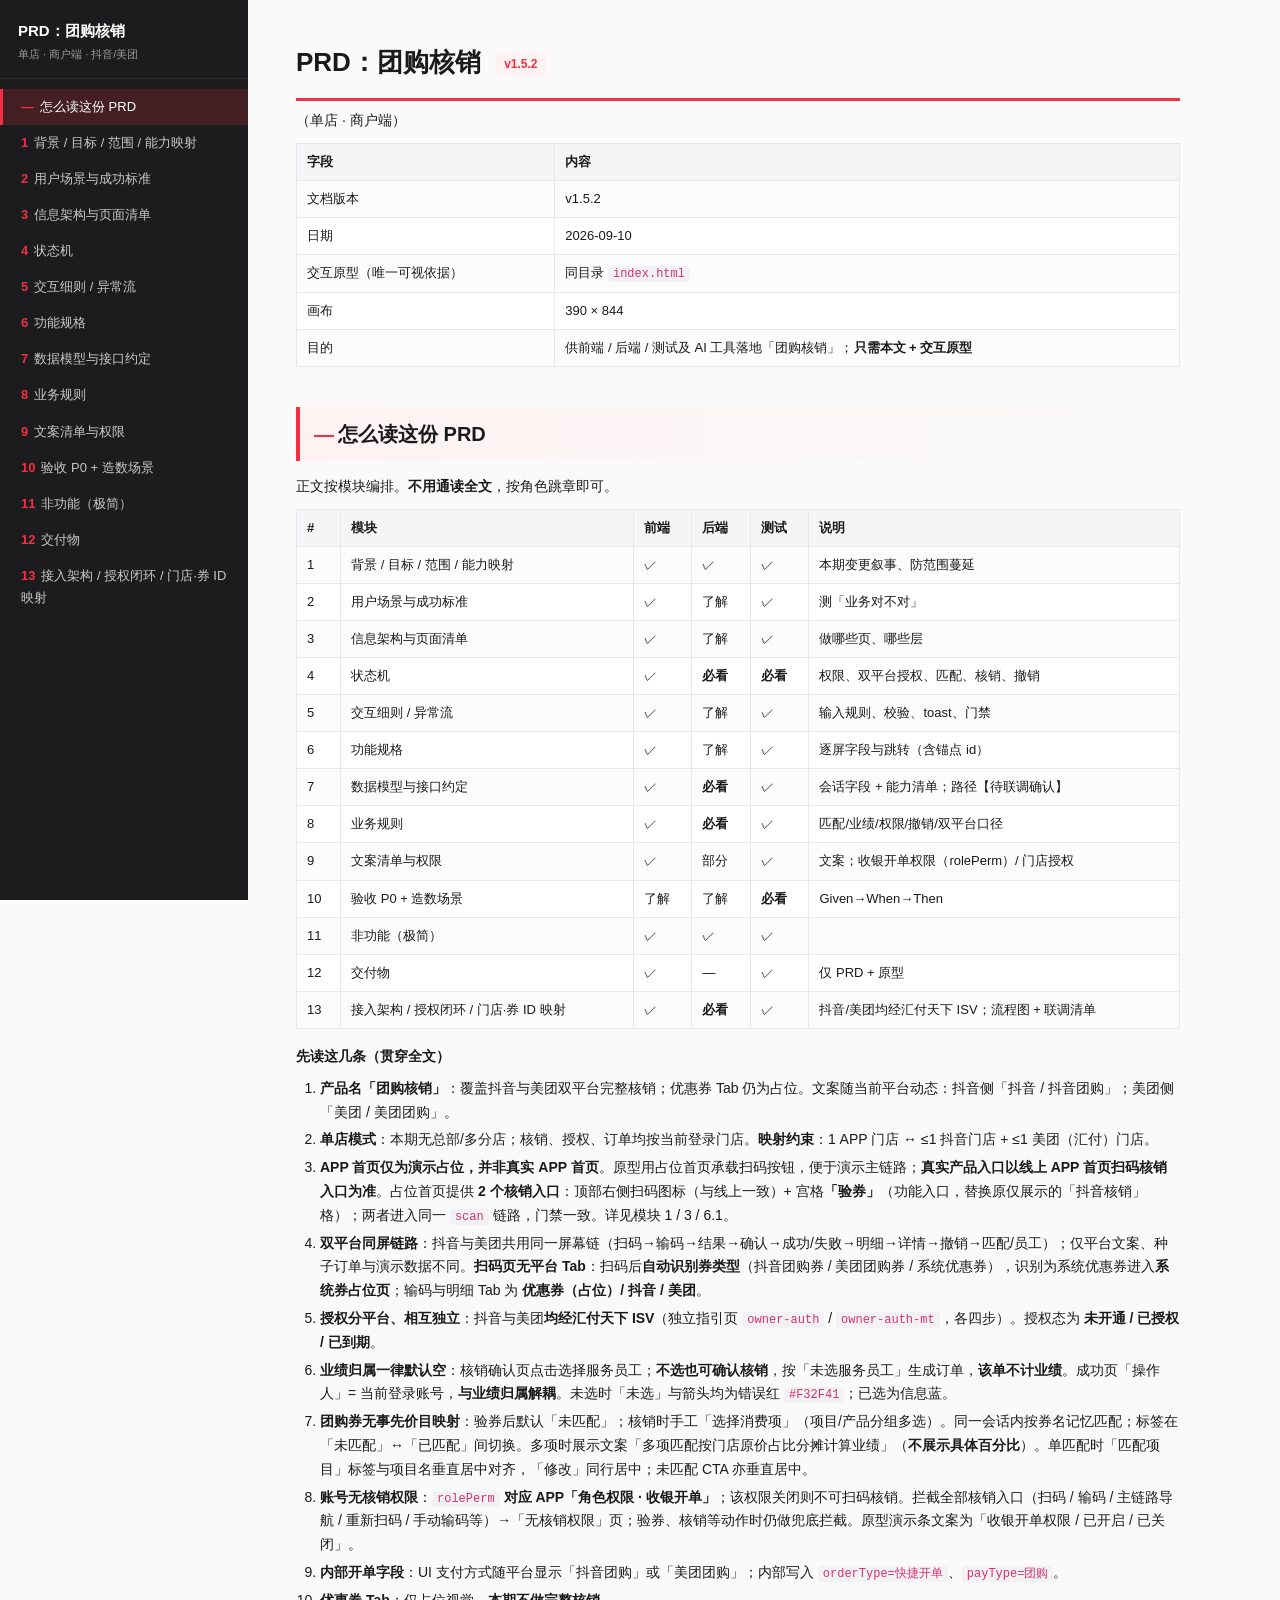
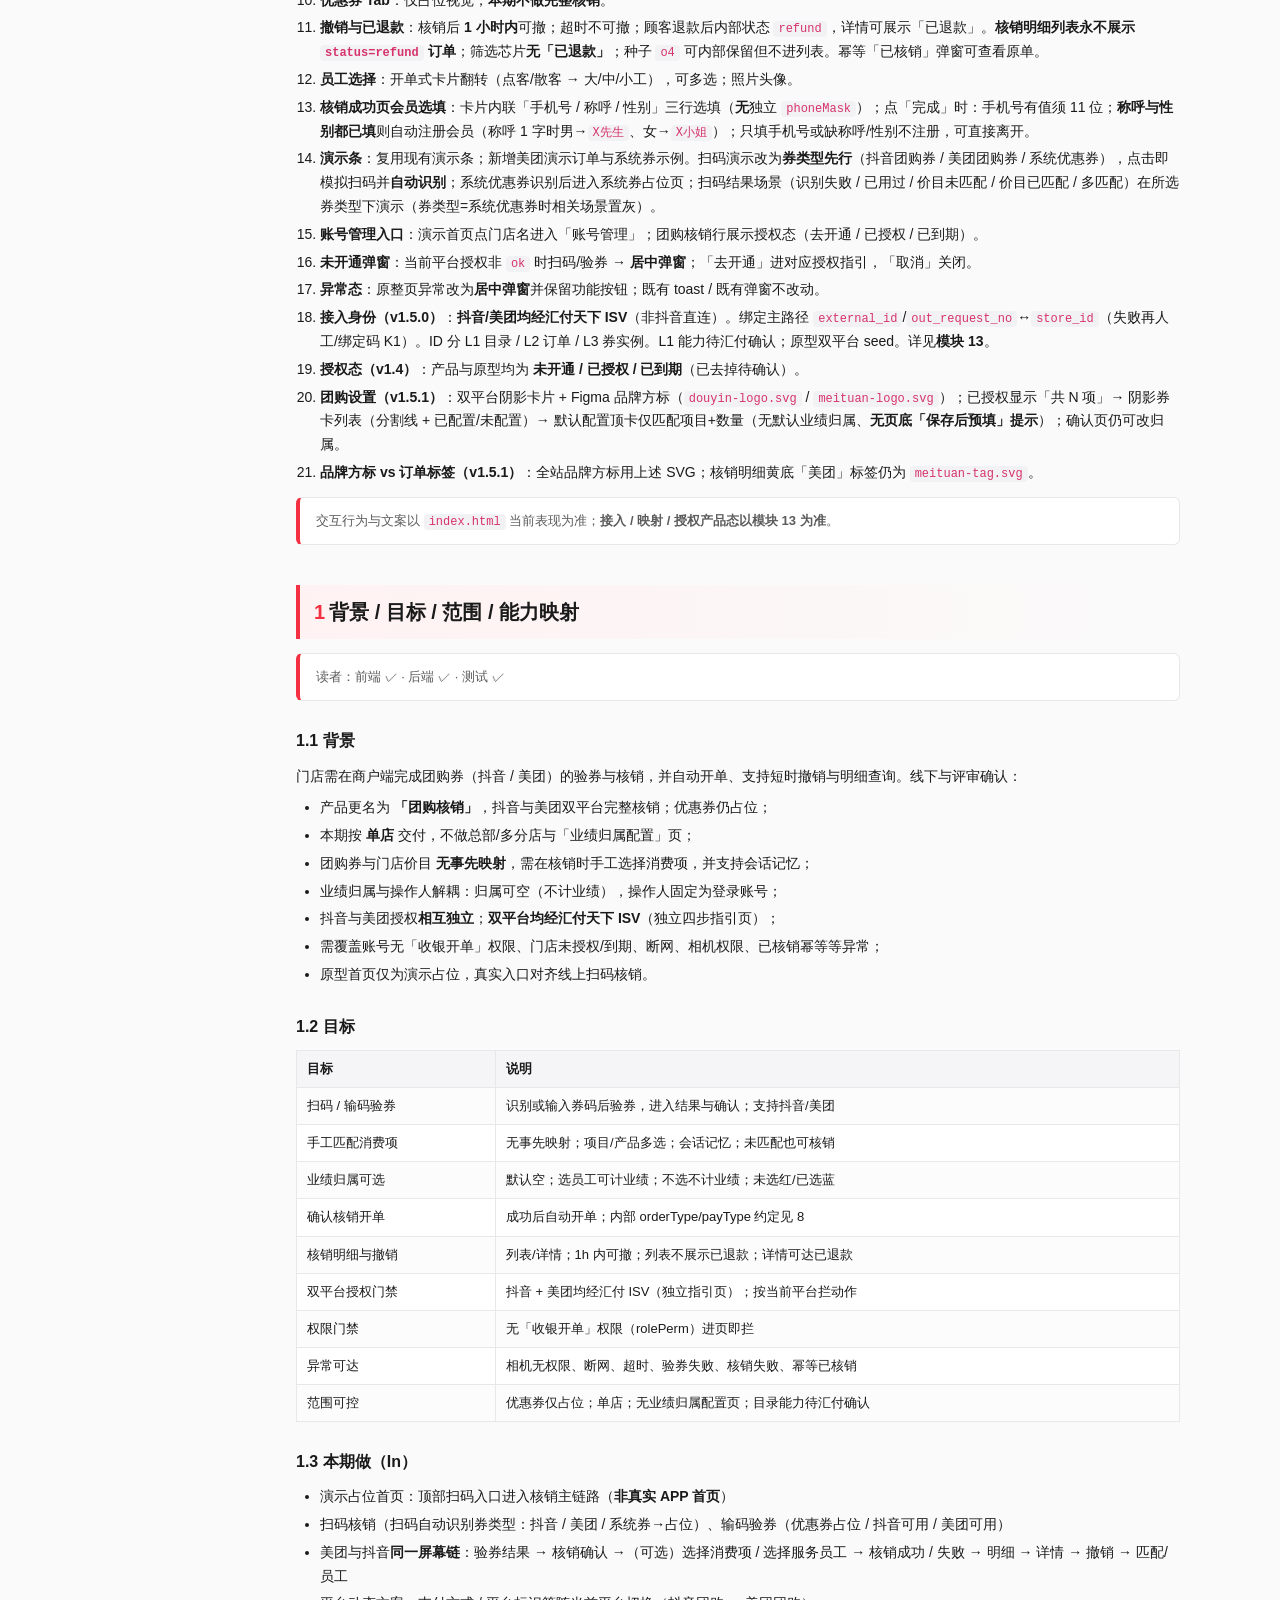
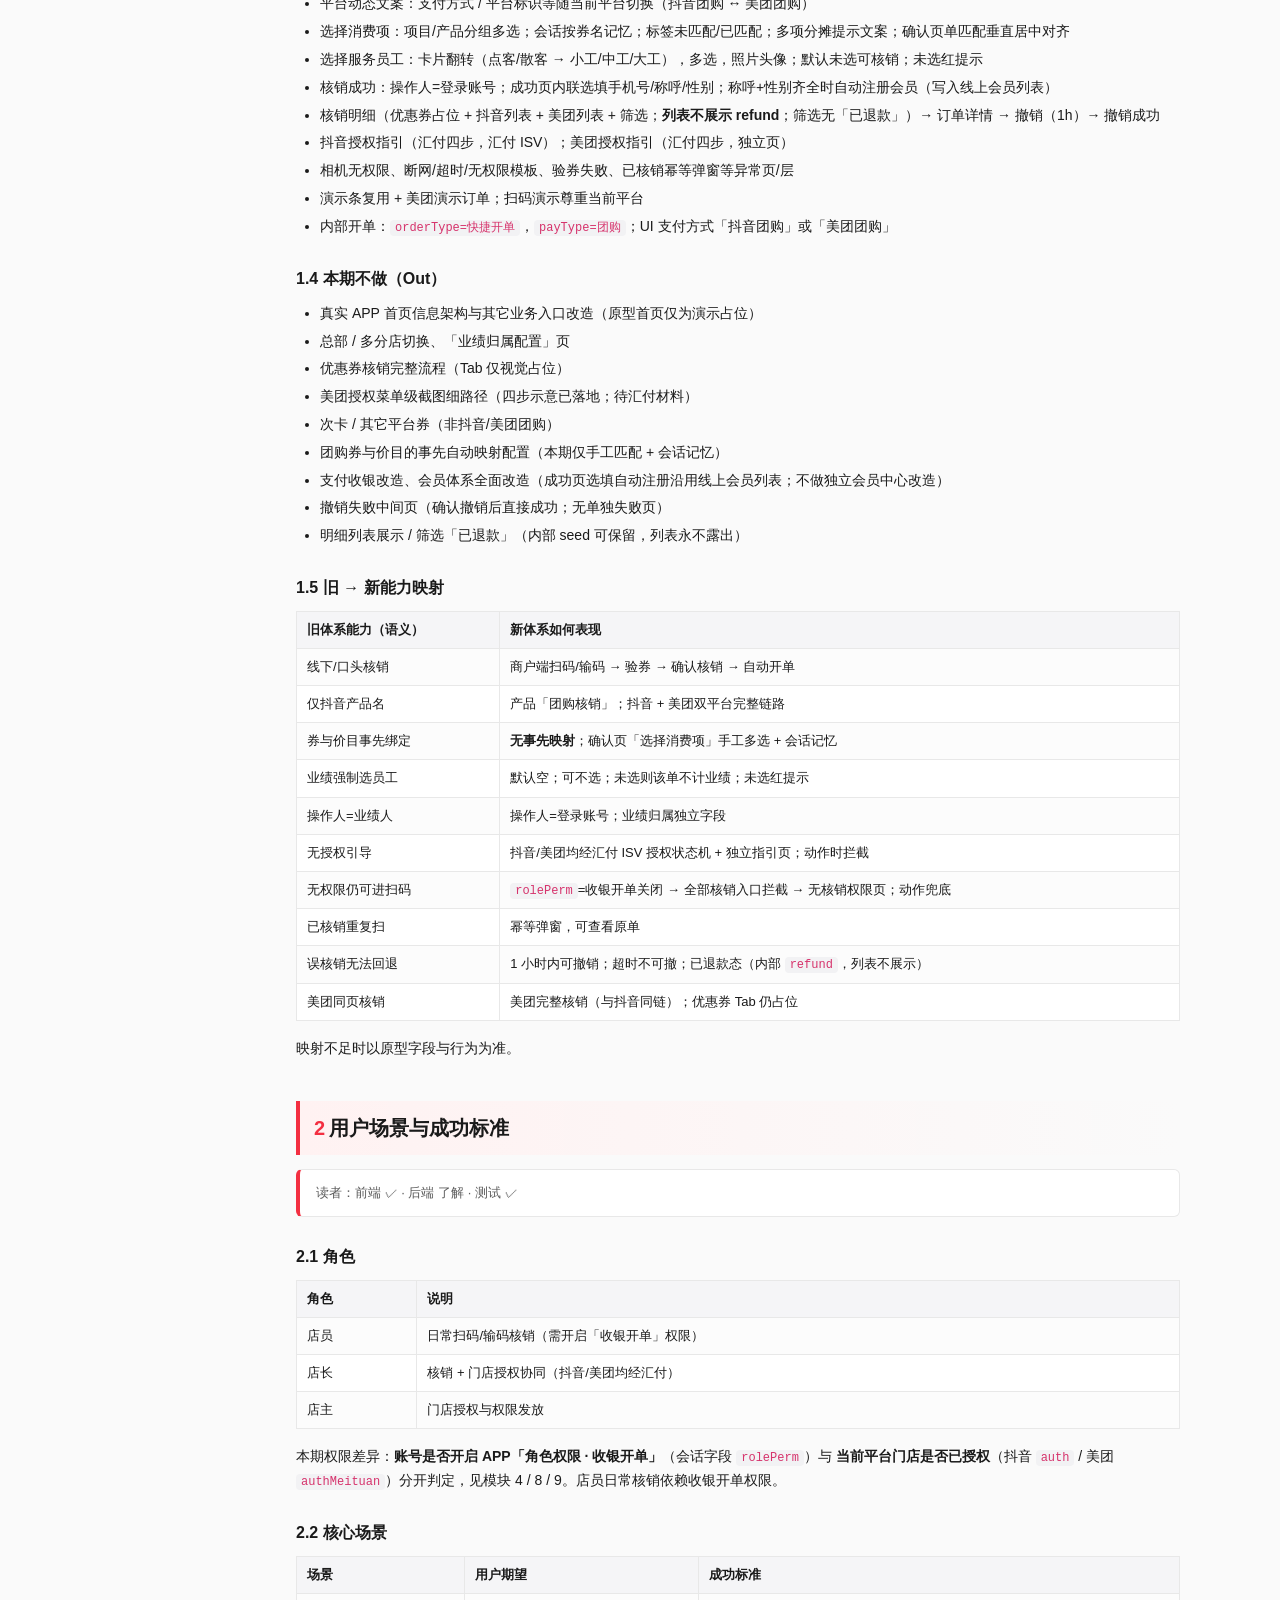
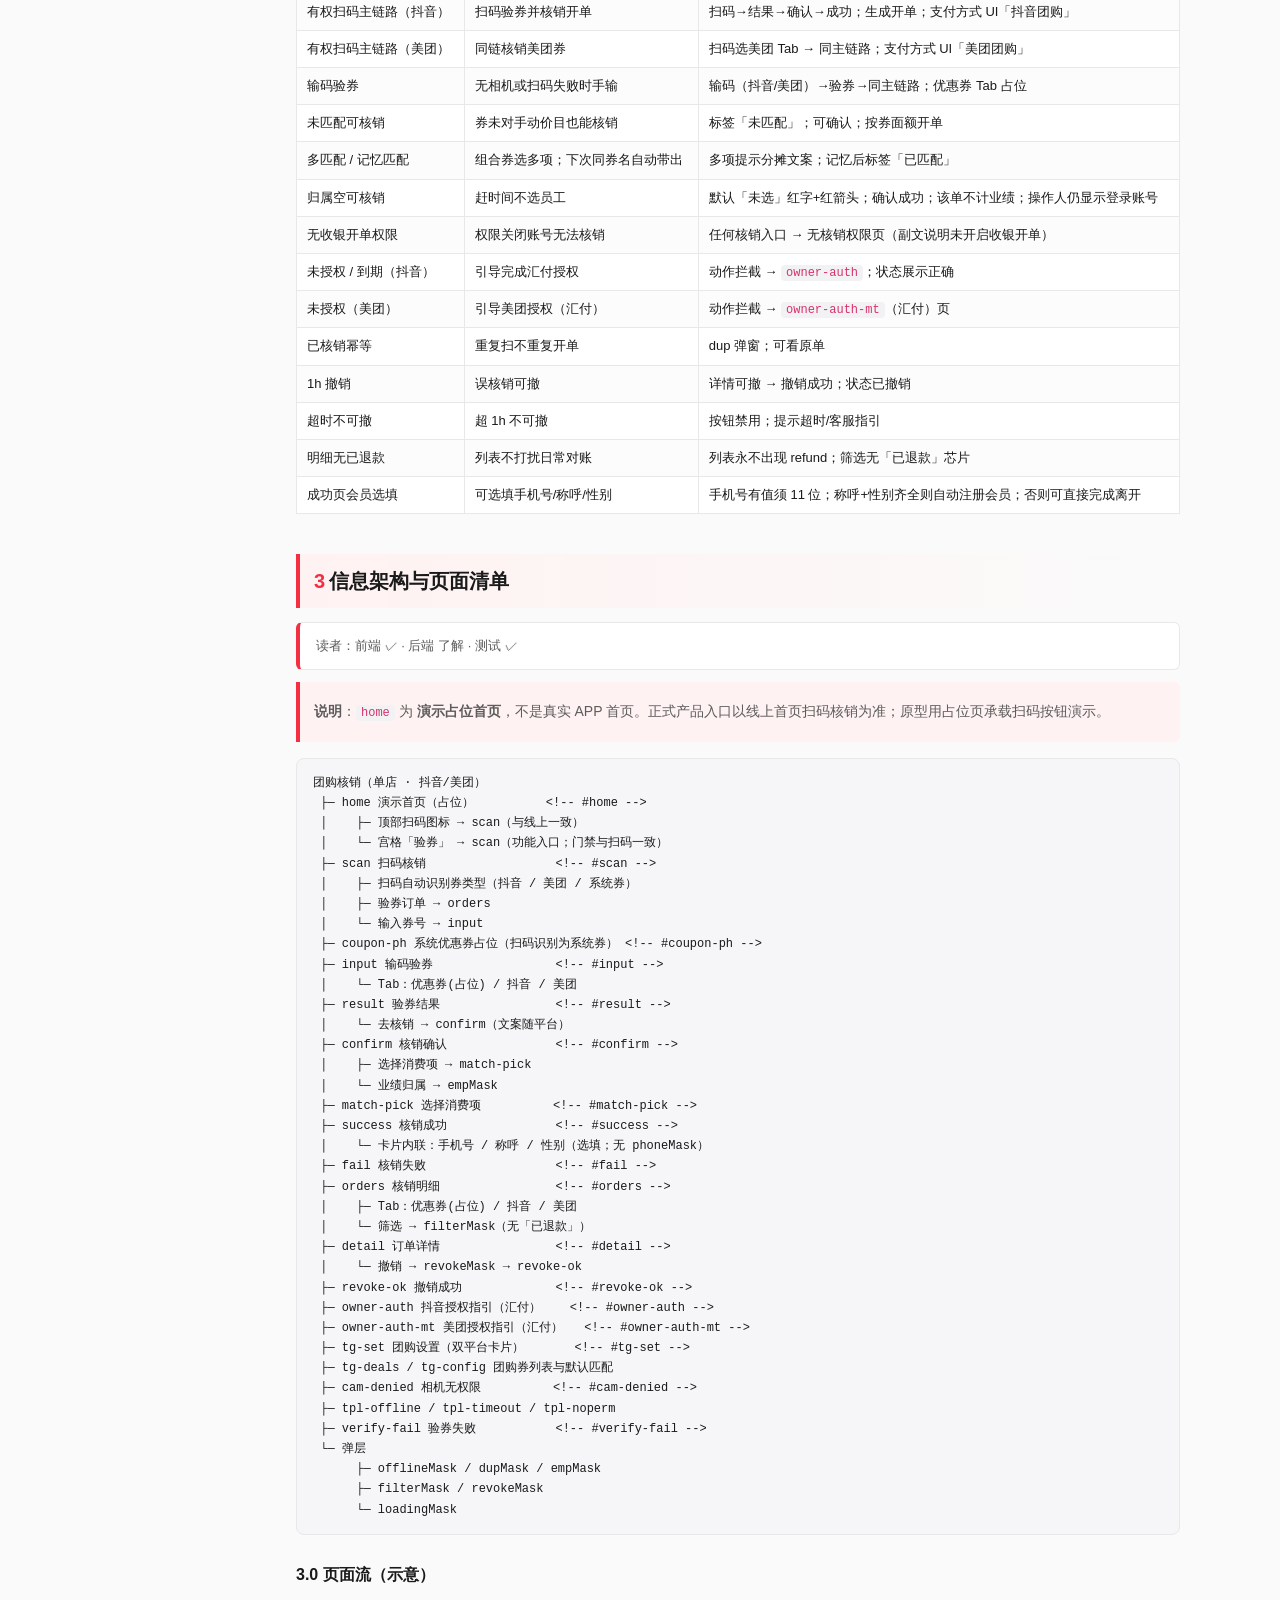
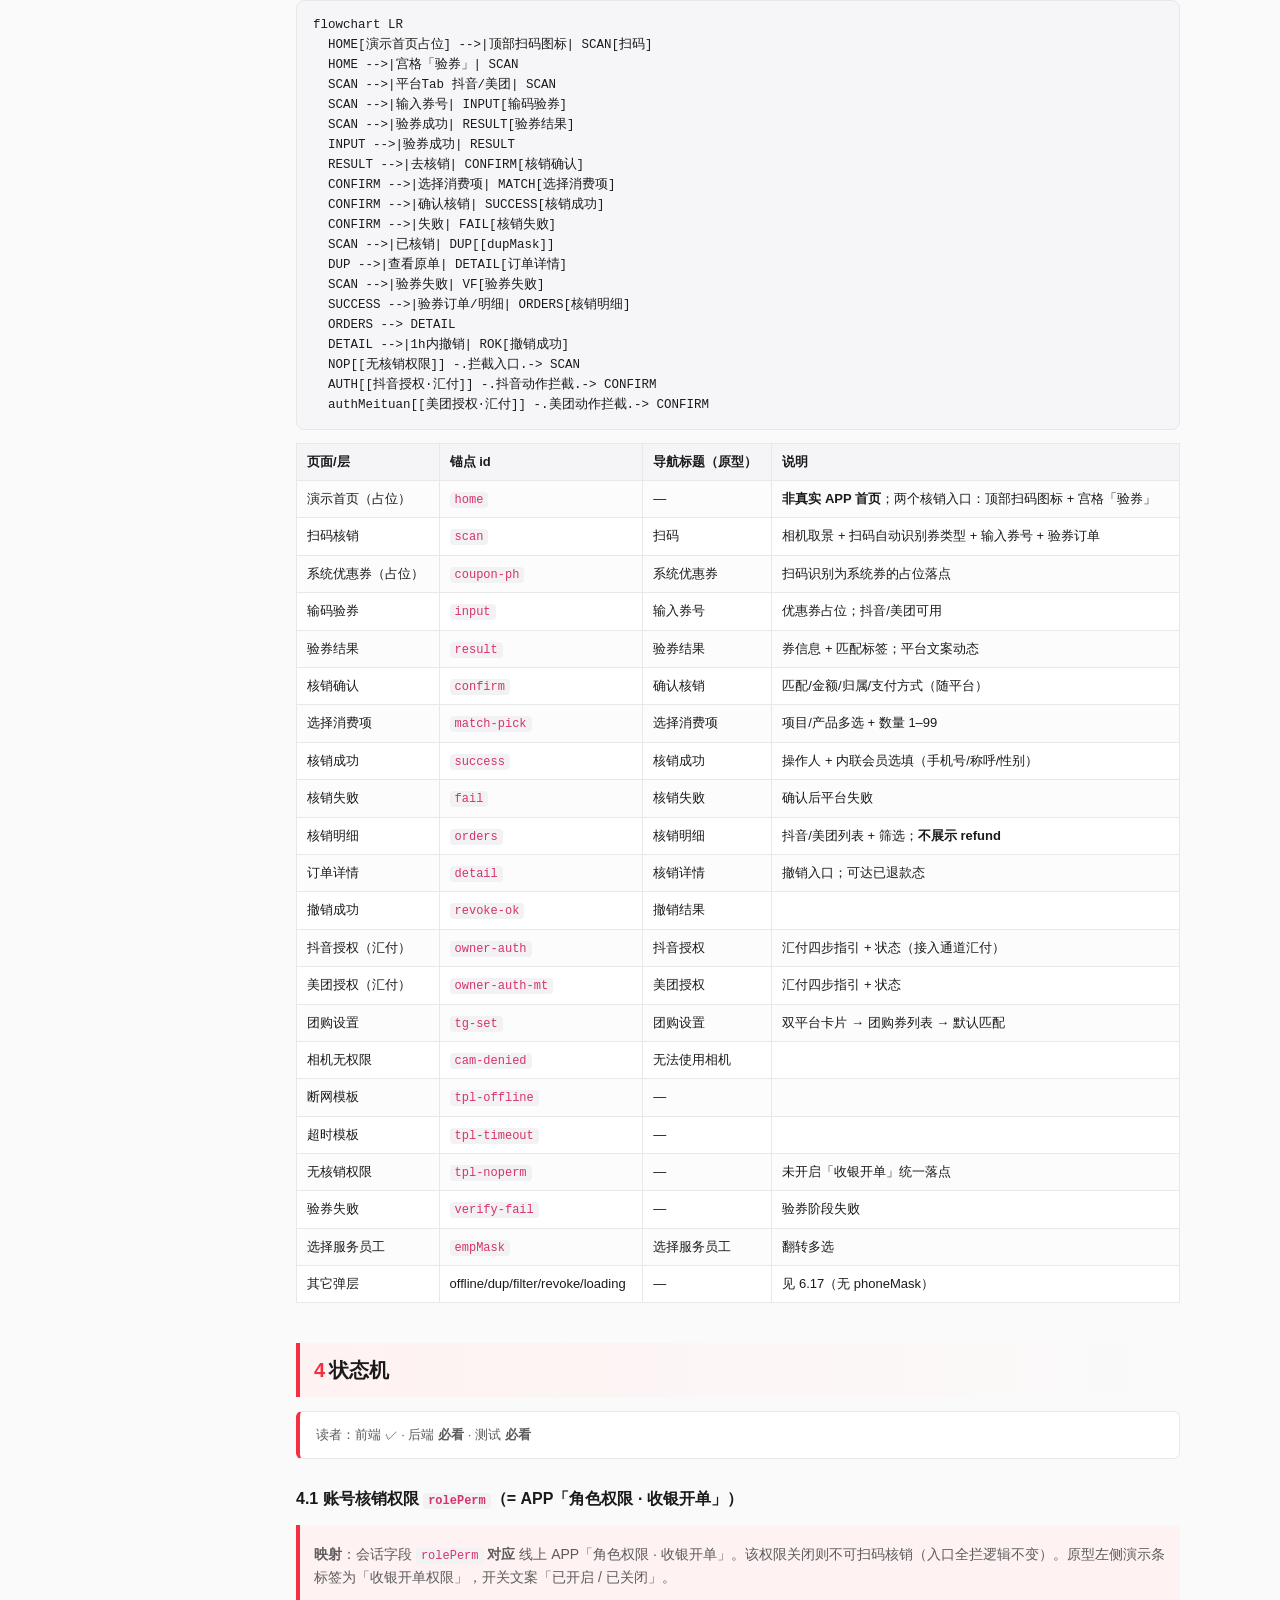
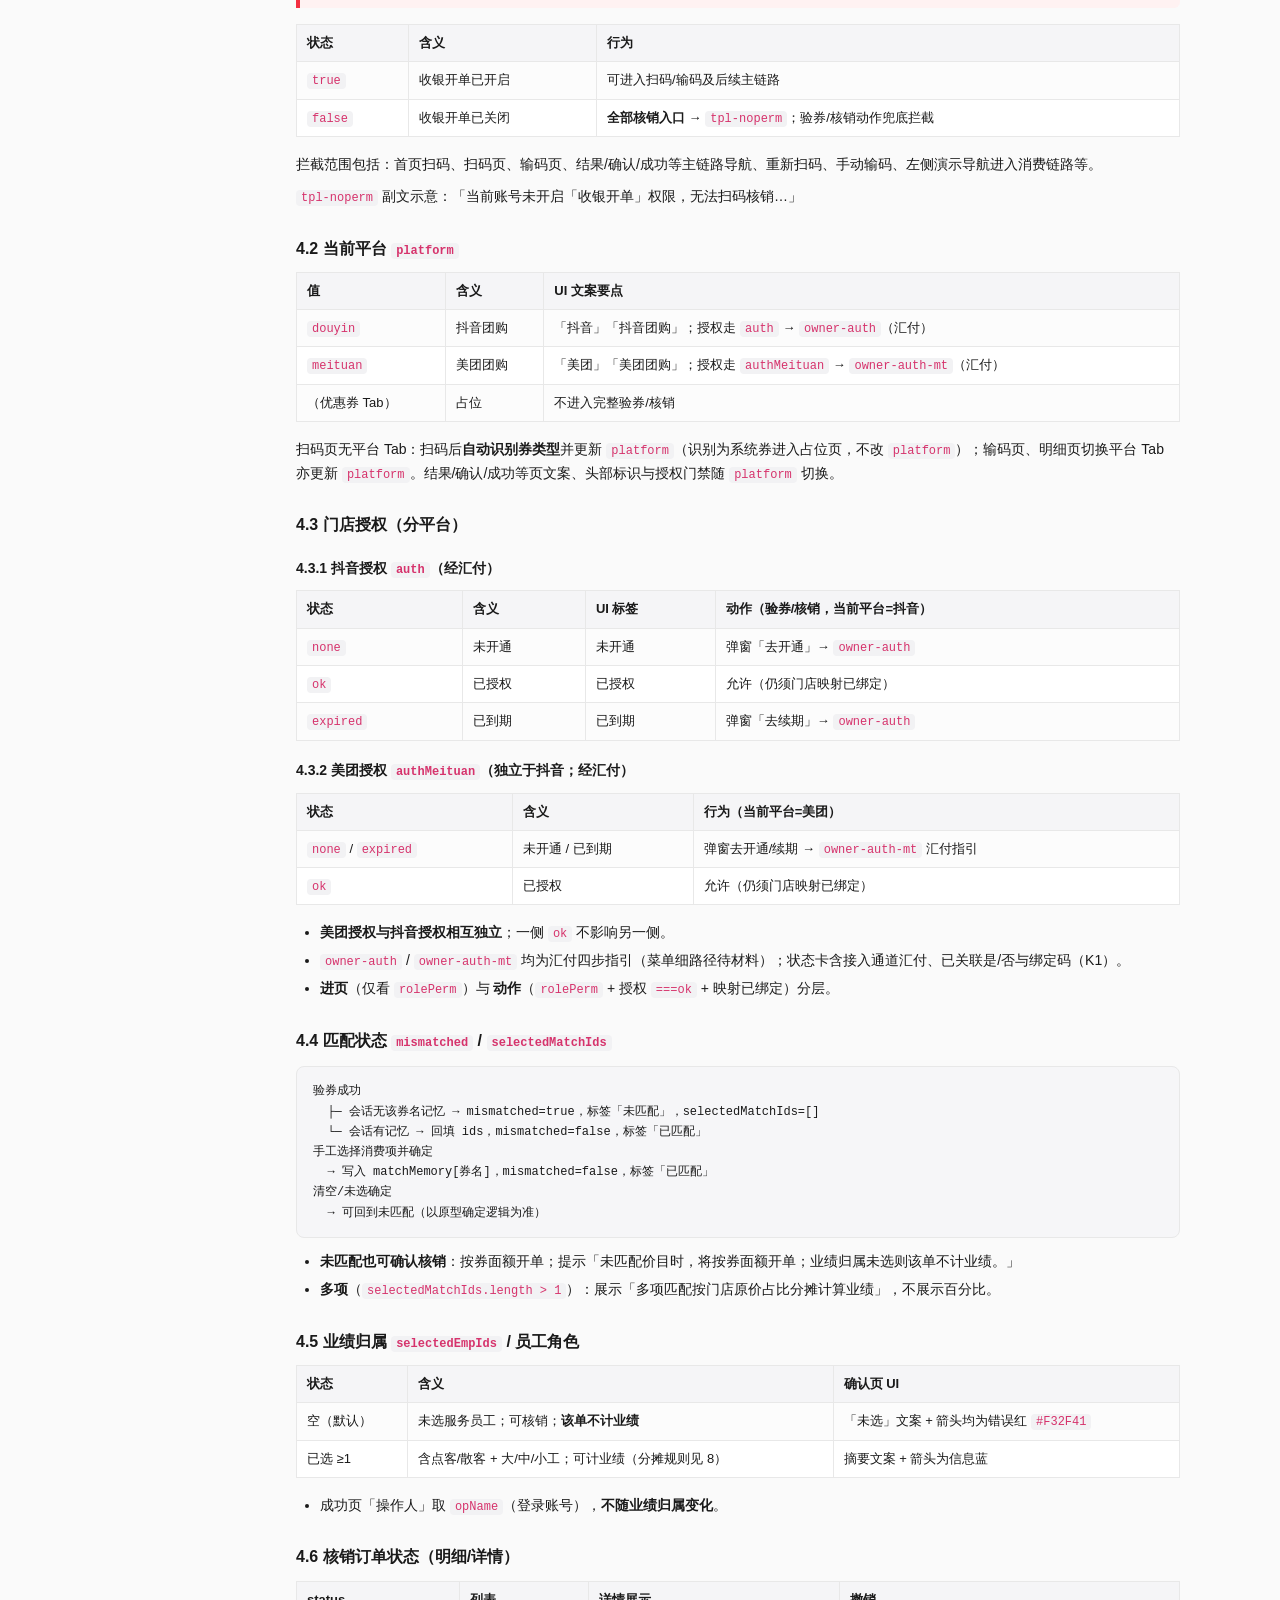
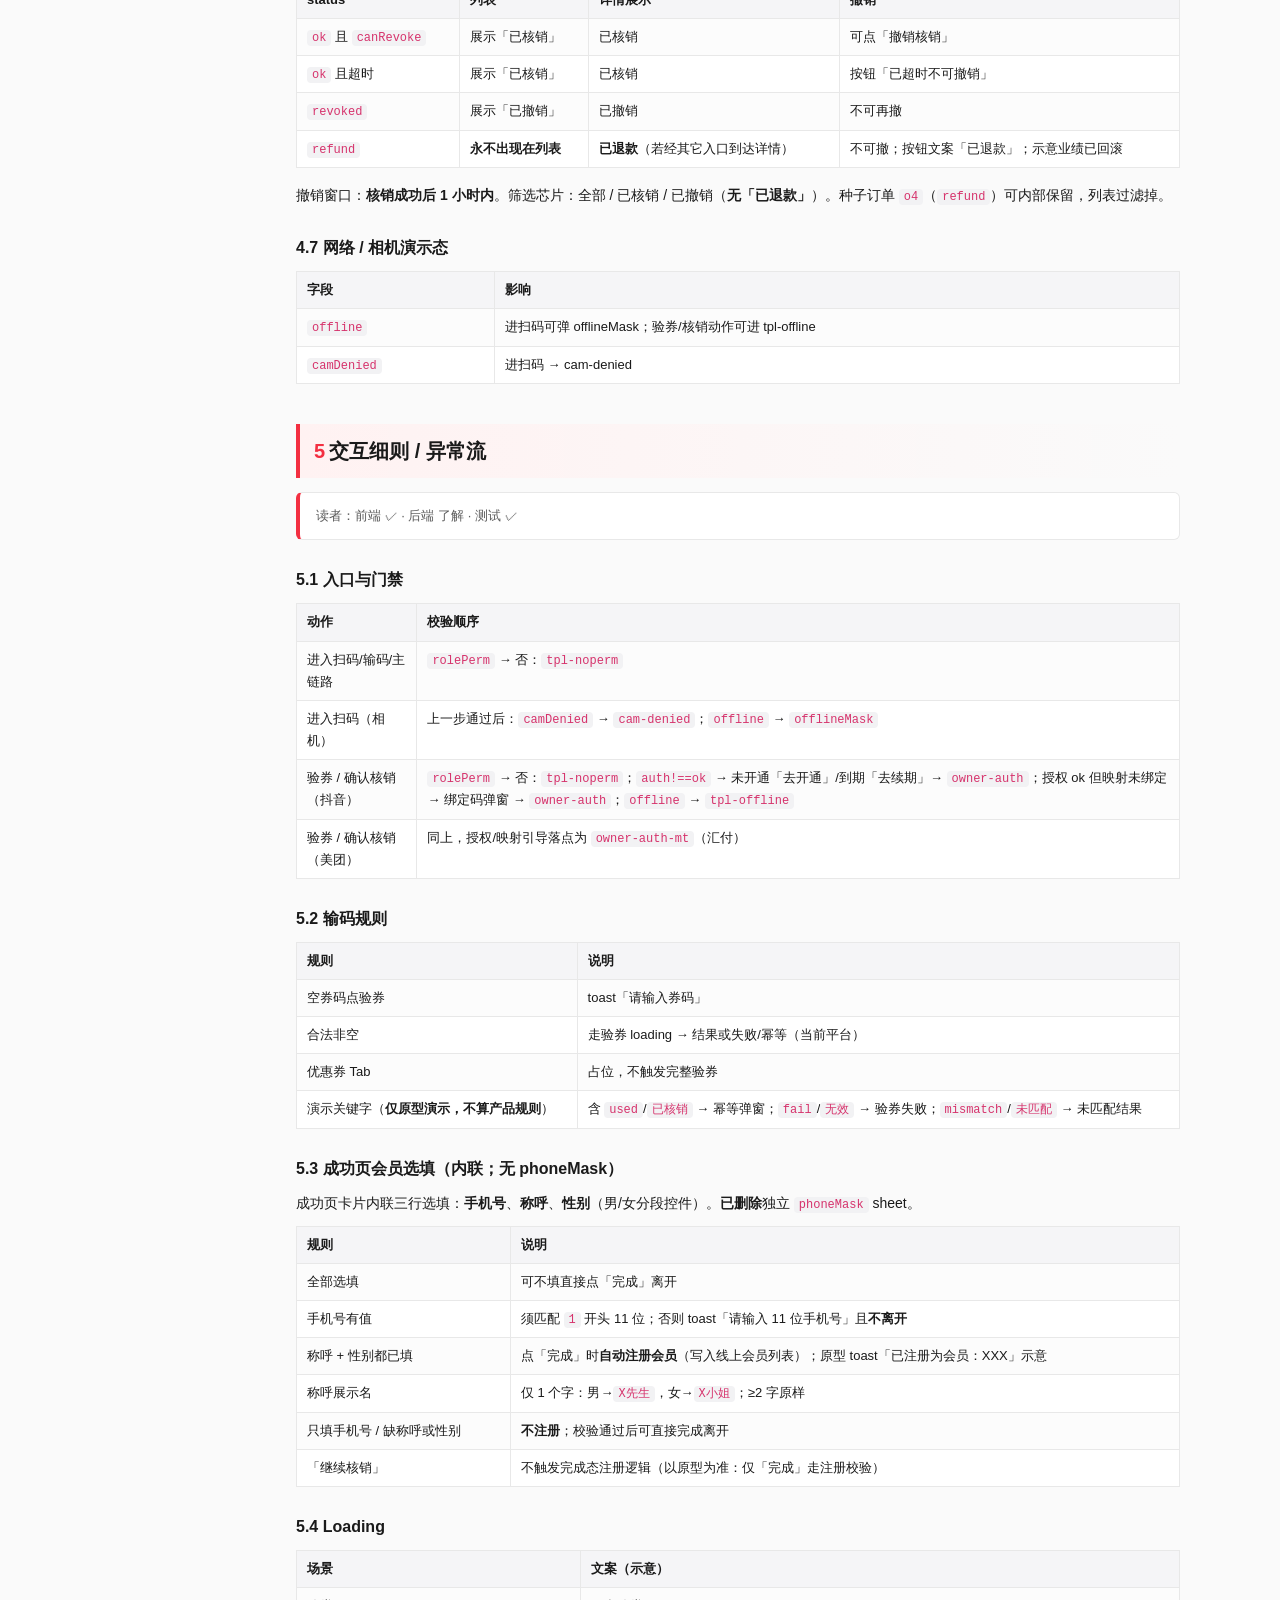
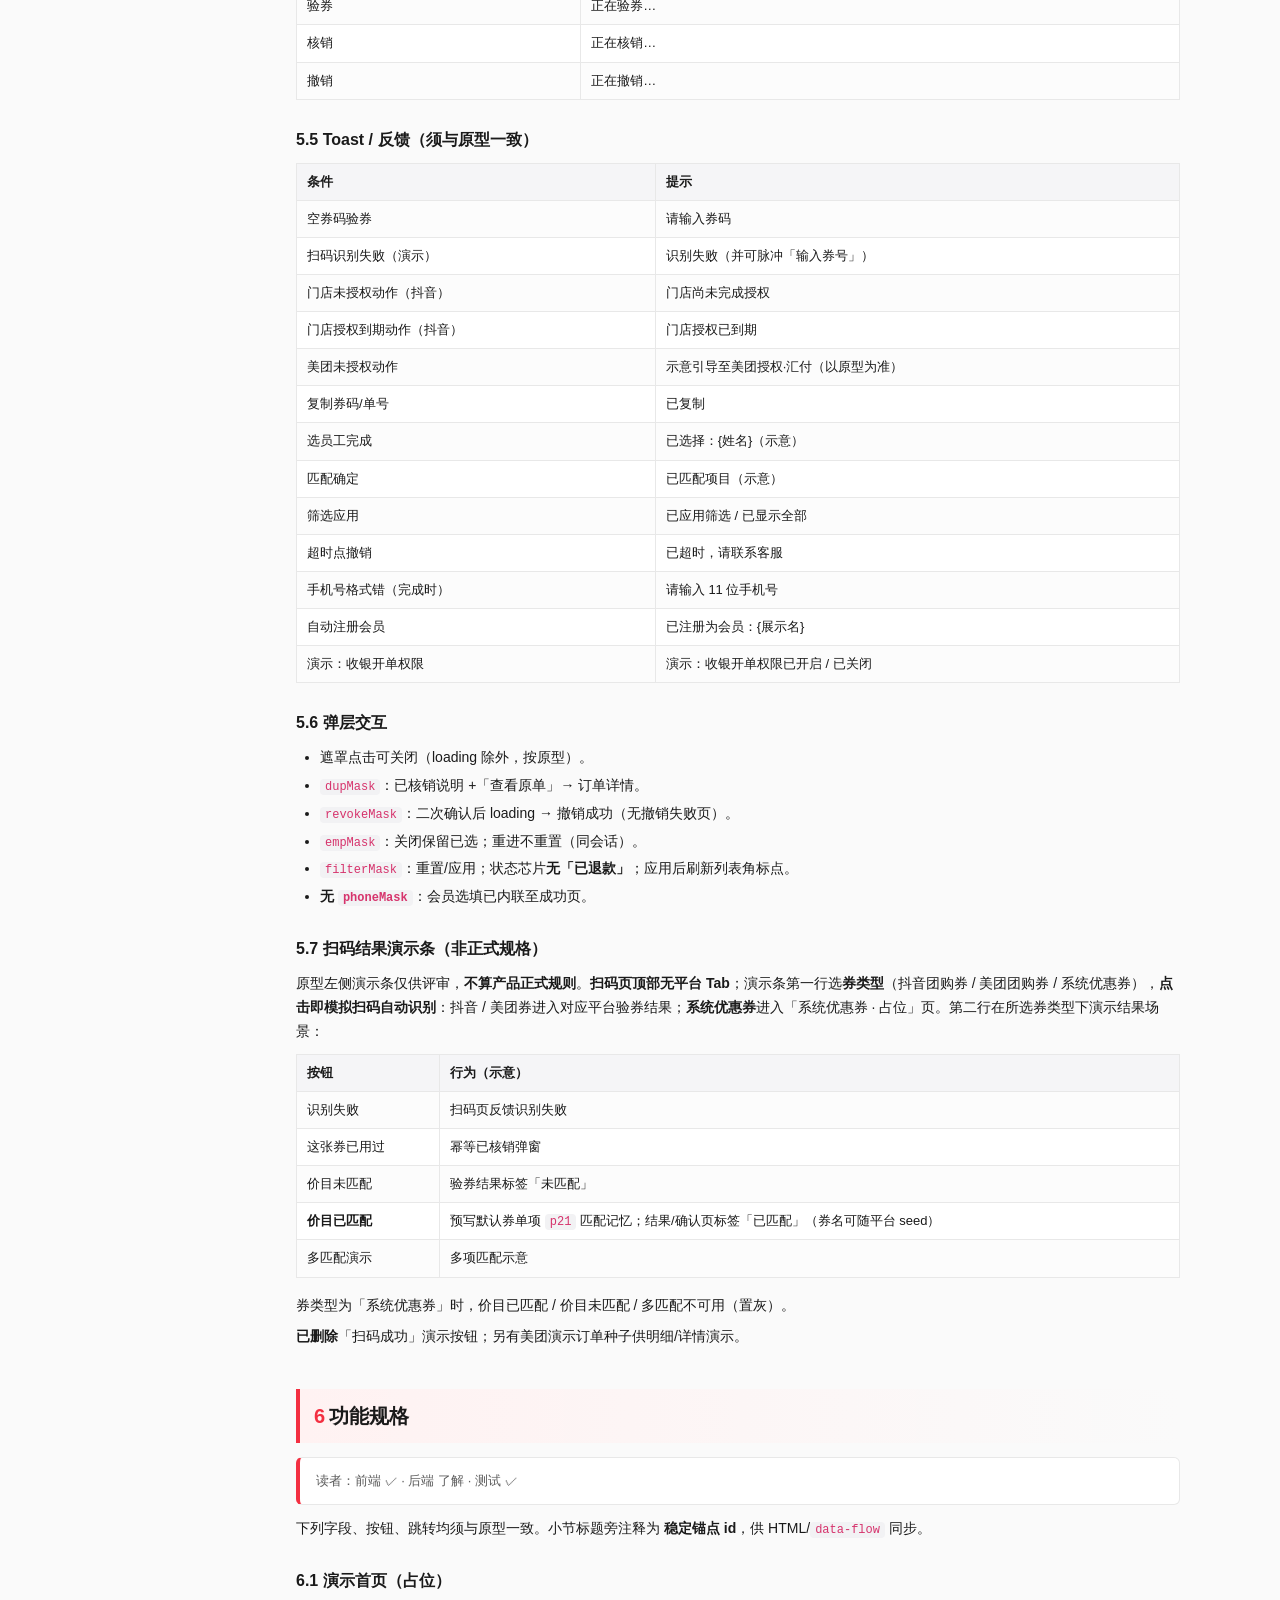
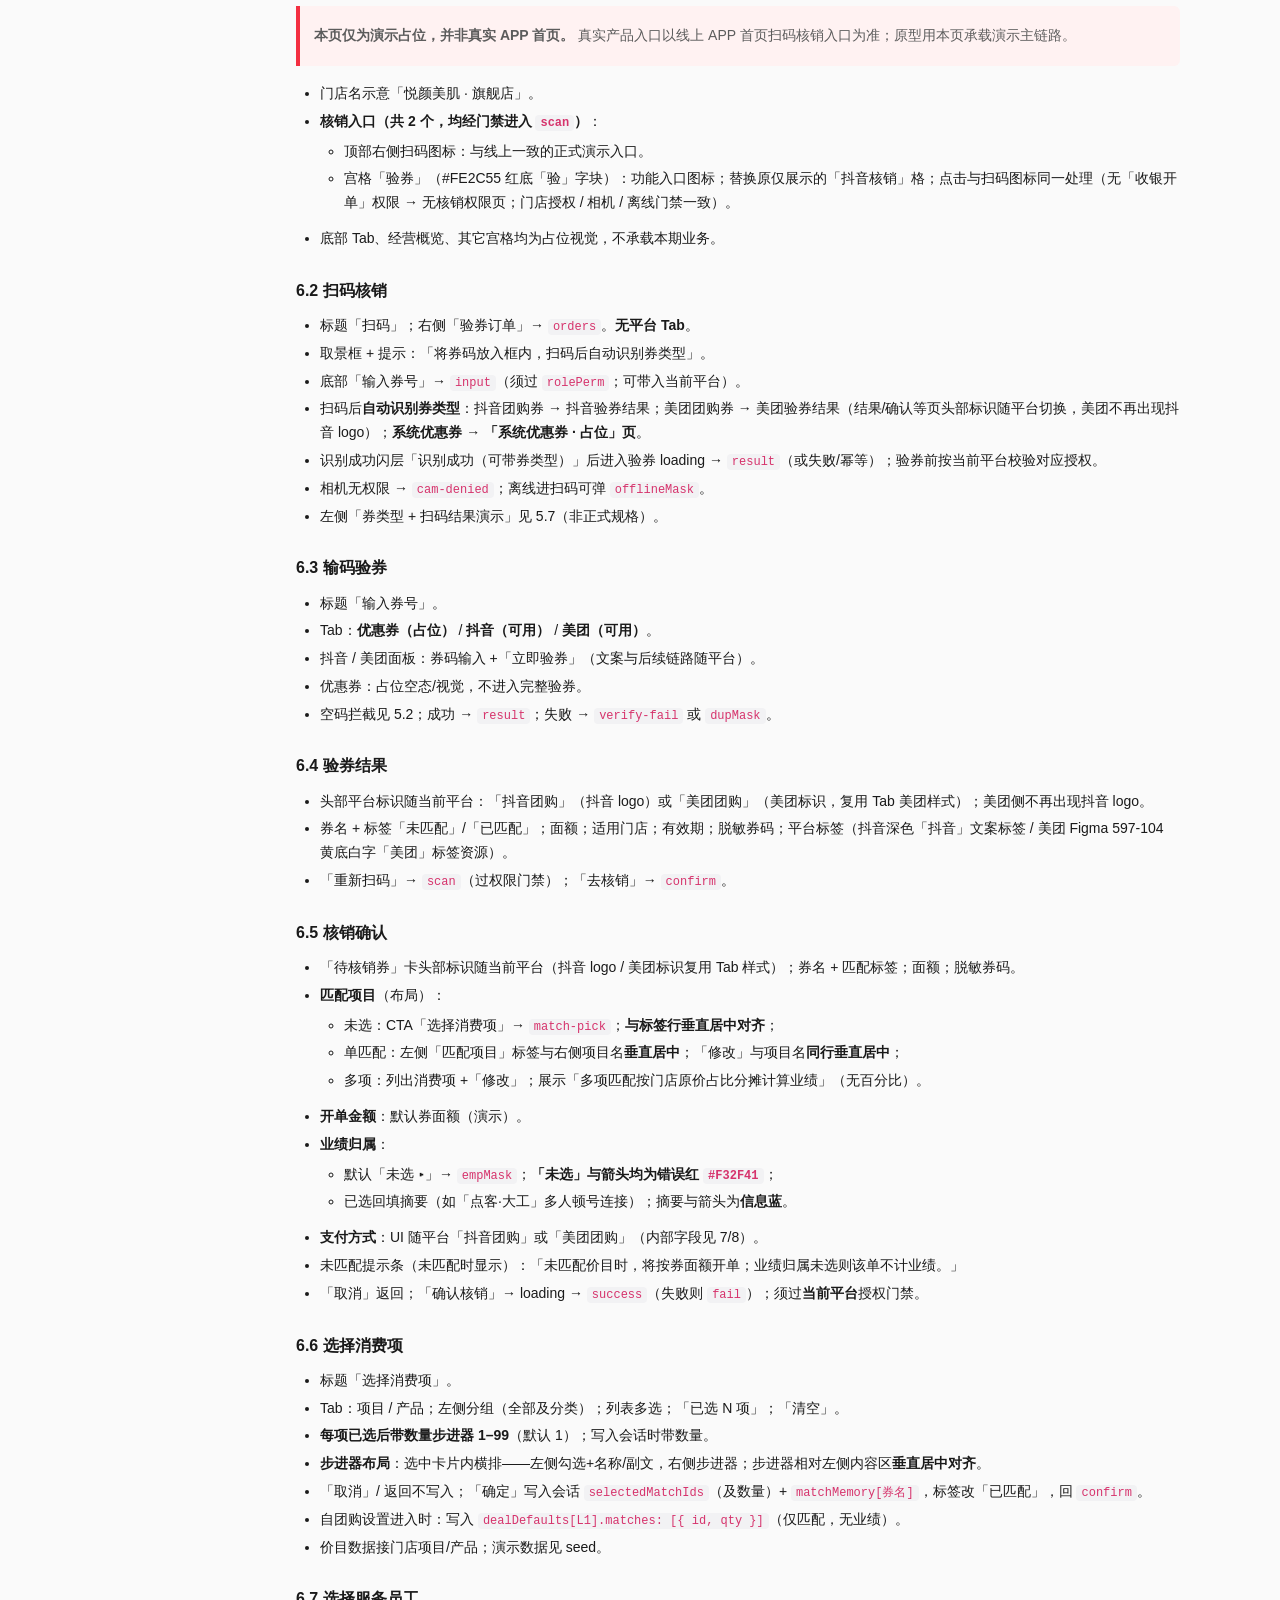
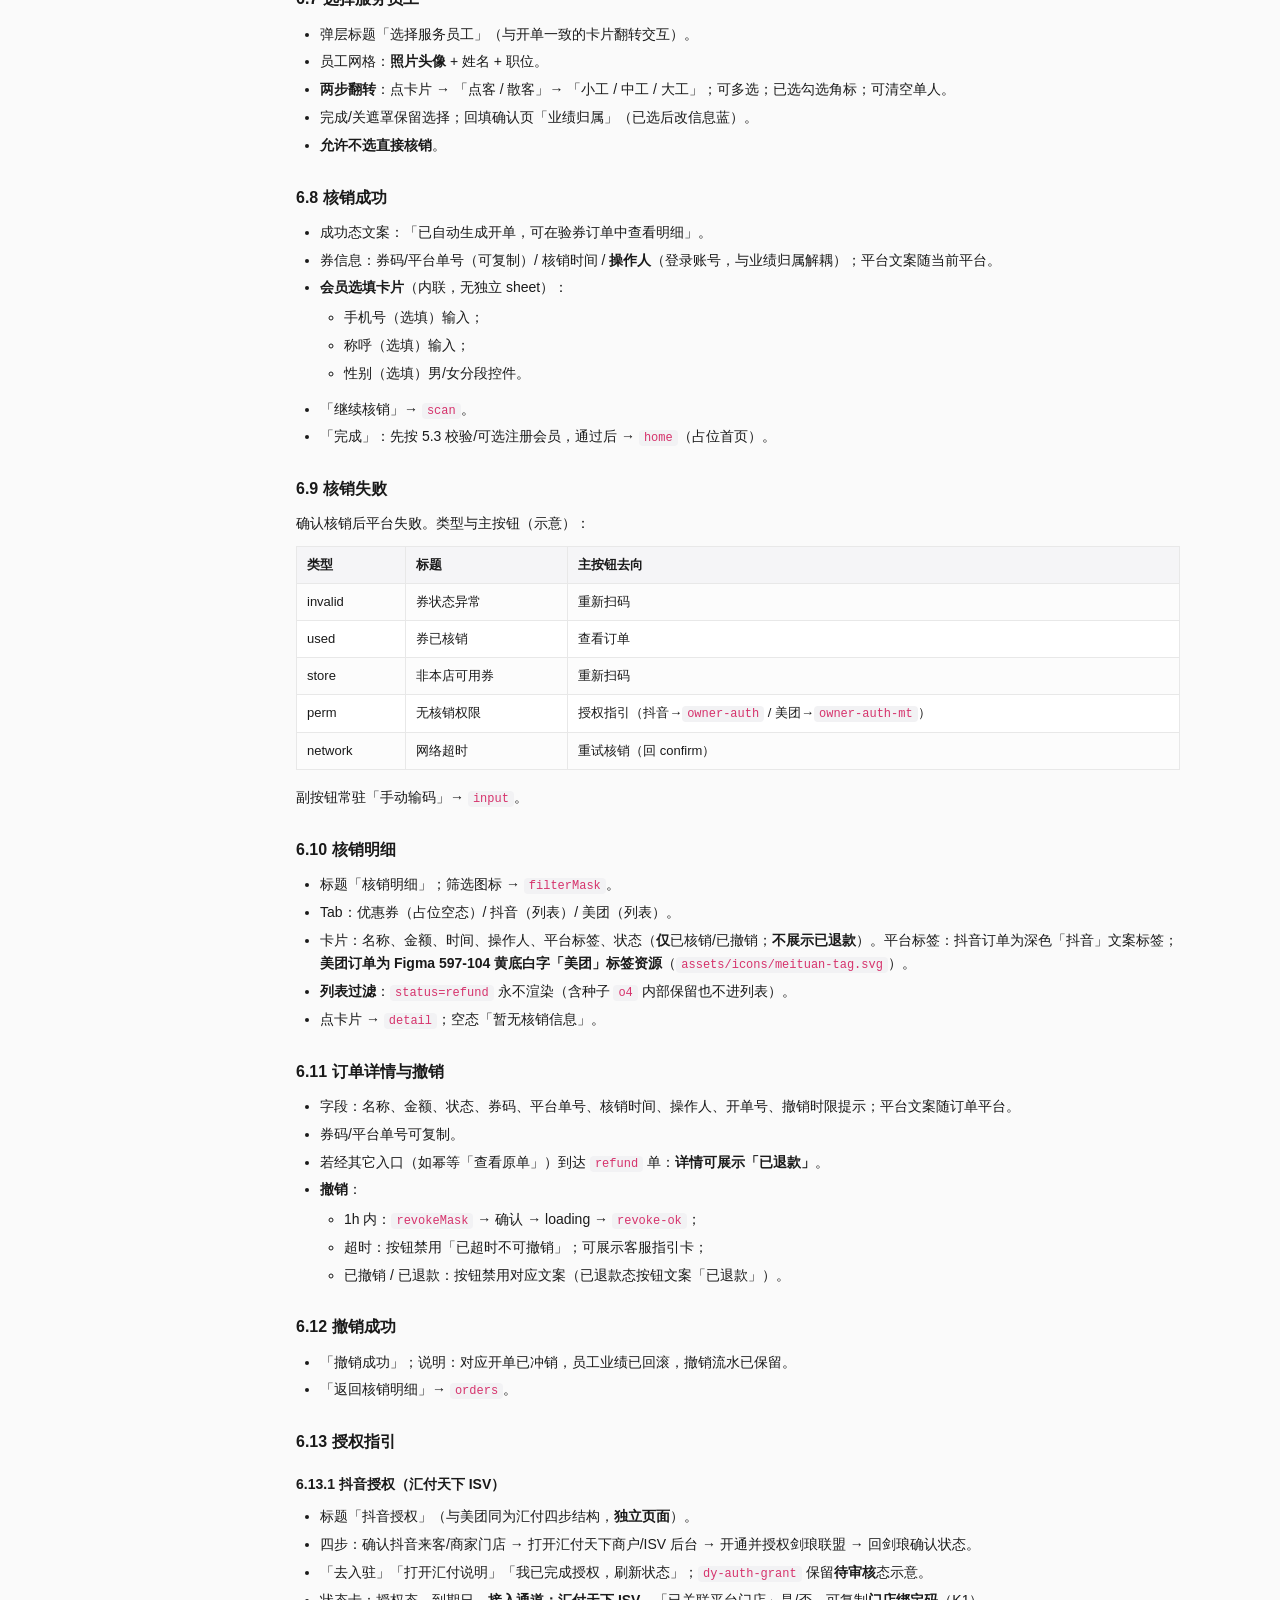
==== PRD-团购核销.html @ 9731bd8c "feat(团购设置): 工作台入口与 1C–1E 对齐 Figma，品牌方标与 PRD v1.5.2 同步抖音/美团方标与券卡样式，补齐工作台资源；异常弹窗图标与匹配步进器布局；PRD 同步至 v1." ====
﻿<!DOCTYPE html>
<html lang="zh-CN">
<head>
<meta charset="UTF-8">
<meta name="viewport" content="width=device-width, initial-scale=1.0">
<title>PRD：团购核销（单店 · 商户端）</title>
<style>
  :root {
    --brand: #F32F41; --brand-soft: #FFF2F2; --brand-border: #FFD5D9;
    --text: #1a1a1a; --text-sec: #5c5c5c; --text-3: #929292;
    --border: #e8e8e8; --bg: #fafafa; --card: #fff;
    --sidebar-w: 248px;
  }
  * { box-sizing: border-box; }
  html { scroll-behavior: smooth; }
  body {
    margin: 0; font-family: -apple-system, "Segoe UI", "Noto Sans SC", "Microsoft YaHei", sans-serif;
    color: var(--text); background: var(--bg); font-size: 14px; line-height: 1.7;
  }
  .sidebar {
    position: fixed; top: 0; left: 0; bottom: 0; width: var(--sidebar-w);
    background: #1c1c1e; color: #e8e8e8; overflow-y: auto; padding: 20px 0 40px; z-index: 20;
  }
  .sidebar .brand { padding: 0 18px 14px; border-bottom: 1px solid rgba(255,255,255,.08); margin-bottom: 10px; }
  .sidebar .brand .t { font-size: 15px; font-weight: 700; color: #fff; line-height: 1.4; }
  .sidebar .brand .s { font-size: 11px; color: #9a9a9a; margin-top: 4px; }
  .sidebar nav a {
    display: block; padding: 7px 18px; color: #c8c8c8; text-decoration: none;
    font-size: 13px; border-left: 3px solid transparent; transition: all .15s;
  }
  .sidebar nav a:hover { color: #fff; background: rgba(255,255,255,.05); }
  .sidebar nav a.on { color: #fff; background: rgba(243,47,65,.18); border-left-color: var(--brand); }
  .sidebar nav a .no { color: var(--brand); font-weight: 700; margin-right: 6px; }
  .sidebar nav a.sub { padding-left: 34px; font-size: 12px; color: #9a9a9a; }
  .main { margin-left: var(--sidebar-w); padding: 40px 48px 80px; max-width: 980px; }
  .main h1 {
    font-size: 26px; font-weight: 800; color: var(--text); margin: 0 0 6px;
    border-bottom: 3px solid var(--brand); padding-bottom: 14px;
  }
  .main h1 .tag { display:inline-block; background: var(--brand-soft); color: var(--brand); font-size: 12px; font-weight: 700; padding: 2px 8px; border-radius: 4px; vertical-align: 3px; margin-left: 8px; }
  .main h2 {
    font-size: 20px; font-weight: 800; color: var(--text); margin: 40px 0 14px;
    padding: 10px 14px; background: linear-gradient(90deg, var(--brand-soft), transparent);
    border-left: 4px solid var(--brand); border-radius: 0 6px 6px 0;
  }
  .main h2 .no { color: var(--brand); margin-right: 4px; }
  .main h3 { font-size: 16px; font-weight: 700; color: var(--text); margin: 26px 0 10px; }
  .main h4 { font-size: 14px; font-weight: 700; color: var(--text); margin: 18px 0 8px; }
  .main p { margin: 8px 0; }
  .main .reader-note { background: #fff; border: 1px solid var(--border); border-left: 4px solid var(--brand); border-radius: 6px; padding: 12px 16px; margin: 12px 0; font-size: 13px; color: var(--text-sec); }
  table { border-collapse: collapse; width: 100%; margin: 10px 0 16px; background: var(--card); font-size: 13px; }
  th, td { border: 1px solid var(--border); padding: 7px 10px; text-align: left; vertical-align: top; }
  th { background: #f5f5f7; font-weight: 700; white-space: nowrap; }
  tr:nth-child(even) td { background: #fcfcfc; }
  code { background: #f2f2f4; border-radius: 4px; padding: 1px 5px; font-family: Consolas, Monaco, monospace; font-size: 12px; color: #d6336c; }
  pre { background: #f6f6f8; border: 1px solid var(--border); border-radius: 8px; padding: 14px 16px; overflow-x: auto; font-size: 12.5px; line-height: 1.6; }
  pre code { background: none; color: inherit; padding: 0; }
  .foot { margin-top: 40px; padding-top: 16px; border-top: 1px solid var(--border); color: var(--text-3); font-size: 12px; }
  ul, ol { margin: 6px 0 12px; padding-left: 24px; }
  li { margin: 4px 0; }
  blockquote {
    margin: 12px 0 16px; padding: 10px 14px;
    border-left: 4px solid var(--brand); background: var(--brand-soft);
    color: var(--text-sec); border-radius: 0 6px 6px 0;
  }
  blockquote p { margin: 0; }
  .embed-bar {
    display: none; position: sticky; top: 0; z-index: 30;
    background: rgba(255,255,255,.96); backdrop-filter: blur(8px);
    border-bottom: 1px solid var(--border); padding: 10px 16px;
    font-size: 13px; font-weight: 700; color: var(--text);
  }
  .embed-bar .muted { font-weight: 400; color: var(--text-3); margin-right: 6px; }
  html.embed .sidebar, body.embed .sidebar { display: none !important; }
  html.embed .main, body.embed .main {
    margin-left: 0; padding: 20px 16px 40px; max-width: none;
  }
  html.embed .embed-bar, body.embed .embed-bar { display: block; }
  @media (max-width: 900px) {
    .sidebar { display: none; }
    .main { margin-left: 0; padding: 24px 18px 60px; }
  }
</style>
</head>
<body>

<div class="sidebar">
  <div class="brand">
    <div class="t">PRD：团购核销</div>
    <div class="s">单店 · 商户端 · 抖音/美团</div>
  </div>
  <nav id="toc"></nav>
</div>

<div class="embed-bar" id="embedBar"><span class="muted">当前小节</span><span id="embedBarTitle">—</span></div>

<div class="main">

<h1>PRD：团购核销 <span class="tag">v1.5.2</span></h1>
<p>（单店 · 商户端）</p>

<table>
  <tr><th>字段</th><th>内容</th></tr>
  <tr><td>文档版本</td><td>v1.5.2</td></tr>
  <tr><td>日期</td><td>2026-09-10</td></tr>
  <tr><td>交互原型（唯一可视依据）</td><td>同目录 <code>index.html</code></td></tr>
  <tr><td>画布</td><td>390 × 844</td></tr>
  <tr><td>目的</td><td>供前端 / 后端 / 测试及 AI 工具落地「团购核销」；<b>只需本文 + 交互原型</b></td></tr>
</table>

<h2 id="howto"><span class="no">—</span>怎么读这份 PRD</h2>
<p>正文按模块编排。<b>不用通读全文</b>，按角色跳章即可。</p>
<table>
  <tr><th>#</th><th>模块</th><th>前端</th><th>后端</th><th>测试</th><th>说明</th></tr>
  <tr><td>1</td><td>背景 / 目标 / 范围 / 能力映射</td><td>✓</td><td>✓</td><td>✓</td><td>本期变更叙事、防范围蔓延</td></tr>
  <tr><td>2</td><td>用户场景与成功标准</td><td>✓</td><td>了解</td><td>✓</td><td>测「业务对不对」</td></tr>
  <tr><td>3</td><td>信息架构与页面清单</td><td>✓</td><td>了解</td><td>✓</td><td>做哪些页、哪些层</td></tr>
  <tr><td>4</td><td>状态机</td><td>✓</td><td><b>必看</b></td><td><b>必看</b></td><td>权限、双平台授权、匹配、核销、撤销</td></tr>
  <tr><td>5</td><td>交互细则 / 异常流</td><td>✓</td><td>了解</td><td>✓</td><td>输入规则、校验、toast、门禁</td></tr>
  <tr><td>6</td><td>功能规格</td><td>✓</td><td>了解</td><td>✓</td><td>逐屏字段与跳转（含锚点 id）</td></tr>
  <tr><td>7</td><td>数据模型与接口约定</td><td>✓</td><td><b>必看</b></td><td>✓</td><td>会话字段 + 能力清单；路径【待联调确认】</td></tr>
  <tr><td>8</td><td>业务规则</td><td>✓</td><td><b>必看</b></td><td>✓</td><td>匹配/业绩/权限/撤销/双平台口径</td></tr>
  <tr><td>9</td><td>文案清单与权限</td><td>✓</td><td>部分</td><td>✓</td><td>文案；收银开单权限（rolePerm）/ 门店授权</td></tr>
  <tr><td>10</td><td>验收 P0 + 造数场景</td><td>了解</td><td>了解</td><td><b>必看</b></td><td>Given→When→Then</td></tr>
  <tr><td>11</td><td>非功能（极简）</td><td>✓</td><td>✓</td><td>✓</td><td></td></tr>
  <tr><td>12</td><td>交付物</td><td>✓</td><td>—</td><td>✓</td><td>仅 PRD + 原型</td></tr>
  <tr><td>13</td><td>接入架构 / 授权闭环 / 门店·券 ID 映射</td><td>✓</td><td><b>必看</b></td><td>✓</td><td>抖音/美团均经汇付天下 ISV；流程图 + 联调清单</td></tr>
</table>

<p><b>先读这几条（贯穿全文）</b></p>
<ol>
  <li><b>产品名「团购核销」</b>：覆盖抖音与美团双平台完整核销；优惠券 Tab 仍为占位。文案随当前平台动态：抖音侧「抖音 / 抖音团购」；美团侧「美团 / 美团团购」。</li>
  <li><b>单店模式</b>：本期无总部/多分店；核销、授权、订单均按当前登录门店。<b>映射约束</b>：1 APP 门店 ↔ ≤1 抖音门店 + ≤1 美团（汇付）门店。</li>
  <li><b>APP 首页仅为演示占位，并非真实 APP 首页</b>。原型用占位首页承载扫码按钮，便于演示主链路；<b>真实产品入口以线上 APP 首页扫码核销入口为准</b>。占位首页提供 <b>2 个核销入口</b>：顶部右侧扫码图标（与线上一致）+ 宫格<b>「验券」</b>（功能入口，替换原仅展示的「抖音核销」格）；两者进入同一 <code>scan</code> 链路，门禁一致。详见模块 1 / 3 / 6.1。</li>
  <li><b>双平台同屏链路</b>：抖音与美团共用同一屏幕链（扫码→输码→结果→确认→成功/失败→明细→详情→撤销→匹配/员工）；仅平台文案、种子订单与演示数据不同。<b>扫码页无平台 Tab</b>：扫码后<b>自动识别券类型</b>（抖音团购券 / 美团团购券 / 系统优惠券），识别为系统优惠券进入<b>系统券占位页</b>；输码与明细 Tab 为 <b>优惠券（占位）/ 抖音 / 美团</b>。</li>
  <li><b>授权分平台、相互独立</b>：抖音与美团<b>均经汇付天下 ISV</b>（独立指引页 <code>owner-auth</code> / <code>owner-auth-mt</code>，各四步）。授权态为 <b>未开通 / 已授权 / 已到期</b>。</li>
  <li><b>业绩归属一律默认空</b>：核销确认页点击选择服务员工；<b>不选也可确认核销</b>，按「未选服务员工」生成订单，<b>该单不计业绩</b>。成功页「操作人」= 当前登录账号，<b>与业绩归属解耦</b>。未选时「未选」与箭头均为错误红 <code>#F32F41</code>；已选为信息蓝。</li>
  <li><b>团购券无事先价目映射</b>：验券后默认「未匹配」；核销时手工「选择消费项」（项目/产品分组多选）。同一会话内按券名记忆匹配；标签在「未匹配」↔「已匹配」间切换。多项时展示文案「多项匹配按门店原价占比分摊计算业绩」（<b>不展示具体百分比</b>）。单匹配时「匹配项目」标签与项目名垂直居中对齐，「修改」同行居中；未匹配 CTA 亦垂直居中。</li>
  <li><b>账号无核销权限</b>：<code>rolePerm</code> <b>对应 APP「角色权限 · 收银开单」</b>；该权限关闭则不可扫码核销。拦截全部核销入口（扫码 / 输码 / 主链路导航 / 重新扫码 / 手动输码等）→「无核销权限」页；验券、核销等动作时仍做兜底拦截。原型演示条文案为「收银开单权限 / 已开启 / 已关闭」。</li>
  <li><b>内部开单字段</b>：UI 支付方式随平台显示「抖音团购」或「美团团购」；内部写入 <code>orderType=快捷开单</code>、<code>payType=团购</code>。</li>
  <li><b>优惠券 Tab</b>：仅占位视觉，<b>本期不做完整核销</b>。</li>
  <li><b>撤销与已退款</b>：核销后 <b>1 小时内</b>可撤；超时不可撤；顾客退款后内部状态 <code>refund</code>，详情可展示「已退款」。<b>核销明细列表永不展示 <code>status=refund</code> 订单</b>；筛选芯片<b>无「已退款」</b>；种子 <code>o4</code> 可内部保留但不进列表。幂等「已核销」弹窗可查看原单。</li>
  <li><b>员工选择</b>：开单式卡片翻转（点客/散客 → 大/中/小工），可多选；照片头像。</li>
  <li><b>核销成功页会员选填</b>：卡片内联「手机号 / 称呼 / 性别」三行选填（<b>无</b>独立 <code>phoneMask</code>）；点「完成」时：手机号有值须 11 位；<b>称呼与性别都已填</b>则自动注册会员（称呼 1 字时男→<code>X先生</code>、女→<code>X小姐</code>）；只填手机号或缺称呼/性别不注册，可直接离开。</li>
  <li><b>演示条</b>：复用现有演示条；新增美团演示订单与系统券示例。扫码演示改为<b>券类型先行</b>（抖音团购券 / 美团团购券 / 系统优惠券），点击即模拟扫码并<b>自动识别</b>；系统优惠券识别后进入系统券占位页；扫码结果场景（识别失败 / 已用过 / 价目未匹配 / 价目已匹配 / 多匹配）在所选券类型下演示（券类型=系统优惠券时相关场景置灰）。</li>
  <li><b>账号管理入口</b>：演示首页点门店名进入「账号管理」；团购核销行展示授权态（去开通 / 已授权 / 已到期）。</li>
  <li><b>未开通弹窗</b>：当前平台授权非 <code>ok</code> 时扫码/验券 → <b>居中弹窗</b>；「去开通」进对应授权指引，「取消」关闭。</li>
  <li><b>异常态</b>：原整页异常改为<b>居中弹窗</b>并保留功能按钮；既有 toast / 既有弹窗不改动。</li>
  <li><b>接入身份（v1.5.0）</b>：<b>抖音/美团均经汇付天下 ISV</b>（非抖音直连）。绑定主路径 <code>external_id</code>/<code>out_request_no</code>↔<code>store_id</code>（失败再人工/绑定码 K1）。ID 分 L1 目录 / L2 订单 / L3 券实例。L1 能力待汇付确认；原型双平台 seed。详见<b>模块 13</b>。</li>
  <li><b>授权态（v1.4）</b>：产品与原型均为 <b>未开通 / 已授权 / 已到期</b>（已去掉待确认）。</li>
  <li><b>团购设置（v1.5.1）</b>：双平台阴影卡片 + Figma 品牌方标（<code>douyin-logo.svg</code> / <code>meituan-logo.svg</code>）；已授权显示「共 N 项」→ 阴影券卡列表（分割线 + 已配置/未配置）→ 默认配置顶卡仅匹配项目+数量（无默认业绩归属、<b>无页底「保存后预填」提示</b>）；确认页仍可改归属。</li>
  <li><b>品牌方标 vs 订单标签（v1.5.1）</b>：全站品牌方标用上述 SVG；核销明细黄底「美团」标签仍为 <code>meituan-tag.svg</code>。</li>
</ol>
<p class="reader-note">交互行为与文案以 <code>index.html</code> 当前表现为准；<b>接入 / 映射 / 授权产品态以模块 13 为准</b>。</p>

<!-- ===================== 模块 1 ===================== -->
<h2 id="m1"><span class="no">1</span>背景 / 目标 / 范围 / 能力映射</h2>
<p class="reader-note">读者：前端 ✓ · 后端 ✓ · 测试 ✓</p>

<h3>1.1 背景</h3>
<p>门店需在商户端完成团购券（抖音 / 美团）的验券与核销，并自动开单、支持短时撤销与明细查询。线下与评审确认：</p>
<ul>
  <li>产品更名为 <b>「团购核销」</b>，抖音与美团双平台完整核销；优惠券仍占位；</li>
  <li>本期按 <b>单店</b> 交付，不做总部/多分店与「业绩归属配置」页；</li>
  <li>团购券与门店价目 <b>无事先映射</b>，需在核销时手工选择消费项，并支持会话记忆；</li>
  <li>业绩归属与操作人解耦：归属可空（不计业绩），操作人固定为登录账号；</li>
  <li>抖音与美团授权<b>相互独立</b>；<b>双平台均经汇付天下 ISV</b>（独立四步指引页）；</li>
  <li>需覆盖账号无「收银开单」权限、门店未授权/到期、断网、相机权限、已核销幂等等异常；</li>
  <li>原型首页仅为演示占位，真实入口对齐线上扫码核销。</li>
</ul>

<h3>1.2 目标</h3>
<table>
  <tr><th>目标</th><th>说明</th></tr>
  <tr><td>扫码 / 输码验券</td><td>识别或输入券码后验券，进入结果与确认；支持抖音/美团</td></tr>
  <tr><td>手工匹配消费项</td><td>无事先映射；项目/产品多选；会话记忆；未匹配也可核销</td></tr>
  <tr><td>业绩归属可选</td><td>默认空；选员工可计业绩；不选不计业绩；未选红/已选蓝</td></tr>
  <tr><td>确认核销开单</td><td>成功后自动开单；内部 orderType/payType 约定见 8</td></tr>
  <tr><td>核销明细与撤销</td><td>列表/详情；1h 内可撤；列表不展示已退款；详情可达已退款</td></tr>
  <tr><td>双平台授权门禁</td><td>抖音 + 美团均经汇付 ISV（独立指引页）；按当前平台拦动作</td></tr>
  <tr><td>权限门禁</td><td>无「收银开单」权限（rolePerm）进页即拦</td></tr>
  <tr><td>异常可达</td><td>相机无权限、断网、超时、验券失败、核销失败、幂等已核销</td></tr>
  <tr><td>范围可控</td><td>优惠券仅占位；单店；无业绩归属配置页；目录能力待汇付确认</td></tr>
</table>

<h3>1.3 本期做（In）</h3>
<ul>
  <li>演示占位首页：顶部扫码入口进入核销主链路（<b>非真实 APP 首页</b>）</li>
  <li>扫码核销（扫码自动识别券类型：抖音 / 美团 / 系统券→占位）、输码验券（优惠券占位 / 抖音可用 / 美团可用）</li>
  <li>美团与抖音<b>同一屏幕链</b>：验券结果 → 核销确认 →（可选）选择消费项 / 选择服务员工 → 核销成功 / 失败 → 明细 → 详情 → 撤销 → 匹配/员工</li>
  <li>平台动态文案：支付方式 / 平台标识等随当前平台切换（抖音团购 ↔ 美团团购）</li>
  <li>选择消费项：项目/产品分组多选；会话按券名记忆；标签未匹配/已匹配；多项分摊提示文案；确认页单匹配垂直居中对齐</li>
  <li>选择服务员工：卡片翻转（点客/散客 → 小工/中工/大工），多选，照片头像；默认未选可核销；未选红提示</li>
  <li>核销成功：操作人=登录账号；成功页内联选填手机号/称呼/性别；称呼+性别齐全时自动注册会员（写入线上会员列表）</li>
  <li>核销明细（优惠券占位 + 抖音列表 + 美团列表 + 筛选；<b>列表不展示 refund</b>；筛选无「已退款」）→ 订单详情 → 撤销（1h）→ 撤销成功</li>
  <li>抖音授权指引（汇付四步，汇付 ISV）；美团授权指引（汇付四步，独立页）</li>
  <li>相机无权限、断网/超时/无权限模板、验券失败、已核销幂等弹窗等异常页/层</li>
  <li>演示条复用 + 美团演示订单；扫码演示尊重当前平台</li>
  <li>内部开单：<code>orderType=快捷开单</code>，<code>payType=团购</code>；UI 支付方式「抖音团购」或「美团团购」</li>
</ul>

<h3>1.4 本期不做（Out）</h3>
<ul>
  <li>真实 APP 首页信息架构与其它业务入口改造（原型首页仅为演示占位）</li>
  <li>总部 / 多分店切换、「业绩归属配置」页</li>
  <li>优惠券核销完整流程（Tab 仅视觉占位）</li>
  <li>美团授权菜单级截图细路径（四步示意已落地；待汇付材料）</li>
  <li>次卡 / 其它平台券（非抖音/美团团购）</li>
  <li>团购券与价目的事先自动映射配置（本期仅手工匹配 + 会话记忆）</li>
  <li>支付收银改造、会员体系全面改造（成功页选填自动注册沿用线上会员列表；不做独立会员中心改造）</li>
  <li>撤销失败中间页（确认撤销后直接成功；无单独失败页）</li>
  <li>明细列表展示 / 筛选「已退款」（内部 seed 可保留，列表永不露出）</li>
</ul>

<h3>1.5 旧 → 新能力映射</h3>
<table>
  <tr><th>旧体系能力（语义）</th><th>新体系如何表现</th></tr>
  <tr><td>线下/口头核销</td><td>商户端扫码/输码 → 验券 → 确认核销 → 自动开单</td></tr>
  <tr><td>仅抖音产品名</td><td>产品「团购核销」；抖音 + 美团双平台完整链路</td></tr>
  <tr><td>券与价目事先绑定</td><td><b>无事先映射</b>；确认页「选择消费项」手工多选 + 会话记忆</td></tr>
  <tr><td>业绩强制选员工</td><td>默认空；可不选；未选则该单不计业绩；未选红提示</td></tr>
  <tr><td>操作人=业绩人</td><td>操作人=登录账号；业绩归属独立字段</td></tr>
  <tr><td>无授权引导</td><td>抖音/美团均经汇付 ISV 授权状态机 + 独立指引页；动作时拦截</td></tr>
  <tr><td>无权限仍可进扫码</td><td><code>rolePerm</code>=收银开单关闭 → 全部核销入口拦截 → 无核销权限页；动作兜底</td></tr>
  <tr><td>已核销重复扫</td><td>幂等弹窗，可查看原单</td></tr>
  <tr><td>误核销无法回退</td><td>1 小时内可撤销；超时不可撤；已退款态（内部 <code>refund</code>，列表不展示）</td></tr>
  <tr><td>美团同页核销</td><td>美团完整核销（与抖音同链）；优惠券 Tab 仍占位</td></tr>
</table>
<p>映射不足时以原型字段与行为为准。</p>

<!-- ===================== 模块 2 ===================== -->
<h2 id="m2"><span class="no">2</span>用户场景与成功标准</h2>
<p class="reader-note">读者：前端 ✓ · 后端 了解 · 测试 ✓</p>

<h3>2.1 角色</h3>
<table>
  <tr><th>角色</th><th>说明</th></tr>
  <tr><td>店员</td><td>日常扫码/输码核销（需开启「收银开单」权限）</td></tr>
  <tr><td>店长</td><td>核销 + 门店授权协同（抖音/美团均经汇付）</td></tr>
  <tr><td>店主</td><td>门店授权与权限发放</td></tr>
</table>
<p>本期权限差异：<b>账号是否开启 APP「角色权限 · 收银开单」</b>（会话字段 <code>rolePerm</code>）与 <b>当前平台门店是否已授权</b>（抖音 <code>auth</code> / 美团 <code>authMeituan</code>）分开判定，见模块 4 / 8 / 9。店员日常核销依赖收银开单权限。</p>

<h3>2.2 核心场景</h3>
<table>
  <tr><th>场景</th><th>用户期望</th><th>成功标准</th></tr>
  <tr><td>有权扫码主链路（抖音）</td><td>扫码验券并核销开单</td><td>扫码→结果→确认→成功；生成开单；支付方式 UI「抖音团购」</td></tr>
  <tr><td>有权扫码主链路（美团）</td><td>同链核销美团券</td><td>扫码选美团 Tab → 同主链路；支付方式 UI「美团团购」</td></tr>
  <tr><td>输码验券</td><td>无相机或扫码失败时手输</td><td>输码（抖音/美团）→验券→同主链路；优惠券 Tab 占位</td></tr>
  <tr><td>未匹配可核销</td><td>券未对手动价目也能核销</td><td>标签「未匹配」；可确认；按券面额开单</td></tr>
  <tr><td>多匹配 / 记忆匹配</td><td>组合券选多项；下次同券名自动带出</td><td>多项提示分摊文案；记忆后标签「已匹配」</td></tr>
  <tr><td>归属空可核销</td><td>赶时间不选员工</td><td>默认「未选」红字+红箭头；确认成功；该单不计业绩；操作人仍显示登录账号</td></tr>
  <tr><td>无收银开单权限</td><td>权限关闭账号无法核销</td><td>任何核销入口 → 无核销权限页（副文说明未开启收银开单）</td></tr>
  <tr><td>未授权 / 到期（抖音）</td><td>引导完成汇付授权</td><td>动作拦截 → <code>owner-auth</code>；状态展示正确</td></tr>
  <tr><td>未授权（美团）</td><td>引导美团授权（汇付）</td><td>动作拦截 → <code>owner-auth-mt</code>（汇付）页</td></tr>
  <tr><td>已核销幂等</td><td>重复扫不重复开单</td><td>dup 弹窗；可看原单</td></tr>
  <tr><td>1h 撤销</td><td>误核销可撤</td><td>详情可撤 → 撤销成功；状态已撤销</td></tr>
  <tr><td>超时不可撤</td><td>超 1h 不可撤</td><td>按钮禁用；提示超时/客服指引</td></tr>
  <tr><td>明细无已退款</td><td>列表不打扰日常对账</td><td>列表永不出现 refund；筛选无「已退款」芯片</td></tr>
  <tr><td>成功页会员选填</td><td>可选填手机号/称呼/性别</td><td>手机号有值须 11 位；称呼+性别齐全则自动注册会员；否则可直接完成离开</td></tr>
</table>

<!-- ===================== 模块 3 ===================== -->
<h2 id="m3"><span class="no">3</span>信息架构与页面清单</h2>
<p class="reader-note">读者：前端 ✓ · 后端 了解 · 测试 ✓</p>
<blockquote>
  <p><b>说明</b>：<code>home</code> 为 <b>演示占位首页</b>，不是真实 APP 首页。正式产品入口以线上首页扫码核销为准；原型用占位页承载扫码按钮演示。</p>
</blockquote>

<pre><code>团购核销（单店 · 抖音/美团）
 ├─ home 演示首页（占位）          &lt;!-- #home --&gt;
 │    ├─ 顶部扫码图标 → scan（与线上一致）
 │    └─ 宫格「验券」 → scan（功能入口；门禁与扫码一致）
 ├─ scan 扫码核销                  &lt;!-- #scan --&gt;
 │    ├─ 扫码自动识别券类型（抖音 / 美团 / 系统券）
 │    ├─ 验券订单 → orders
 │    └─ 输入券号 → input
 ├─ coupon-ph 系统优惠券占位（扫码识别为系统券） &lt;!-- #coupon-ph --&gt;
 ├─ input 输码验券                 &lt;!-- #input --&gt;
 │    └─ Tab：优惠券(占位) / 抖音 / 美团
 ├─ result 验券结果                &lt;!-- #result --&gt;
 │    └─ 去核销 → confirm（文案随平台）
 ├─ confirm 核销确认               &lt;!-- #confirm --&gt;
 │    ├─ 选择消费项 → match-pick
 │    └─ 业绩归属 → empMask
 ├─ match-pick 选择消费项          &lt;!-- #match-pick --&gt;
 ├─ success 核销成功               &lt;!-- #success --&gt;
 │    └─ 卡片内联：手机号 / 称呼 / 性别（选填；无 phoneMask）
 ├─ fail 核销失败                  &lt;!-- #fail --&gt;
 ├─ orders 核销明细                &lt;!-- #orders --&gt;
 │    ├─ Tab：优惠券(占位) / 抖音 / 美团
 │    └─ 筛选 → filterMask（无「已退款」）
 ├─ detail 订单详情                &lt;!-- #detail --&gt;
 │    └─ 撤销 → revokeMask → revoke-ok
 ├─ revoke-ok 撤销成功             &lt;!-- #revoke-ok --&gt;
 ├─ owner-auth 抖音授权指引（汇付）    &lt;!-- #owner-auth --&gt;
 ├─ owner-auth-mt 美团授权指引（汇付）   &lt;!-- #owner-auth-mt --&gt;
 ├─ tg-set 团购设置（双平台卡片）       &lt;!-- #tg-set --&gt;
 ├─ tg-deals / tg-config 团购券列表与默认匹配
 ├─ cam-denied 相机无权限          &lt;!-- #cam-denied --&gt;
 ├─ tpl-offline / tpl-timeout / tpl-noperm
 ├─ verify-fail 验券失败           &lt;!-- #verify-fail --&gt;
 └─ 弹层
      ├─ offlineMask / dupMask / empMask
      ├─ filterMask / revokeMask
      └─ loadingMask
</code></pre>

<h3>3.0 页面流（示意）</h3>
<pre>flowchart LR
  HOME[演示首页占位] -->|顶部扫码图标| SCAN[扫码]
  HOME -->|宫格「验券」| SCAN
  SCAN -->|平台Tab 抖音/美团| SCAN
  SCAN -->|输入券号| INPUT[输码验券]
  SCAN -->|验券成功| RESULT[验券结果]
  INPUT -->|验券成功| RESULT
  RESULT -->|去核销| CONFIRM[核销确认]
  CONFIRM -->|选择消费项| MATCH[选择消费项]
  CONFIRM -->|确认核销| SUCCESS[核销成功]
  CONFIRM -->|失败| FAIL[核销失败]
  SCAN -->|已核销| DUP[[dupMask]]
  DUP -->|查看原单| DETAIL[订单详情]
  SCAN -->|验券失败| VF[验券失败]
  SUCCESS -->|验券订单/明细| ORDERS[核销明细]
  ORDERS --> DETAIL
  DETAIL -->|1h内撤销| ROK[撤销成功]
  NOP[[无核销权限]] -.拦截入口.-> SCAN
  AUTH[[抖音授权·汇付]] -.抖音动作拦截.-> CONFIRM
  authMeituan[[美团授权·汇付]] -.美团动作拦截.-> CONFIRM
</pre>

<table>
  <tr><th>页面/层</th><th>锚点 id</th><th>导航标题（原型）</th><th>说明</th></tr>
  <tr><td>演示首页（占位）</td><td><code>home</code></td><td>—</td><td><b>非真实 APP 首页</b>；两个核销入口：顶部扫码图标 + 宫格「验券」</td></tr>
  <tr><td>扫码核销</td><td><code>scan</code></td><td>扫码</td><td>相机取景 + 扫码自动识别券类型 + 输入券号 + 验券订单</td></tr>
  <tr><td>系统优惠券（占位）</td><td><code>coupon-ph</code></td><td>系统优惠券</td><td>扫码识别为系统券的占位落点</td></tr>
  <tr><td>输码验券</td><td><code>input</code></td><td>输入券号</td><td>优惠券占位；抖音/美团可用</td></tr>
  <tr><td>验券结果</td><td><code>result</code></td><td>验券结果</td><td>券信息 + 匹配标签；平台文案动态</td></tr>
  <tr><td>核销确认</td><td><code>confirm</code></td><td>确认核销</td><td>匹配/金额/归属/支付方式（随平台）</td></tr>
  <tr><td>选择消费项</td><td><code>match-pick</code></td><td>选择消费项</td><td>项目/产品多选 + 数量 1–99</td></tr>
  <tr><td>核销成功</td><td><code>success</code></td><td>核销成功</td><td>操作人 + 内联会员选填（手机号/称呼/性别）</td></tr>
  <tr><td>核销失败</td><td><code>fail</code></td><td>核销失败</td><td>确认后平台失败</td></tr>
  <tr><td>核销明细</td><td><code>orders</code></td><td>核销明细</td><td>抖音/美团列表 + 筛选；<b>不展示 refund</b></td></tr>
  <tr><td>订单详情</td><td><code>detail</code></td><td>核销详情</td><td>撤销入口；可达已退款态</td></tr>
  <tr><td>撤销成功</td><td><code>revoke-ok</code></td><td>撤销结果</td><td></td></tr>
  <tr><td>抖音授权（汇付）</td><td><code>owner-auth</code></td><td>抖音授权</td><td>汇付四步指引 + 状态（接入通道汇付）</td></tr>
  <tr><td>美团授权（汇付）</td><td><code>owner-auth-mt</code></td><td>美团授权</td><td>汇付四步指引 + 状态</td></tr>
  <tr><td>团购设置</td><td><code>tg-set</code></td><td>团购设置</td><td>双平台卡片 → 团购券列表 → 默认匹配</td></tr>
  <tr><td>相机无权限</td><td><code>cam-denied</code></td><td>无法使用相机</td><td></td></tr>
  <tr><td>断网模板</td><td><code>tpl-offline</code></td><td>—</td><td></td></tr>
  <tr><td>超时模板</td><td><code>tpl-timeout</code></td><td>—</td><td></td></tr>
  <tr><td>无核销权限</td><td><code>tpl-noperm</code></td><td>—</td><td>未开启「收银开单」统一落点</td></tr>
  <tr><td>验券失败</td><td><code>verify-fail</code></td><td>—</td><td>验券阶段失败</td></tr>
  <tr><td>选择服务员工</td><td><code>empMask</code></td><td>选择服务员工</td><td>翻转多选</td></tr>
  <tr><td>其它弹层</td><td>offline/dup/filter/revoke/loading</td><td>—</td><td>见 6.17（无 phoneMask）</td></tr>
</table>

<!-- ===================== 模块 4 ===================== -->
<h2 id="m4"><span class="no">4</span>状态机</h2>
<p class="reader-note">读者：前端 ✓ · 后端 <b>必看</b> · 测试 <b>必看</b></p>

<h3>4.1 账号核销权限 <code>rolePerm</code>（= APP「角色权限 · 收银开单」）</h3>
<blockquote>
  <p><b>映射</b>：会话字段 <code>rolePerm</code> <b>对应</b> 线上 APP「角色权限 · 收银开单」。该权限关闭则不可扫码核销（入口全拦逻辑不变）。原型左侧演示条标签为「收银开单权限」，开关文案「已开启 / 已关闭」。</p>
</blockquote>
<table>
  <tr><th>状态</th><th>含义</th><th>行为</th></tr>
  <tr><td><code>true</code></td><td>收银开单已开启</td><td>可进入扫码/输码及后续主链路</td></tr>
  <tr><td><code>false</code></td><td>收银开单已关闭</td><td><b>全部核销入口</b> → <code>tpl-noperm</code>；验券/核销动作兜底拦截</td></tr>
</table>
<p>拦截范围包括：首页扫码、扫码页、输码页、结果/确认/成功等主链路导航、重新扫码、手动输码、左侧演示导航进入消费链路等。</p>
<p><code>tpl-noperm</code> 副文示意：「当前账号未开启「收银开单」权限，无法扫码核销…」</p>

<h3>4.2 当前平台 <code>platform</code></h3>
<table>
  <tr><th>值</th><th>含义</th><th>UI 文案要点</th></tr>
  <tr><td><code>douyin</code></td><td>抖音团购</td><td>「抖音」「抖音团购」；授权走 <code>auth</code> → <code>owner-auth</code>（汇付）</td></tr>
  <tr><td><code>meituan</code></td><td>美团团购</td><td>「美团」「美团团购」；授权走 <code>authMeituan</code> → <code>owner-auth-mt</code>（汇付）</td></tr>
  <tr><td>（优惠券 Tab）</td><td>占位</td><td>不进入完整验券/核销</td></tr>
</table>
<p>扫码页无平台 Tab：扫码后<b>自动识别券类型</b>并更新 <code>platform</code>（识别为系统券进入占位页，不改 <code>platform</code>）；输码页、明细页切换平台 Tab 亦更新 <code>platform</code>。结果/确认/成功等页文案、头部标识与授权门禁随 <code>platform</code> 切换。</p>

<h3>4.3 门店授权（分平台）</h3>
<h4>4.3.1 抖音授权 <code>auth</code>（经汇付）</h4>
<table>
  <tr><th>状态</th><th>含义</th><th>UI 标签</th><th>动作（验券/核销，当前平台=抖音）</th></tr>
  <tr><td><code>none</code></td><td>未开通</td><td>未开通</td><td>弹窗「去开通」→ <code>owner-auth</code></td></tr>
  <tr><td><code>ok</code></td><td>已授权</td><td>已授权</td><td>允许（仍须门店映射已绑定）</td></tr>
  <tr><td><code>expired</code></td><td>已到期</td><td>已到期</td><td>弹窗「去续期」→ <code>owner-auth</code></td></tr>
</table>

<h4>4.3.2 美团授权 <code>authMeituan</code>（独立于抖音；经汇付）</h4>
<table>
  <tr><th>状态</th><th>含义</th><th>行为（当前平台=美团）</th></tr>
  <tr><td><code>none</code> / <code>expired</code></td><td>未开通 / 已到期</td><td>弹窗去开通/续期 → <code>owner-auth-mt</code> 汇付指引</td></tr>
  <tr><td><code>ok</code></td><td>已授权</td><td>允许（仍须门店映射已绑定）</td></tr>
</table>
<ul>
  <li><b>美团授权与抖音授权相互独立</b>；一侧 <code>ok</code> 不影响另一侧。</li>
  <li><code>owner-auth</code> / <code>owner-auth-mt</code> 均为汇付四步指引（菜单细路径待材料）；状态卡含接入通道汇付、已关联是/否与绑定码（K1）。</li>
  <li><b>进页</b>（仅看 <code>rolePerm</code>）与 <b>动作</b>（<code>rolePerm</code> + 授权 <code>===ok</code> + 映射已绑定）分层。</li>
</ul>

<h3>4.4 匹配状态 <code>mismatched</code> / <code>selectedMatchIds</code></h3>
<pre><code>验券成功
  ├─ 会话无该券名记忆 → mismatched=true，标签「未匹配」，selectedMatchIds=[]
  └─ 会话有记忆 → 回填 ids，mismatched=false，标签「已匹配」
手工选择消费项并确定
  → 写入 matchMemory[券名]，mismatched=false，标签「已匹配」
清空/未选确定
  → 可回到未匹配（以原型确定逻辑为准）
</code></pre>
<ul>
  <li><b>未匹配也可确认核销</b>：按券面额开单；提示「未匹配价目时，将按券面额开单；业绩归属未选则该单不计业绩。」</li>
  <li><b>多项</b>（<code>selectedMatchIds.length &gt; 1</code>）：展示「多项匹配按门店原价占比分摊计算业绩」，不展示百分比。</li>
</ul>

<h3>4.5 业绩归属 <code>selectedEmpIds</code> / 员工角色</h3>
<table>
  <tr><th>状态</th><th>含义</th><th>确认页 UI</th></tr>
  <tr><td>空（默认）</td><td>未选服务员工；可核销；<b>该单不计业绩</b></td><td>「未选」文案 + 箭头均为错误红 <code>#F32F41</code></td></tr>
  <tr><td>已选 ≥1</td><td>含点客/散客 + 大/中/小工；可计业绩（分摊规则见 8）</td><td>摘要文案 + 箭头为信息蓝</td></tr>
</table>
<ul>
  <li>成功页「操作人」取 <code>opName</code>（登录账号），<b>不随业绩归属变化</b>。</li>
</ul>

<h3>4.6 核销订单状态（明细/详情）</h3>
<table>
  <tr><th>status</th><th>列表</th><th>详情展示</th><th>撤销</th></tr>
  <tr><td><code>ok</code> 且 <code>canRevoke</code></td><td>展示「已核销」</td><td>已核销</td><td>可点「撤销核销」</td></tr>
  <tr><td><code>ok</code> 且超时</td><td>展示「已核销」</td><td>已核销</td><td>按钮「已超时不可撤销」</td></tr>
  <tr><td><code>revoked</code></td><td>展示「已撤销」</td><td>已撤销</td><td>不可再撤</td></tr>
  <tr><td><code>refund</code></td><td><b>永不出现在列表</b></td><td><b>已退款</b>（若经其它入口到达详情）</td><td>不可撤；按钮文案「已退款」；示意业绩已回滚</td></tr>
</table>
<p>撤销窗口：<b>核销成功后 1 小时内</b>。筛选芯片：全部 / 已核销 / 已撤销（<b>无「已退款」</b>）。种子订单 <code>o4</code>（<code>refund</code>）可内部保留，列表过滤掉。</p>

<h3>4.7 网络 / 相机演示态</h3>
<table>
  <tr><th>字段</th><th>影响</th></tr>
  <tr><td><code>offline</code></td><td>进扫码可弹 offlineMask；验券/核销动作可进 tpl-offline</td></tr>
  <tr><td><code>camDenied</code></td><td>进扫码 → cam-denied</td></tr>
</table>

<!-- ===================== 模块 5 ===================== -->
<h2 id="m5"><span class="no">5</span>交互细则 / 异常流</h2>
<p class="reader-note">读者：前端 ✓ · 后端 了解 · 测试 ✓</p>

<h3>5.1 入口与门禁</h3>
<table>
  <tr><th>动作</th><th>校验顺序</th></tr>
  <tr><td>进入扫码/输码/主链路</td><td><code>rolePerm</code> → 否：<code>tpl-noperm</code></td></tr>
  <tr><td>进入扫码（相机）</td><td>上一步通过后：<code>camDenied</code> → <code>cam-denied</code>；<code>offline</code> → <code>offlineMask</code></td></tr>
  <tr><td>验券 / 确认核销（抖音）</td><td><code>rolePerm</code> → 否：<code>tpl-noperm</code>；<code>auth!==ok</code> → 未开通「去开通」/到期「去续期」→ <code>owner-auth</code>；授权 ok 但映射未绑定 → 绑定码弹窗 → <code>owner-auth</code>；<code>offline</code> → <code>tpl-offline</code></td></tr>
  <tr><td>验券 / 确认核销（美团）</td><td>同上，授权/映射引导落点为 <code>owner-auth-mt</code>（汇付）</td></tr>
</table>

<h3>5.2 输码规则</h3>
<table>
  <tr><th>规则</th><th>说明</th></tr>
  <tr><td>空券码点验券</td><td>toast「请输入券码」</td></tr>
  <tr><td>合法非空</td><td>走验券 loading → 结果或失败/幂等（当前平台）</td></tr>
  <tr><td>优惠券 Tab</td><td>占位，不触发完整验券</td></tr>
  <tr><td>演示关键字（<b>仅原型演示，不算产品规则</b>）</td><td>含 <code>used</code>/<code>已核销</code> → 幂等弹窗；<code>fail</code>/<code>无效</code> → 验券失败；<code>mismatch</code>/<code>未匹配</code> → 未匹配结果</td></tr>
</table>

<h3>5.3 成功页会员选填（内联；无 phoneMask）</h3>
<p>成功页卡片内联三行选填：<b>手机号</b>、<b>称呼</b>、<b>性别</b>（男/女分段控件）。<b>已删除</b>独立 <code>phoneMask</code> sheet。</p>
<table>
  <tr><th>规则</th><th>说明</th></tr>
  <tr><td>全部选填</td><td>可不填直接点「完成」离开</td></tr>
  <tr><td>手机号有值</td><td>须匹配 <code>1</code> 开头 11 位；否则 toast「请输入 11 位手机号」且<b>不离开</b></td></tr>
  <tr><td>称呼 + 性别都已填</td><td>点「完成」时<b>自动注册会员</b>（写入线上会员列表）；原型 toast「已注册为会员：XXX」示意</td></tr>
  <tr><td>称呼展示名</td><td>仅 1 个字：男→<code>X先生</code>，女→<code>X小姐</code>；≥2 字原样</td></tr>
  <tr><td>只填手机号 / 缺称呼或性别</td><td><b>不注册</b>；校验通过后可直接完成离开</td></tr>
  <tr><td>「继续核销」</td><td>不触发完成态注册逻辑（以原型为准：仅「完成」走注册校验）</td></tr>
</table>

<h3>5.4 Loading</h3>
<table>
  <tr><th>场景</th><th>文案（示意）</th></tr>
  <tr><td>验券</td><td>正在验券…</td></tr>
  <tr><td>核销</td><td>正在核销…</td></tr>
  <tr><td>撤销</td><td>正在撤销…</td></tr>
</table>

<h3>5.5 Toast / 反馈（须与原型一致）</h3>
<table>
  <tr><th>条件</th><th>提示</th></tr>
  <tr><td>空券码验券</td><td>请输入券码</td></tr>
  <tr><td>扫码识别失败（演示）</td><td>识别失败（并可脉冲「输入券号」）</td></tr>
  <tr><td>门店未授权动作（抖音）</td><td>门店尚未完成授权</td></tr>
  <tr><td>门店授权到期动作（抖音）</td><td>门店授权已到期</td></tr>
  <tr><td>美团未授权动作</td><td>示意引导至美团授权·汇付（以原型为准）</td></tr>
  <tr><td>复制券码/单号</td><td>已复制</td></tr>
  <tr><td>选员工完成</td><td>已选择：{姓名}（示意）</td></tr>
  <tr><td>匹配确定</td><td>已匹配项目（示意）</td></tr>
  <tr><td>筛选应用</td><td>已应用筛选 / 已显示全部</td></tr>
  <tr><td>超时点撤销</td><td>已超时，请联系客服</td></tr>
  <tr><td>手机号格式错（完成时）</td><td>请输入 11 位手机号</td></tr>
  <tr><td>自动注册会员</td><td>已注册为会员：{展示名}</td></tr>
  <tr><td>演示：收银开单权限</td><td>演示：收银开单权限已开启 / 已关闭</td></tr>
</table>

<h3>5.6 弹层交互</h3>
<ul>
  <li>遮罩点击可关闭（loading 除外，按原型）。</li>
  <li><code>dupMask</code>：已核销说明 +「查看原单」→ 订单详情。</li>
  <li><code>revokeMask</code>：二次确认后 loading → 撤销成功（无撤销失败页）。</li>
  <li><code>empMask</code>：关闭保留已选；重进不重置（同会话）。</li>
  <li><code>filterMask</code>：重置/应用；状态芯片<b>无「已退款」</b>；应用后刷新列表角标点。</li>
  <li><b>无 <code>phoneMask</code></b>：会员选填已内联至成功页。</li>
</ul>

<h3>5.7 扫码结果演示条（<b>非正式规格</b>）</h3>
<p>原型左侧演示条仅供评审，<b>不算产品正式规则</b>。<b>扫码页顶部无平台 Tab</b>；演示条第一行选<b>券类型</b>（抖音团购券 / 美团团购券 / 系统优惠券），<b>点击即模拟扫码自动识别</b>：抖音 / 美团券进入对应平台验券结果；<b>系统优惠券</b>进入「系统优惠券 · 占位」页。第二行在所选券类型下演示结果场景：</p>
<table>
  <tr><th>按钮</th><th>行为（示意）</th></tr>
  <tr><td>识别失败</td><td>扫码页反馈识别失败</td></tr>
  <tr><td>这张券已用过</td><td>幂等已核销弹窗</td></tr>
  <tr><td>价目未匹配</td><td>验券结果标签「未匹配」</td></tr>
  <tr><td><b>价目已匹配</b></td><td>预写默认券单项 <code>p21</code> 匹配记忆；结果/确认页标签「已匹配」（券名可随平台 seed）</td></tr>
  <tr><td>多匹配演示</td><td>多项匹配示意</td></tr>
</table>
<p>券类型为「系统优惠券」时，价目已匹配 / 价目未匹配 / 多匹配不可用（置灰）。</p>
<p><b>已删除</b>「扫码成功」演示按钮；另有美团演示订单种子供明细/详情演示。</p>

<!-- ===================== 模块 6 ===================== -->
<h2 id="m6"><span class="no">6</span>功能规格</h2>
<p class="reader-note">读者：前端 ✓ · 后端 了解 · 测试 ✓</p>
<p>下列字段、按钮、跳转均须与原型一致。小节标题旁注释为 <b>稳定锚点 id</b>，供 HTML/<code>data-flow</code> 同步。</p>

<h3 id="home">6.1 演示首页（占位）</h3>
<blockquote>
  <p><b>本页仅为演示占位，并非真实 APP 首页。</b> 真实产品入口以线上 APP 首页扫码核销入口为准；原型用本页承载演示主链路。</p>
</blockquote>
<ul>
  <li>门店名示意「悦颜美肌 · 旗舰店」。</li>
  <li><b>核销入口（共 2 个，均经门禁进入 <code>scan</code>）</b>：
    <ul>
      <li>顶部右侧扫码图标：与线上一致的正式演示入口。</li>
      <li>宫格「验券」（#FE2C55 红底「验」字块）：功能入口图标；替换原仅展示的「抖音核销」格；点击与扫码图标同一处理（无「收银开单」权限 → 无核销权限页；门店授权 / 相机 / 离线门禁一致）。</li>
    </ul>
  </li>
  <li>底部 Tab、经营概览、其它宫格均为占位视觉，不承载本期业务。</li>
</ul>

<h3 id="scan">6.2 扫码核销</h3>
<ul>
  <li>标题「扫码」；右侧「验券订单」→ <code>orders</code>。<b>无平台 Tab</b>。</li>
  <li>取景框 + 提示：「将券码放入框内，扫码后自动识别券类型」。</li>
  <li>底部「输入券号」→ <code>input</code>（须过 <code>rolePerm</code>；可带入当前平台）。</li>
  <li>扫码后<b>自动识别券类型</b>：抖音团购券 → 抖音验券结果；美团团购券 → 美团验券结果（结果/确认等页头部标识随平台切换，美团不再出现抖音 logo）；<b>系统优惠券 → 「系统优惠券 · 占位」页</b>。</li>
  <li>识别成功闪层「识别成功（可带券类型）」后进入验券 loading → <code>result</code>（或失败/幂等）；验券前按当前平台校验对应授权。</li>
  <li>相机无权限 → <code>cam-denied</code>；离线进扫码可弹 <code>offlineMask</code>。</li>
  <li>左侧「券类型 + 扫码结果演示」见 5.7（非正式规格）。</li>
</ul>

<h3 id="input">6.3 输码验券</h3>
<ul>
  <li>标题「输入券号」。</li>
  <li>Tab：<b>优惠券（占位）</b> / <b>抖音（可用）</b> / <b>美团（可用）</b>。</li>
  <li>抖音 / 美团面板：券码输入 +「立即验券」（文案与后续链路随平台）。</li>
  <li>优惠券：占位空态/视觉，不进入完整验券。</li>
  <li>空码拦截见 5.2；成功 → <code>result</code>；失败 → <code>verify-fail</code> 或 <code>dupMask</code>。</li>
</ul>

<h3 id="result">6.4 验券结果</h3>
<ul>
  <li>头部平台标识随当前平台：「抖音团购」（抖音 logo）或「美团团购」（美团标识，复用 Tab 美团样式）；美团侧不再出现抖音 logo。</li>
  <li>券名 + 标签「未匹配」/「已匹配」；面额；适用门店；有效期；脱敏券码；平台标签（抖音深色「抖音」文案标签 / 美团 Figma 597-104 黄底白字「美团」标签资源）。</li>
  <li>「重新扫码」→ <code>scan</code>（过权限门禁）；「去核销」→ <code>confirm</code>。</li>
</ul>

<h3 id="confirm">6.5 核销确认</h3>
<ul>
  <li>「待核销券」卡头部标识随当前平台（抖音 logo / 美团标识复用 Tab 样式）；券名 + 匹配标签；面额；脱敏券码。</li>
  <li><b>匹配项目</b>（布局）：
    <ul>
      <li>未选：CTA「选择消费项」→ <code>match-pick</code>；<b>与标签行垂直居中对齐</b>；</li>
      <li>单匹配：左侧「匹配项目」标签与右侧项目名<b>垂直居中</b>；「修改」与项目名<b>同行垂直居中</b>；</li>
      <li>多项：列出消费项 +「修改」；展示「多项匹配按门店原价占比分摊计算业绩」（无百分比）。</li>
    </ul>
  </li>
  <li><b>开单金额</b>：默认券面额（演示）。</li>
  <li><b>业绩归属</b>：
    <ul>
      <li>默认「未选 ▸」→ <code>empMask</code>；<b>「未选」与箭头均为错误红 <code>#F32F41</code></b>；</li>
      <li>已选回填摘要（如「点客·大工」多人顿号连接）；摘要与箭头为<b>信息蓝</b>。</li>
    </ul>
  </li>
  <li><b>支付方式</b>：UI 随平台「抖音团购」或「美团团购」（内部字段见 7/8）。</li>
  <li>未匹配提示条（未匹配时显示）：「未匹配价目时，将按券面额开单；业绩归属未选则该单不计业绩。」</li>
  <li>「取消」返回；「确认核销」→ loading → <code>success</code>（失败则 <code>fail</code>）；须过<b>当前平台</b>授权门禁。</li>
</ul>

<h3 id="match-pick">6.6 选择消费项</h3>
<ul>
  <li>标题「选择消费项」。</li>
  <li>Tab：项目 / 产品；左侧分组（全部及分类）；列表多选；「已选 N 项」；「清空」。</li>
  <li><b>每项已选后带数量步进器 1–99</b>（默认 1）；写入会话时带数量。</li>
  <li><b>步进器布局</b>：选中卡片内横排——左侧勾选+名称/副文，右侧步进器；步进器相对左侧内容区<b>垂直居中对齐</b>。</li>
  <li>「取消」/ 返回不写入；「确定」写入会话 <code>selectedMatchIds</code>（及数量）+ <code>matchMemory[券名]</code>，标签改「已匹配」，回 <code>confirm</code>。</li>
  <li>自团购设置进入时：写入 <code>dealDefaults[L1].matches: [{ id, qty }]</code>（仅匹配，无业绩）。</li>
  <li>价目数据接门店项目/产品；演示数据见 seed。</li>
</ul>

<h3 id="empMask">6.7 选择服务员工</h3>
<ul>
  <li>弹层标题「选择服务员工」（与开单一致的卡片翻转交互）。</li>
  <li>员工网格：<b>照片头像</b> + 姓名 + 职位。</li>
  <li><b>两步翻转</b>：点卡片 → 「点客 / 散客」→ 「小工 / 中工 / 大工」；可多选；已选勾选角标；可清空单人。</li>
  <li>完成/关遮罩保留选择；回填确认页「业绩归属」（已选后改信息蓝）。</li>
  <li><b>允许不选直接核销</b>。</li>
</ul>

<h3 id="success">6.8 核销成功</h3>
<ul>
  <li>成功态文案：「已自动生成开单，可在验券订单中查看明细」。</li>
  <li>券信息：券码/平台单号（可复制）/ 核销时间 / <b>操作人</b>（登录账号，与业绩归属解耦）；平台文案随当前平台。</li>
  <li><b>会员选填卡片</b>（内联，无独立 sheet）：
    <ul>
      <li>手机号（选填）输入；</li>
      <li>称呼（选填）输入；</li>
      <li>性别（选填）男/女分段控件。</li>
    </ul>
  </li>
  <li>「继续核销」→ <code>scan</code>。</li>
  <li>「完成」：先按 5.3 校验/可选注册会员，通过后 → <code>home</code>（占位首页）。</li>
</ul>

<h3 id="fail">6.9 核销失败</h3>
<p>确认核销后平台失败。类型与主按钮（示意）：</p>
<table>
  <tr><th>类型</th><th>标题</th><th>主按钮去向</th></tr>
  <tr><td>invalid</td><td>券状态异常</td><td>重新扫码</td></tr>
  <tr><td>used</td><td>券已核销</td><td>查看订单</td></tr>
  <tr><td>store</td><td>非本店可用券</td><td>重新扫码</td></tr>
  <tr><td>perm</td><td>无核销权限</td><td>授权指引（抖音→<code>owner-auth</code> / 美团→<code>owner-auth-mt</code>）</td></tr>
  <tr><td>network</td><td>网络超时</td><td>重试核销（回 confirm）</td></tr>
</table>
<p>副按钮常驻「手动输码」→ <code>input</code>。</p>

<h3 id="orders">6.10 核销明细</h3>
<ul>
  <li>标题「核销明细」；筛选图标 → <code>filterMask</code>。</li>
  <li>Tab：优惠券（占位空态）/ 抖音（列表）/ 美团（列表）。</li>
  <li>卡片：名称、金额、时间、操作人、平台标签、状态（<b>仅</b>已核销/已撤销；<b>不展示已退款</b>）。平台标签：抖音订单为深色「抖音」文案标签；<b>美团订单为 Figma 597-104 黄底白字「美团」标签资源</b>（<code>assets/icons/meituan-tag.svg</code>）。</li>
  <li><b>列表过滤</b>：<code>status=refund</code> 永不渲染（含种子 <code>o4</code> 内部保留也不进列表）。</li>
  <li>点卡片 → <code>detail</code>；空态「暂无核销信息」。</li>
</ul>

<h3 id="detail">6.11 订单详情与撤销</h3>
<ul>
  <li>字段：名称、金额、状态、券码、平台单号、核销时间、操作人、开单号、撤销时限提示；平台文案随订单平台。</li>
  <li>券码/平台单号可复制。</li>
  <li>若经其它入口（如幂等「查看原单」）到达 <code>refund</code> 单：<b>详情可展示「已退款」</b>。</li>
  <li><b>撤销</b>：
    <ul>
      <li>1h 内：<code>revokeMask</code> → 确认 → loading → <code>revoke-ok</code>；</li>
      <li>超时：按钮禁用「已超时不可撤销」；可展示客服指引卡；</li>
      <li>已撤销 / 已退款：按钮禁用对应文案（已退款态按钮文案「已退款」）。</li>
    </ul>
  </li>
</ul>

<h3 id="revoke-ok">6.12 撤销成功</h3>
<ul>
  <li>「撤销成功」；说明：对应开单已冲销，员工业绩已回滚，撤销流水已保留。</li>
  <li>「返回核销明细」→ <code>orders</code>。</li>
</ul>

<h3 id="owner-auth">6.13 授权指引</h3>
<h4>6.13.1 抖音授权（汇付天下 ISV）</h4>
<ul>
  <li>标题「抖音授权」（与美团同为汇付四步结构，<b>独立页面</b>）。</li>
  <li>四步：确认抖音来客/商家门店 → 打开汇付天下商户/ISV 后台 → 开通并授权剑琅联盟 → 回剑琅确认状态。</li>
  <li>「去入驻」「打开汇付说明」「我已完成授权，刷新状态」；<code>dy-auth-grant</code> 保留<b>待审核</b>态示意。</li>
  <li>状态卡：授权态、到期日、<b>接入通道：汇付天下 ISV</b>、「已关联平台门店」是/否、可复制<b>门店绑定码</b>（K1）。</li>
  <li><b>仅服务抖音平台动作拦截</b>；与美团授权无关。</li>
</ul>
<h4 id="owner-auth-mt">6.13.2 美团授权（汇付天下 ISV）</h4>
<ul>
  <li>标题「美团授权」；四步：确认美团门店 → 打开汇付后台 → 开通授权剑琅联盟 → 回剑琅确认状态。</li>
  <li>「去入驻」「打开汇付说明」「刷新状态」；状态卡含<b>接入通道：汇付天下 ISV</b>、已关联是/否、绑定码。</li>
  <li>抖音侧动作<b>不</b>进入本页；本页仅承接美团验券/核销门禁。菜单细路径【待汇付材料】。</li>
</ul>
<h4>6.13.3 映射门禁</h4>
<ul>
  <li>动作顺序：<code>rolePerm</code> → 平台授权三态 → <b>门店映射已绑定</b>。</li>
  <li>授权 ok 未映射：弹窗「请完善门店绑定」+ 绑定码 → 对应授权指引。演示条可独立切双平台映射。</li>
  <li>无核销权限弹窗「查看授权指引」按当前平台跳转。</li>
</ul>
<h4 id="tg-set">6.13.4 团购设置</h4>
<ul>
  <li>入口：工作台「团购设置」→ 双平台大卡片（抖音核销 / 美团核销）。</li>
  <li>视觉：白底圆角 14 + 阴影 <code>1px 2px 5px rgba(0,0,0,0.08)</code>；左侧 <b>48×48</b> Figma 方标（<code>douyin-logo.svg</code> / <code>meituan-logo.svg</code>）；右侧圆底右箭头（<code>chevron-circle-right.svg</code>）。</li>
  <li>状态：未开通「去开通」；已到期「授权已到期，去续期」；其它非 ok tip 橙色；<b>已授权显示「共 N 项」</b>（目录条数，灰色 <code>#929292</code>）。</li>
  <li>点击：非 ok → 授权指引；ok 未映射 → 绑定码弹窗；ok 且已映射 → 团购券列表（L1）。</li>
  <li>列表：接口目录能力<b>待汇付确认</b>；<b>原型双平台均有 seed</b>。标题「抖音团购券」/「美团团购券」（不用「美团团单」）。阴影券卡：首行 24 方标 + 券名 + 金额（<code>#FE2C55</code>）+ 右侧 16 chevron；分割线后次行与券名对齐，胶囊已配置（绿）/未配置（灰）；摘要=全部匹配项目名（<code>×N</code>）可换行，不含员工。</li>
  <li>默认配置顶卡：24 方标 +「团购券」→ 券名 → 分割线 → 面额；<b>仅可配匹配项目</b>（数量 1–99）；<b>无默认业绩归属</b>；<b>无</b>页底「保存后预填」提示。匹配区 tip：「多项匹配按门店原价占比分摊计算业绩」。存 <code>dealDefaults.matches:[{id,qty}]</code>。</li>
  <li>核销预填：团购设置默认匹配 &gt; 会话记忆 &gt; 空；确认页仍可改匹配与业绩归属。</li>
  <li>用户端不展示「团单/商品 ID」（结果/确认/成功/详情）。</li>
</ul>

<h3 id="cam-denied">6.14 相机无权限</h3>
<ul>
  <li>「未获得相机权限」；引导系统设置或改用「输入券号」。</li>
  <li>可提供打开设置示意 toast；可返回或去输码。</li>
</ul>

<h3 id="tpl-offline">6.15 断网/超时/无权限模板</h3>
<table>
  <tr><th>页</th><th>用途</th></tr>
  <tr><td><code>tpl-offline</code></td><td>断网模板；可「重试」切回联网示意</td></tr>
  <tr><td><code>tpl-timeout</code></td><td>超时模板</td></tr>
  <tr><td><code>tpl-noperm</code></td><td><b>无核销权限</b>；账号未开启 APP「收银开单」权限时的统一落点；副文：「当前账号未开启「收银开单」权限，无法扫码核销…」</td></tr>
</table>
<p>文案与按钮以原型为准。</p>

<h3 id="verify-fail">6.16 验券失败</h3>
<p>验券阶段（尚未核销开单）失败。类型示意：券无效或已过期 / 券已核销 / 非本店可用券 / 网络超时。<br>
「已核销」主按钮可「查看订单」；其它默认「重新扫码」。</p>

<h3 id="masks">6.17 弹层汇总</h3>
<table>
  <tr><th>锚点 id</th><th>名称</th><th>要点</th></tr>
  <tr><td><code>offlineMask</code></td><td>离线提示</td><td>可仍进入扫码（示意）或取消</td></tr>
  <tr><td><code>dupMask</code></td><td>已核销幂等</td><td>说明不重复开单；查看原单 → detail</td></tr>
  <tr><td><code>empMask</code></td><td>选择服务员工</td><td>见 6.7</td></tr>
  <tr><td><code>filterMask</code></td><td>筛选</td><td>状态：全部/已核销/已撤销（<b>无「已退款」</b>）；时间：全部/今日；重置/应用</td></tr>
  <tr><td>—</td><td>（已删）<code>phoneMask</code></td><td>会员选填改内联成功页，见 6.8</td></tr>
  <tr><td><code>revokeMask</code></td><td>撤销确认</td><td>确认后直接成功链路</td></tr>
  <tr><td><code>authNeedMask</code></td><td>未开通/已到期</td><td>去开通 / 去续期 → 对应授权指引</td></tr>
  <tr><td><code>mapNeedMask</code></td><td>映射未绑定</td><td>展示绑定码；去完善绑定 → 授权指引</td></tr>
  <tr><td><code>loadingMask</code></td><td>加载中</td><td>验券/核销/撤销文案</td></tr>
</table>

<!-- ===================== 模块 7 ===================== -->
<h2 id="m7"><span class="no">7</span>数据模型与接口约定</h2>
<p class="reader-note">读者：前端 ✓ · 后端 <b>必看</b> · 测试 ✓</p>
<p><b>原则：路径与字段名标注【待联调确认】；语义以本文与原型为准。</b></p>

<h3>7.1 原型会话字段（前端状态，对齐实现）</h3>
<table>
  <tr><th>字段</th><th>说明</th></tr>
  <tr><td><code>offline</code></td><td>是否离线演示</td></tr>
  <tr><td><code>camDenied</code></td><td>相机是否拒绝</td></tr>
  <tr><td><code>platform</code></td><td><code>douyin</code> | <code>meituan</code>（当前验券/核销平台）</td></tr>
  <tr><td><code>auth</code> / <code>authDouyin</code></td><td>抖音授权（经汇付）：<code>none</code> | <code>ok</code> | <code>expired</code></td></tr>
  <tr><td><code>authMeituan</code></td><td>美团授权（经汇付）：<code>none</code> | <code>ok</code> | <code>expired</code>（独立于抖音）</td></tr>
  <tr><td><code>mapDouyin</code> / <code>mapMeituan</code></td><td>平台门店是否已绑定本 APP 门店</td></tr>
  <tr><td><code>bindCodeDy</code> / <code>bindCodeMt</code></td><td>门店专属绑定码（示意）</td></tr>
  <tr><td><code>orderId</code> / <code>dealId</code></td><td>当前券 L2 平台单号 / L1 团单或商品 ID</td></tr>
  <tr><td><code>rolePerm</code></td><td>是否开启 APP「角色权限 · 收银开单」；关闭则不可扫码核销</td></tr>
  <tr><td><code>selectedEmpId</code> / <code>selectedEmpIds</code></td><td>业绩归属员工（<b>仅确认页</b>）；默认空</td></tr>
  <tr><td><code>staffRoles</code> / <code>staffDesignated</code></td><td>工位（大/中/小工）与点客/散客</td></tr>
  <tr><td><code>opName</code></td><td>当前登录账号名（成功页操作人）</td></tr>
  <tr><td><code>selectedProdId</code> / <code>selectedMatchIds</code></td><td>匹配消费项</td></tr>
  <tr><td><code>dealDefaults</code></td><td><code>{ [L1Id]: { matches: [{ id, qty }] } }</code> 团购设置默认匹配（数量 1–99）</td></tr>
  <tr><td><code>matchMemory</code></td><td><code>{ [券名]: [{id,kind,name,price,qty?}, ...] }</code> 会话记忆</td></tr>
  <tr><td><code>orderType</code></td><td>内部固定 <code>快捷开单</code></td></tr>
  <tr><td><code>payType</code></td><td>内部固定 <code>团购</code></td></tr>
  <tr><td><code>couponName</code> / <code>couponPrice</code> / <code>couponCode</code></td><td>当前券</td></tr>
  <tr><td><code>mismatched</code></td><td>是否未匹配</td></tr>
  <tr><td><code>phone</code></td><td>成功页选填手机号</td></tr>
  <tr><td><code>nickname</code></td><td>成功页选填称呼</td></tr>
  <tr><td><code>gender</code></td><td><code>male</code> | <code>female</code> | <code>null</code></td></tr>
  <tr><td><code>registeredMembers</code></td><td>演示/会话：成功页自动注册的会员列表（正式写入线上会员列表）</td></tr>
</table>

<h3>7.2 能力清单（路径【待联调确认】）</h3>
<table>
  <tr><th>能力</th><th>说明</th><th>路径</th></tr>
  <tr><td>验券准备</td><td>查询对应平台门店授权、账号核销权限、相机权限前置</td><td>【待联调确认】</td></tr>
  <tr><td>验券</td><td>扫码/输码提交券码（带平台）；返回券信息或失败码；已核销返回幂等</td><td>【待联调确认】</td></tr>
  <tr><td>核销</td><td>提交券码 + 平台 + 匹配消费项（可空）+ 服务员工（可空）+ 开单字段；成功生成快捷开单</td><td>【待联调确认】</td></tr>
  <tr><td>撤销</td><td>核销后 1h 内撤销；冲销开单与业绩；超时拒绝</td><td>【待联调确认】</td></tr>
  <tr><td>抖音授权查询</td><td>经汇付查询/刷新抖音门店授权状态与到期日；驱动映射</td><td>见模块 13.6【待联调确认】</td></tr>
  <tr><td>美团授权查询</td><td>经汇付查询/刷新美团门店授权（独立通道）</td><td>见模块 13.6【待联调确认】</td></tr>
  <tr><td>门店映射绑定</td><td>回调自动绑定 / 人工补录 / 绑定码（K1）</td><td>见模块 13.3【待联调确认】</td></tr>
  <tr><td>团购券目录同步</td><td>双平台 L1 能力待汇付确认；原型双端 seed</td><td>见模块 13.3.2【待联调确认】</td></tr>
  <tr><td>核销明细</td><td>列表筛选（状态/时间/平台）；<b>列表排除 refund</b>；详情</td><td>【待联调确认】</td></tr>
  <tr><td>价目</td><td>门店项目/产品分组列表（供匹配多选）</td><td>沿用线上价目【待联调确认】</td></tr>
  <tr><td>员工</td><td>在职员工头像/姓名/职位</td><td>沿用线上员工【待联调确认】</td></tr>
  <tr><td>会员注册（轻量）</td><td>成功页「完成」时：称呼+性别齐全则写入线上会员列表（含手机号可空）</td><td>沿用线上会员【待联调确认】</td></tr>
</table>

<h3>7.3 核销开单字段约定</h3>
<table>
  <tr><th>UI 展示</th><th>内部字段</th></tr>
  <tr><td>支付方式「抖音团购」或「美团团购」</td><td><code>payType = 团购</code></td></tr>
  <tr><td>（无单独 UI）</td><td><code>orderType = 快捷开单</code></td></tr>
  <tr><td>开单金额</td><td>默认券面额；未匹配同面额</td></tr>
  <tr><td>服务员工</td><td>可空；空则不计业绩</td></tr>
  <tr><td>操作人</td><td>登录账号；写入流水展示</td></tr>
  <tr><td>平台</td><td>订单记录平台来源（抖音/美团）</td></tr>
</table>

<h3>7.4 时序（示意）</h3>
<pre><code>进入核销入口
  → 无 rolePerm → tpl-noperm
  → 有权限 → 扫码/输码（选平台）
验券
  → 抖音且 auth 非 ok → authNeedMask → owner-auth
  → 美团且 authMeituan 非 ok → authNeedMask → owner-auth-mt（汇付）
  → 授权 ok 但映射未绑定 → mapNeedMask → 对应授权指引
  → 成功 → result（套用 matchMemory）→ confirm
  → 已核销 → dupMask（可看原单）
  → 其它失败 → verify-fail
确认核销
  → 同上门禁（rolePerm / 授权 / 映射）
  → 可选 match-pick / empMask
  → 提交（员工可空、匹配可空）→ success / fail
成功页内联选填；「完成」时校验手机号并可选自动注册会员
明细（过滤 refund）→ 详情 →（1h 内）撤销 → revoke-ok
</code></pre>

<!-- ===================== 模块 8 ===================== -->
<h2 id="m8"><span class="no">8</span>业务规则</h2>
<p class="reader-note">读者：前端 ✓ · 后端 <b>必看</b> · 测试 ✓</p>
<ol>
  <li><b>产品名「团购核销」</b>：抖音 + 美团完整核销；优惠券 Tab 占位。</li>
  <li><b>单店</b>：无总部/分店切换；无业绩归属配置页。</li>
  <li><b>演示首页占位</b>：非正式产品首页；正式入口=线上扫码核销。占位页提供顶部扫码图标与宫格「验券」两个演示入口，两者共用 <code>scan</code> 链路与权限/授权门禁（见 §6.1）。</li>
  <li><b>双平台同链</b>：美团与抖音共用同一屏幕链；仅文案、seed、演示数据不同；扫码页无平台 Tab，扫码自动识别券类型（输码/明细 Tab 分平台）。</li>
  <li><b>平台动态文案</b>：当前平台为抖音时用「抖音 / 抖音团购」；美团时用「美团 / 美团团购」。</li>
  <li><b>授权独立</b>：抖音与美团均经汇付（<code>auth</code>/<code>owner-auth</code> 与 <code>authMeituan</code>/<code>owner-auth-mt</code>）互不影响；验券另须门店映射已绑定。</li>
  <li><b>无事先价目映射</b>：验券不自动绑价目；仅手工匹配 + 会话记忆。</li>
  <li><b>未匹配可核销</b>：按券面额开单；标签「未匹配」。</li>
  <li><b>已匹配</b>：至少一项消费项；标签「已匹配」；多项显示分摊提示文案，<b>不展示百分比</b>；业绩按门店原价占比分摊（算法服务端实现，UI 不透出比例）。</li>
  <li><b>确认页布局</b>：单匹配时「匹配项目」与项目名、修改垂直居中；未匹配 CTA 垂直居中。</li>
  <li><b>记忆匹配</b>：同会话同券名再次验券自动回填上次选择。</li>
  <li><b>业绩归属默认空</b>；可不选；未选 → 订单生成但 <b>不计业绩</b>；未选红 <code>#F32F41</code>，已选信息蓝。</li>
  <li><b>操作人 ≠ 业绩归属</b>：操作人=登录账号。</li>
  <li><b>员工选择</b>：点客/散客 → 小工/中工/大工；多选；照片头像。</li>
  <li><b>内部开单</b>：<code>orderType=快捷开单</code>，<code>payType=团购</code>；UI 支付方式随平台「抖音团购」或「美团团购」。</li>
  <li><b>rolePerm=false</b>（收银开单已关闭）：拦截全部核销入口 + 动作兜底 → <code>tpl-noperm</code>。</li>
  <li><b>平台授权非 ok</b>：拦验券/核销 → 未开通「去开通」/到期「去续期」→ 抖音 <code>owner-auth</code> / 美团 <code>owner-auth-mt</code>；授权 ok 未映射 → 绑定码弹窗。</li>
  <li><b>团购设置</b>：工作台入口；阴影卡片 + Figma 方标；已授权「共 N 项」；阴影券卡列表；默认顶卡仅匹配+数量（无页底预填提示；<code>dealDefaults.matches:[{id,qty}]</code>）；核销预填优先默认匹配；业绩归属仅确认页手工选。</li>
  <li><b>品牌资源</b>：方标 <code>douyin-logo.svg</code> / <code>meituan-logo.svg</code>；订单黄底「美团」标签仍为 <code>meituan-tag.svg</code>。</li>
  <li><b>用户端不展示团单/商品 ID</b>（结果/确认/成功/详情）。</li>
  <li><b>撤销窗口 1 小时</b>；超时不可撤；<b>已退款</b>态（内部 <code>refund</code>）不可撤且业绩已回滚示意；详情文案「已退款」；<b>列表永不展示 refund</b>；筛选无「已退款」芯片。</li>
  <li><b>幂等已核销</b>：不重复开单；弹窗可看原单。</li>
  <li><b>优惠券 Tab</b>：仅占位，本期不做完整核销。</li>
  <li><b>成功页会员选填</b>：手机号/称呼/性别均选填；手机号有值须 11 位；称呼+性别齐全才自动注册会员（1 字称呼按性别补先生/小姐）；否则不注册可离开。无 <code>phoneMask</code>。</li>
  <li><b>输码演示关键字</b>（used/fail/mismatch 等）及扫码结果演示条：<b>仅原型演示，不算产品规则</b>；券类型先行（抖音/美团/系统券），结果尊重券类型；含美团演示订单。</li>
  <li><b>范围边界</b>：其它收银/会员能力沿用线上；冲突以原型界面修正 PRD。</li>
</ol>

<!-- ===================== 模块 9 ===================== -->
<h2 id="m9"><span class="no">9</span>文案清单与权限</h2>
<p class="reader-note">读者：前端 ✓ · 后端 部分 · 测试 ✓</p>

<h3>9.1 文案清单（须与原型一致）</h3>
<p><b>导航/按钮</b>：扫码、验券订单、输入券号、立即验券、重新扫码、去核销、选择消费项、修改、取消、确认核销、确定、清空、继续核销、完成、筛选、重置、应用、撤销核销、返回核销明细、查看原单、手动输码、查看订单、查看授权指引、重试核销、项目、产品、优惠券、抖音、美团、点客、散客、大工、中工、小工、男、女。</p>
<p><b>标签/状态</b>：未匹配、已匹配、已核销、已撤销、已退款（<b>仅详情等非列表场景</b>）、未开通、已授权、已到期、已绑定、未绑定、抖音、美团、抖音团购、美团团购。</p>
<p><b>关键提示</b>：将券码放入框内，扫码后自动识别券类型；多项匹配按门店原价占比分摊计算业绩；未匹配价目时，将按券面额开单；业绩归属未选则该单不计业绩；已自动生成开单，可在验券订单中查看明细；对应开单已冲销，员工业绩已回滚，撤销流水已保留；经汇付完成门店授权后，方可在本店核销对应平台团购券；当前账号未开启「收银开单」权限，无法扫码核销…</p>
<p><b>占位符</b>：请输入券码；请输入手机号；如：王 / 王芳（称呼）。</p>
<p><b>成功页字段标签</b>：手机号（选填）、称呼（选填）、性别（选填）。</p>
<p><b>Toast</b>：见 5.5。</p>
<p><b>失败标题</b>：券状态异常、券已核销、非本店可用券、无核销权限、网络超时、券无效或已过期、未获得相机权限 等（以原型 FAIL_MAP / VFAIL_MAP 为准）。</p>

<h3>9.2 权限</h3>
<table>
  <tr><th>维度</th><th>规则</th></tr>
  <tr><td>账号核销权限 <code>rolePerm</code></td><td><b>映射 APP「角色权限 · 收银开单」</b>；关闭：全部入口 → 无核销权限页；动作兜底。演示条：「收银开单权限 / 已开启 / 已关闭」</td></tr>
  <tr><td>抖音门店授权 <code>auth</code></td><td>仅 <code>ok</code> 可验券/核销（平台=抖音）；否则引导 <code>owner-auth</code>（汇付）</td></tr>
  <tr><td>美团门店授权 <code>authMeituan</code></td><td>仅 <code>ok</code> 可验券/核销（平台=美团）；否则引导 <code>owner-auth-mt</code>（汇付）；<b>独立于</b> <code>auth</code></td></tr>
  <tr><td>店员/店长/店主</td><td>角色展示沿用线上；是否开启「收银开单」由账号角色权限配置决定</td></tr>
</table>

<!-- ===================== 模块 10 ===================== -->
<h2 id="m10"><span class="no">10</span>验收 P0 + 造数场景</h2>
<p class="reader-note">读者：测试 <b>必看</b></p>

<h3>10.1 造数</h3>
<table>
  <tr><th>场景</th><th>说明</th></tr>
  <tr><td>收银开单开/关</td><td><code>rolePerm</code> true/false（对应 APP 收银开单）</td></tr>
  <tr><td>抖音授权三态</td><td>auth：none / ok / expired</td></tr>
  <tr><td>美团授权态</td><td>authMeituan：none / ok / expired</td></tr>
  <tr><td>门店映射</td><td>mapDouyin / mapMeituan：已绑定 / 未绑定</td></tr>
  <tr><td>平台切换</td><td>抖音 / 美团 seed 券与订单</td></tr>
  <tr><td>未匹配券</td><td>无记忆的新券名</td></tr>
  <tr><td>多匹配券</td><td>可选手动多项；或演示 multi</td></tr>
  <tr><td>记忆匹配</td><td>同券名二次验券</td></tr>
  <tr><td>可撤订单</td><td>核销后 &lt;1h</td></tr>
  <tr><td>超时订单</td><td>核销后 ≥1h</td></tr>
  <tr><td>已撤销</td><td>列表与详情态</td></tr>
  <tr><td>已退款 seed</td><td>内部 <code>o4</code>=<code>refund</code>；<b>列表不可见</b>；详情若直达可展示「已退款」</td></tr>
  <tr><td>员工</td><td>≥3 人，含头像，可点客/散客与三工位</td></tr>
  <tr><td>价目</td><td>项目+产品至少各 1 分组</td></tr>
  <tr><td>价目已匹配演示</td><td>默认券名 + 单项 <code>p21</code> 记忆（随当前平台）</td></tr>
  <tr><td>美团演示订单</td><td>明细美团 Tab 可见若干非 refund 订单</td></tr>
  <tr><td>成功页会员</td><td>可造：仅手机号 / 称呼+性别 / 全空</td></tr>
</table>
<p>正式环境自备等价数据；演示关键字造数不进产品规则。</p>

<h3>10.2 Given → When → Then（P0）</h3>

<p><b>有权扫码主链路（抖音）</b></p>
<ol>
  <li><b>Given</b> 有核销权限且抖音门店已授权、联网、相机可用，<b>When</b> 从演示首页点扫码（顶部图标 / 宫格「验券」）并扫码（自动识别为抖音团购券），<b>Then</b> 进入验券结果，可「去核销」→ 确认 →「确认核销」→ 核销成功，并生成开单（支付方式 UI 为「抖音团购」）。</li>
</ol>

<p><b>有权扫码主链路（美团）</b></p>
<ol start="2">
  <li><b>Given</b> 有核销权限且美团授权 ok、联网、相机可用，<b>When</b> 扫码自动识别为美团团购券并完成验券核销，<b>Then</b> 走与抖音相同屏幕链，支付方式 UI 为「美团团购」；结果/确认页头部标识为美团标识（复用 Tab 美团样式），不再出现抖音 logo。</li>
</ol>

<p><b>无收银开单权限拦截</b></p>
<ol start="3">
  <li><b>Given</b> <code>rolePerm=false</code>（收银开单已关闭），<b>When</b> 点首页扫码图标 / 宫格「验券」 / 输码 / 主链路导航 / 重新扫码 / 手动输码，<b>Then</b> 均进入「无核销权限」页（副文含未开启「收银开单」），不进入扫码或核销。</li>
  <li><b>Given</b> 无权限，<b>When</b> 试图触发验券或核销动作，<b>Then</b> 兜底仍落到无核销权限页。</li>
</ol>

<p><b>未授权（分平台）</b></p>
<ol start="5">
  <li><b>Given</b> 有核销权限但 <code>auth=none|expired</code> 且当前平台=抖音，<b>When</b> 点立即验券或确认核销，<b>Then</b> 弹出未开通「去开通」/到期「去续期」并进入 <code>owner-auth</code>。</li>
  <li><b>Given</b> 有核销权限但 <code>authMeituan</code> 非 ok 且当前平台=美团，<b>When</b> 点立即验券或确认核销，<b>Then</b> 进入 <code>owner-auth-mt</code>（汇付）页（不进入抖音授权页）。</li>
  <li><b>Given</b> 授权 ok 但当前平台映射未绑定，<b>When</b> 点验券或确认核销，<b>Then</b> 弹出绑定码弹窗，可去完善绑定。</li>
</ol>

<p><b>未匹配可核销</b></p>
<ol start="8">
  <li><b>Given</b> 验券成功且无匹配记忆，<b>When</b> 查看结果/确认页，<b>Then</b> 标签「未匹配」；不选消费项也可「确认核销」成功；开单金额按券面额；未匹配 CTA 垂直居中。</li>
</ol>

<p><b>多匹配 / 单匹配布局</b></p>
<ol start="9">
  <li><b>Given</b> 确认页，<b>When</b> 选择 ≥2 个消费项确定，<b>Then</b> 标签「已匹配」，展示「多项匹配按门店原价占比分摊计算业绩」，且不出现具体百分比数字。</li>
  <li><b>Given</b> 确认页仅 1 个匹配项，<b>When</b> 查看匹配行，<b>Then</b>「匹配项目」标签与项目名垂直居中，「修改」同行居中。</li>
</ol>

<p><b>记忆匹配</b></p>
<ol start="11">
  <li><b>Given</b> 某券名已手工匹配并确定，<b>When</b> 同会话再次验得同名券，<b>Then</b> 自动回填匹配项，标签「已匹配」。</li>
</ol>

<p><b>归属空可核销 + 红提示</b></p>
<ol start="12">
  <li><b>Given</b> 确认页业绩归属为「未选」，<b>When</b> 查看该行，<b>Then</b>「未选」与箭头均为 <code>#F32F41</code>；确认核销成功后订单生成、该单不计业绩；成功页「操作人」仍为当前登录账号。</li>
  <li><b>Given</b> 已选服务员工，<b>When</b> 查看业绩归属行，<b>Then</b> 摘要与箭头为信息蓝。</li>
</ol>

<p><b>已核销幂等</b></p>
<ol start="14">
  <li><b>Given</b> 券已核销，<b>When</b> 再次扫码/输码验券，<b>Then</b> 弹出已核销说明（不重复开单），可「查看原单」进入原订单详情。</li>
</ol>

<p><b>1h 撤销</b></p>
<ol start="15">
  <li><b>Given</b> 订单在 1 小时内且状态已核销，<b>When</b> 详情点「撤销核销」并确认，<b>Then</b> 进入撤销成功；明细状态为已撤销。</li>
</ol>

<p><b>超时不可撤</b></p>
<ol start="16">
  <li><b>Given</b> 订单超过 1 小时，<b>When</b> 查看详情，<b>Then</b> 撤销按钮为「已超时不可撤销」或等效禁用，无法完成撤销。</li>
</ol>

<p><b>输码关键字演示（非产品规则）</b></p>
<ol start="17">
  <li><b>Given</b> 输码页抖音或美团 Tab（原型演示），<b>When</b> 输入含 <code>used</code>/<code>已核销</code>、<code>fail</code>/<code>无效</code>、<code>mismatch</code>/<code>未匹配</code> 的内容，<b>Then</b> 分别触发幂等弹窗、验券失败、未匹配结果——<b>仅用于原型演示，正式产品不以关键字作为业务规则</b>。</li>
</ol>

<p><b>员工翻转</b></p>
<ol start="18">
  <li><b>Given</b> 选择服务员工弹层，<b>When</b> 点员工卡片，<b>Then</b> 翻转点客/散客 → 再选小/中/大工；可多选；头像为照片；回填确认页。</li>
</ol>

<p><b>优惠券占位 / 美团可用</b></p>
<ol start="19">
  <li><b>Given</b> 输码或明细 Tab（或扫码自动识别为系统优惠券），<b>When</b> 查看，<b>Then</b> 仅占位视觉 / 进入「系统优惠券 · 占位」页，不进入完整核销。</li>
  <li><b>Given</b> 输码或明细 Tab，<b>When</b> 点美团，<b>Then</b> 进入美团可用列表/验券面板（非占位）。</li>
</ol>

<p><b>列表不展示已退款</b></p>
<ol start="20">
  <li><b>Given</b> 存在内部 seed <code>o4</code>（<code>refund</code>）及正常订单，<b>When</b> 打开核销明细（抖音/美团 Tab）与筛选，<b>Then</b> 列表无已退款卡片；筛选芯片无「已退款」；仅见已核销/已撤销等。</li>
  <li><b>Given</b> 经其它入口进入 <code>refund</code> 订单详情，<b>When</b> 查看详情，<b>Then</b> 状态展示「已退款」；撤销按钮禁用文案「已退款」。</li>
</ol>

<p><b>成功页会员选填</b></p>
<ol start="22">
  <li><b>Given</b> 核销成功页，手机号填非 11 位合法号，<b>When</b> 点「完成」，<b>Then</b> toast「请输入 11 位手机号」且仍停留成功页。</li>
  <li><b>Given</b> 称呼与性别都已填（如称呼「王」、性别女），<b>When</b> 点「完成」，<b>Then</b> 自动注册会员（展示名「王小姐」），toast「已注册为会员：王小姐」，并离开至首页；写入线上会员列表（原型写入会话列表示意）。</li>
  <li><b>Given</b> 仅填手机号或缺少称呼/性别，<b>When</b> 点「完成」，<b>Then</b> 不注册会员，可直接离开。</li>
</ol>

<p><b>价目已匹配演示（非正式）</b></p>
<ol start="25">
  <li><b>Given</b> 原型演示条券类型为抖音或美团，<b>When</b> 点「价目已匹配」，<b>Then</b> 默认券写入单项 <code>p21</code> 记忆，结果/确认页标签「已匹配」，平台文案与券类型一致——<b>仅演示，非产品规则</b>。</li>
</ol>

<p><b>平台标识与美团标签</b></p>
<ol start="26">
  <li><b>Given</b> 美团验券/核销流程（扫码自动识别为美团券），<b>When</b> 查看结果页头部、「待核销券」卡头部，<b>Then</b> 显示美团标识（复用 Tab 美团样式），不出现抖音 logo；支付方式 UI「美团团购」。</li>
  <li><b>Given</b> 核销明细美团 Tab，<b>When</b> 查看订单卡片平台标签，<b>Then</b> 美团订单标签为 Figma 597-104 黄底白字「美团」标签资源（<code>assets/icons/meituan-tag.svg</code>）；抖音订单保持深色「抖音」文案标签。</li>
  <li><b>Given</b> 演示条券类型=系统优惠券并模拟扫码，<b>When</b> 识别，<b>Then</b> 进入「系统优惠券 · 占位」页；此时价目已匹配/价目未匹配/多匹配演示置灰——<b>仅演示，非产品规则</b>。</li>
</ol>

<!-- ===================== 模块 11 ===================== -->
<h2 id="m11"><span class="no">11</span>非功能（极简）</h2>
<p class="reader-note">读者：前端 ✓ · 后端 ✓ · 测试 ✓</p>
<ul>
  <li>画布与动效对齐原型 390 × 844。</li>
  <li>原型为静态单页，状态内存模拟；刷新重置（含 matchMemory）。</li>
  <li>埋点：无专表；若现网统一规范另案。</li>
  <li>员工/价目/订单为演示资源；正式接入真实数据源。</li>
  <li>本期仅单店；双平台（抖音/美团）+ 优惠券占位。</li>
  <li>交付只需 PRD + 交互原型。</li>
</ul>

<!-- ===================== 模块 12 ===================== -->
<h2 id="m12"><span class="no">12</span>交付物</h2>
<table>
  <tr><th>交付</th><th>说明</th></tr>
  <tr><td>本文 <code>PRD-团购核销.md</code></td><td>开发与测试 / AI 准稿（含模块 13）</td></tr>
  <tr><td><code>PRD-团购核销.html</code></td><td>PRD 自包含 HTML 预览（含 <code>?embed=1</code> 嵌入模式）</td></tr>
  <tr><td>交互原型 <code>index.html</code></td><td>唯一可视依据；桌面壳右侧可同步滚动 PRD；左侧导航「PRD 预览」可打开独立页</td></tr>
</table>
<p>开发与测试只需 <b>PRD + 原型</b>。冲突时以原型界面为准修正 PRD；<b>接入身份、门店映射、券/团单 ID 规则以模块 13 为准</b>。</p>
<p>原型左侧「演示条」仅供评审演示，<b>不作为产品正式规格</b>；正式规则以本文状态机、业务规则与模块 13 为准。</p>

<!-- ===================== 模块 13 ===================== -->
<h2 id="m13"><span class="no">13</span>接入架构 / 授权闭环 / 门店·券 ID 映射</h2>
<div class="reader-note">读者：前端 ✓ · 后端 <b>必看</b> · 测试 ✓　·　依据 2026-09-10 修订：<b>抖音/美团均经汇付天下 ISV</b>；团购设置 UI v1.5.1。Markdown 含完整 Mermaid 源图；本节为 HTML 可读版。</div>

<h3>13.0 确认结论摘要</h3>
<table>
  <tr><th>主题</th><th>结论</th></tr>
  <tr><td>接入通道</td><td><b>抖音/美团均经汇付天下 ISV</b>（非抖音直连；非另接美团开放平台双通道）</td></tr>
  <tr><td>抖音 / 美团</td><td>同为汇付下游；验券/核销经汇付透传；绑定用 <code>external_id</code>/<code>out_request_no</code>↔<code>store_id</code>；失败再人工/绑定码（K1）</td></tr>
  <tr><td>三层 ID</td><td>L1 <code>product_id/deal_id</code> · L2 <code>order_id</code> · L3 券码/券实例（验券时）</td></tr>
  <tr><td>L1 目录</td><td>双平台能力均<b>待汇付确认</b>；原型双端 seed；验券主路径不依赖预拉</td></tr>
  <tr><td>汇付边界</td><td>本期不做分账/抽佣；双平台团购业务经汇付透传（非「仅支付流水」假设）</td></tr>
  <tr><td>SDK</td><td>不做内嵌官方 SDK；汇付授权即生效，我方不做二次审核（<code>dy-auth-grant</code> 可示意待审核）</td></tr>
  <tr><td>授权产品态</td><td><b>未开通 / 已授权 / 已到期</b></td></tr>
</table>
<p>完整流程图、映射表与联调清单见 Markdown <code>PRD-团购核销.md</code> 模块 13（v1.5.1）。</p>

<h3>13.1 接入架构</h3>
<pre><code>剑琅 APP/后端
  ├─ 抖音授权引导 → 汇付商户/ISV 后台 → 回调/查询 → 门店映射 → (团购券目录·待汇付确认) → 经汇付验券核销
  └─ 美团授权引导 → 汇付商户/ISV 后台 → 回调/查询 → 门店映射 → (团购券目录·待汇付确认) → 经汇付验券核销
不做内嵌官方 SDK；不做抖音开放平台直连
</code></pre>

<h3>13.2 业务闭环</h3>
<h4>抖音（经汇付）</h4>
<ol>
  <li>APP 登录当前门店 → 账号管理看抖音授权态</li>
  <li>未开通 → 汇付四步指引；无来客/商家门店则「去入驻」官方</li>
  <li>汇付后台开通授权剑琅联盟（带 <code>external_id</code>↔<code>store_id</code>）</li>
  <li>汇付生效 → 剑琅同步状态 → 回调自动绑定（失败则人工/绑定码；状态卡展示已关联）</li>
  <li>团购券目录预拉：待汇付确认；确认前以验券响应落订单字段兜底</li>
  <li>顾客出示码 → 经汇付验券 → 确认核销（手工匹配消费项）→ 开单</li>
</ol>
<h4>美团（经汇付）</h4>
<ol>
  <li>APP 看美团授权态 → 未开通则指引进<b>汇付后台</b>（同结构独立页）</li>
  <li>无美团门店则「去入驻」→ 再回汇付完成对剑琅授权</li>
  <li>汇付生效 → 回调自动映射（失败降级人工/绑定码）</li>
  <li>团购券预拉：待汇付确认；确认前以验券响应落订单字段兜底</li>
  <li>同屏核销链路；支付方式 UI「美团团购」</li>
</ol>

<h3>13.3 研发映射</h3>
<pre><code>APP账号 + rolePerm(收银开单)
    └─ APP storeId ──1:1── 抖音门店ID/汇付商户号 → 抖音团购券目录(待确认)
                 └─1:1── 美团门店ID/汇付商户号 → 美团团购券目录(待确认)
顾客券码 → 经汇付验券 → 券实例ID + L1 ID → 校验归属本店映射 → 核销订单+快捷开单
</code></pre>
<p><b>绑定优先级（K1）：</b>① 汇付开通/进件回调自动绑定 → ② 人工补录平台门店 ID → ③ 门店专属绑定码 + 已关联展示。</p>
<p><b>说明：</b>目录落库 ≠ 价目事先映射；确认页仍手工选择消费项；团购设置可预填匹配+数量。</p>

<h3>13.4 授权三态（产品目标）</h3>
<table>
  <tr><th>状态</th><th>含义</th><th>验券/核销</th></tr>
  <tr><td>未开通</td><td>未授权或已解除</td><td>拦截 → 引导开通</td></tr>
  <tr><td>已授权</td><td>汇付有效且映射可用</td><td>允许（仍须 rolePerm）</td></tr>
  <tr><td>已到期</td><td>授权过期</td><td>拦截 → 续期</td></tr>
</table>

<h3>13.6 技术联调清单（摘要）</h3>
<p><b>汇付（抖音+美团共通）：</b>商户开通文档、回调字段、<code>external_id</code> 绑定、绑定码（K1）、验券核销撤销 API；<b>H4 双平台能否拉团购券列表【待与汇付确认】</b>。</p>
<p><b>剑琅：</b>映射唯一约束、验券前门禁、目录同步任务（视 H4）、订单落平台单号、后台人工补录、去入驻外链、<code>dealDefaults.matches:[{id,qty}]</code>。</p>
<blockquote><p>开放问题：双平台 L1 预拉可行性（H4）；汇付后台菜单截图。已落地：映射缺失弹窗、绑定码+已关联、授权三态、团购设置默认仅匹配+数量、美团称「团购券」、品牌方标 SVG、1C/1D/1E 阴影券卡、默认配置去页底预填提示、用户端隐藏团单/商品 ID。完整表见 <code>PRD-团购核销.md</code> 模块 13.6。</p></blockquote>

<div class="foot">PRD：团购核销 · v1.5.2 · 2026-09-10 · 交互原型 index.html（390 × 844）</div>

</div>

<script>
(function(){
  function isEmbed(){
    try {
      var q = location.search || '';
      if (/[?&]embed=1(?:&|$)/.test(q)) return true;
      if (/[?&]embed=1(?:&|#|$)/.test(location.href)) return true;
    } catch (e) {}
    return false;
  }
  var embedMode = isEmbed();
  if (embedMode) {
    document.documentElement.classList.add('embed');
    document.body.classList.add('embed');
  }

  var items = [
    { id:'howto', no:'—', t:'怎么读这份 PRD' },
    { id:'m1', no:'1', t:'背景 / 目标 / 范围 / 能力映射' },
    { id:'m2', no:'2', t:'用户场景与成功标准' },
    { id:'m3', no:'3', t:'信息架构与页面清单' },
    { id:'m4', no:'4', t:'状态机' },
    { id:'m5', no:'5', t:'交互细则 / 异常流' },
    { id:'m6', no:'6', t:'功能规格' },
    { id:'m7', no:'7', t:'数据模型与接口约定' },
    { id:'m8', no:'8', t:'业务规则' },
    { id:'m9', no:'9', t:'文案清单与权限' },
    { id:'m10', no:'10', t:'验收 P0 + 造数场景' },
    { id:'m11', no:'11', t:'非功能（极简）' },
    { id:'m12', no:'12', t:'交付物' },
    { id:'m13', no:'13', t:'接入架构 / 授权闭环 / 门店·券 ID 映射' }
  ];

  var screenAnchors = [
    'home','scan','input','result','confirm','match-pick','empMask','success','fail',
    'orders','detail','revoke-ok','owner-auth','owner-auth-mt','tg-set','cam-denied','tpl-offline','tpl-timeout',
    'tpl-noperm','verify-fail','masks'
  ];

  var toc = document.getElementById('toc');
  if (toc) {
    var html = '';
    items.forEach(function(it){
      html += '<a href="#'+it.id+'" data-target="'+it.id+'"><span class="no">'+it.no+'</span>'+it.t+'</a>';
    });
    toc.innerHTML = html;
  }
  var links = toc ? toc.querySelectorAll('a') : [];
  var embedBarTitle = document.getElementById('embedBarTitle');

  function titleForId(id){
    if (!id) return '—';
    var el = document.getElementById(id);
    if (el) {
      var t = (el.textContent || '').replace(/\s+/g, ' ').trim();
      if (t) return t;
    }
    for (var i = 0; i < items.length; i++) {
      if (items[i].id === id) return items[i].no + ' ' + items[i].t;
    }
    return id;
  }

  function setEmbedBar(id){
    if (!embedMode || !embedBarTitle) return;
    embedBarTitle.textContent = titleForId(id);
  }

  function highlightToc(cur){
    links.forEach(function(a){
      a.classList.toggle('on', a.getAttribute('data-target') === cur);
    });
  }

  function onScroll(){
    var pos = window.scrollY + 80;
    var cur = 'howto';
    items.forEach(function(it){
      var el = document.getElementById(it.id);
      if (el && el.offsetTop <= pos) cur = it.id;
    });
    highlightToc(cur);

    if (embedMode) {
      var curScreen = cur;
      var all = items.map(function(it){ return it.id; }).concat(screenAnchors);
      all.forEach(function(id){
        var el = document.getElementById(id);
        if (el && el.offsetTop <= pos) curScreen = id;
      });
      setEmbedBar(curScreen);
    }
  }

  function gotoAnchor(anchor){
    if (!anchor) return;
    var id = String(anchor).replace(/^#/, '');
    var el = document.getElementById(id);
    if (!el) return;
    el.scrollIntoView({ behavior: 'smooth', block: 'start' });
    setEmbedBar(id);
    var mod = 'howto';
    items.forEach(function(it){
      var m = document.getElementById(it.id);
      if (m && m.offsetTop <= el.offsetTop) mod = it.id;
    });
    highlightToc(mod);
  }

  function handleHash(){
    var h = (location.hash || '').replace(/^#/, '');
    if (h) gotoAnchor(h);
  }

  window.addEventListener('scroll', onScroll);
  window.addEventListener('hashchange', handleHash);
  window.addEventListener('message', function(event){
    var data = event && event.data;
    if (data && data.type === 'prd-goto' && data.anchor) {
      gotoAnchor(data.anchor);
    }
  });

  onScroll();
  if (location.hash) {
    setTimeout(handleHash, 0);
  }
})();
</script>
</body>
</html>
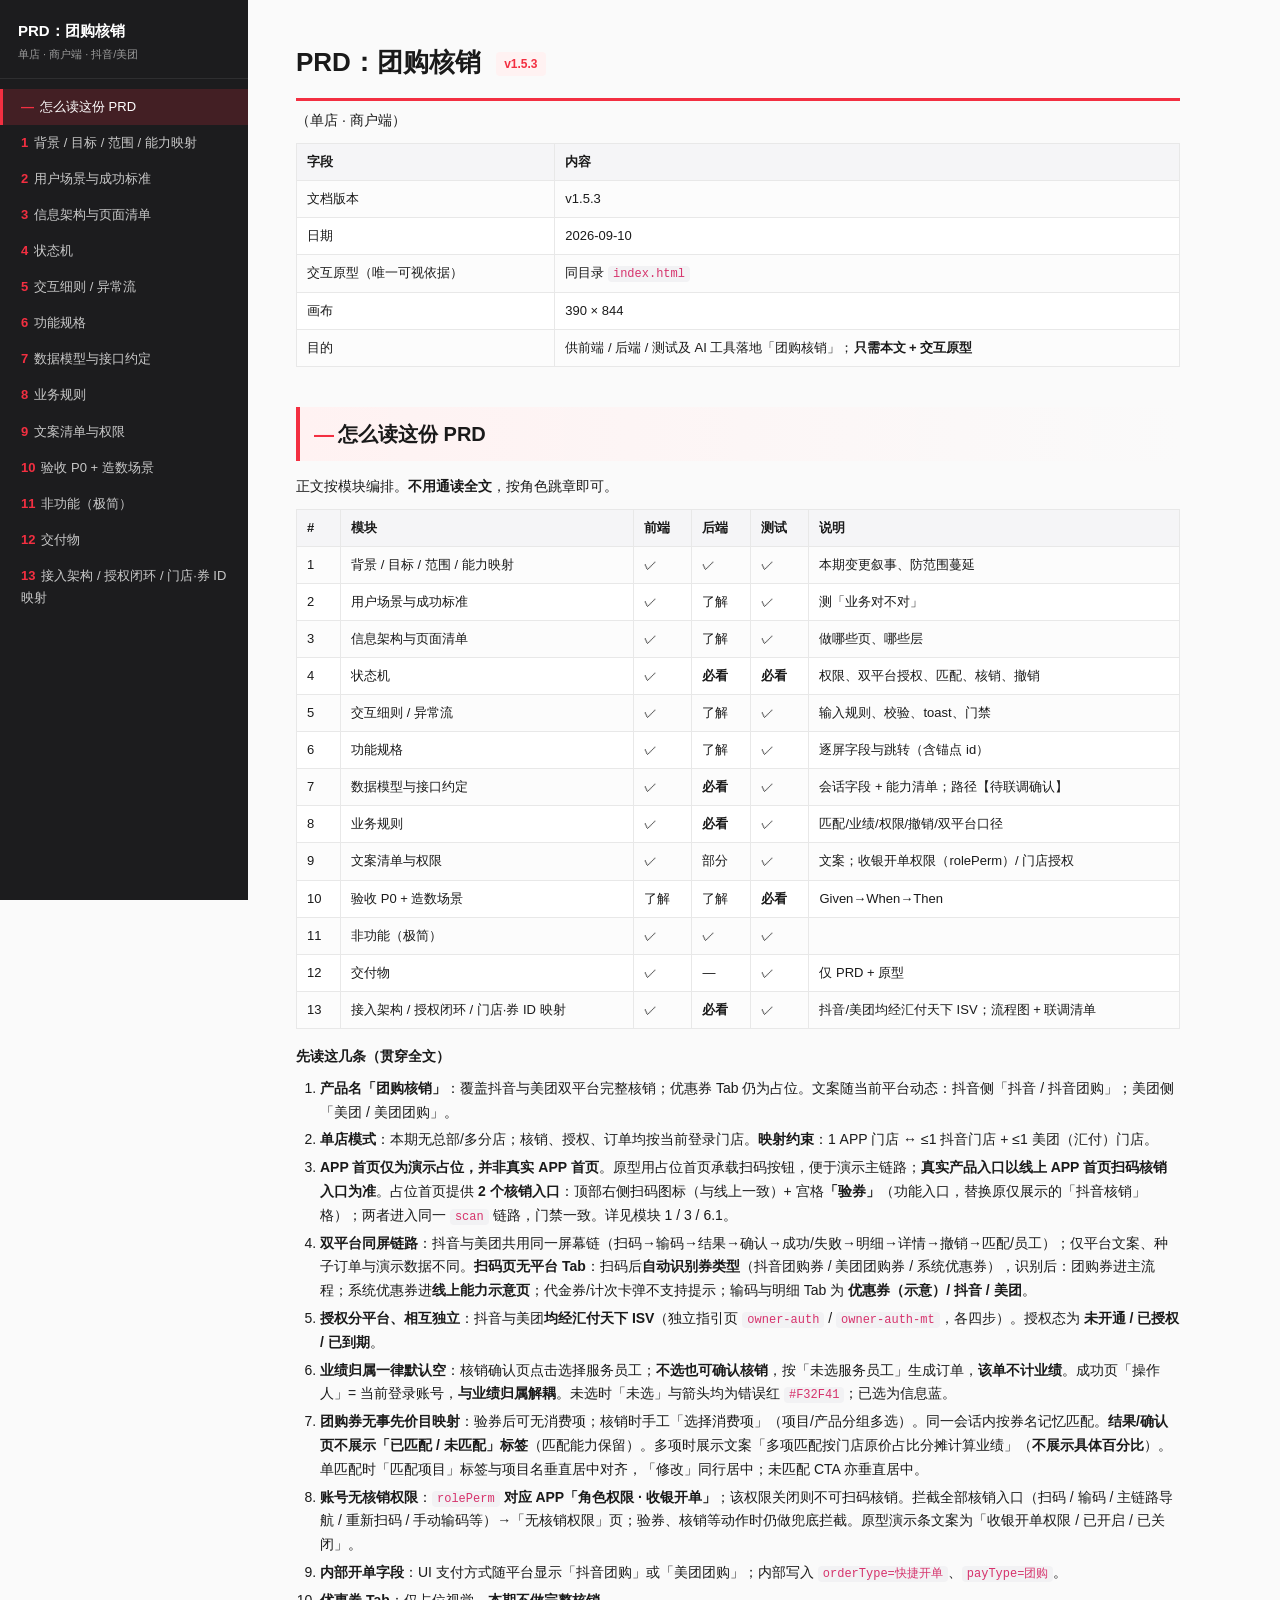
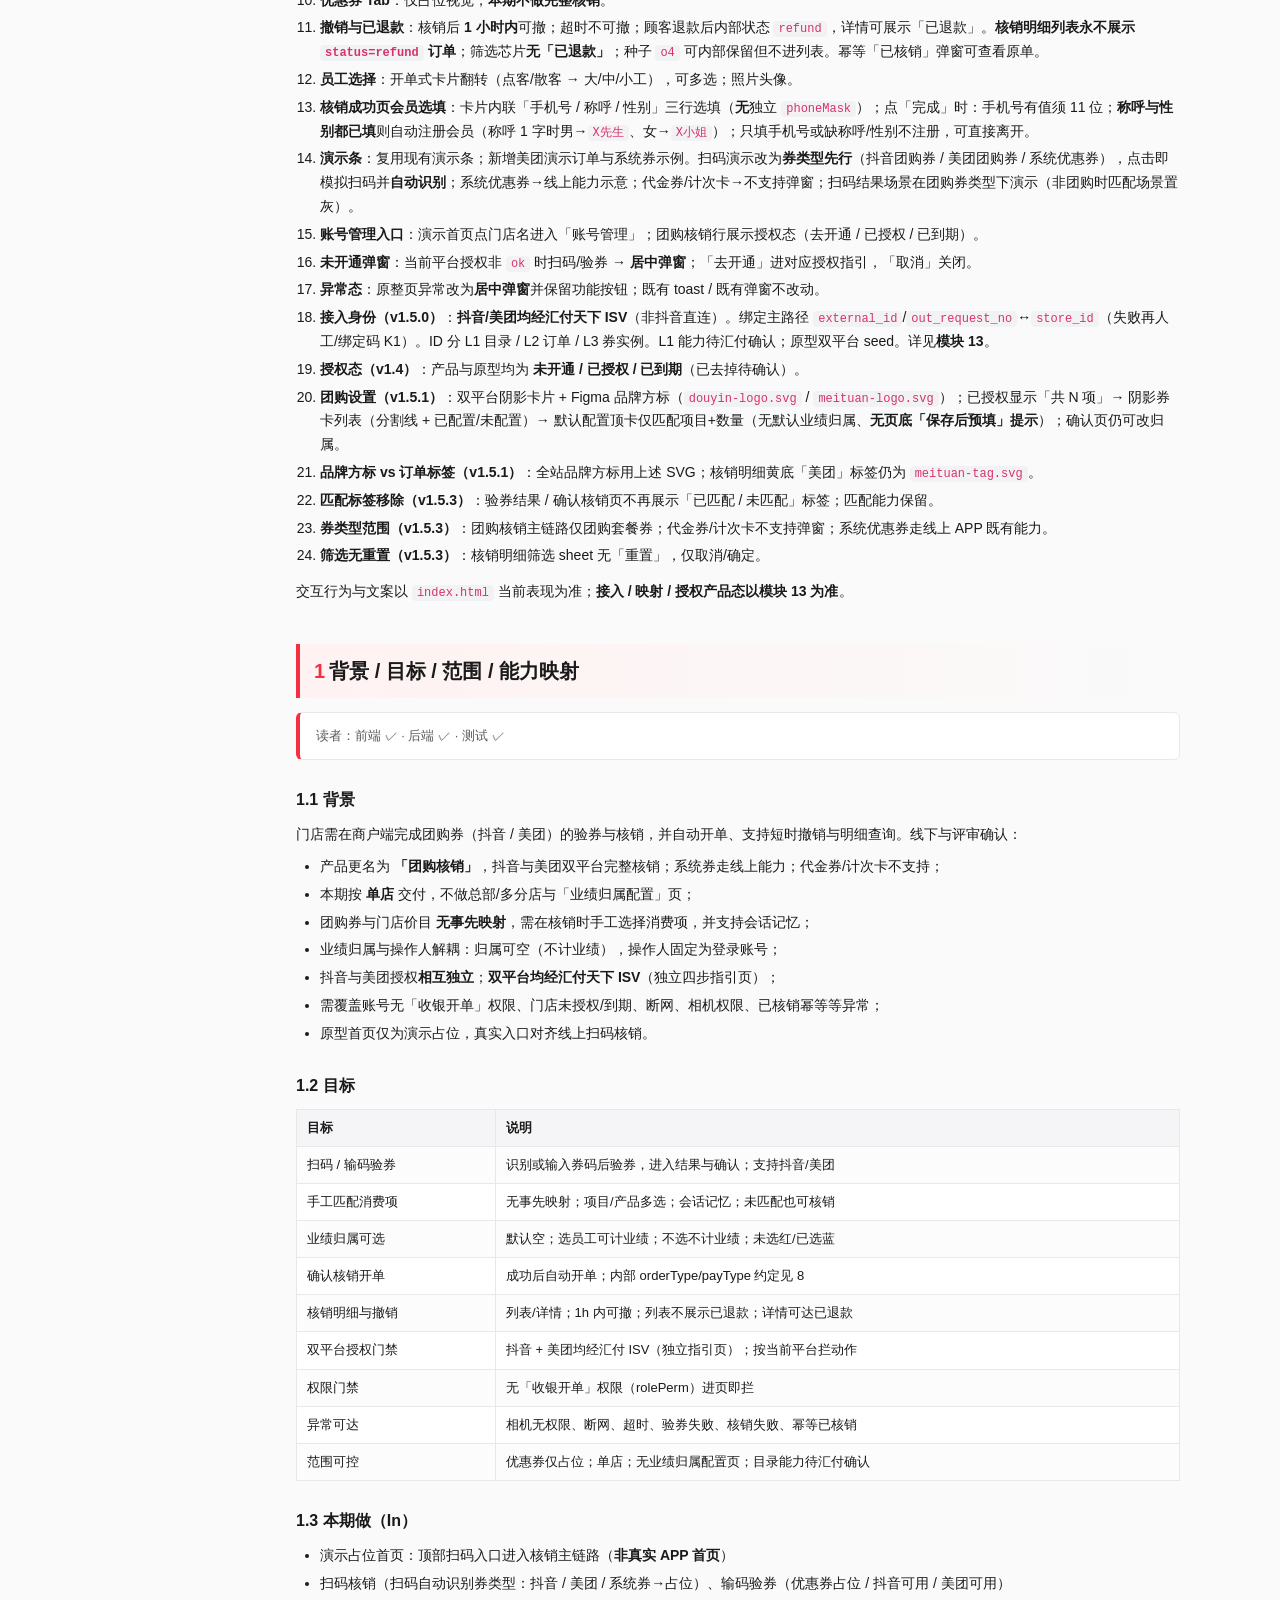
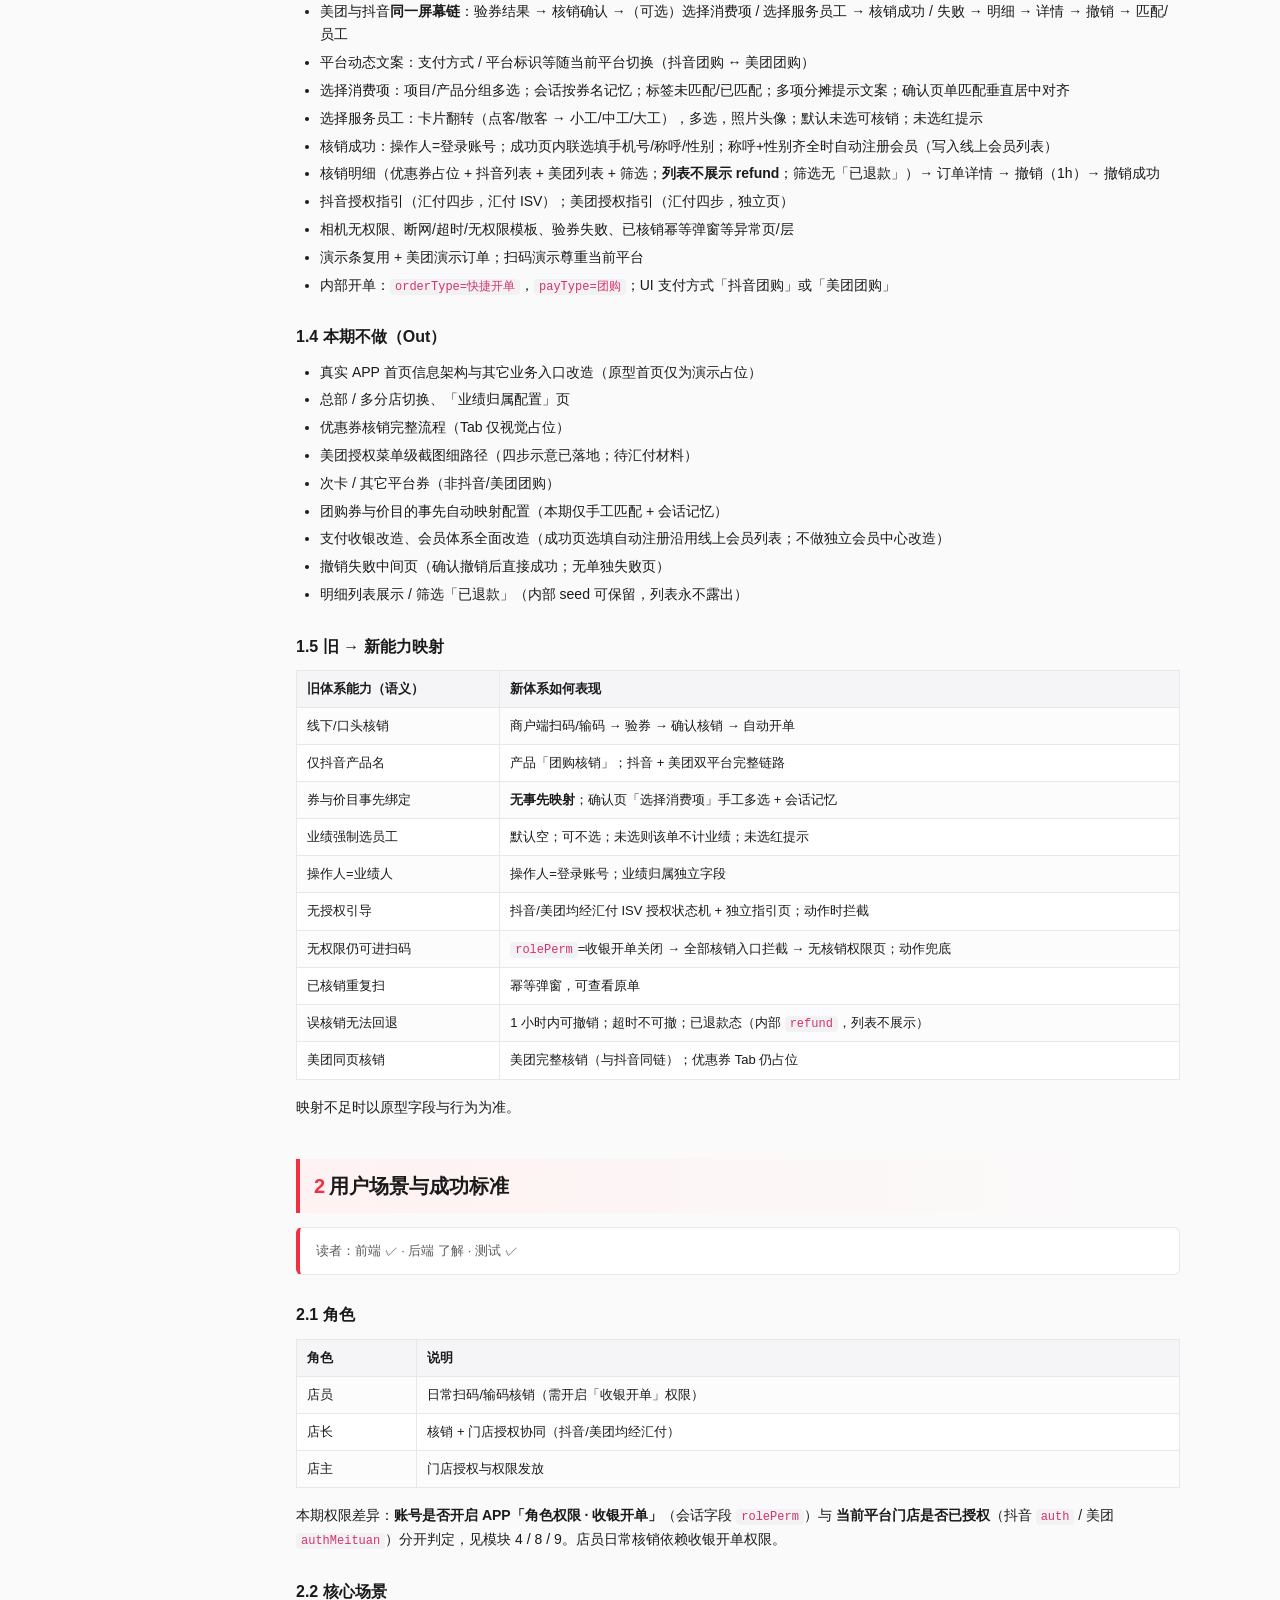
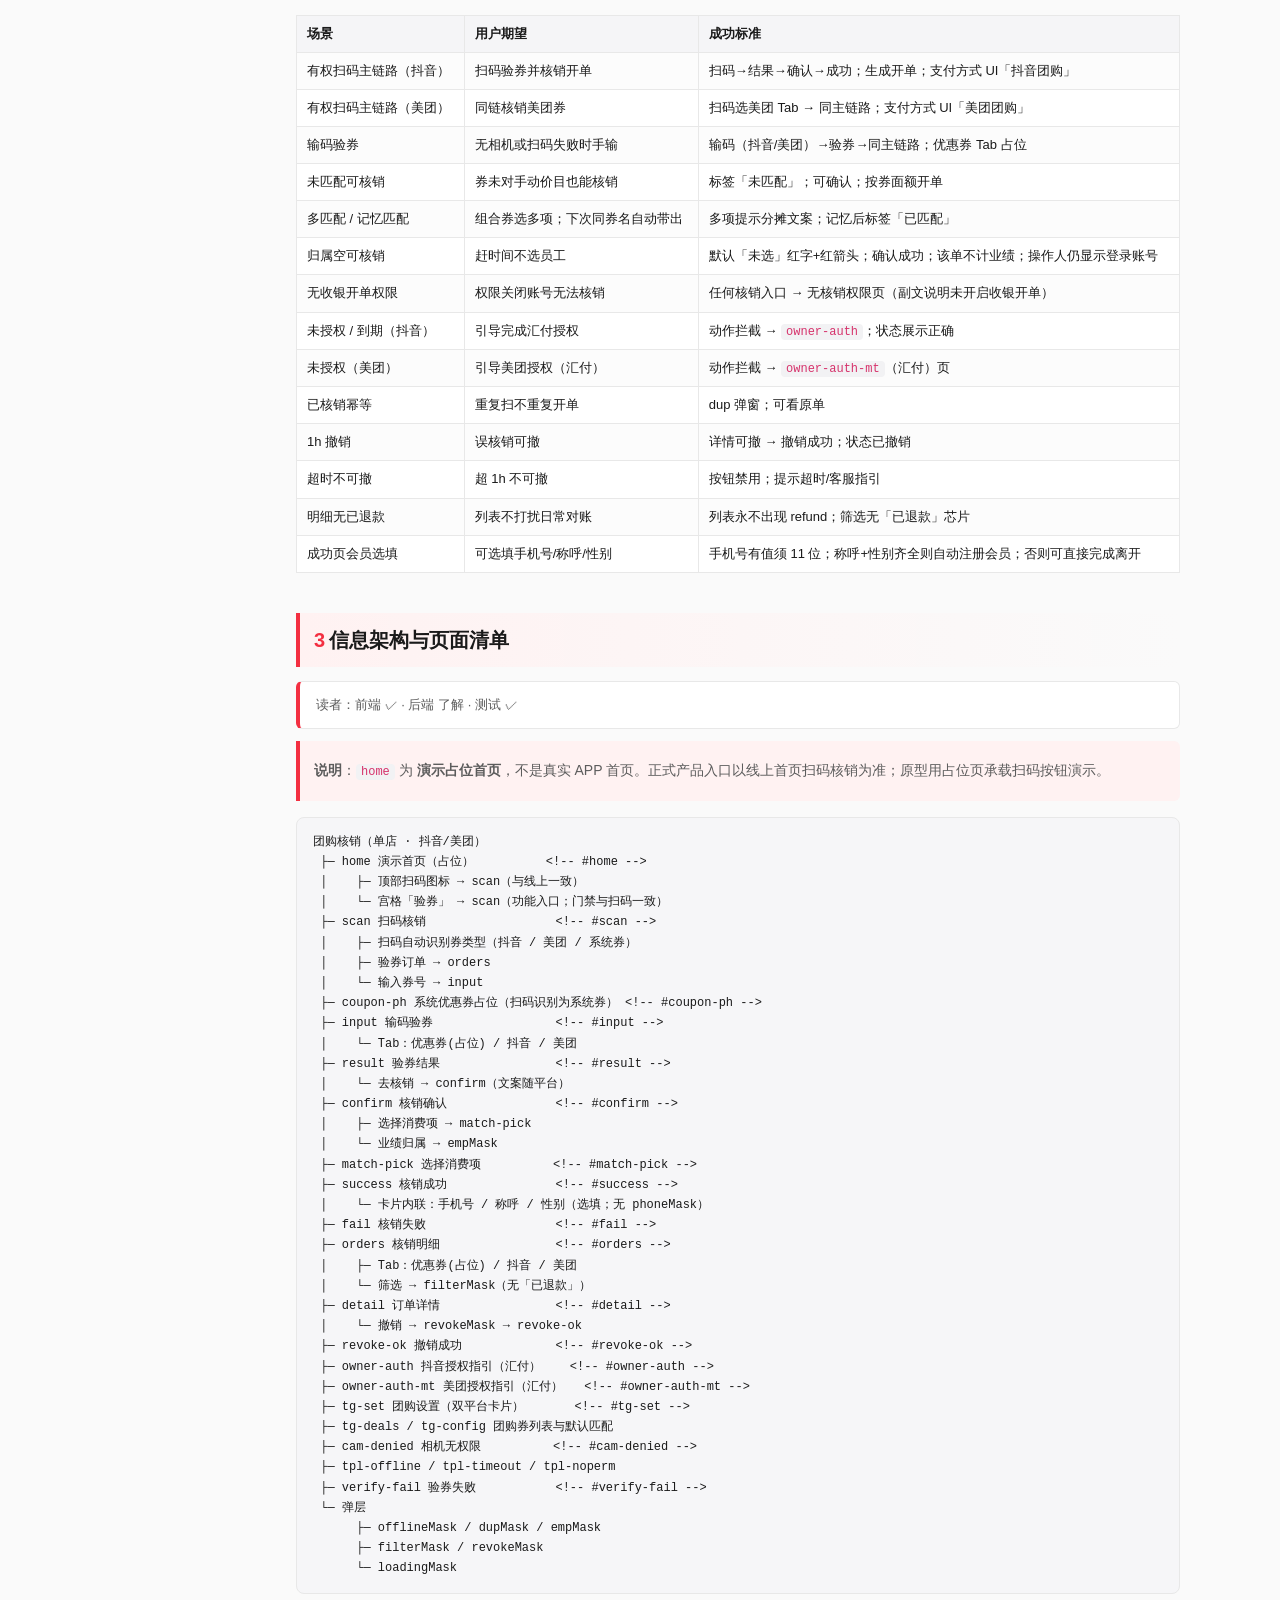
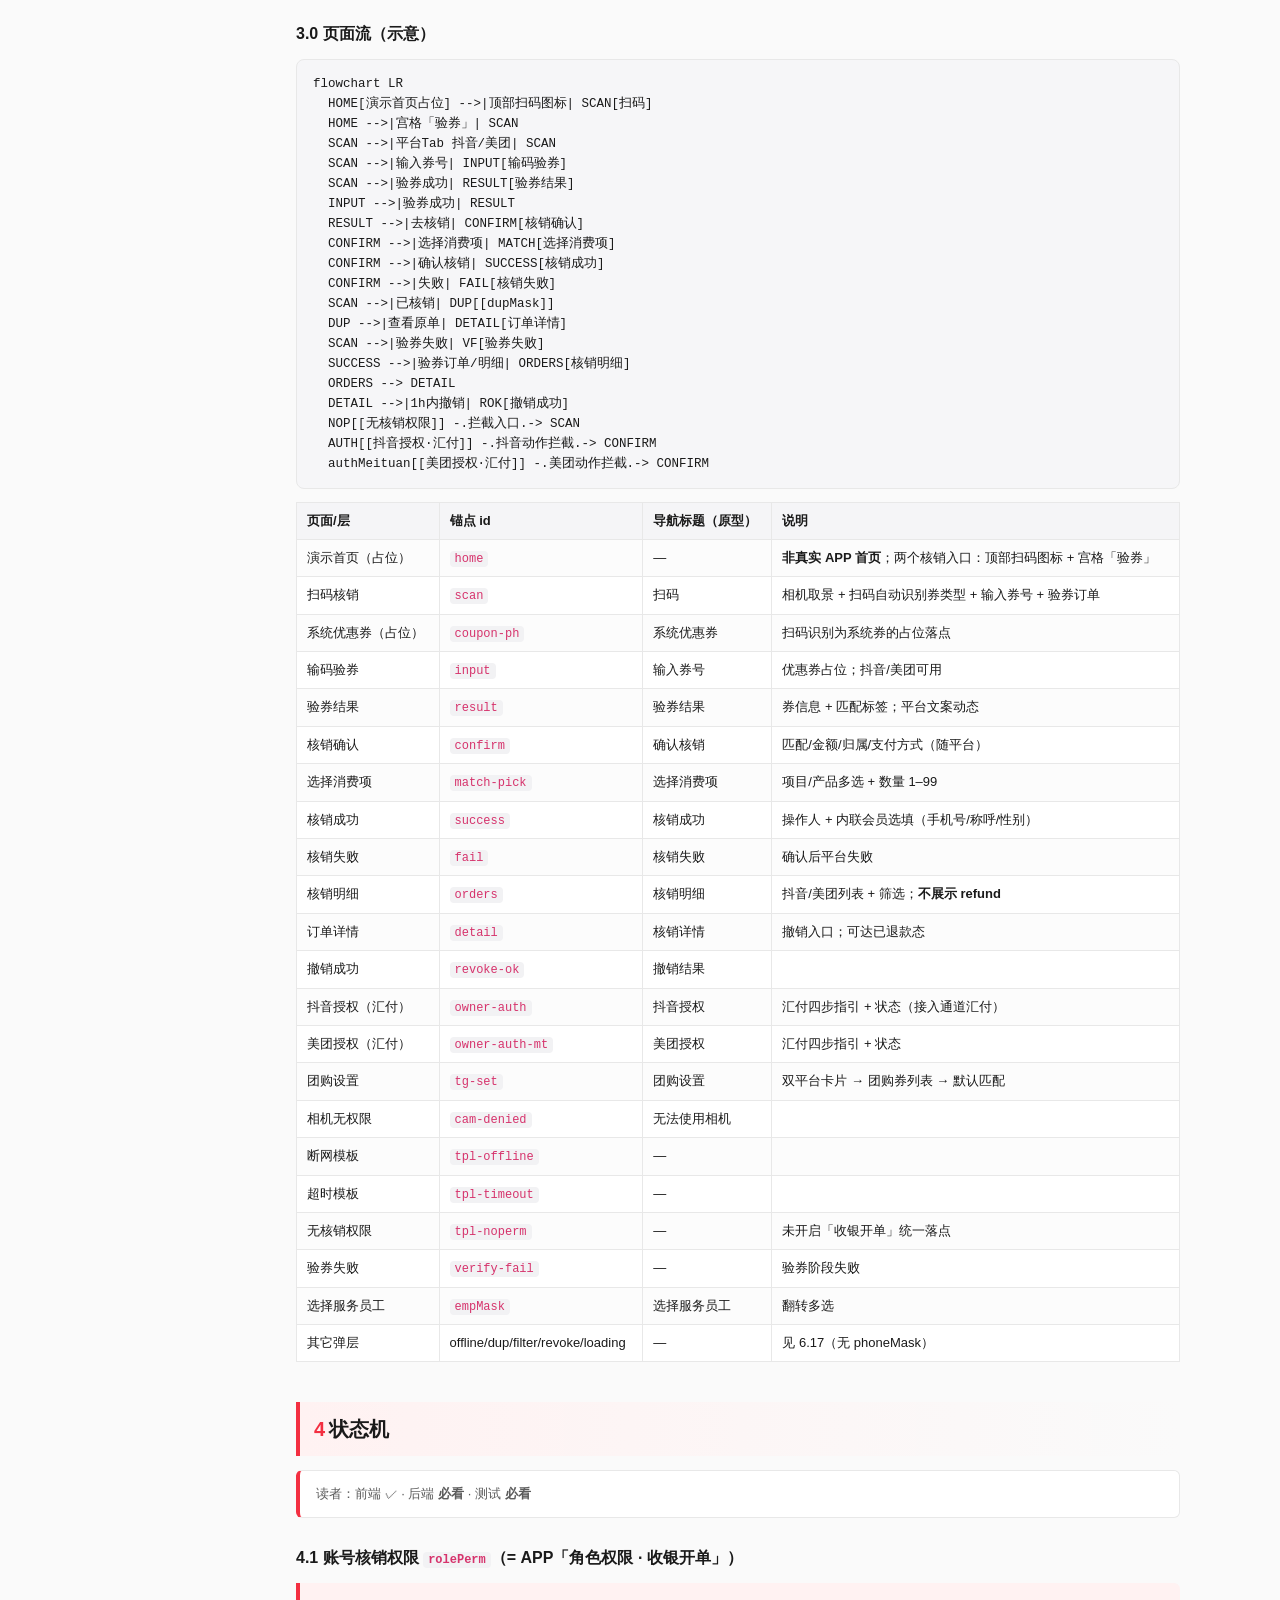
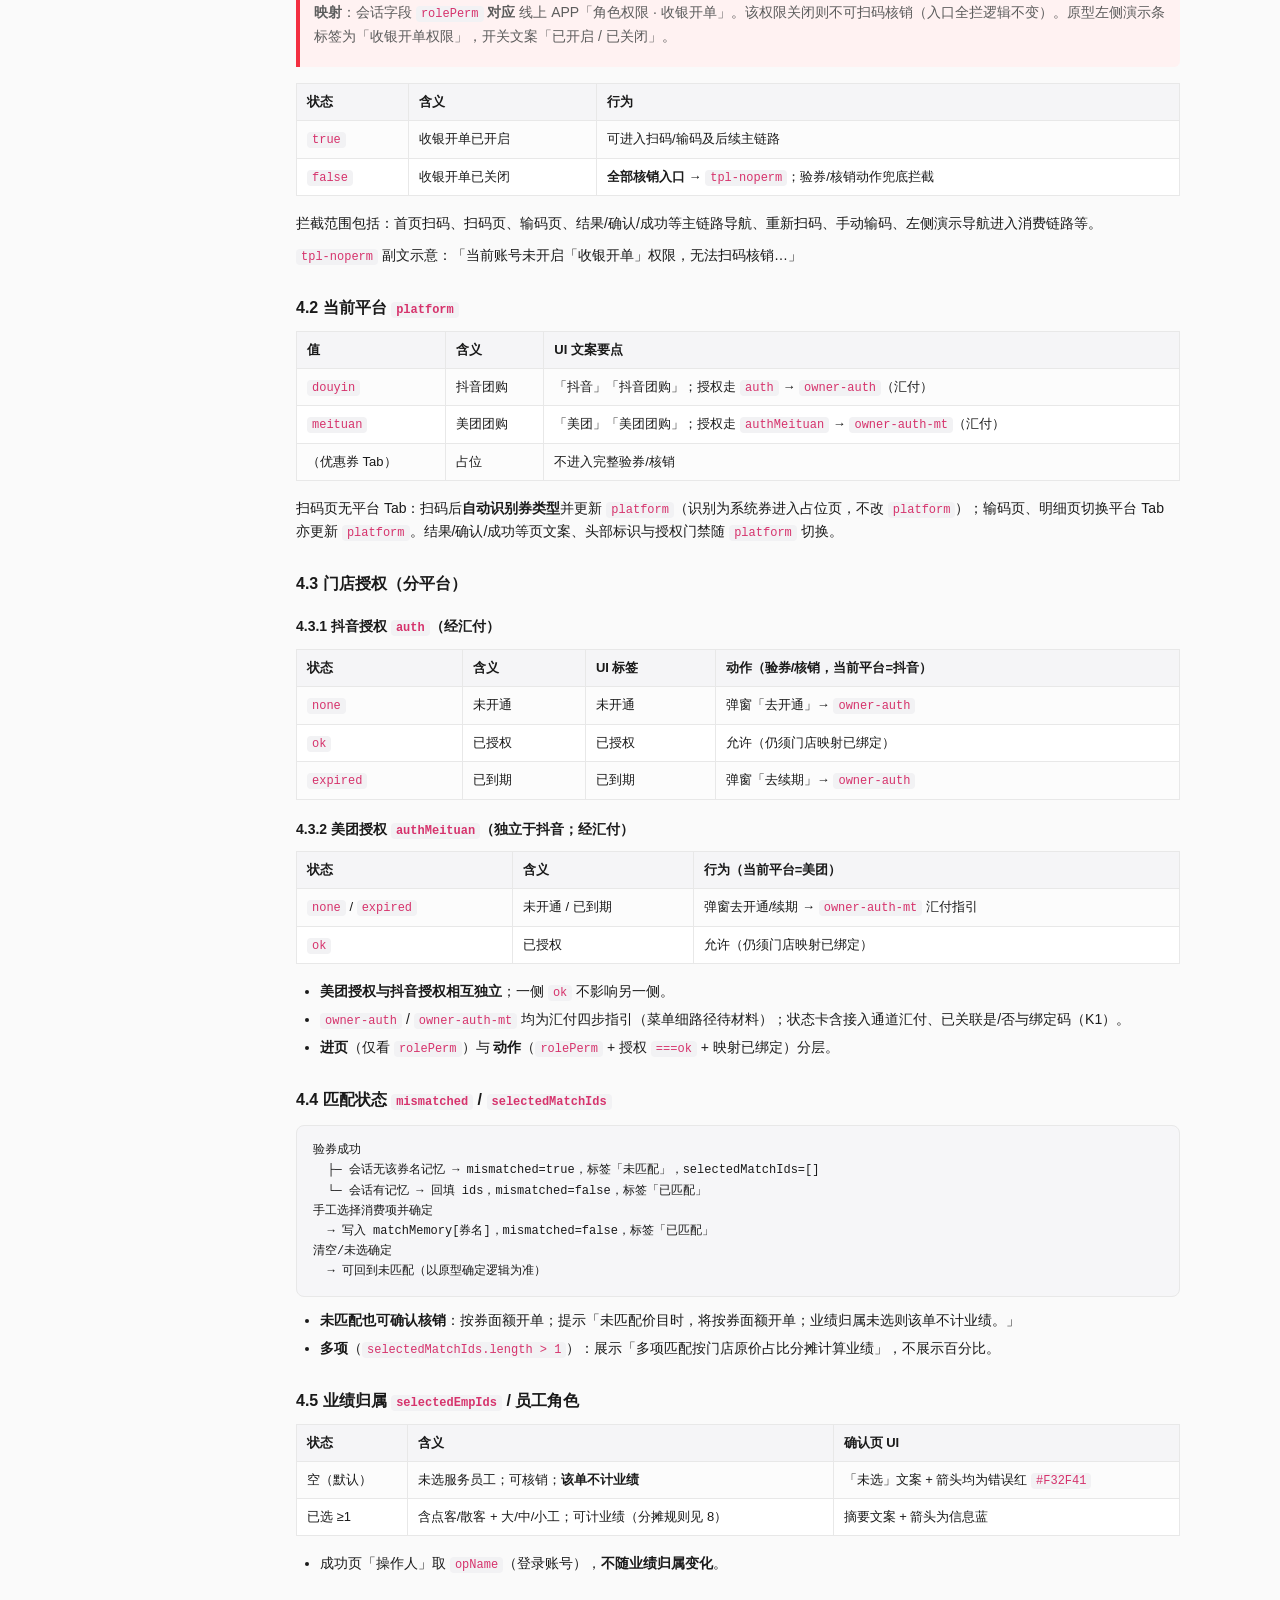
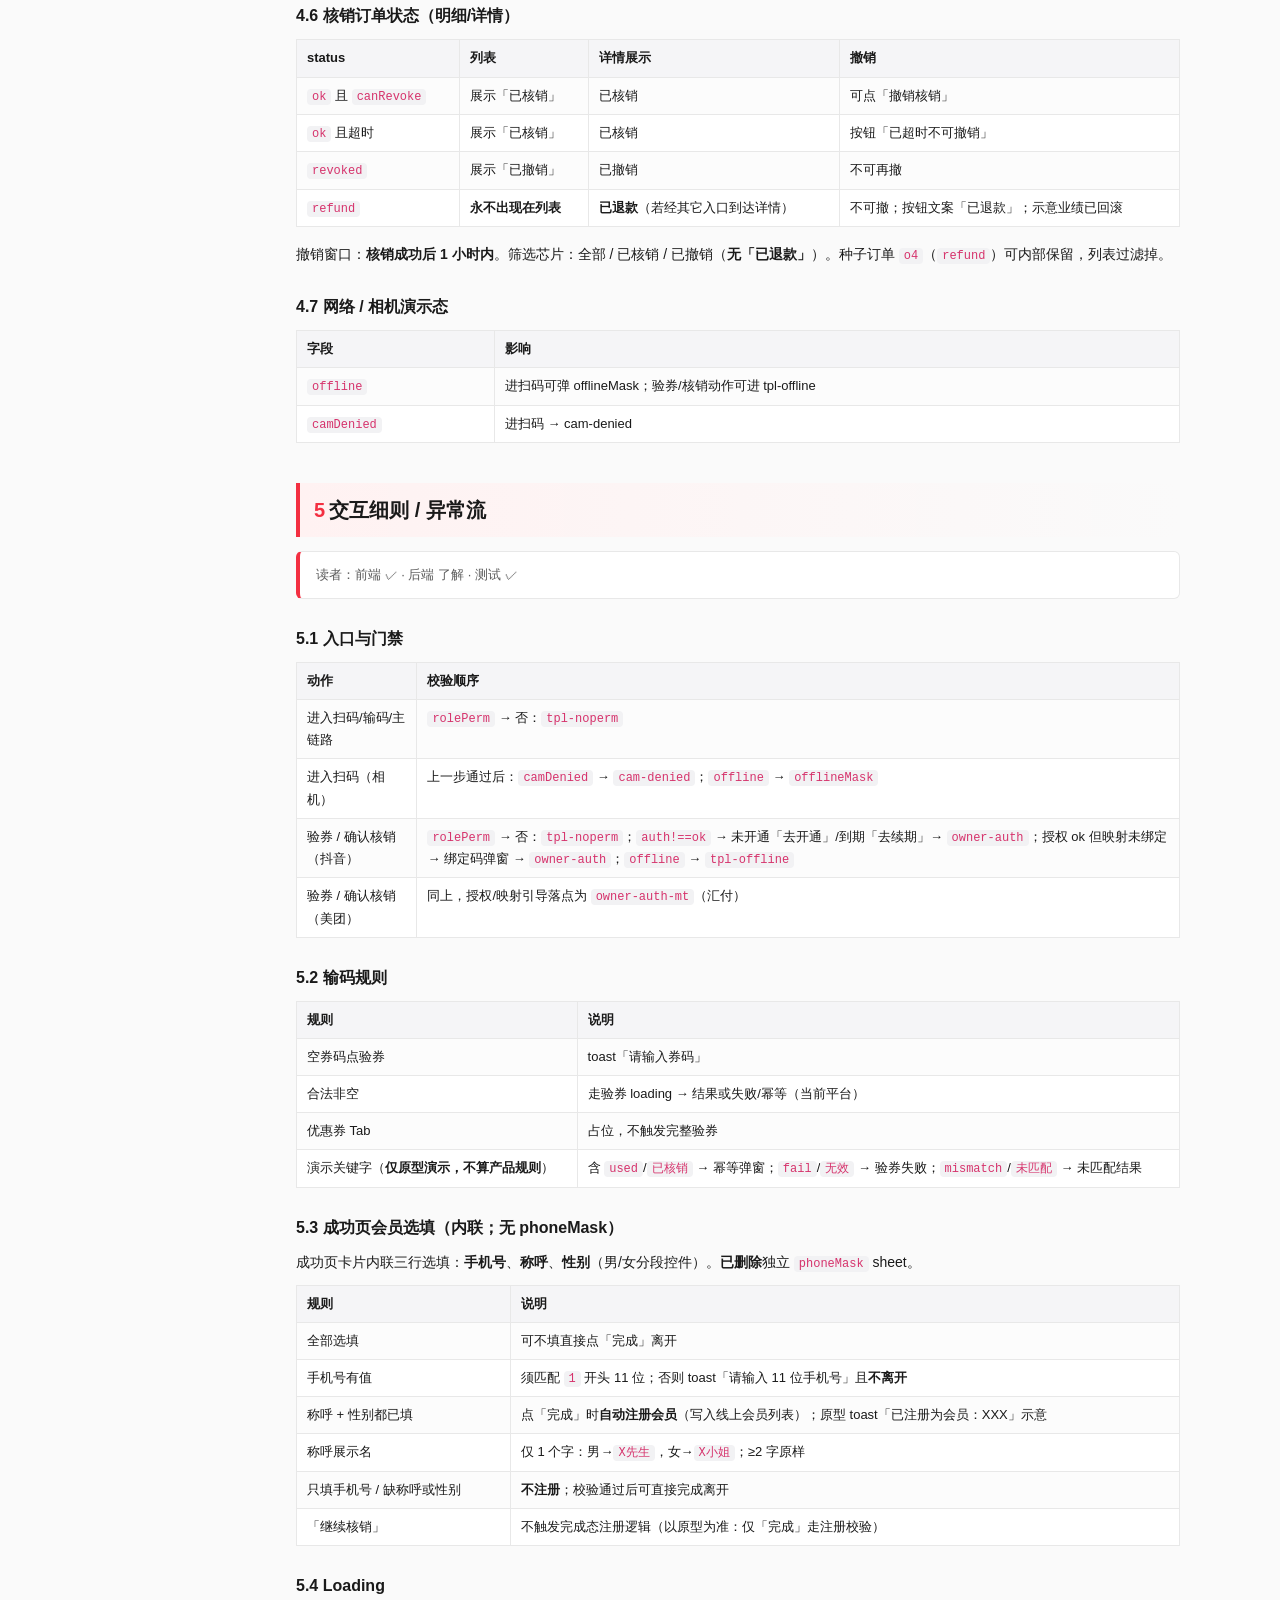
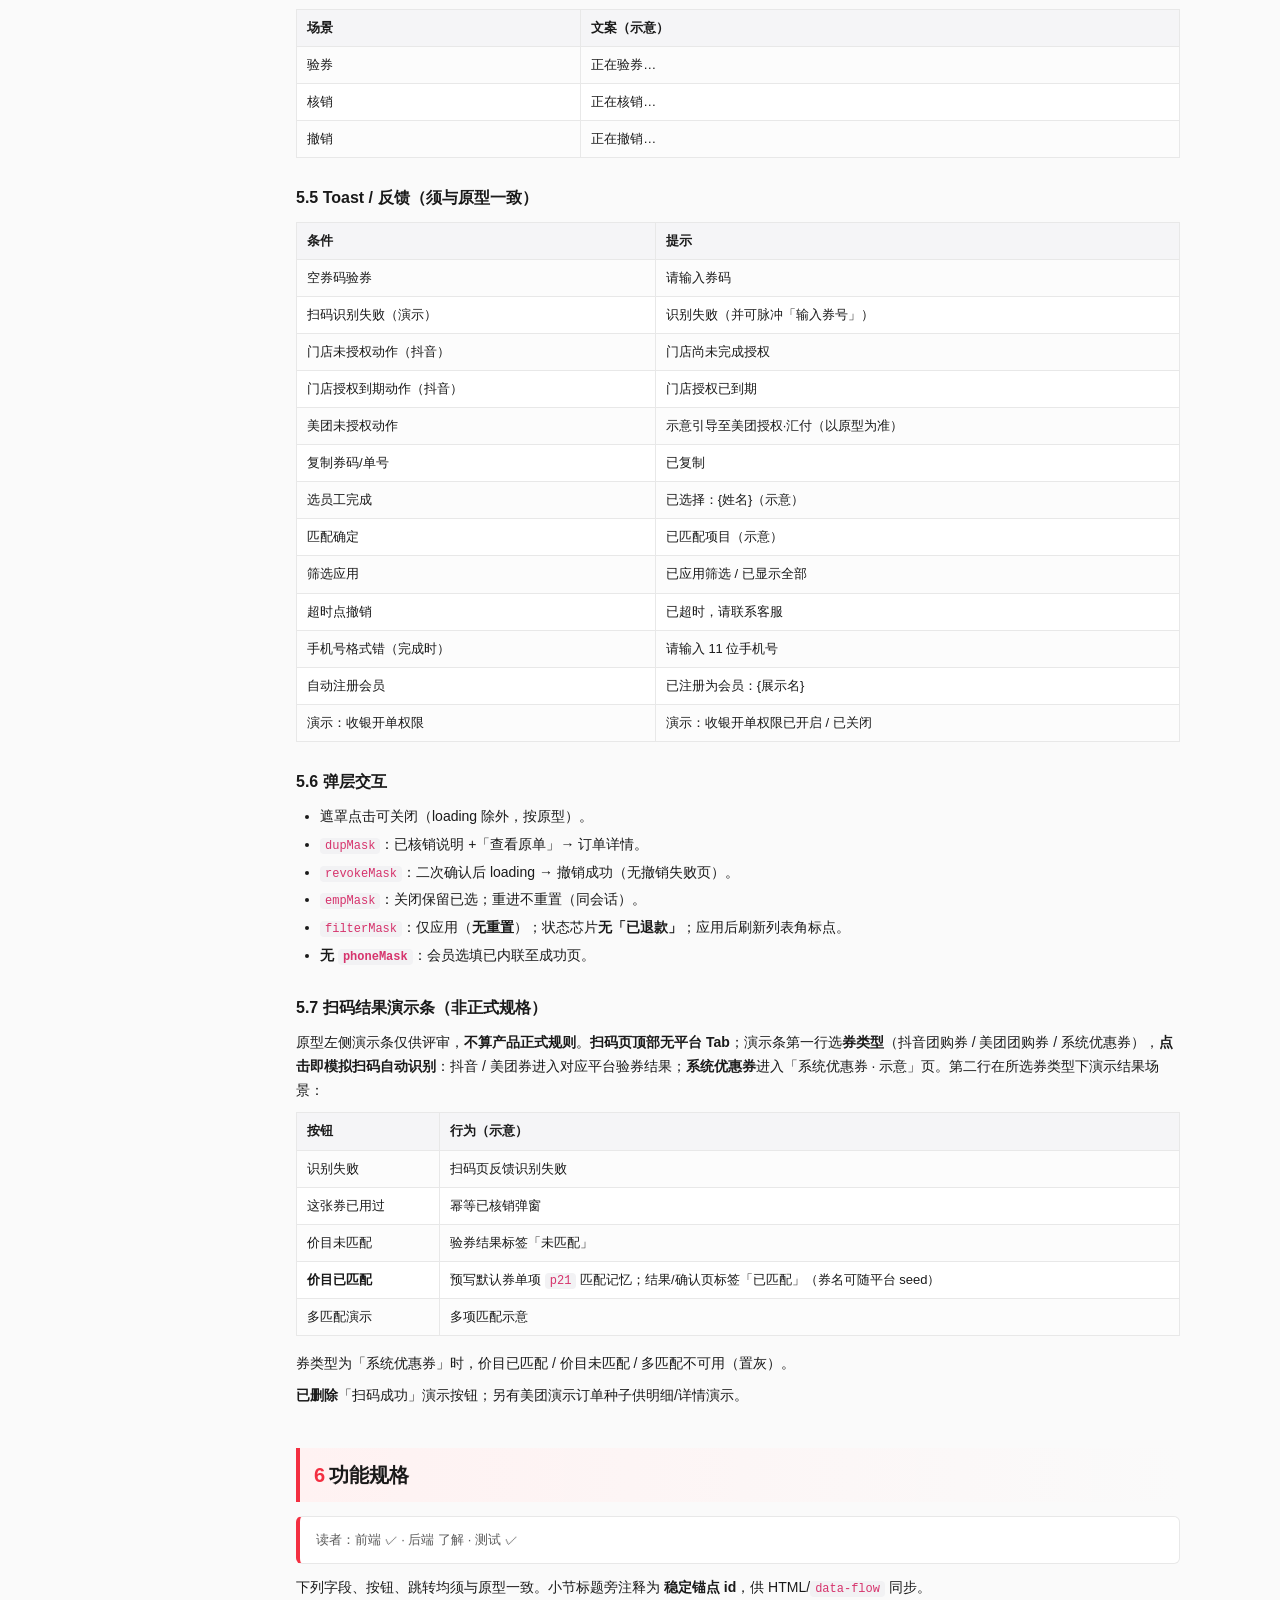
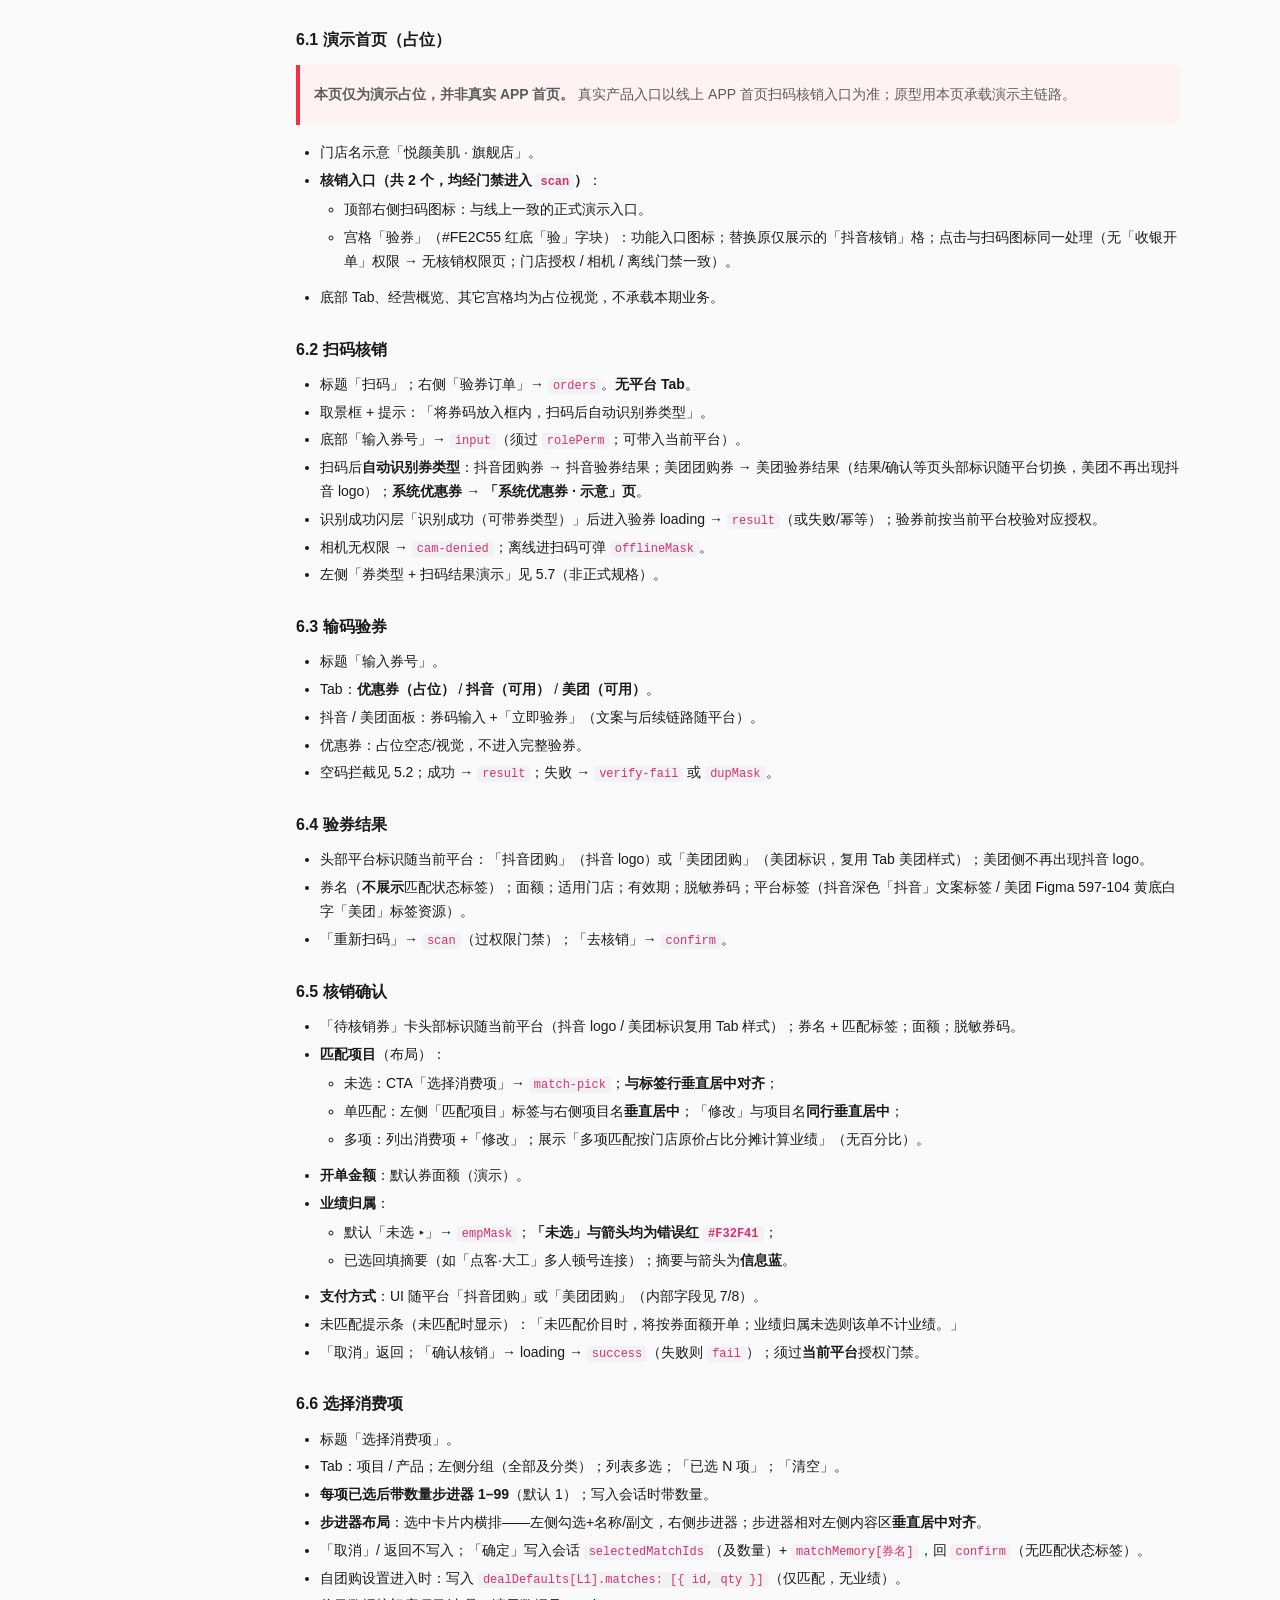
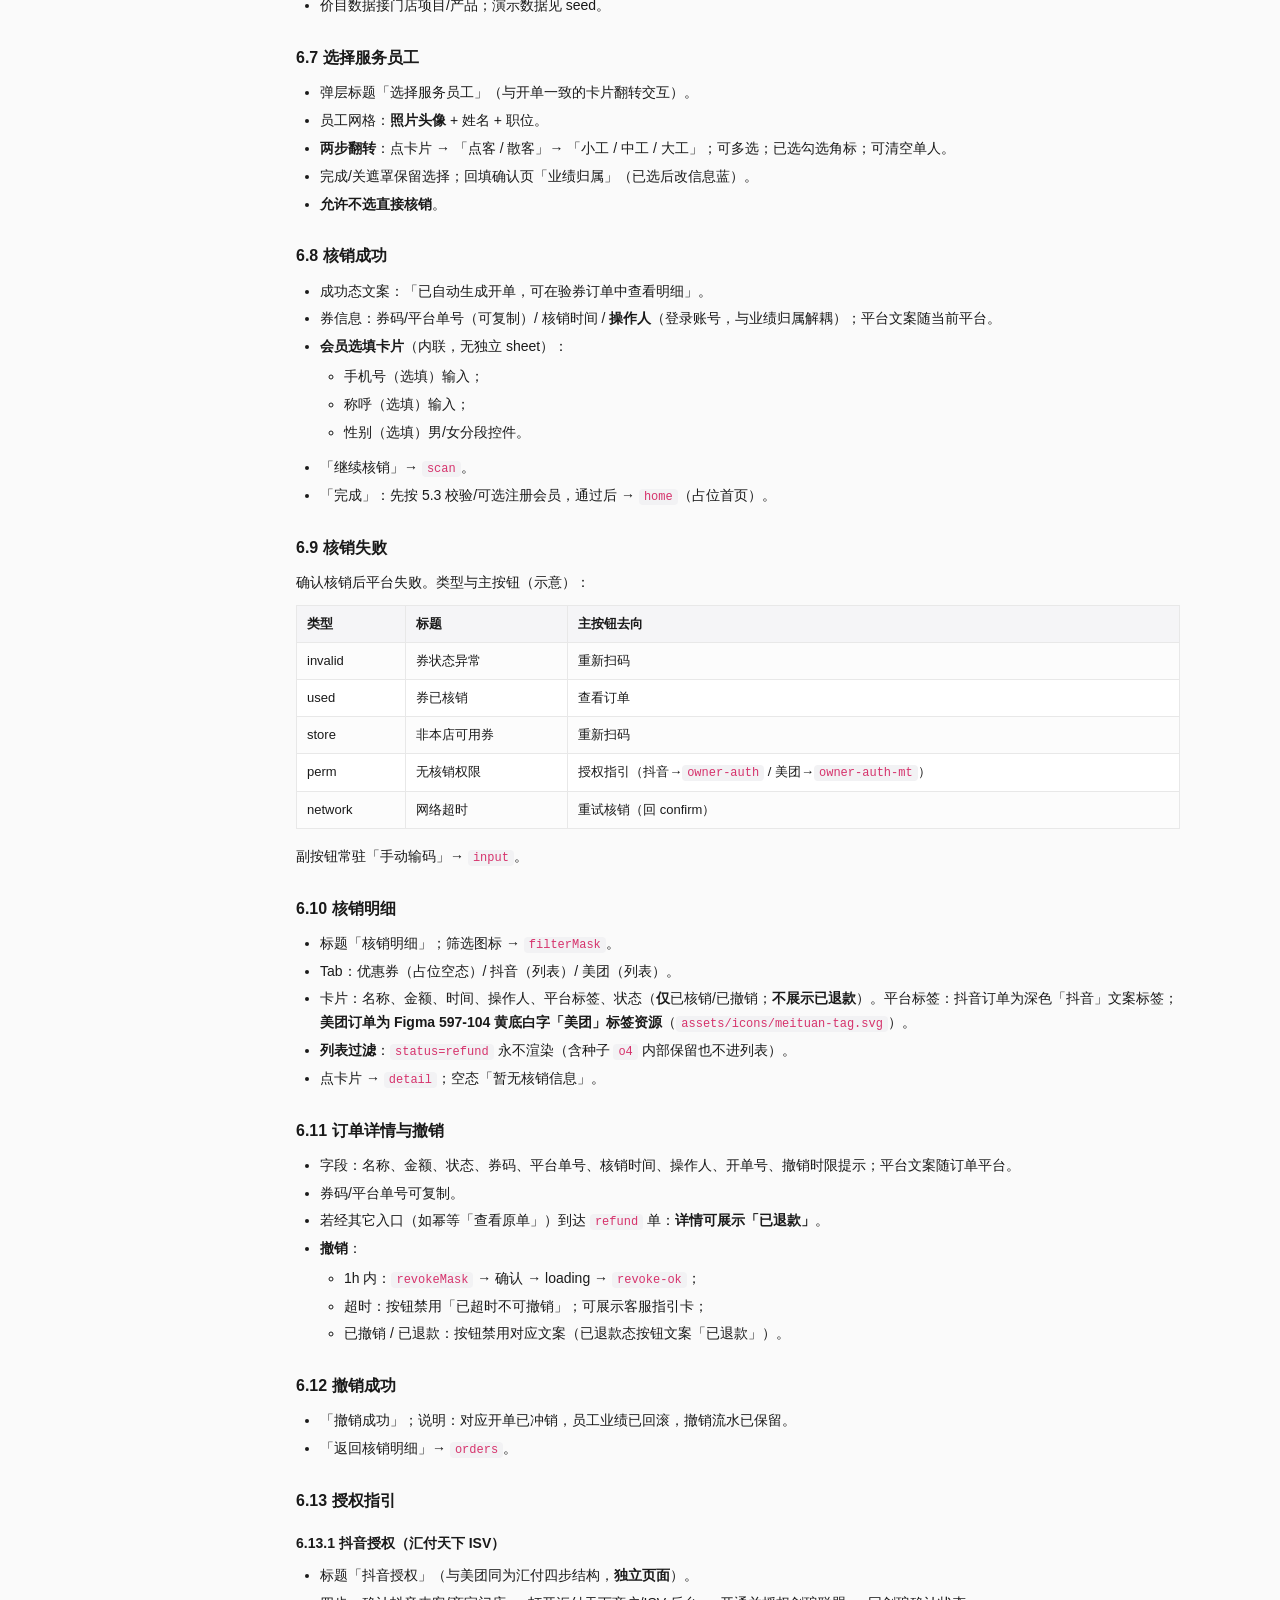
==== commit 74a58829: "fix(验券): 去匹配标签、代金券/计次卡不支持提示、筛选无重置 验券流不再展示已匹配/未匹配标签；扫码识别代金券与计次卡弹通俗不支持说明；系统券改为线上能力示意；筛选 sheet 去掉重置；PRD" ====
--- a/PRD-团购核销.html
+++ b/PRD-团购核销.html
@@ -96,12 +96,12 @@
 
 <div class="main">
 
-<h1>PRD：团购核销 <span class="tag">v1.5.2</span></h1>
+<h1>PRD：团购核销 <span class="tag">v1.5.3</span></h1>
 <p>（单店 · 商户端）</p>
 
 <table>
   <tr><th>字段</th><th>内容</th></tr>
-  <tr><td>文档版本</td><td>v1.5.2</td></tr>
+  <tr><td>文档版本</td><td>v1.5.3</td></tr>
   <tr><td>日期</td><td>2026-09-10</td></tr>
   <tr><td>交互原型（唯一可视依据）</td><td>同目录 <code>index.html</code></td></tr>
   <tr><td>画布</td><td>390 × 844</td></tr>
@@ -132,17 +132,17 @@
   <li><b>产品名「团购核销」</b>：覆盖抖音与美团双平台完整核销；优惠券 Tab 仍为占位。文案随当前平台动态：抖音侧「抖音 / 抖音团购」；美团侧「美团 / 美团团购」。</li>
   <li><b>单店模式</b>：本期无总部/多分店；核销、授权、订单均按当前登录门店。<b>映射约束</b>：1 APP 门店 ↔ ≤1 抖音门店 + ≤1 美团（汇付）门店。</li>
   <li><b>APP 首页仅为演示占位，并非真实 APP 首页</b>。原型用占位首页承载扫码按钮，便于演示主链路；<b>真实产品入口以线上 APP 首页扫码核销入口为准</b>。占位首页提供 <b>2 个核销入口</b>：顶部右侧扫码图标（与线上一致）+ 宫格<b>「验券」</b>（功能入口，替换原仅展示的「抖音核销」格）；两者进入同一 <code>scan</code> 链路，门禁一致。详见模块 1 / 3 / 6.1。</li>
-  <li><b>双平台同屏链路</b>：抖音与美团共用同一屏幕链（扫码→输码→结果→确认→成功/失败→明细→详情→撤销→匹配/员工）；仅平台文案、种子订单与演示数据不同。<b>扫码页无平台 Tab</b>：扫码后<b>自动识别券类型</b>（抖音团购券 / 美团团购券 / 系统优惠券），识别为系统优惠券进入<b>系统券占位页</b>；输码与明细 Tab 为 <b>优惠券（占位）/ 抖音 / 美团</b>。</li>
+  <li><b>双平台同屏链路</b>：抖音与美团共用同一屏幕链（扫码→输码→结果→确认→成功/失败→明细→详情→撤销→匹配/员工）；仅平台文案、种子订单与演示数据不同。<b>扫码页无平台 Tab</b>：扫码后<b>自动识别券类型</b>（抖音团购券 / 美团团购券 / 系统优惠券），识别后：团购券进主流程；系统优惠券进<b>线上能力示意页</b>；代金券/计次卡弹不支持提示；输码与明细 Tab 为 <b>优惠券（示意）/ 抖音 / 美团</b>。</li>
   <li><b>授权分平台、相互独立</b>：抖音与美团<b>均经汇付天下 ISV</b>（独立指引页 <code>owner-auth</code> / <code>owner-auth-mt</code>，各四步）。授权态为 <b>未开通 / 已授权 / 已到期</b>。</li>
   <li><b>业绩归属一律默认空</b>：核销确认页点击选择服务员工；<b>不选也可确认核销</b>，按「未选服务员工」生成订单，<b>该单不计业绩</b>。成功页「操作人」= 当前登录账号，<b>与业绩归属解耦</b>。未选时「未选」与箭头均为错误红 <code>#F32F41</code>；已选为信息蓝。</li>
-  <li><b>团购券无事先价目映射</b>：验券后默认「未匹配」；核销时手工「选择消费项」（项目/产品分组多选）。同一会话内按券名记忆匹配；标签在「未匹配」↔「已匹配」间切换。多项时展示文案「多项匹配按门店原价占比分摊计算业绩」（<b>不展示具体百分比</b>）。单匹配时「匹配项目」标签与项目名垂直居中对齐，「修改」同行居中；未匹配 CTA 亦垂直居中。</li>
+  <li><b>团购券无事先价目映射</b>：验券后可无消费项；核销时手工「选择消费项」（项目/产品分组多选）。同一会话内按券名记忆匹配。<b>结果/确认页不展示「已匹配 / 未匹配」标签</b>（匹配能力保留）。多项时展示文案「多项匹配按门店原价占比分摊计算业绩」（<b>不展示具体百分比</b>）。单匹配时「匹配项目」标签与项目名垂直居中对齐，「修改」同行居中；未匹配 CTA 亦垂直居中。</li>
   <li><b>账号无核销权限</b>：<code>rolePerm</code> <b>对应 APP「角色权限 · 收银开单」</b>；该权限关闭则不可扫码核销。拦截全部核销入口（扫码 / 输码 / 主链路导航 / 重新扫码 / 手动输码等）→「无核销权限」页；验券、核销等动作时仍做兜底拦截。原型演示条文案为「收银开单权限 / 已开启 / 已关闭」。</li>
   <li><b>内部开单字段</b>：UI 支付方式随平台显示「抖音团购」或「美团团购」；内部写入 <code>orderType=快捷开单</code>、<code>payType=团购</code>。</li>
   <li><b>优惠券 Tab</b>：仅占位视觉，<b>本期不做完整核销</b>。</li>
   <li><b>撤销与已退款</b>：核销后 <b>1 小时内</b>可撤；超时不可撤；顾客退款后内部状态 <code>refund</code>，详情可展示「已退款」。<b>核销明细列表永不展示 <code>status=refund</code> 订单</b>；筛选芯片<b>无「已退款」</b>；种子 <code>o4</code> 可内部保留但不进列表。幂等「已核销」弹窗可查看原单。</li>
   <li><b>员工选择</b>：开单式卡片翻转（点客/散客 → 大/中/小工），可多选；照片头像。</li>
   <li><b>核销成功页会员选填</b>：卡片内联「手机号 / 称呼 / 性别」三行选填（<b>无</b>独立 <code>phoneMask</code>）；点「完成」时：手机号有值须 11 位；<b>称呼与性别都已填</b>则自动注册会员（称呼 1 字时男→<code>X先生</code>、女→<code>X小姐</code>）；只填手机号或缺称呼/性别不注册，可直接离开。</li>
-  <li><b>演示条</b>：复用现有演示条；新增美团演示订单与系统券示例。扫码演示改为<b>券类型先行</b>（抖音团购券 / 美团团购券 / 系统优惠券），点击即模拟扫码并<b>自动识别</b>；系统优惠券识别后进入系统券占位页；扫码结果场景（识别失败 / 已用过 / 价目未匹配 / 价目已匹配 / 多匹配）在所选券类型下演示（券类型=系统优惠券时相关场景置灰）。</li>
+  <li><b>演示条</b>：复用现有演示条；新增美团演示订单与系统券示例。扫码演示改为<b>券类型先行</b>（抖音团购券 / 美团团购券 / 系统优惠券），点击即模拟扫码并<b>自动识别</b>；系统优惠券→线上能力示意；代金券/计次卡→不支持弹窗；扫码结果场景在团购券类型下演示（非团购时匹配场景置灰）。</li>
   <li><b>账号管理入口</b>：演示首页点门店名进入「账号管理」；团购核销行展示授权态（去开通 / 已授权 / 已到期）。</li>
   <li><b>未开通弹窗</b>：当前平台授权非 <code>ok</code> 时扫码/验券 → <b>居中弹窗</b>；「去开通」进对应授权指引，「取消」关闭。</li>
   <li><b>异常态</b>：原整页异常改为<b>居中弹窗</b>并保留功能按钮；既有 toast / 既有弹窗不改动。</li>
@@ -150,8 +150,12 @@
   <li><b>授权态（v1.4）</b>：产品与原型均为 <b>未开通 / 已授权 / 已到期</b>（已去掉待确认）。</li>
   <li><b>团购设置（v1.5.1）</b>：双平台阴影卡片 + Figma 品牌方标（<code>douyin-logo.svg</code> / <code>meituan-logo.svg</code>）；已授权显示「共 N 项」→ 阴影券卡列表（分割线 + 已配置/未配置）→ 默认配置顶卡仅匹配项目+数量（无默认业绩归属、<b>无页底「保存后预填」提示</b>）；确认页仍可改归属。</li>
   <li><b>品牌方标 vs 订单标签（v1.5.1）</b>：全站品牌方标用上述 SVG；核销明细黄底「美团」标签仍为 <code>meituan-tag.svg</code>。</li>
-</ol>
-<p class="reader-note">交互行为与文案以 <code>index.html</code> 当前表现为准；<b>接入 / 映射 / 授权产品态以模块 13 为准</b>。</p>
+  <li><b>匹配标签移除（v1.5.3）</b>：验券结果 / 确认核销页不再展示「已匹配 / 未匹配」标签；匹配能力保留。</li>
+  <li><b>券类型范围（v1.5.3）</b>：团购核销主链路仅团购套餐券；代金券/计次卡不支持弹窗；系统优惠券走线上 APP 既有能力。</li>
+  <li><b>筛选无重置（v1.5.3）</b>：核销明细筛选 sheet 无「重置」，仅取消/确定。</li>
+</ol>
+
+<p>交互行为与文案以 <code>index.html</code> 当前表现为准；<b>接入 / 映射 / 授权产品态以模块 13 为准</b>。</p>
 
 <!-- ===================== 模块 1 ===================== -->
 <h2 id="m1"><span class="no">1</span>背景 / 目标 / 范围 / 能力映射</h2>
@@ -160,7 +164,7 @@
 <h3>1.1 背景</h3>
 <p>门店需在商户端完成团购券（抖音 / 美团）的验券与核销，并自动开单、支持短时撤销与明细查询。线下与评审确认：</p>
 <ul>
-  <li>产品更名为 <b>「团购核销」</b>，抖音与美团双平台完整核销；优惠券仍占位；</li>
+  <li>产品更名为 <b>「团购核销」</b>，抖音与美团双平台完整核销；系统券走线上能力；代金券/计次卡不支持；</li>
   <li>本期按 <b>单店</b> 交付，不做总部/多分店与「业绩归属配置」页；</li>
   <li>团购券与门店价目 <b>无事先映射</b>，需在核销时手工选择消费项，并支持会话记忆；</li>
   <li>业绩归属与操作人解耦：归属可空（不计业绩），操作人固定为登录账号；</li>
@@ -508,12 +512,12 @@
   <li><code>dupMask</code>：已核销说明 +「查看原单」→ 订单详情。</li>
   <li><code>revokeMask</code>：二次确认后 loading → 撤销成功（无撤销失败页）。</li>
   <li><code>empMask</code>：关闭保留已选；重进不重置（同会话）。</li>
-  <li><code>filterMask</code>：重置/应用；状态芯片<b>无「已退款」</b>；应用后刷新列表角标点。</li>
+  <li><code>filterMask</code>：仅应用（<b>无重置</b>）；状态芯片<b>无「已退款」</b>；应用后刷新列表角标点。</li>
   <li><b>无 <code>phoneMask</code></b>：会员选填已内联至成功页。</li>
 </ul>
 
 <h3>5.7 扫码结果演示条（<b>非正式规格</b>）</h3>
-<p>原型左侧演示条仅供评审，<b>不算产品正式规则</b>。<b>扫码页顶部无平台 Tab</b>；演示条第一行选<b>券类型</b>（抖音团购券 / 美团团购券 / 系统优惠券），<b>点击即模拟扫码自动识别</b>：抖音 / 美团券进入对应平台验券结果；<b>系统优惠券</b>进入「系统优惠券 · 占位」页。第二行在所选券类型下演示结果场景：</p>
+<p>原型左侧演示条仅供评审，<b>不算产品正式规则</b>。<b>扫码页顶部无平台 Tab</b>；演示条第一行选<b>券类型</b>（抖音团购券 / 美团团购券 / 系统优惠券），<b>点击即模拟扫码自动识别</b>：抖音 / 美团券进入对应平台验券结果；<b>系统优惠券</b>进入「系统优惠券 · 示意」页。第二行在所选券类型下演示结果场景：</p>
 <table>
   <tr><th>按钮</th><th>行为（示意）</th></tr>
   <tr><td>识别失败</td><td>扫码页反馈识别失败</td></tr>
@@ -550,7 +554,7 @@
   <li>标题「扫码」；右侧「验券订单」→ <code>orders</code>。<b>无平台 Tab</b>。</li>
   <li>取景框 + 提示：「将券码放入框内，扫码后自动识别券类型」。</li>
   <li>底部「输入券号」→ <code>input</code>（须过 <code>rolePerm</code>；可带入当前平台）。</li>
-  <li>扫码后<b>自动识别券类型</b>：抖音团购券 → 抖音验券结果；美团团购券 → 美团验券结果（结果/确认等页头部标识随平台切换，美团不再出现抖音 logo）；<b>系统优惠券 → 「系统优惠券 · 占位」页</b>。</li>
+  <li>扫码后<b>自动识别券类型</b>：抖音团购券 → 抖音验券结果；美团团购券 → 美团验券结果（结果/确认等页头部标识随平台切换，美团不再出现抖音 logo）；<b>系统优惠券 → 「系统优惠券 · 示意」页</b>。</li>
   <li>识别成功闪层「识别成功（可带券类型）」后进入验券 loading → <code>result</code>（或失败/幂等）；验券前按当前平台校验对应授权。</li>
   <li>相机无权限 → <code>cam-denied</code>；离线进扫码可弹 <code>offlineMask</code>。</li>
   <li>左侧「券类型 + 扫码结果演示」见 5.7（非正式规格）。</li>
@@ -568,7 +572,7 @@
 <h3 id="result">6.4 验券结果</h3>
 <ul>
   <li>头部平台标识随当前平台：「抖音团购」（抖音 logo）或「美团团购」（美团标识，复用 Tab 美团样式）；美团侧不再出现抖音 logo。</li>
-  <li>券名 + 标签「未匹配」/「已匹配」；面额；适用门店；有效期；脱敏券码；平台标签（抖音深色「抖音」文案标签 / 美团 Figma 597-104 黄底白字「美团」标签资源）。</li>
+  <li>券名（<b>不展示</b>匹配状态标签）；面额；适用门店；有效期；脱敏券码；平台标签（抖音深色「抖音」文案标签 / 美团 Figma 597-104 黄底白字「美团」标签资源）。</li>
   <li>「重新扫码」→ <code>scan</code>（过权限门禁）；「去核销」→ <code>confirm</code>。</li>
 </ul>
 
@@ -600,7 +604,7 @@
   <li>Tab：项目 / 产品；左侧分组（全部及分类）；列表多选；「已选 N 项」；「清空」。</li>
   <li><b>每项已选后带数量步进器 1–99</b>（默认 1）；写入会话时带数量。</li>
   <li><b>步进器布局</b>：选中卡片内横排——左侧勾选+名称/副文，右侧步进器；步进器相对左侧内容区<b>垂直居中对齐</b>。</li>
-  <li>「取消」/ 返回不写入；「确定」写入会话 <code>selectedMatchIds</code>（及数量）+ <code>matchMemory[券名]</code>，标签改「已匹配」，回 <code>confirm</code>。</li>
+  <li>「取消」/ 返回不写入；「确定」写入会话 <code>selectedMatchIds</code>（及数量）+ <code>matchMemory[券名]</code>，回 <code>confirm</code>（无匹配状态标签）。</li>
   <li>自团购设置进入时：写入 <code>dealDefaults[L1].matches: [{ id, qty }]</code>（仅匹配，无业绩）。</li>
   <li>价目数据接门店项目/产品；演示数据见 seed。</li>
 </ul>
@@ -728,7 +732,8 @@
   <tr><td><code>offlineMask</code></td><td>离线提示</td><td>可仍进入扫码（示意）或取消</td></tr>
   <tr><td><code>dupMask</code></td><td>已核销幂等</td><td>说明不重复开单；查看原单 → detail</td></tr>
   <tr><td><code>empMask</code></td><td>选择服务员工</td><td>见 6.7</td></tr>
-  <tr><td><code>filterMask</code></td><td>筛选</td><td>状态：全部/已核销/已撤销（<b>无「已退款」</b>）；时间：全部/今日；重置/应用</td></tr>
+  <tr><td><code>unsupportedCouponMask</code></td><td>不支持券类型</td><td>代金券/计次卡通俗说明；单按钮「我知道了」</td></tr>
+  <tr><td><code>filterMask</code></td><td>筛选</td><td>状态：全部/已核销/已撤销（<b>无「已退款」</b>）；时间：全部/今日；取消/确定（<b>无重置</b>）</td></tr>
   <tr><td>—</td><td>（已删）<code>phoneMask</code></td><td>会员选填改内联成功页，见 6.8</td></tr>
   <tr><td><code>revokeMask</code></td><td>撤销确认</td><td>确认后直接成功链路</td></tr>
   <tr><td><code>authNeedMask</code></td><td>未开通/已到期</td><td>去开通 / 去续期 → 对应授权指引</td></tr>
@@ -827,8 +832,8 @@
   <li><b>平台动态文案</b>：当前平台为抖音时用「抖音 / 抖音团购」；美团时用「美团 / 美团团购」。</li>
   <li><b>授权独立</b>：抖音与美团均经汇付（<code>auth</code>/<code>owner-auth</code> 与 <code>authMeituan</code>/<code>owner-auth-mt</code>）互不影响；验券另须门店映射已绑定。</li>
   <li><b>无事先价目映射</b>：验券不自动绑价目；仅手工匹配 + 会话记忆。</li>
-  <li><b>未匹配可核销</b>：按券面额开单；标签「未匹配」。</li>
-  <li><b>已匹配</b>：至少一项消费项；标签「已匹配」；多项显示分摊提示文案，<b>不展示百分比</b>；业绩按门店原价占比分摊（算法服务端实现，UI 不透出比例）。</li>
+  <li><b>未匹配可核销</b>：按券面额开单；<b>无「未匹配」标签</b>。</li>
+  <li><b>已匹配（内部态）</b>：至少一项消费项；<b>无「已匹配」标签</b>；多项显示分摊提示文案，<b>不展示百分比</b>；业绩按门店原价占比分摊（算法服务端实现，UI 不透出比例）。</li>
   <li><b>确认页布局</b>：单匹配时「匹配项目」与项目名、修改垂直居中；未匹配 CTA 垂直居中。</li>
   <li><b>记忆匹配</b>：同会话同券名再次验券自动回填上次选择。</li>
   <li><b>业绩归属默认空</b>；可不选；未选 → 订单生成但 <b>不计业绩</b>；未选红 <code>#F32F41</code>，已选信息蓝。</li>
@@ -853,8 +858,8 @@
 <p class="reader-note">读者：前端 ✓ · 后端 部分 · 测试 ✓</p>
 
 <h3>9.1 文案清单（须与原型一致）</h3>
-<p><b>导航/按钮</b>：扫码、验券订单、输入券号、立即验券、重新扫码、去核销、选择消费项、修改、取消、确认核销、确定、清空、继续核销、完成、筛选、重置、应用、撤销核销、返回核销明细、查看原单、手动输码、查看订单、查看授权指引、重试核销、项目、产品、优惠券、抖音、美团、点客、散客、大工、中工、小工、男、女。</p>
-<p><b>标签/状态</b>：未匹配、已匹配、已核销、已撤销、已退款（<b>仅详情等非列表场景</b>）、未开通、已授权、已到期、已绑定、未绑定、抖音、美团、抖音团购、美团团购。</p>
+<p><b>导航/按钮</b>：扫码、验券订单、输入券号、立即验券、重新扫码、去核销、选择消费项、修改、取消、确认核销、确定、清空、继续核销、完成、筛选、应用、我知道了、撤销核销、返回核销明细、查看原单、手动输码、查看订单、查看授权指引、重试核销、项目、产品、优惠券、抖音、美团、点客、散客、大工、中工、小工、男、女。</p>
+<p><b>标签/状态</b>：已核销、已撤销、已退款（<b>仅详情等非列表场景</b>）、未开通、已授权、已到期、已绑定、未绑定、抖音、美团、抖音团购、美团团购。</p>
 <p><b>关键提示</b>：将券码放入框内，扫码后自动识别券类型；多项匹配按门店原价占比分摊计算业绩；未匹配价目时，将按券面额开单；业绩归属未选则该单不计业绩；已自动生成开单，可在验券订单中查看明细；对应开单已冲销，员工业绩已回滚，撤销流水已保留；经汇付完成门店授权后，方可在本店核销对应平台团购券；当前账号未开启「收银开单」权限，无法扫码核销…</p>
 <p><b>占位符</b>：请输入券码；请输入手机号；如：王 / 王芳（称呼）。</p>
 <p><b>成功页字段标签</b>：手机号（选填）、称呼（选填）、性别（选填）。</p>
@@ -971,7 +976,7 @@
 
 <p><b>优惠券占位 / 美团可用</b></p>
 <ol start="19">
-  <li><b>Given</b> 输码或明细 Tab（或扫码自动识别为系统优惠券），<b>When</b> 查看，<b>Then</b> 仅占位视觉 / 进入「系统优惠券 · 占位」页，不进入完整核销。</li>
+  <li><b>Given</b> 输码或明细 Tab（或扫码自动识别为系统优惠券），<b>When</b> 查看，<b>Then</b> 仅占位视觉 / 进入「系统优惠券 · 示意」页，不进入完整核销。</li>
   <li><b>Given</b> 输码或明细 Tab，<b>When</b> 点美团，<b>Then</b> 进入美团可用列表/验券面板（非占位）。</li>
 </ol>
 
@@ -997,7 +1002,7 @@
 <ol start="26">
   <li><b>Given</b> 美团验券/核销流程（扫码自动识别为美团券），<b>When</b> 查看结果页头部、「待核销券」卡头部，<b>Then</b> 显示美团标识（复用 Tab 美团样式），不出现抖音 logo；支付方式 UI「美团团购」。</li>
   <li><b>Given</b> 核销明细美团 Tab，<b>When</b> 查看订单卡片平台标签，<b>Then</b> 美团订单标签为 Figma 597-104 黄底白字「美团」标签资源（<code>assets/icons/meituan-tag.svg</code>）；抖音订单保持深色「抖音」文案标签。</li>
-  <li><b>Given</b> 演示条券类型=系统优惠券并模拟扫码，<b>When</b> 识别，<b>Then</b> 进入「系统优惠券 · 占位」页；此时价目已匹配/价目未匹配/多匹配演示置灰——<b>仅演示，非产品规则</b>。</li>
+  <li><b>Given</b> 演示条券类型=系统优惠券并模拟扫码，<b>When</b> 识别，<b>Then</b> 进入「系统优惠券 · 示意」页；此时价目已匹配/价目未匹配/多匹配演示置灰——<b>仅演示，非产品规则</b>。</li>
 </ol>
 
 <!-- ===================== 模块 11 ===================== -->
@@ -1088,7 +1093,7 @@
 <p><b>剑琅：</b>映射唯一约束、验券前门禁、目录同步任务（视 H4）、订单落平台单号、后台人工补录、去入驻外链、<code>dealDefaults.matches:[{id,qty}]</code>。</p>
 <blockquote><p>开放问题：双平台 L1 预拉可行性（H4）；汇付后台菜单截图。已落地：映射缺失弹窗、绑定码+已关联、授权三态、团购设置默认仅匹配+数量、美团称「团购券」、品牌方标 SVG、1C/1D/1E 阴影券卡、默认配置去页底预填提示、用户端隐藏团单/商品 ID。完整表见 <code>PRD-团购核销.md</code> 模块 13.6。</p></blockquote>
 
-<div class="foot">PRD：团购核销 · v1.5.2 · 2026-09-10 · 交互原型 index.html（390 × 844）</div>
+<div class="foot">PRD：团购核销 · v1.5.3 · 2026-09-10 · 交互原型 index.html（390 × 844）</div>
 
 </div>
 
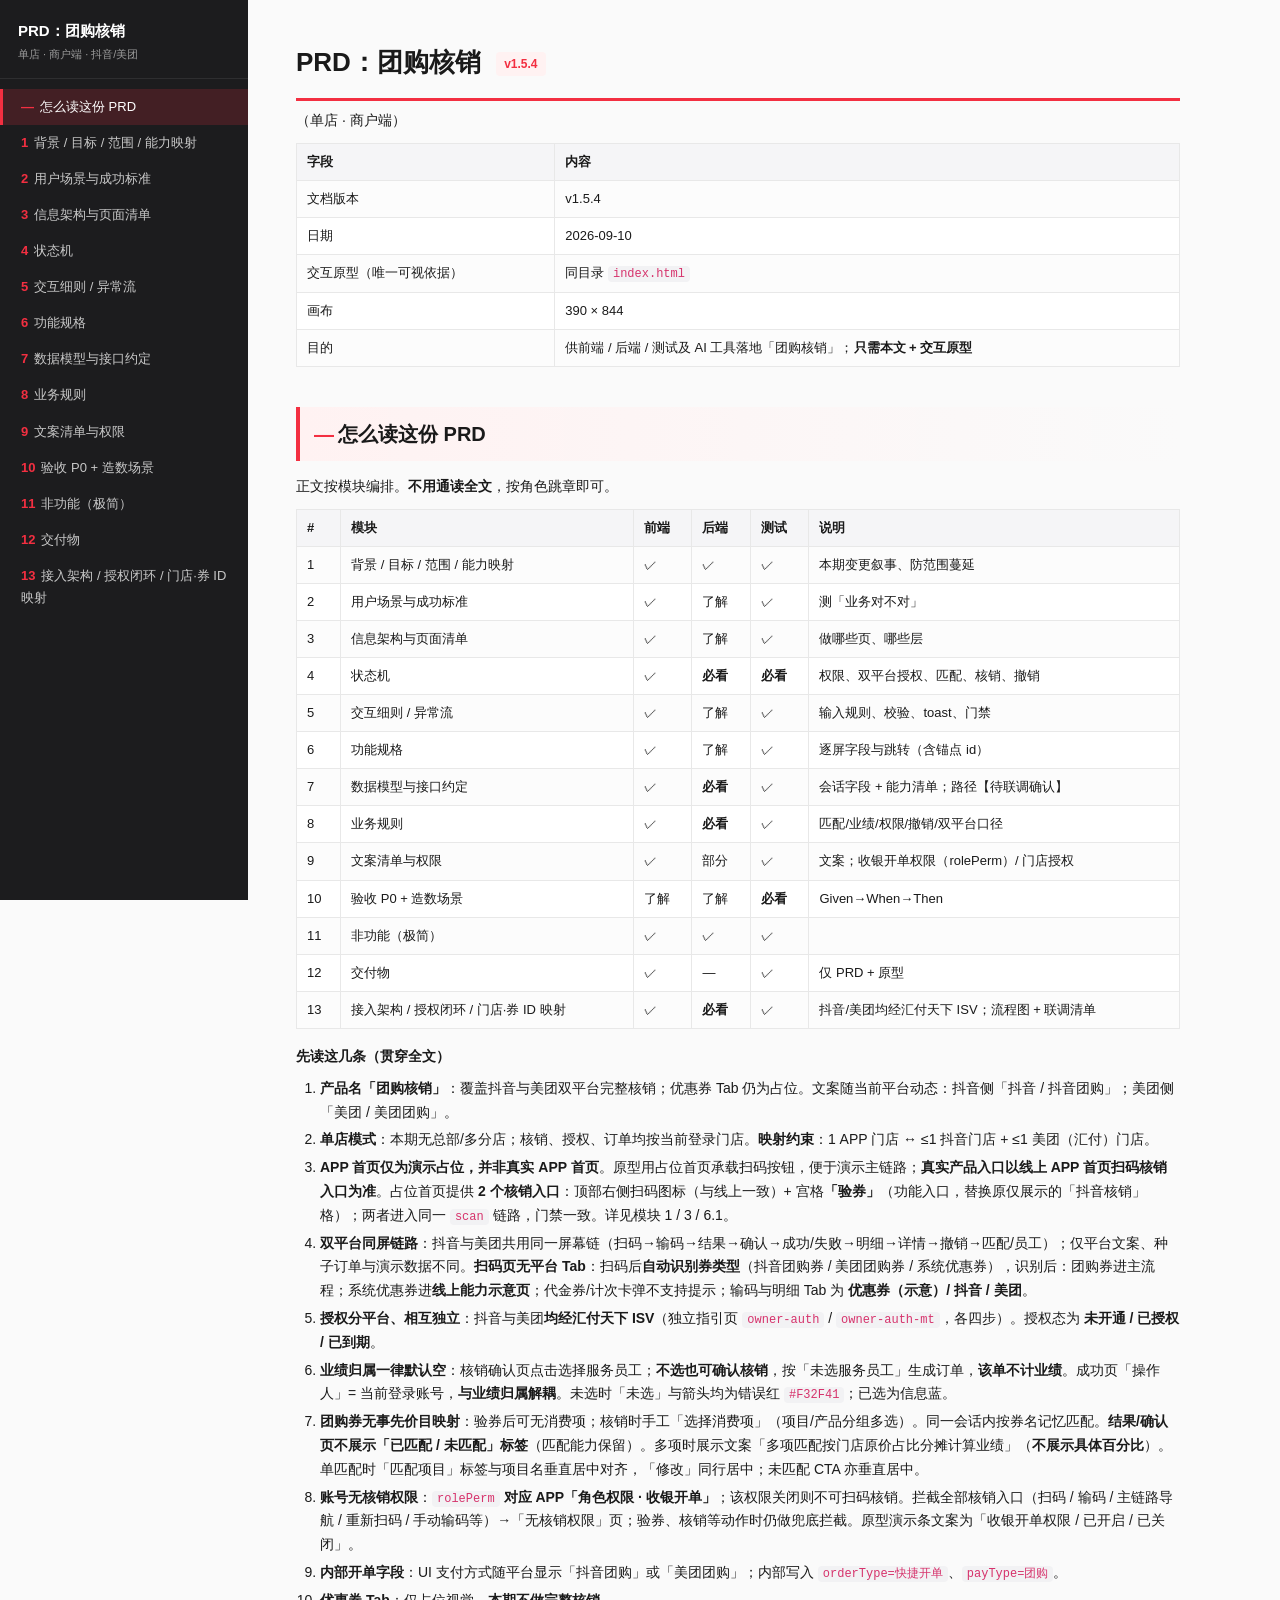
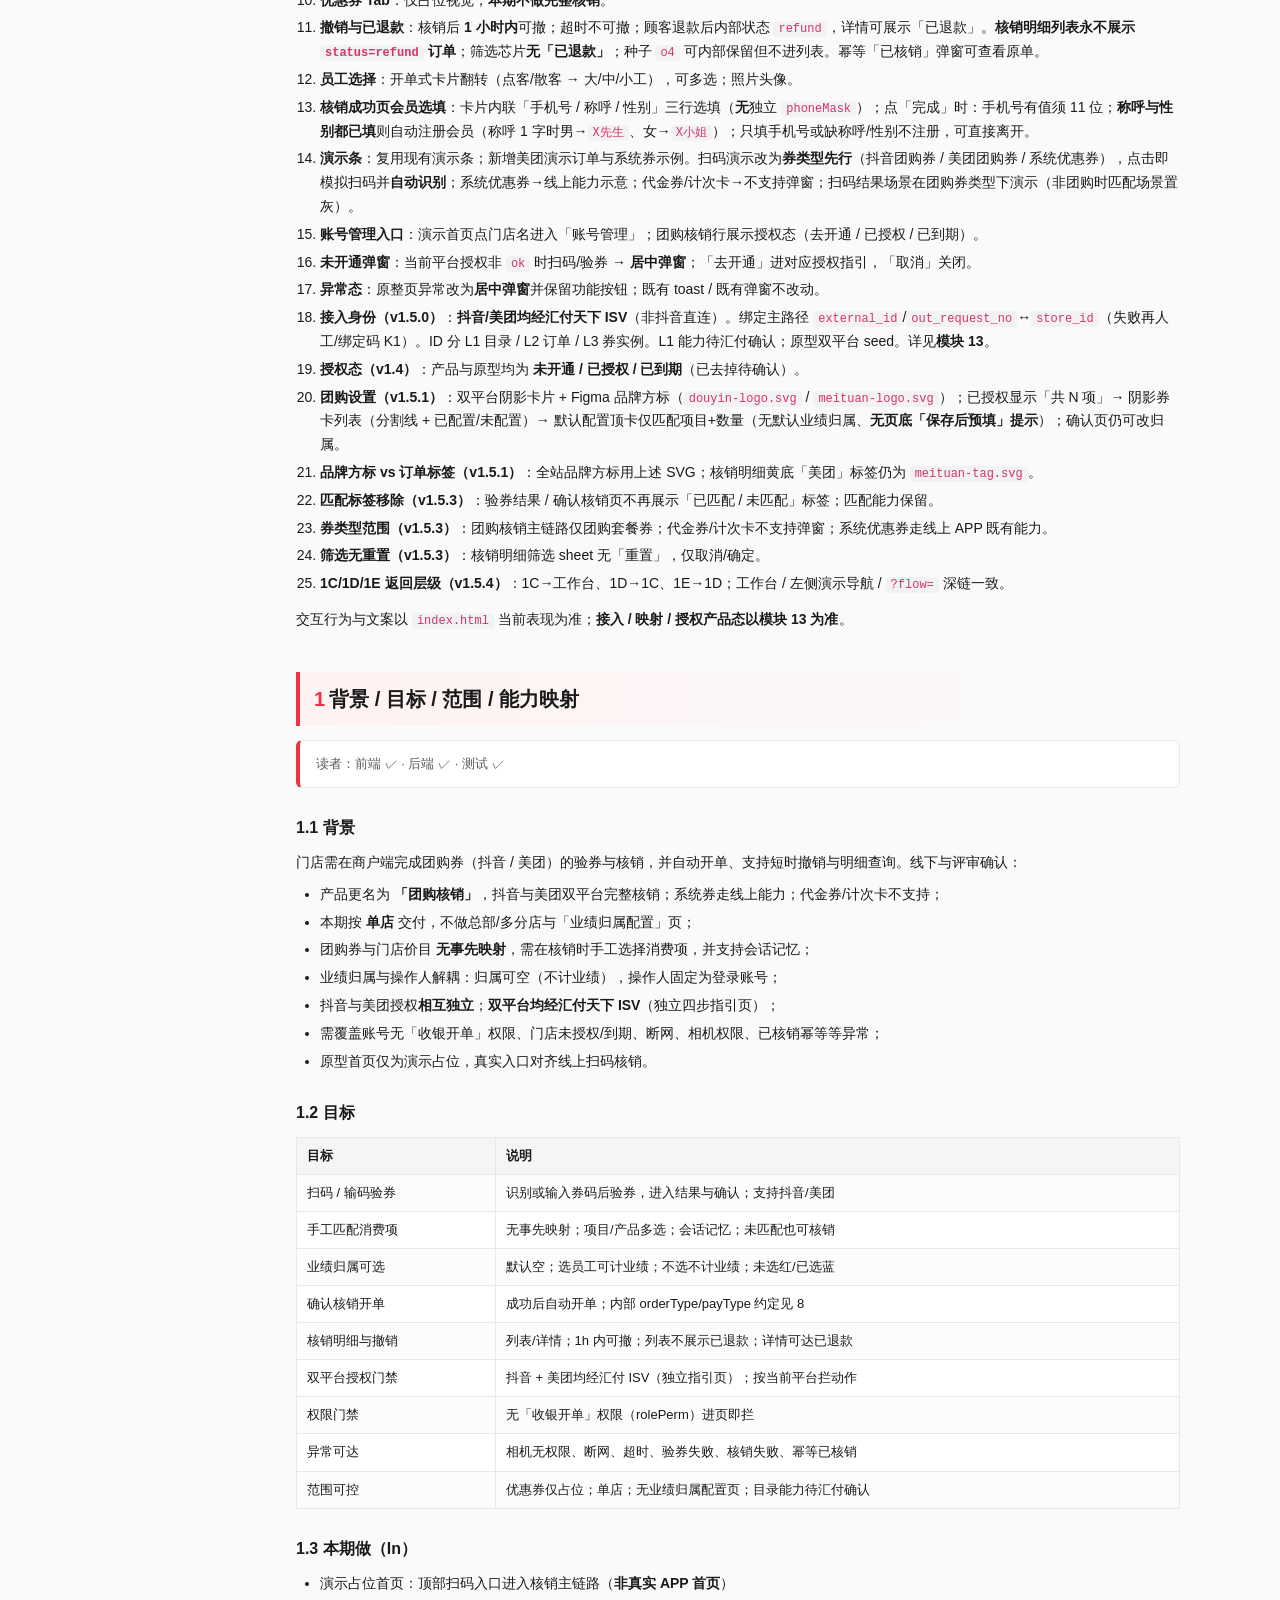
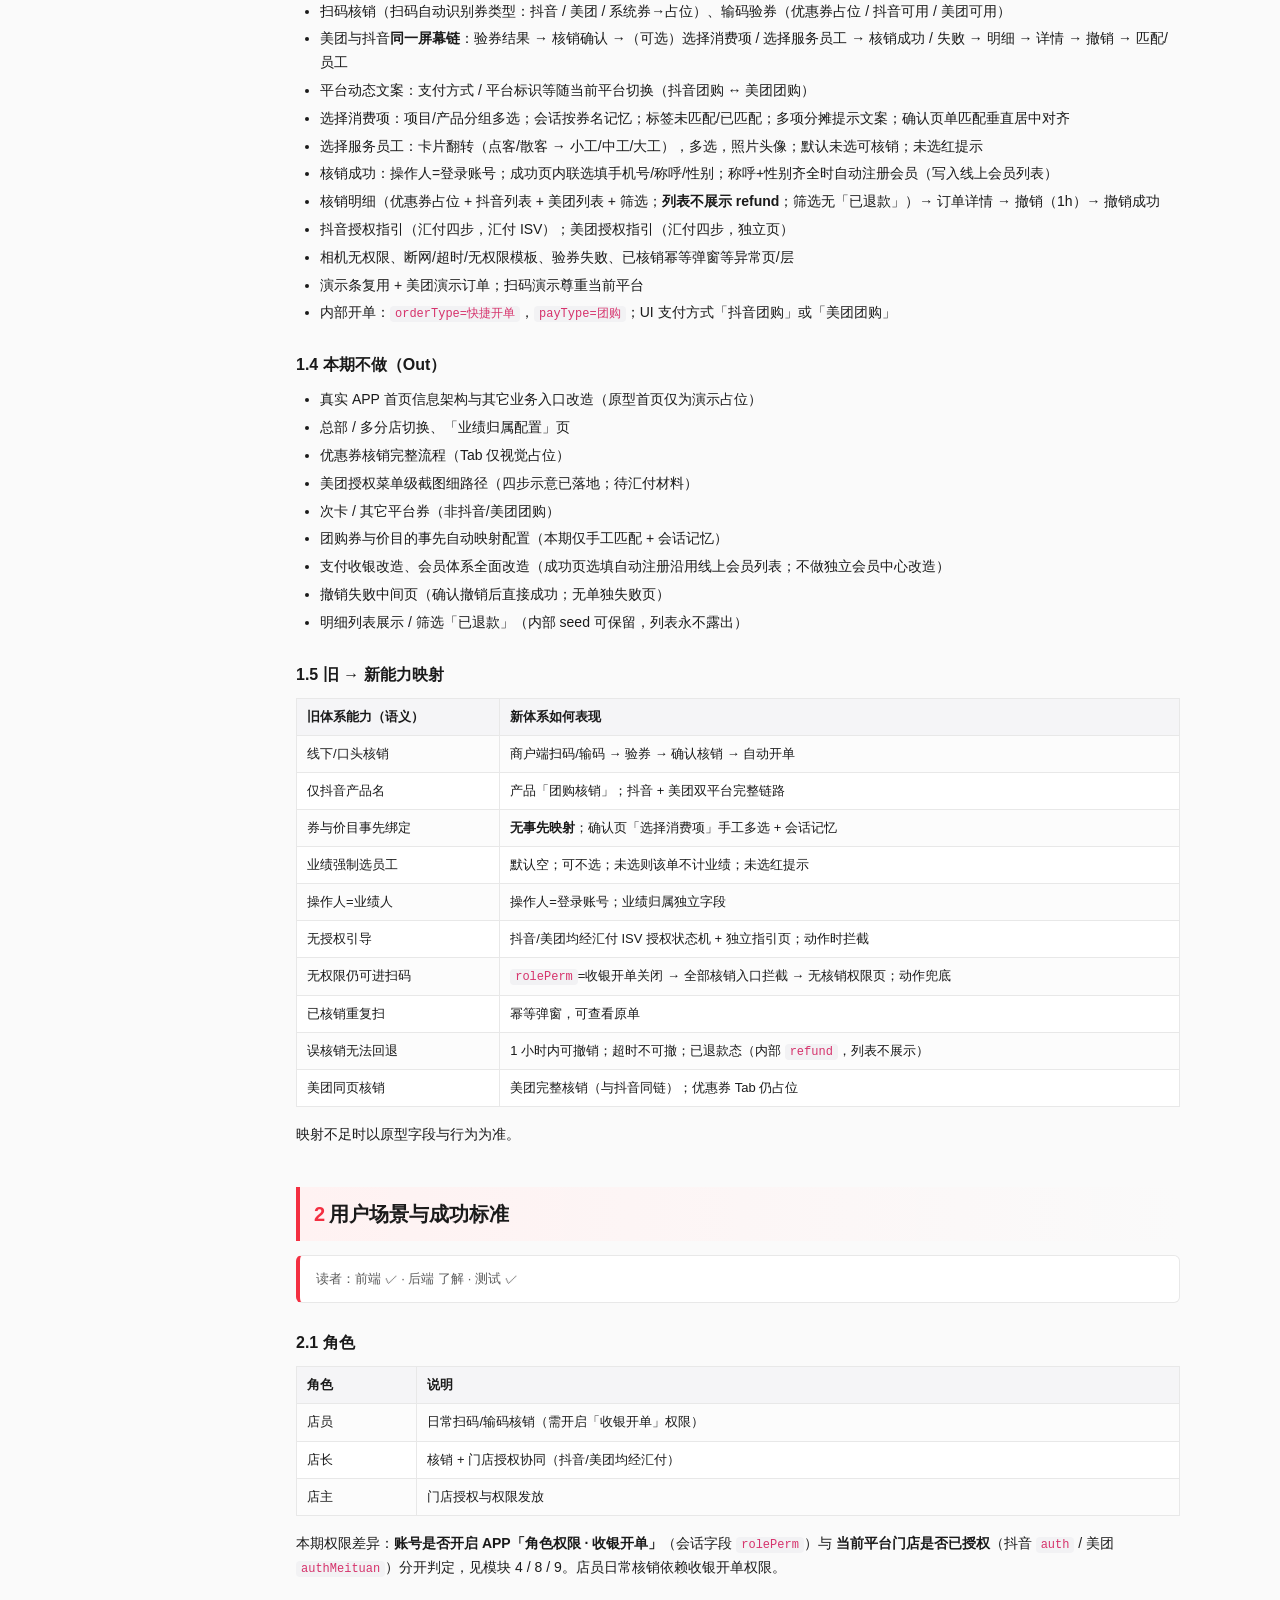
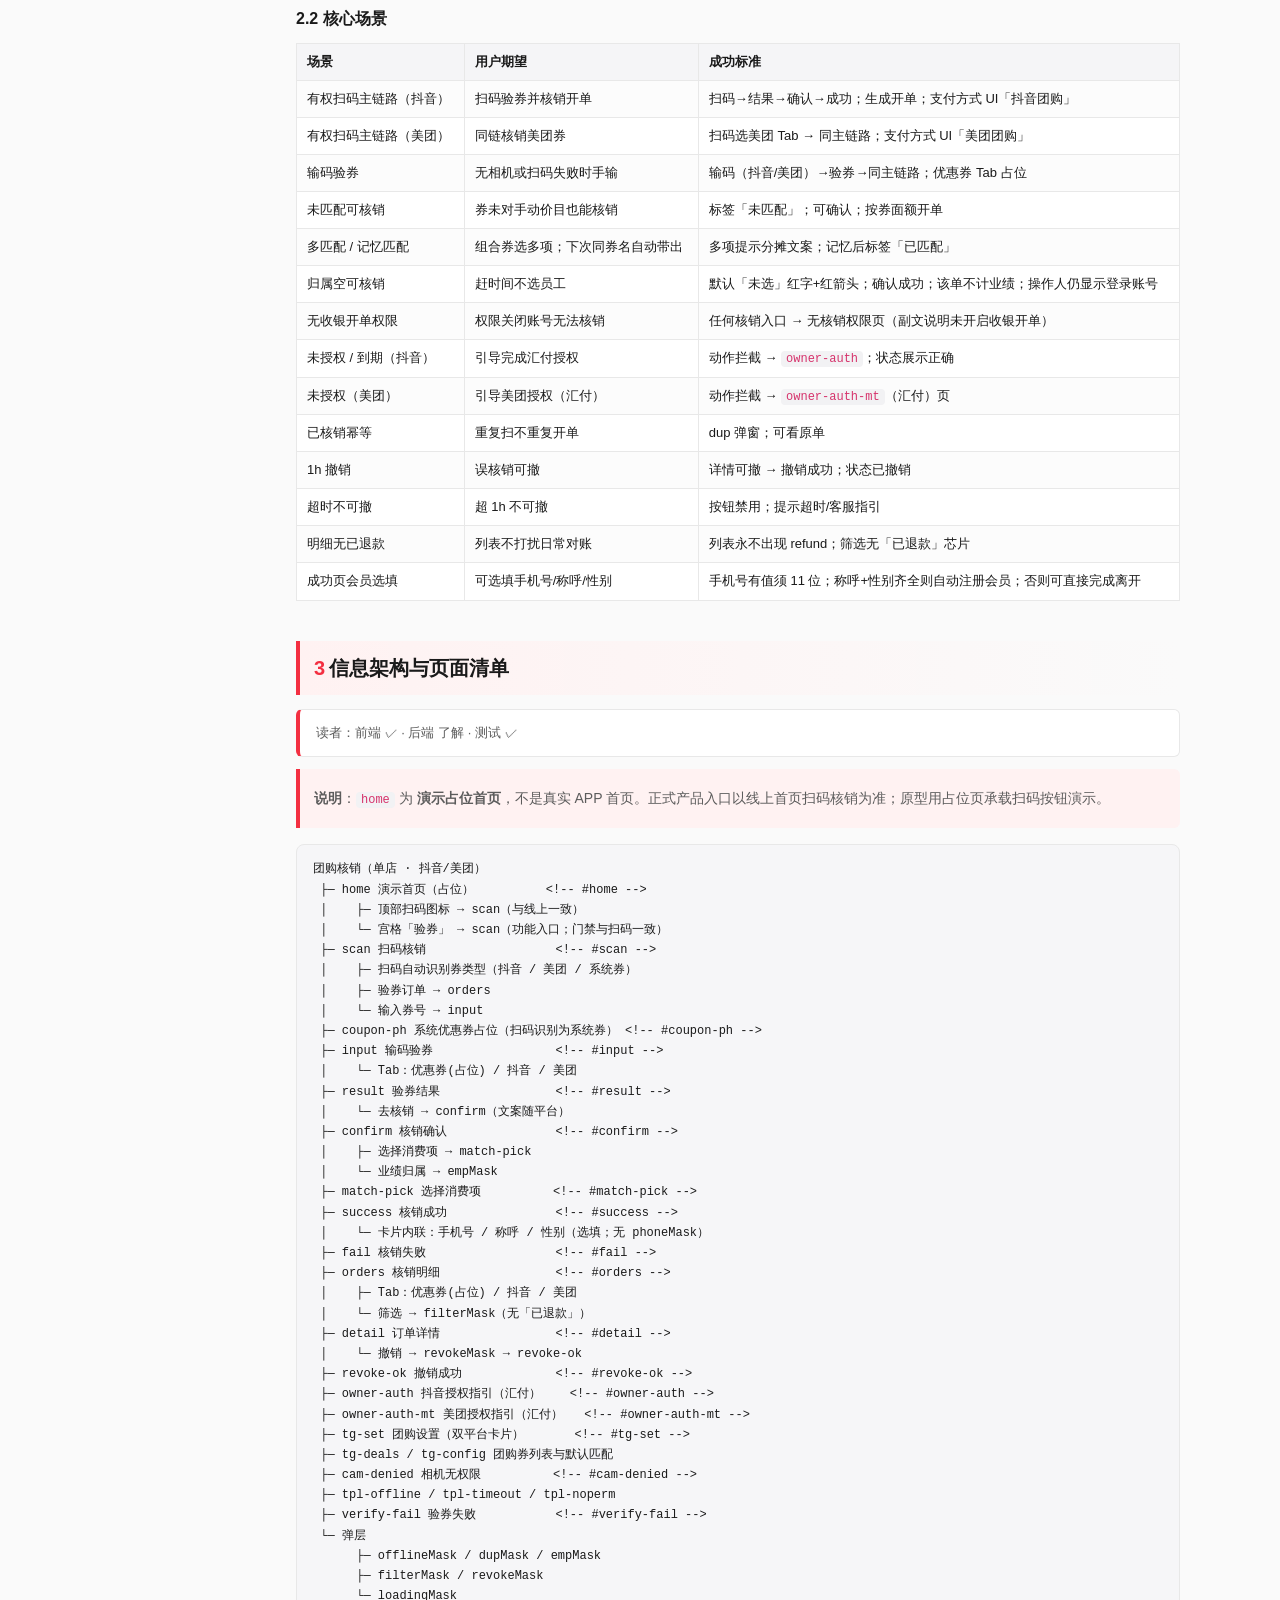
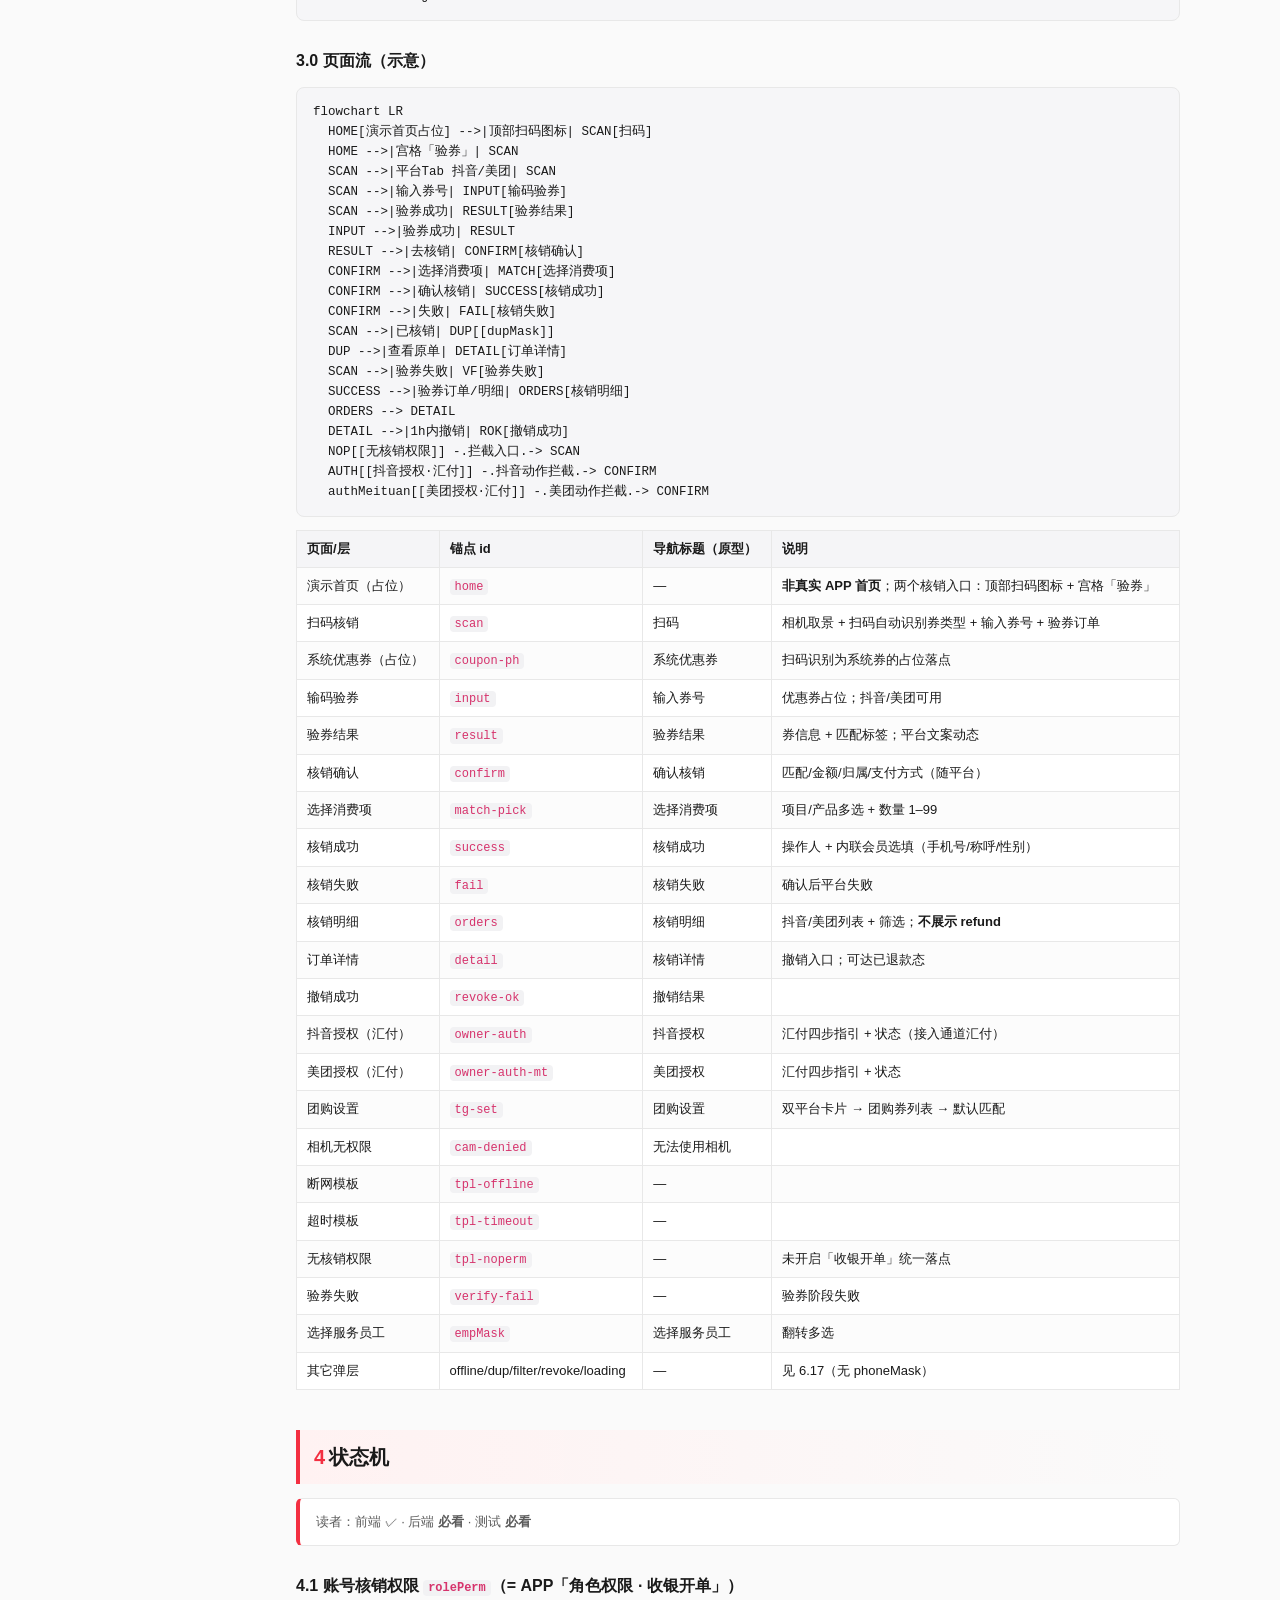
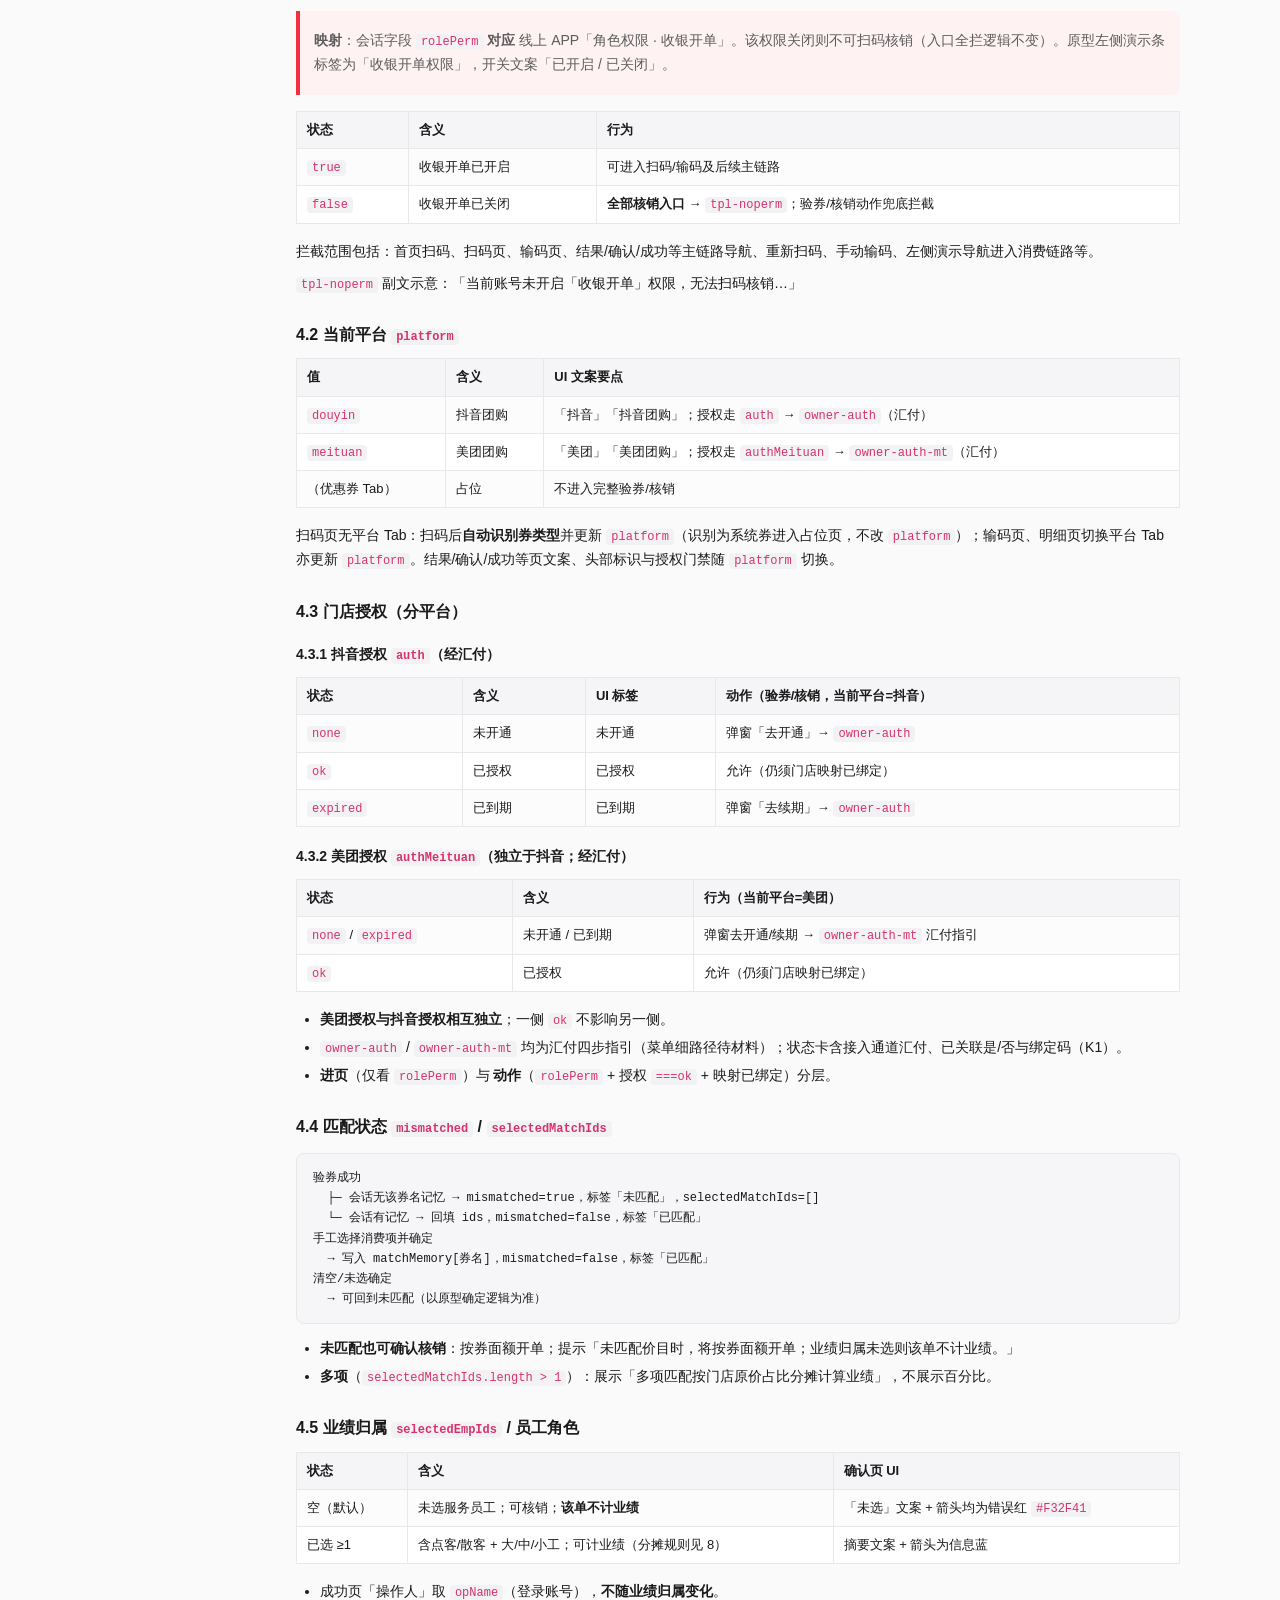
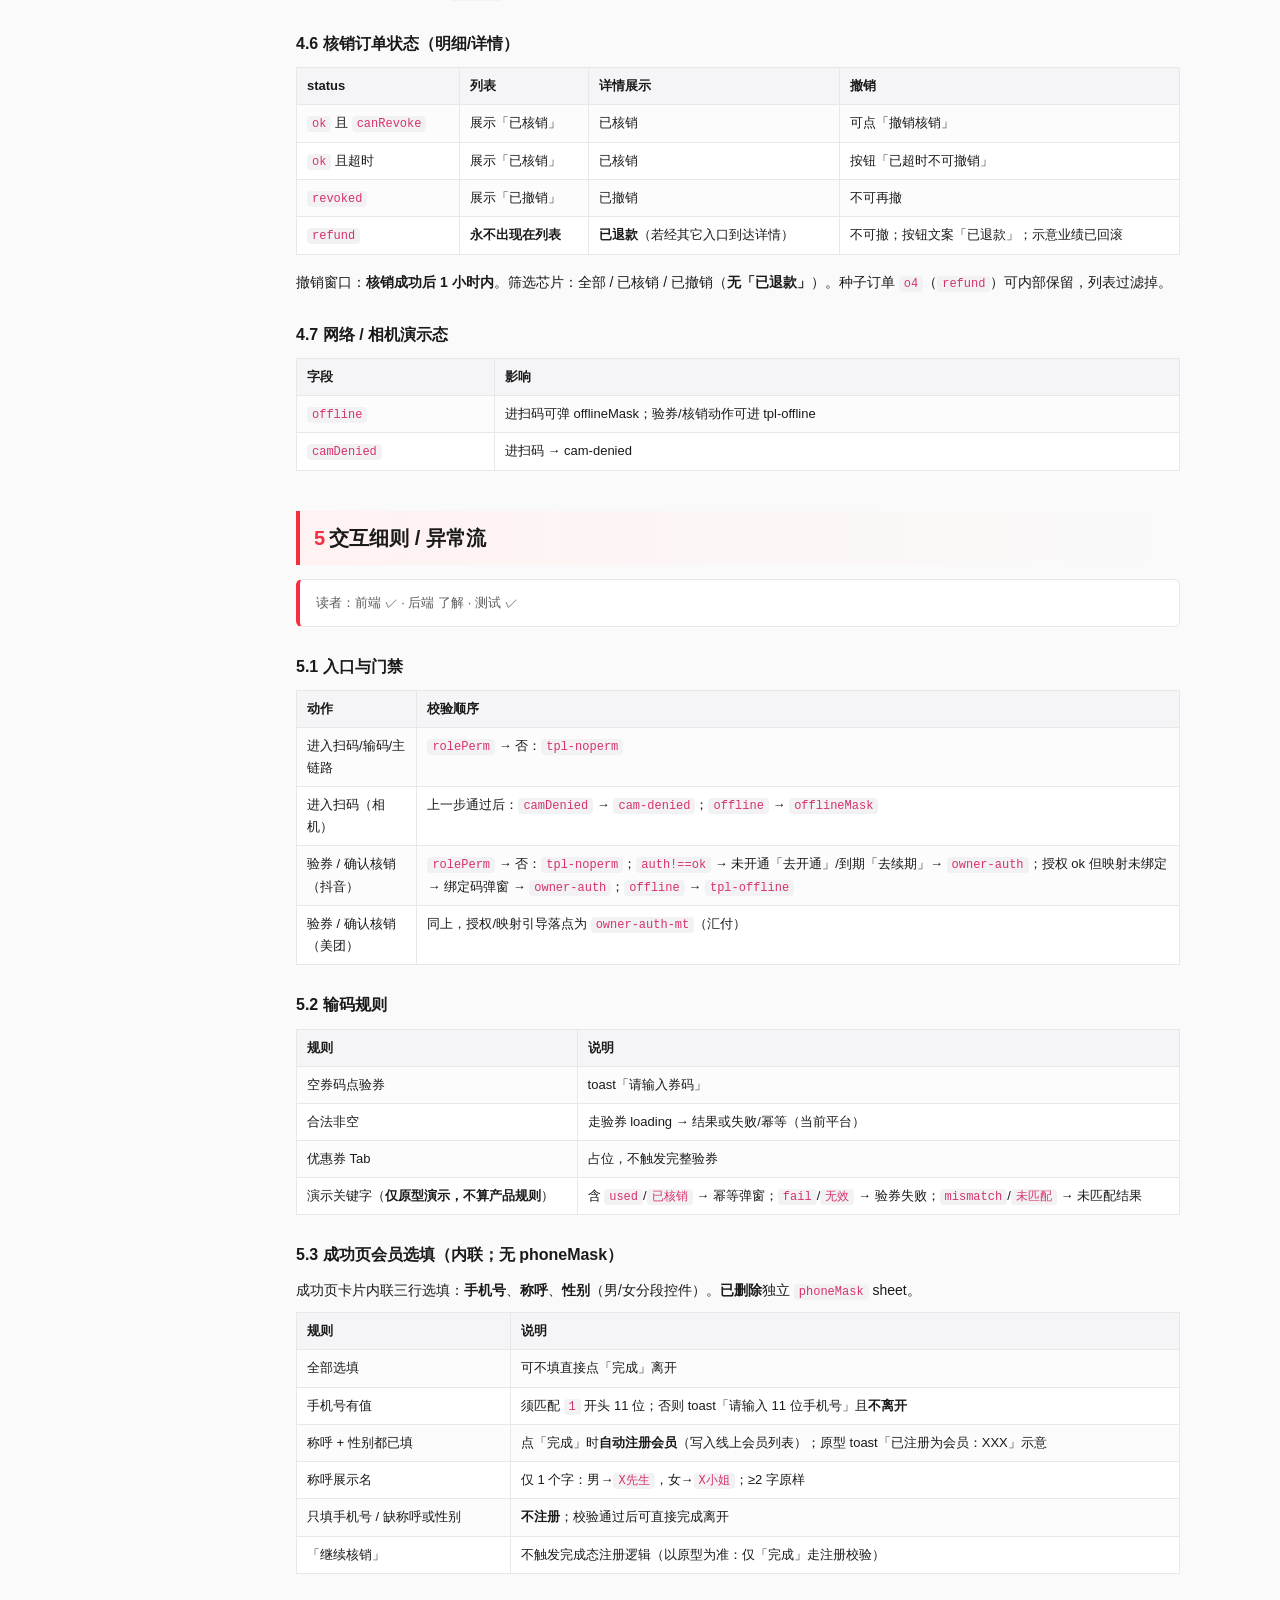
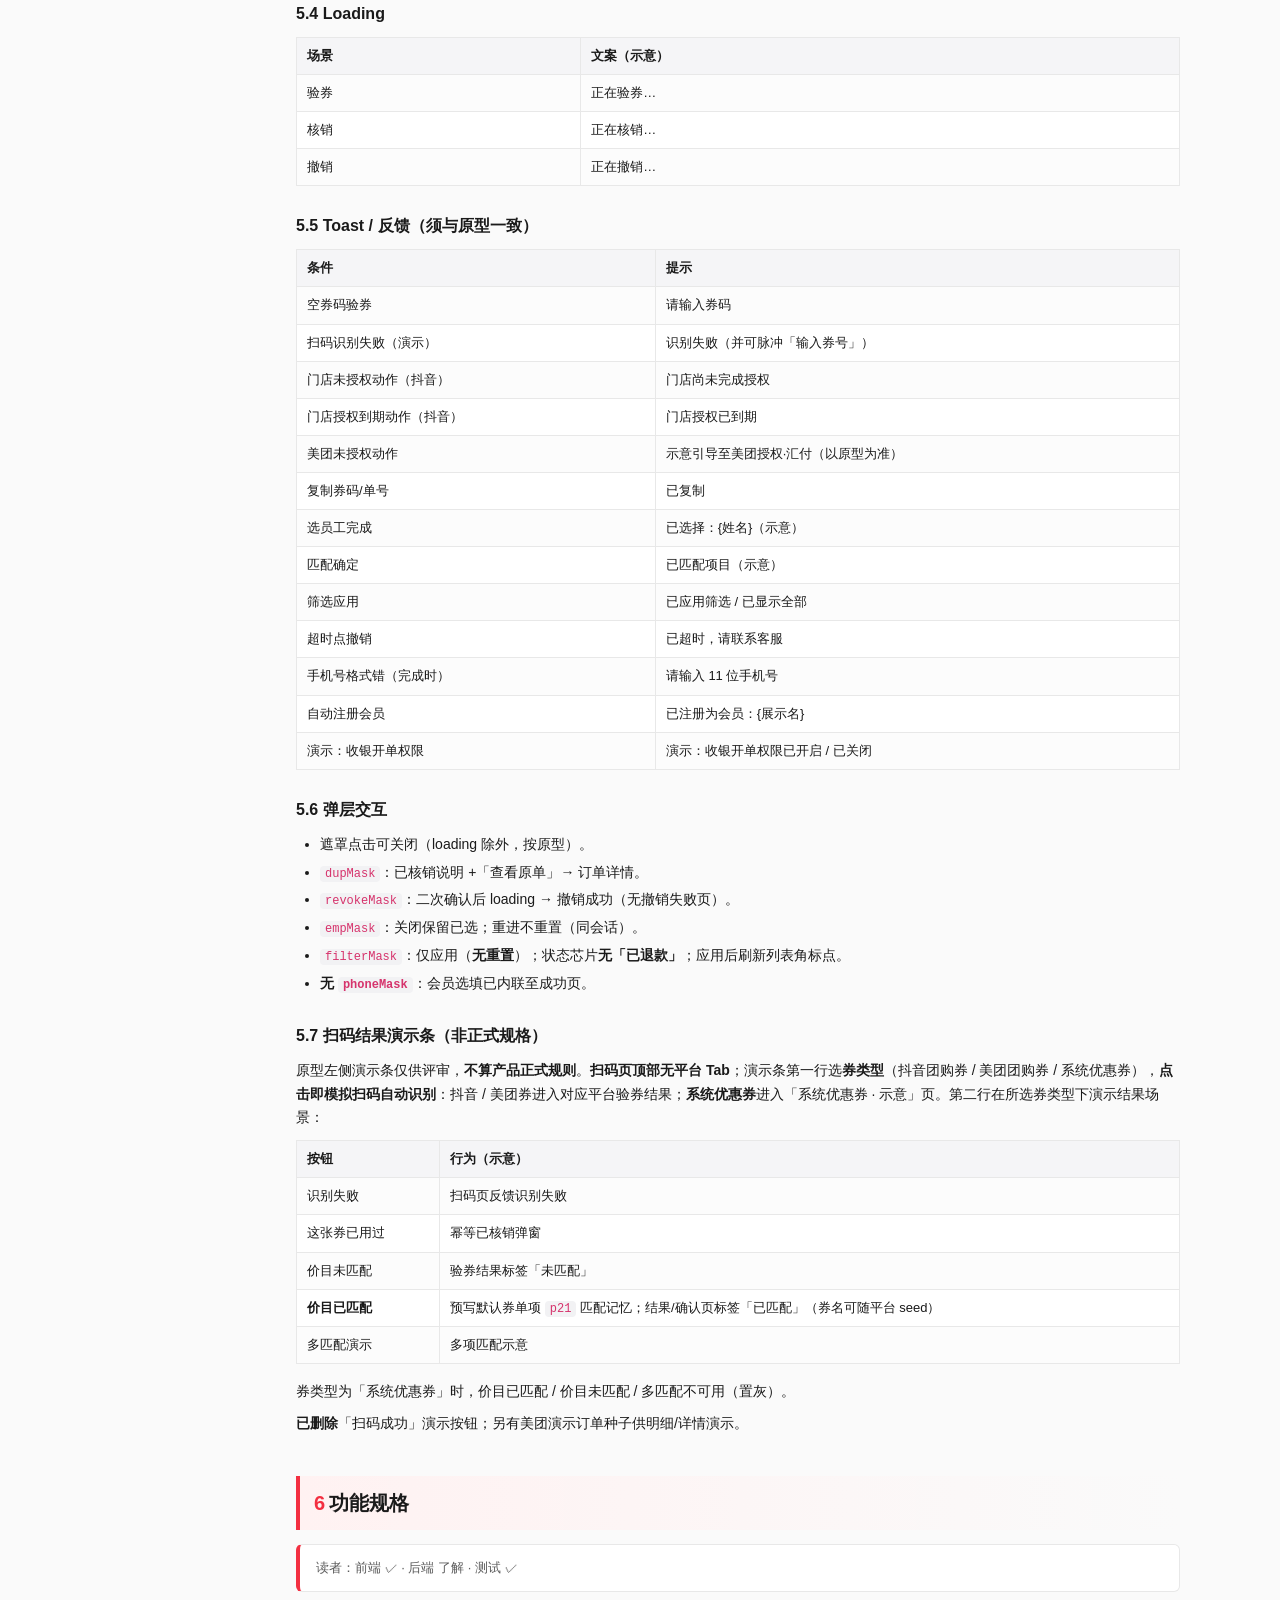
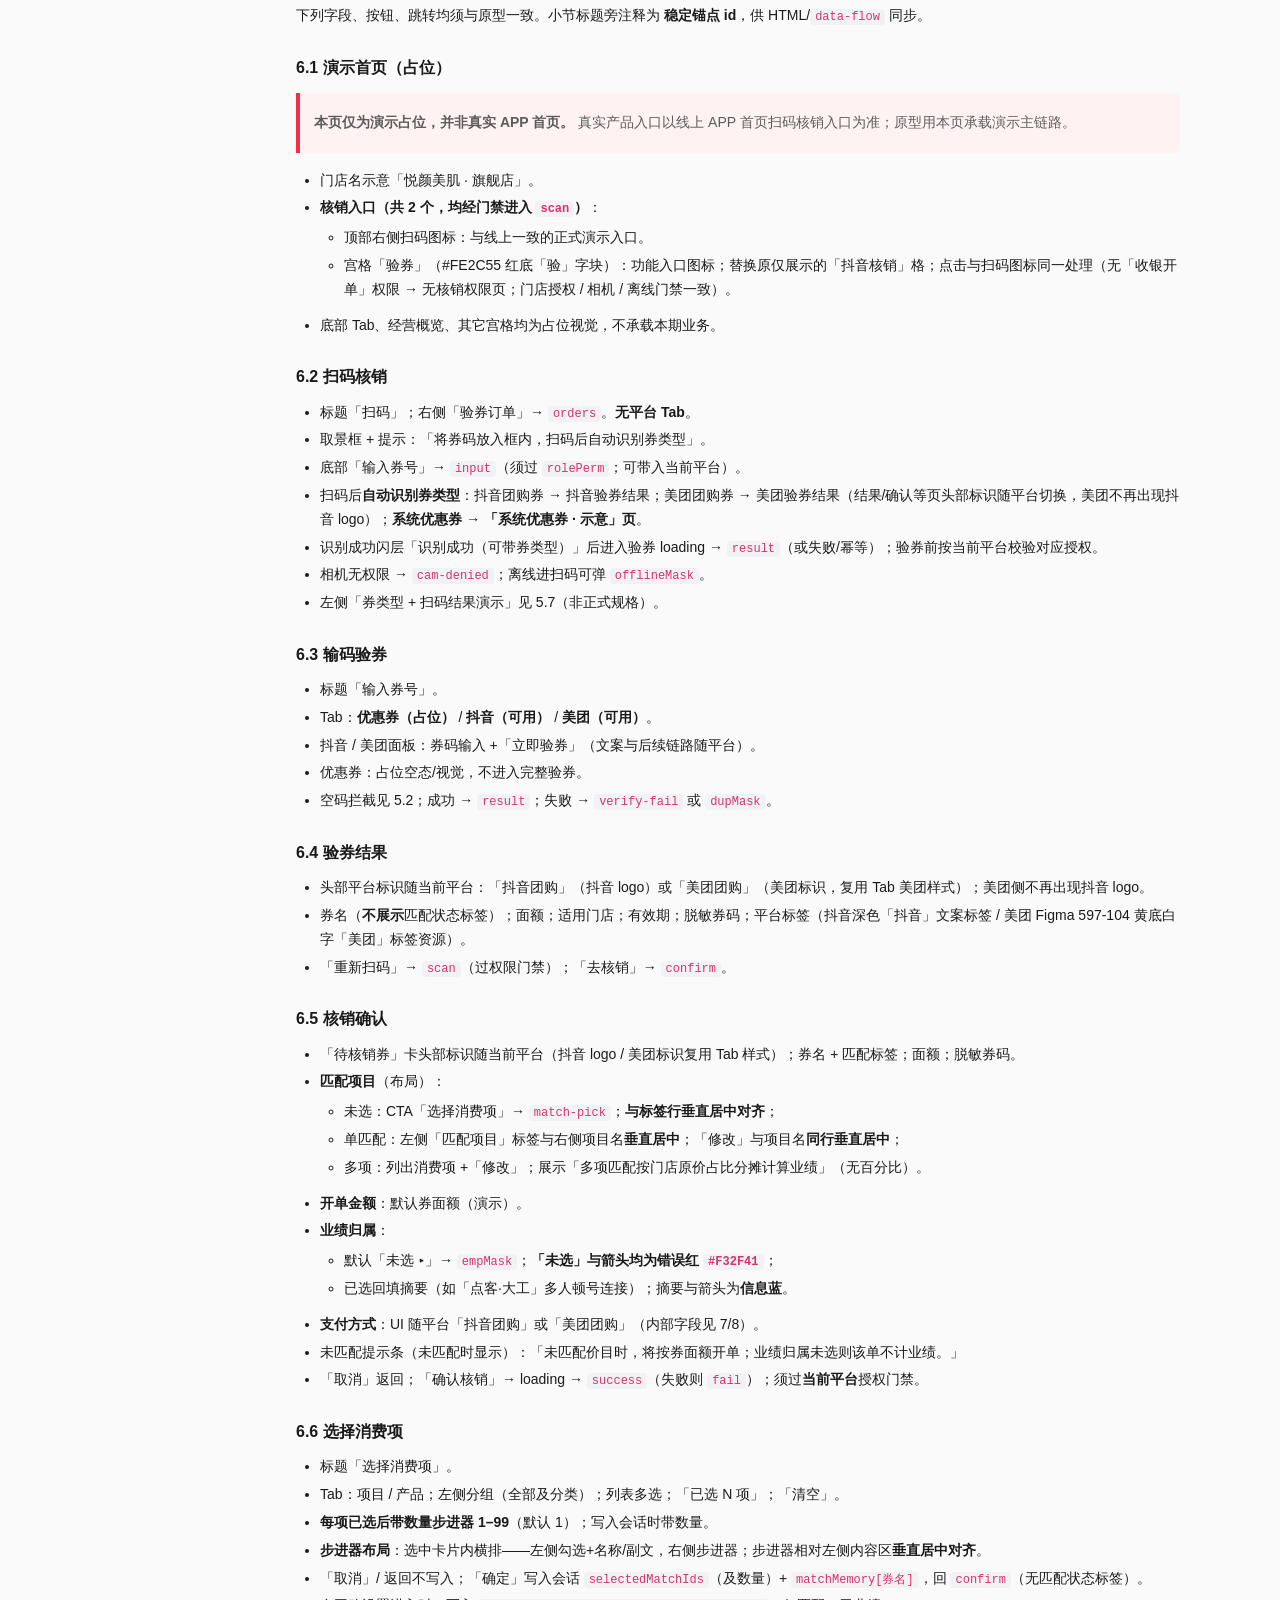
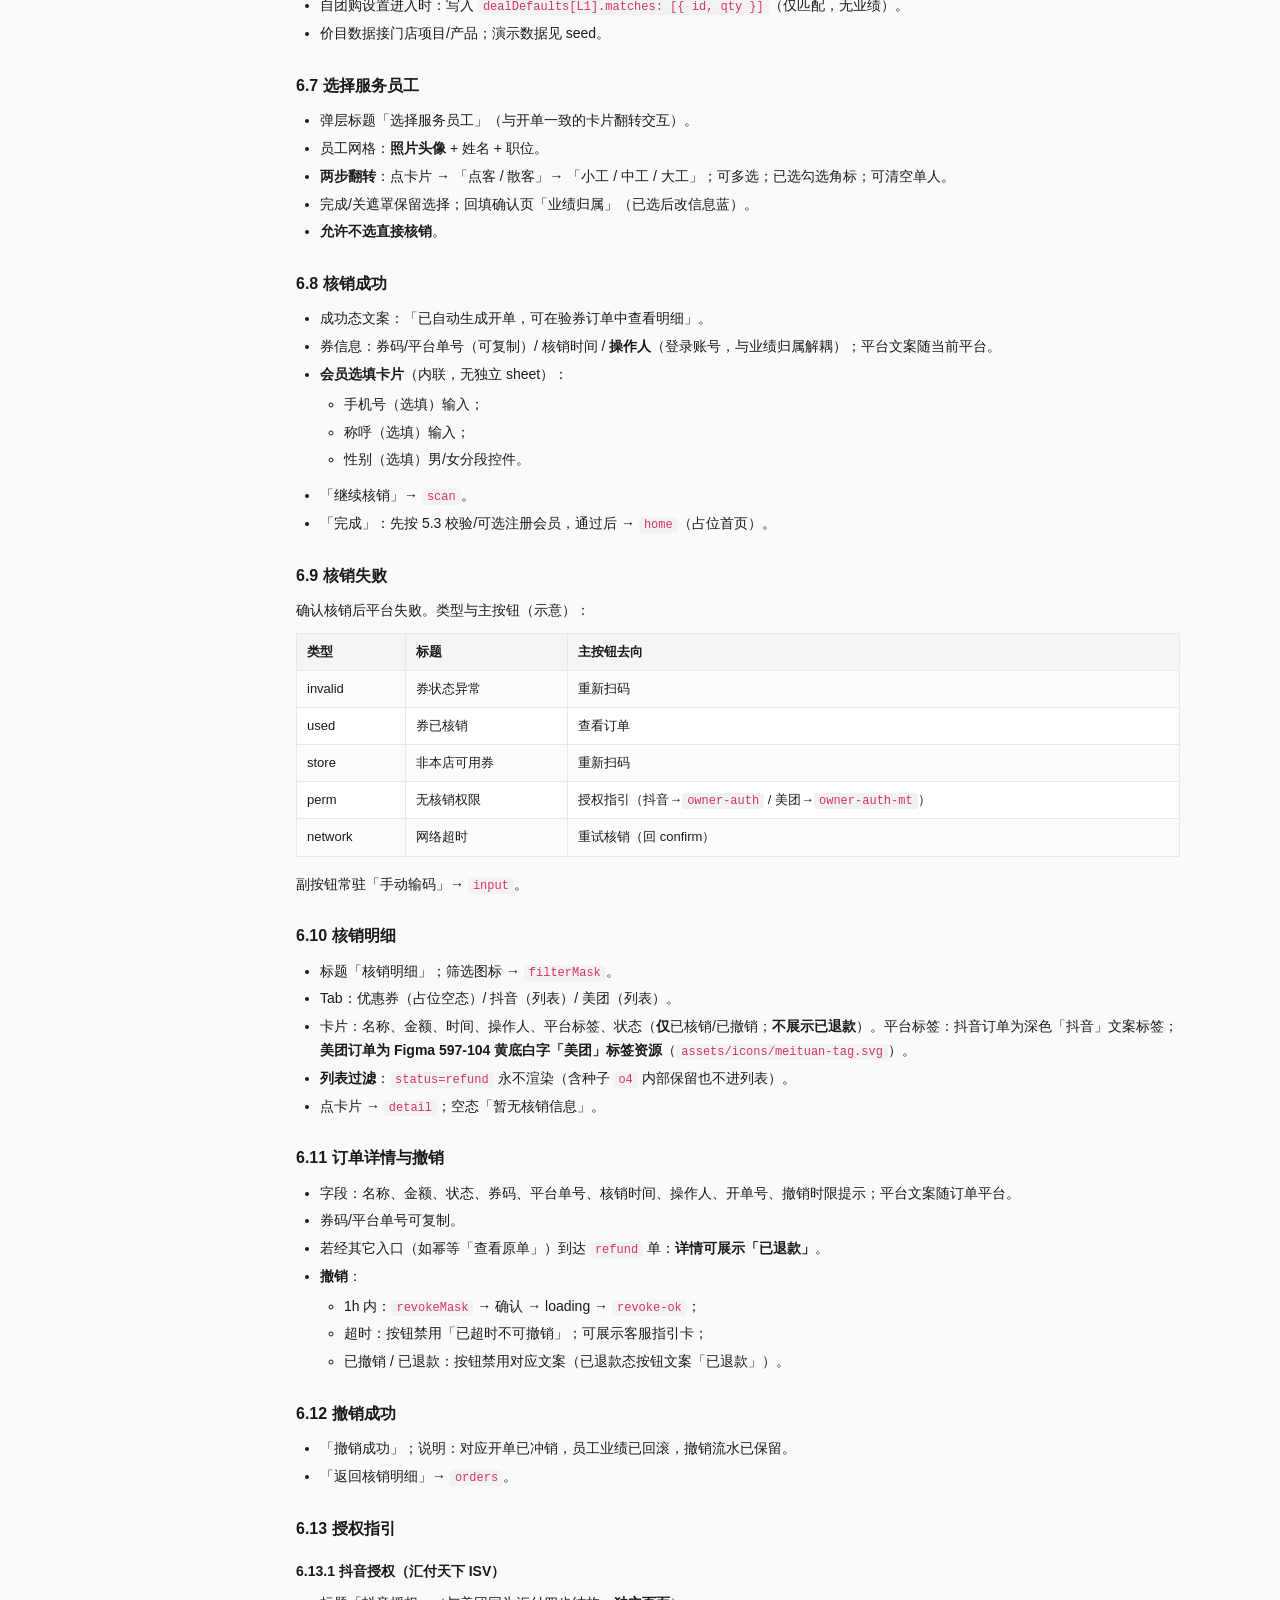
==== commit 016c4b16: "fix(团购设置): 修复 1C/1D/1E 标题栏返回失效 返回栈按逻辑父级初始化：1C→工作台、1D→1C、1E→1D；goBack 增加父级兜底，覆盖工作台/演示导航/深链入口；PRD 升至 v" ====
--- a/PRD-团购核销.html
+++ b/PRD-团购核销.html
@@ -96,12 +96,12 @@
 
 <div class="main">
 
-<h1>PRD：团购核销 <span class="tag">v1.5.3</span></h1>
+<h1>PRD：团购核销 <span class="tag">v1.5.4</span></h1>
 <p>（单店 · 商户端）</p>
 
 <table>
   <tr><th>字段</th><th>内容</th></tr>
-  <tr><td>文档版本</td><td>v1.5.3</td></tr>
+  <tr><td>文档版本</td><td>v1.5.4</td></tr>
   <tr><td>日期</td><td>2026-09-10</td></tr>
   <tr><td>交互原型（唯一可视依据）</td><td>同目录 <code>index.html</code></td></tr>
   <tr><td>画布</td><td>390 × 844</td></tr>
@@ -153,6 +153,7 @@
   <li><b>匹配标签移除（v1.5.3）</b>：验券结果 / 确认核销页不再展示「已匹配 / 未匹配」标签；匹配能力保留。</li>
   <li><b>券类型范围（v1.5.3）</b>：团购核销主链路仅团购套餐券；代金券/计次卡不支持弹窗；系统优惠券走线上 APP 既有能力。</li>
   <li><b>筛选无重置（v1.5.3）</b>：核销明细筛选 sheet 无「重置」，仅取消/确定。</li>
+  <li><b>1C/1D/1E 返回层级（v1.5.4）</b>：1C→工作台、1D→1C、1E→1D；工作台 / 左侧演示导航 / <code>?flow=</code> 深链一致。</li>
 </ol>
 
 <p>交互行为与文案以 <code>index.html</code> 当前表现为准；<b>接入 / 映射 / 授权产品态以模块 13 为准</b>。</p>
@@ -698,6 +699,7 @@
 <h4 id="tg-set">6.13.4 团购设置</h4>
 <ul>
   <li>入口：工作台「团购设置」→ 双平台大卡片（抖音核销 / 美团核销）。</li>
+  <li><b>标题栏返回层级（v1.5.4）</b>：1C 团购设置 → <b>工作台</b>；1D 团购券列表 → 1C；1E 默认配置 → 1D。与进入路径无关（工作台宫格 / 左侧演示导航 / <code>?flow=</code> 深链一致）。</li>
   <li>视觉：白底圆角 14 + 阴影 <code>1px 2px 5px rgba(0,0,0,0.08)</code>；左侧 <b>48×48</b> Figma 方标（<code>douyin-logo.svg</code> / <code>meituan-logo.svg</code>）；右侧圆底右箭头（<code>chevron-circle-right.svg</code>）。</li>
   <li>状态：未开通「去开通」；已到期「授权已到期，去续期」；其它非 ok tip 橙色；<b>已授权显示「共 N 项」</b>（目录条数，灰色 <code>#929292</code>）。</li>
   <li>点击：非 ok → 授权指引；ok 未映射 → 绑定码弹窗；ok 且已映射 → 团购券列表（L1）。</li>
@@ -1093,7 +1095,7 @@
 <p><b>剑琅：</b>映射唯一约束、验券前门禁、目录同步任务（视 H4）、订单落平台单号、后台人工补录、去入驻外链、<code>dealDefaults.matches:[{id,qty}]</code>。</p>
 <blockquote><p>开放问题：双平台 L1 预拉可行性（H4）；汇付后台菜单截图。已落地：映射缺失弹窗、绑定码+已关联、授权三态、团购设置默认仅匹配+数量、美团称「团购券」、品牌方标 SVG、1C/1D/1E 阴影券卡、默认配置去页底预填提示、用户端隐藏团单/商品 ID。完整表见 <code>PRD-团购核销.md</code> 模块 13.6。</p></blockquote>
 
-<div class="foot">PRD：团购核销 · v1.5.3 · 2026-09-10 · 交互原型 index.html（390 × 844）</div>
+<div class="foot">PRD：团购核销 · v1.5.4 · 2026-09-10 · 交互原型 index.html（390 × 844）</div>
 
 </div>
 
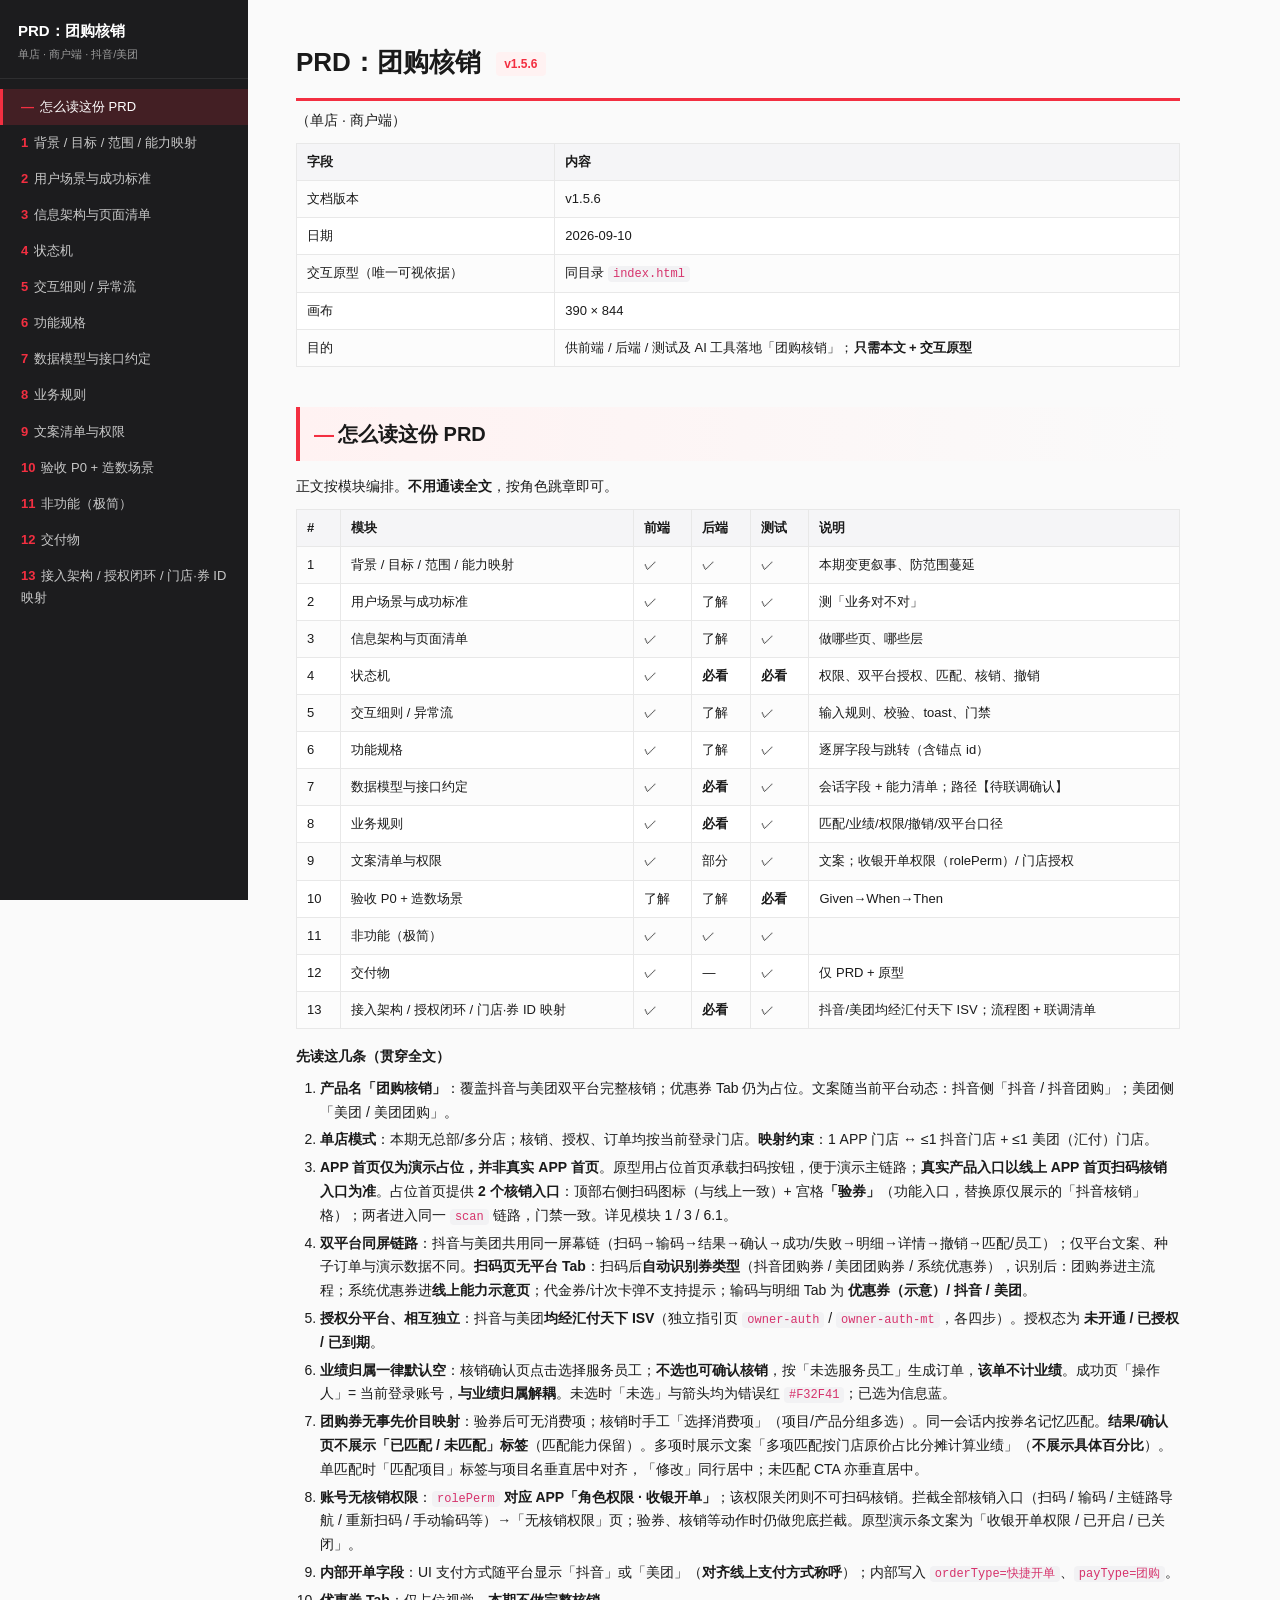
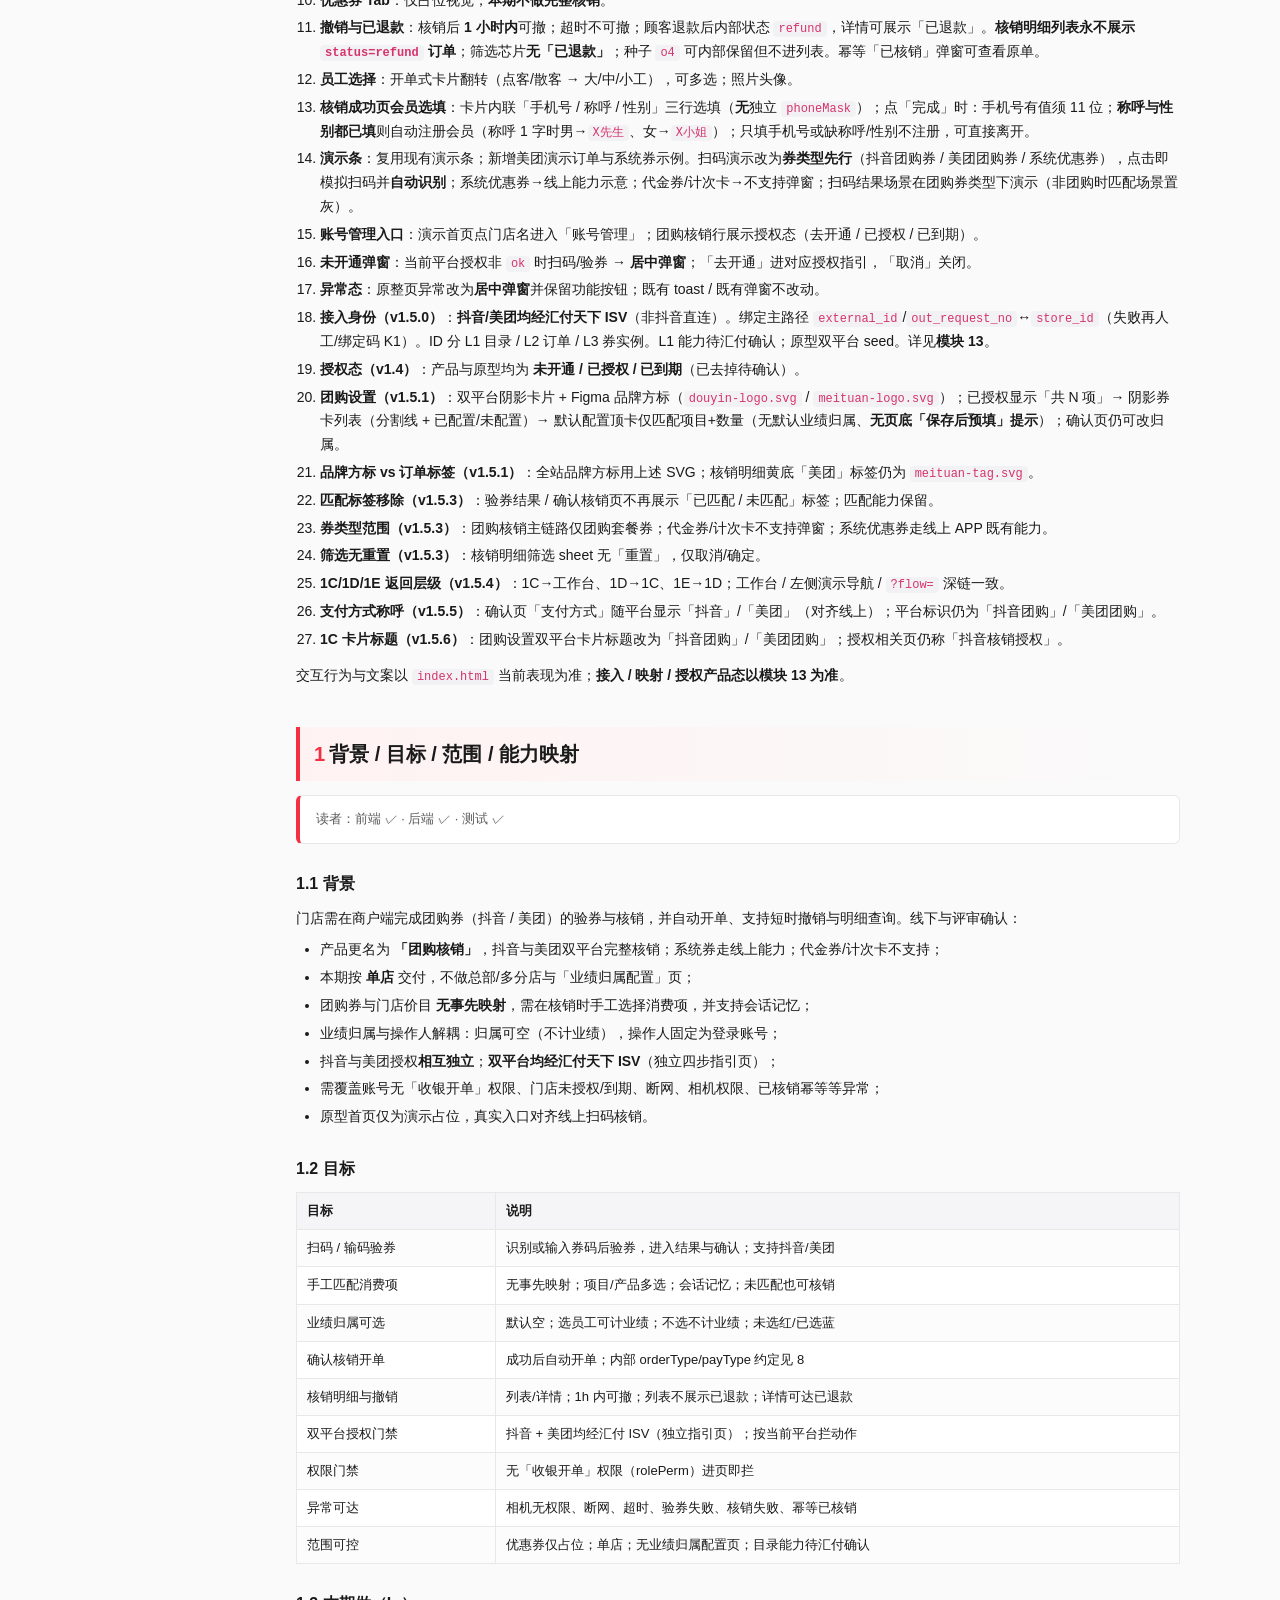
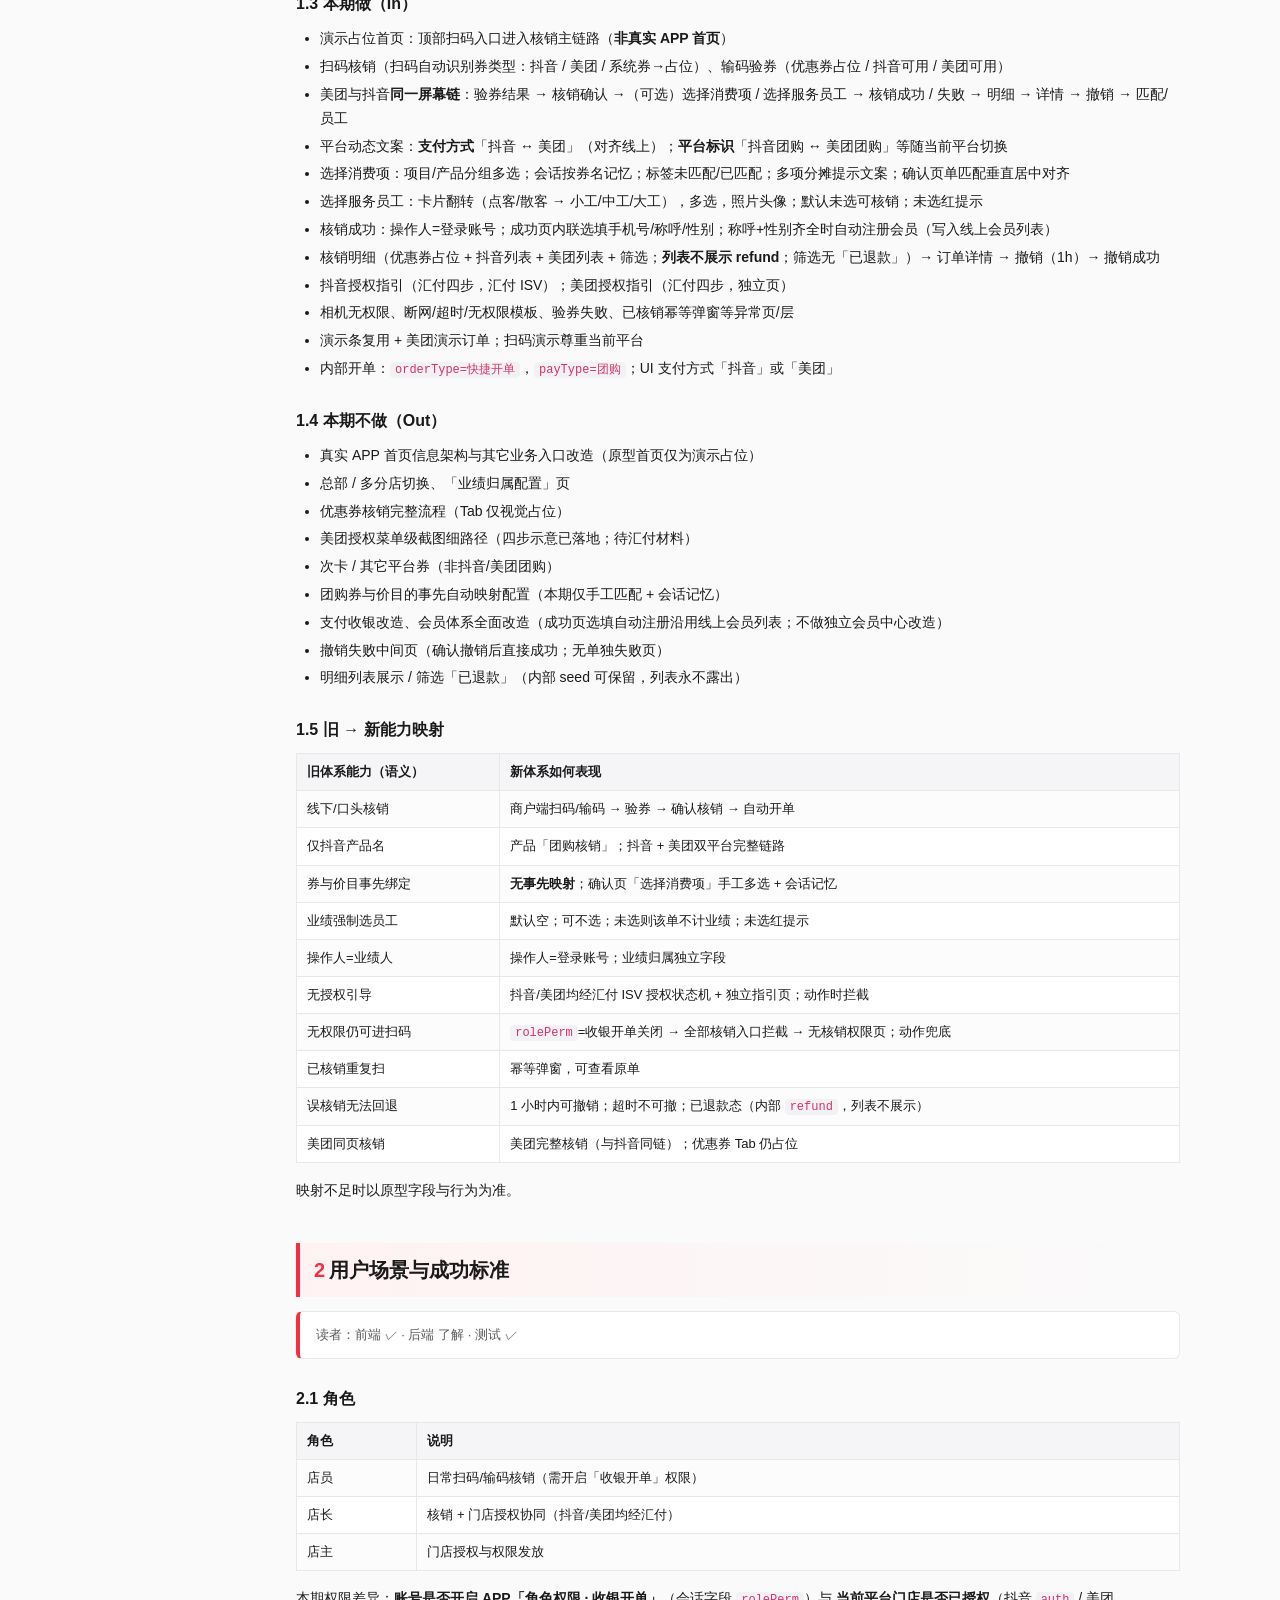
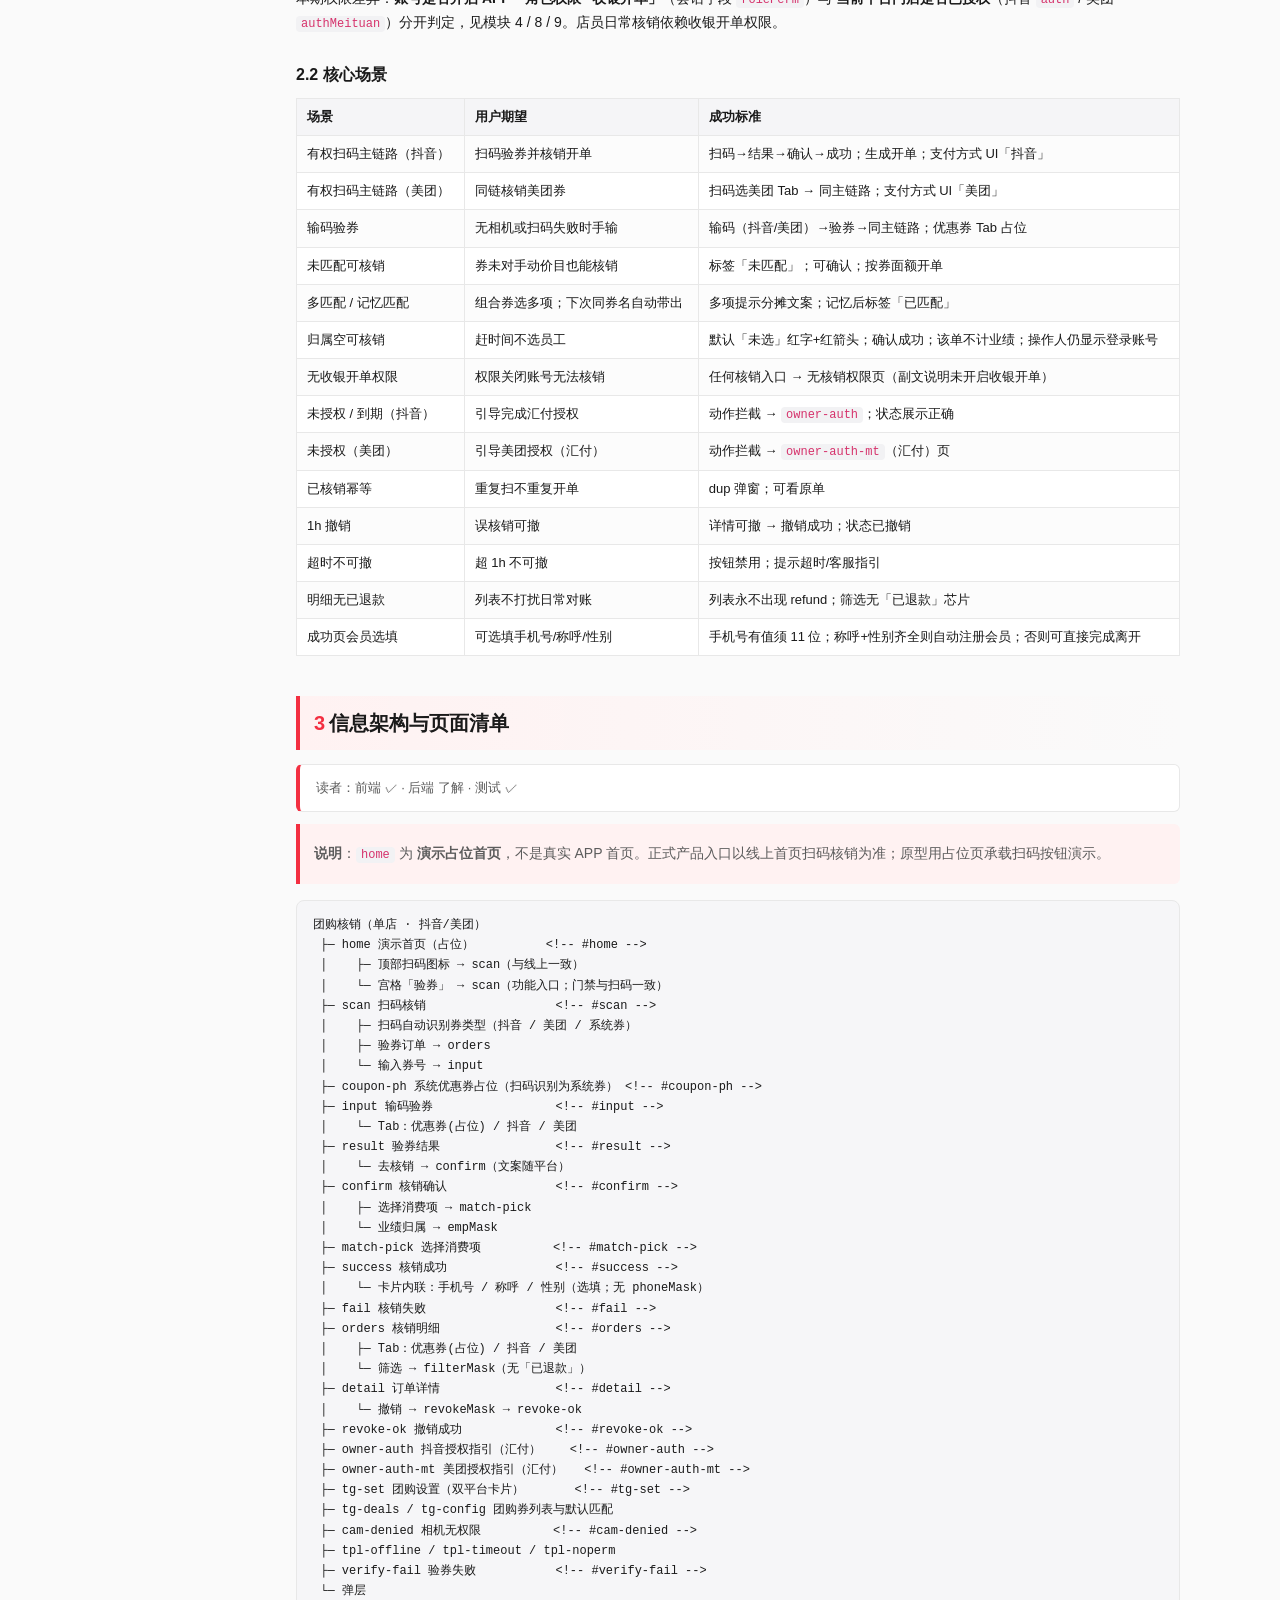
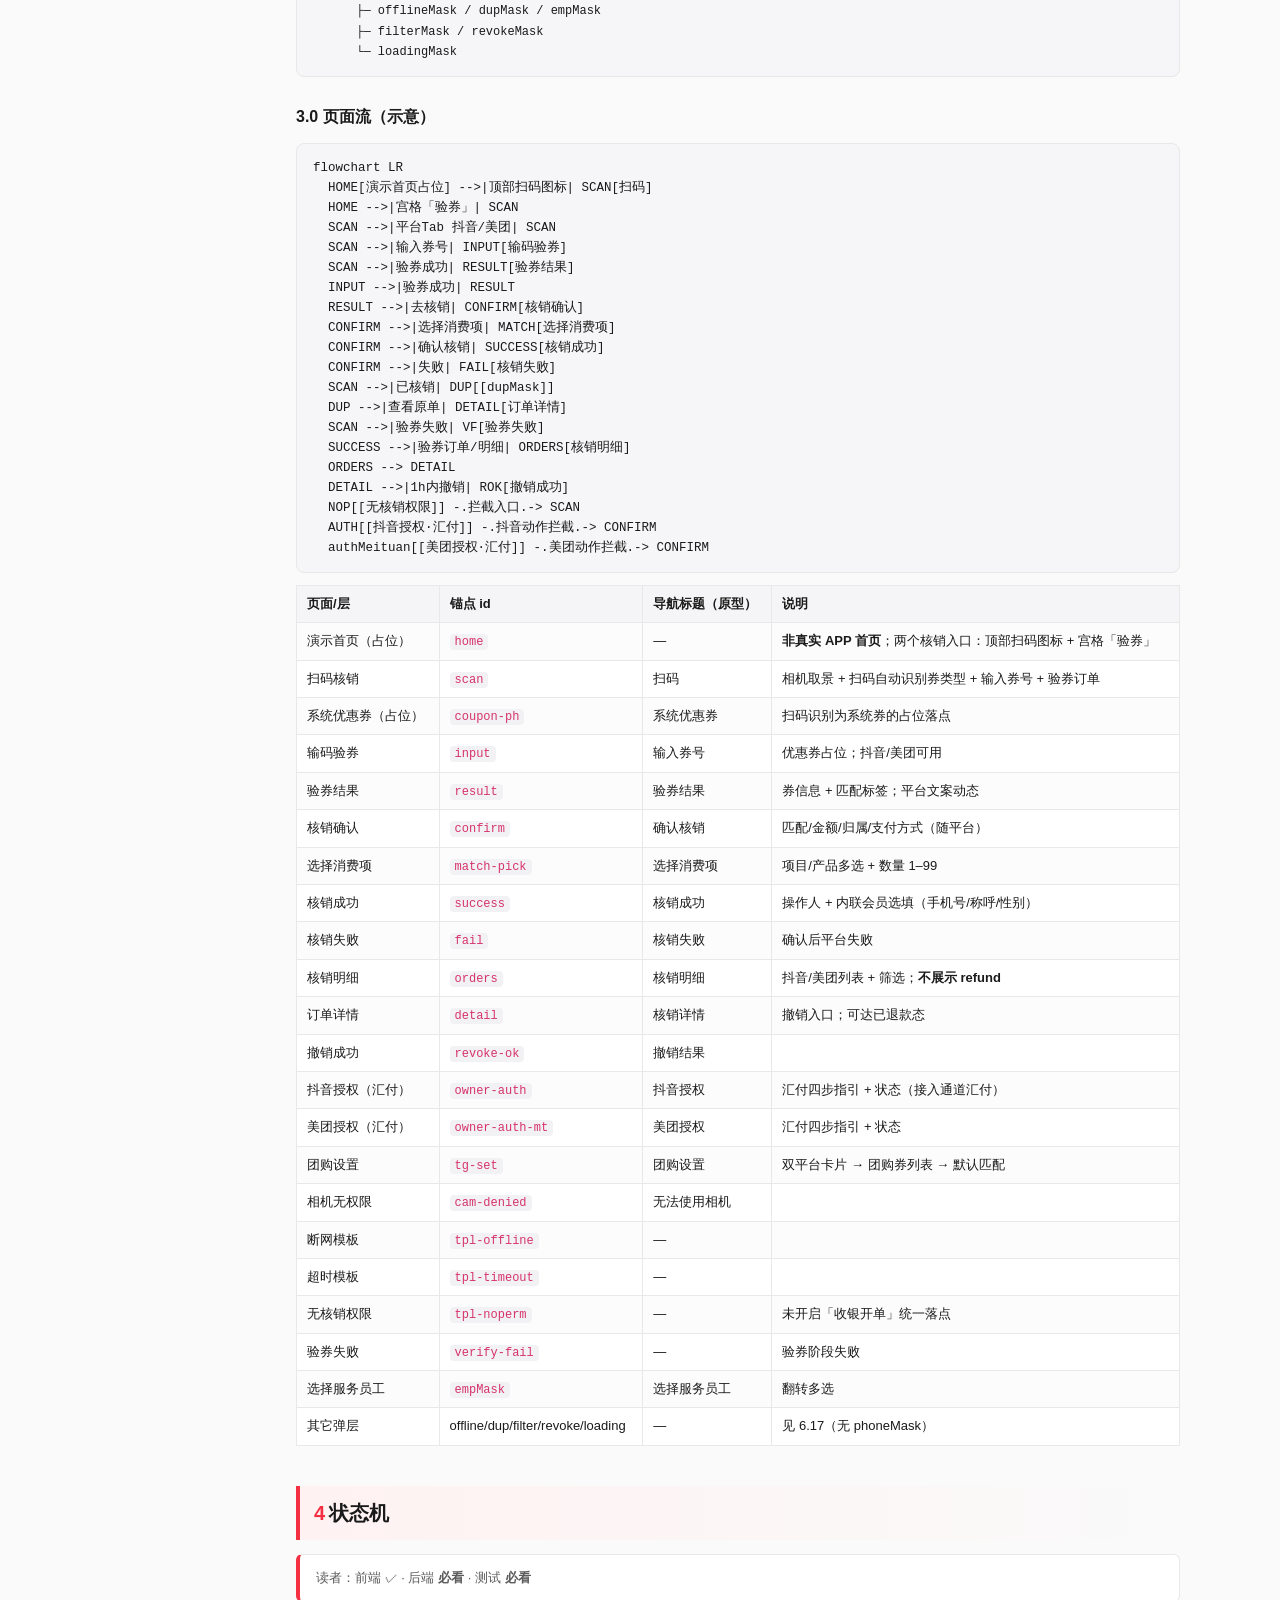
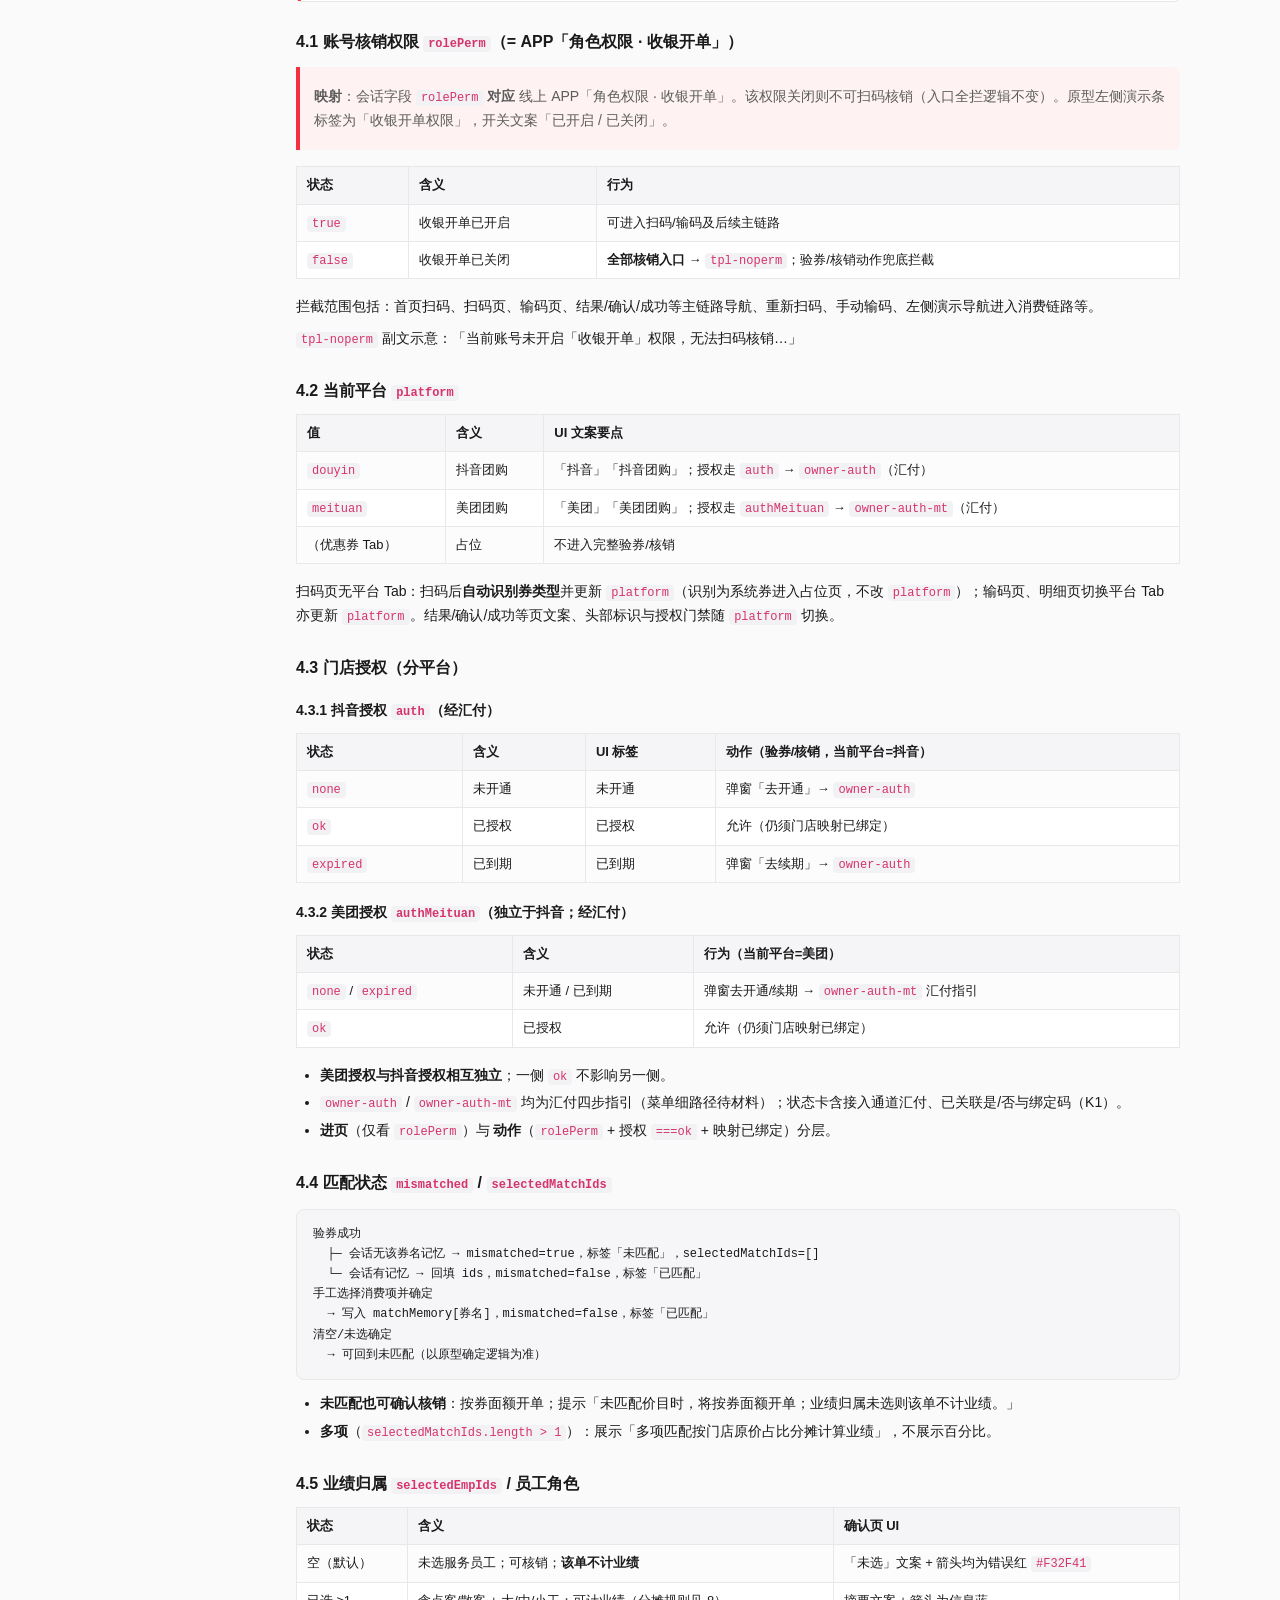
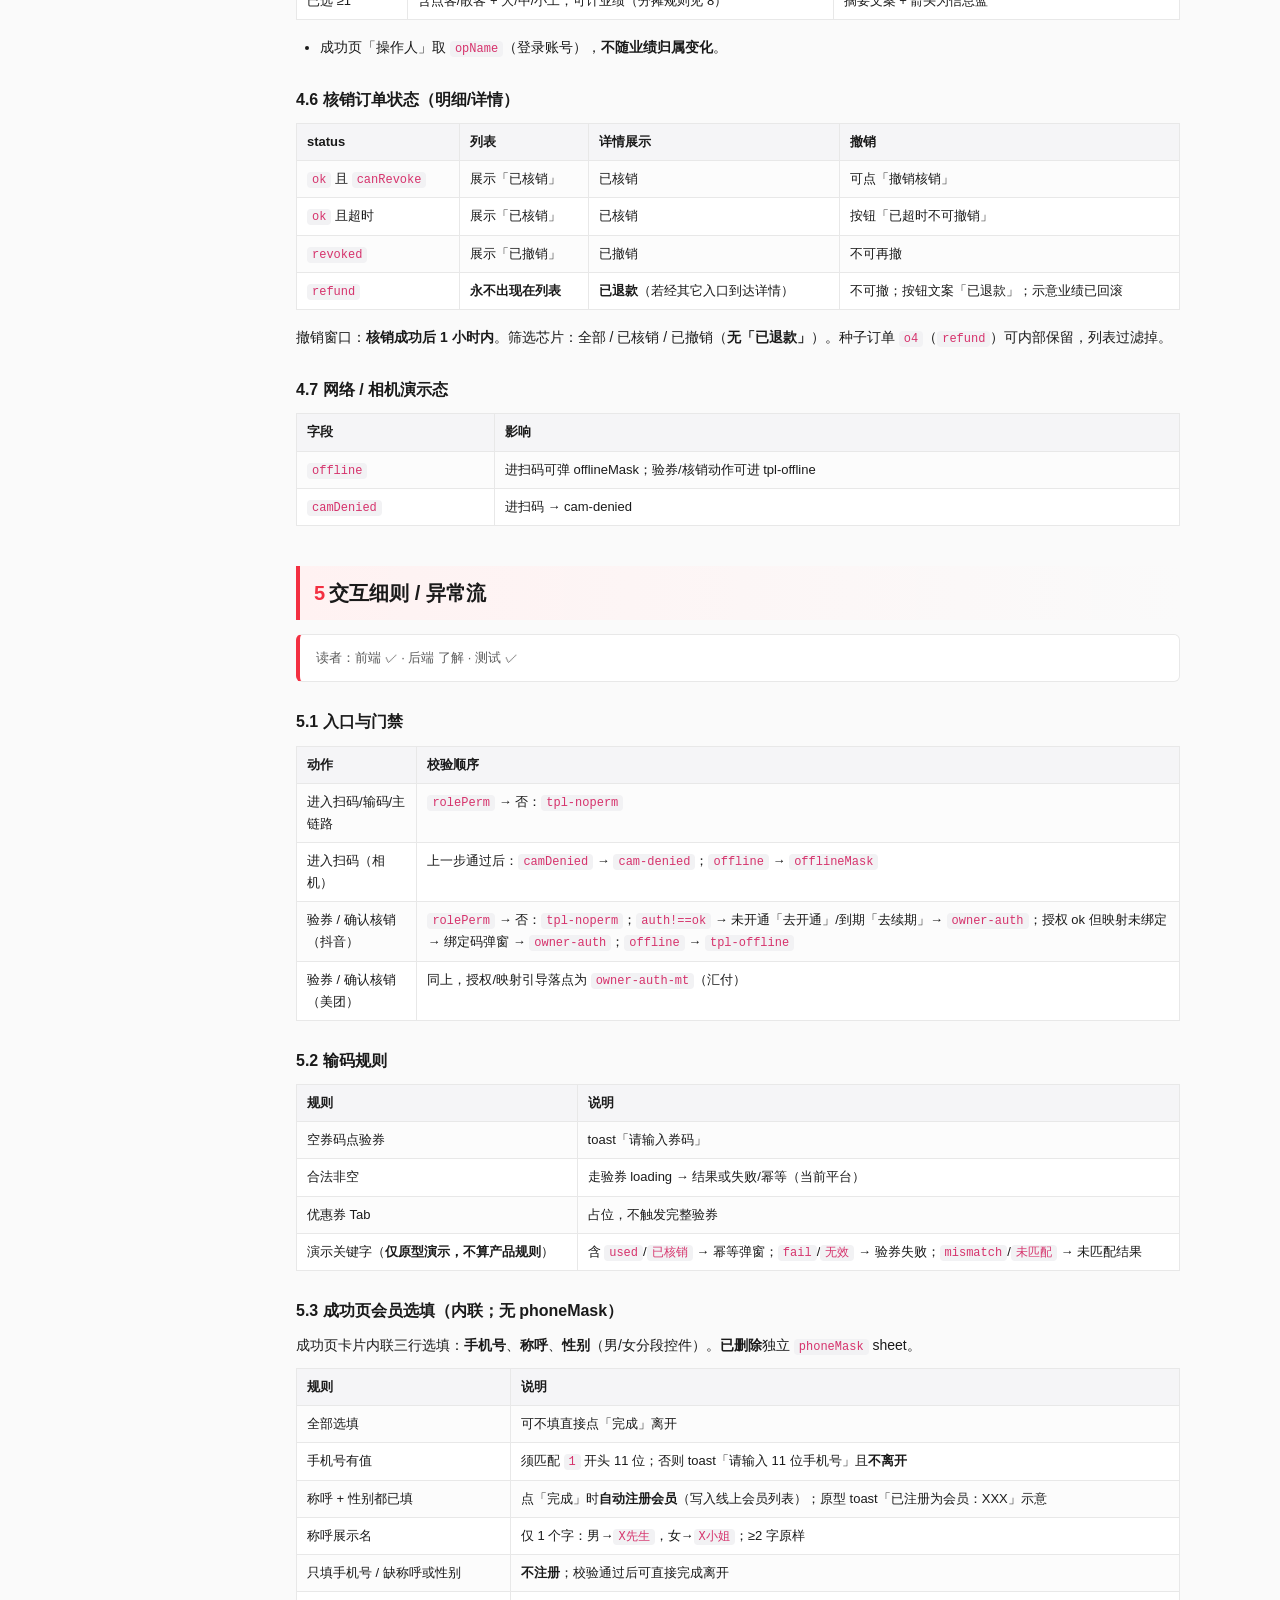
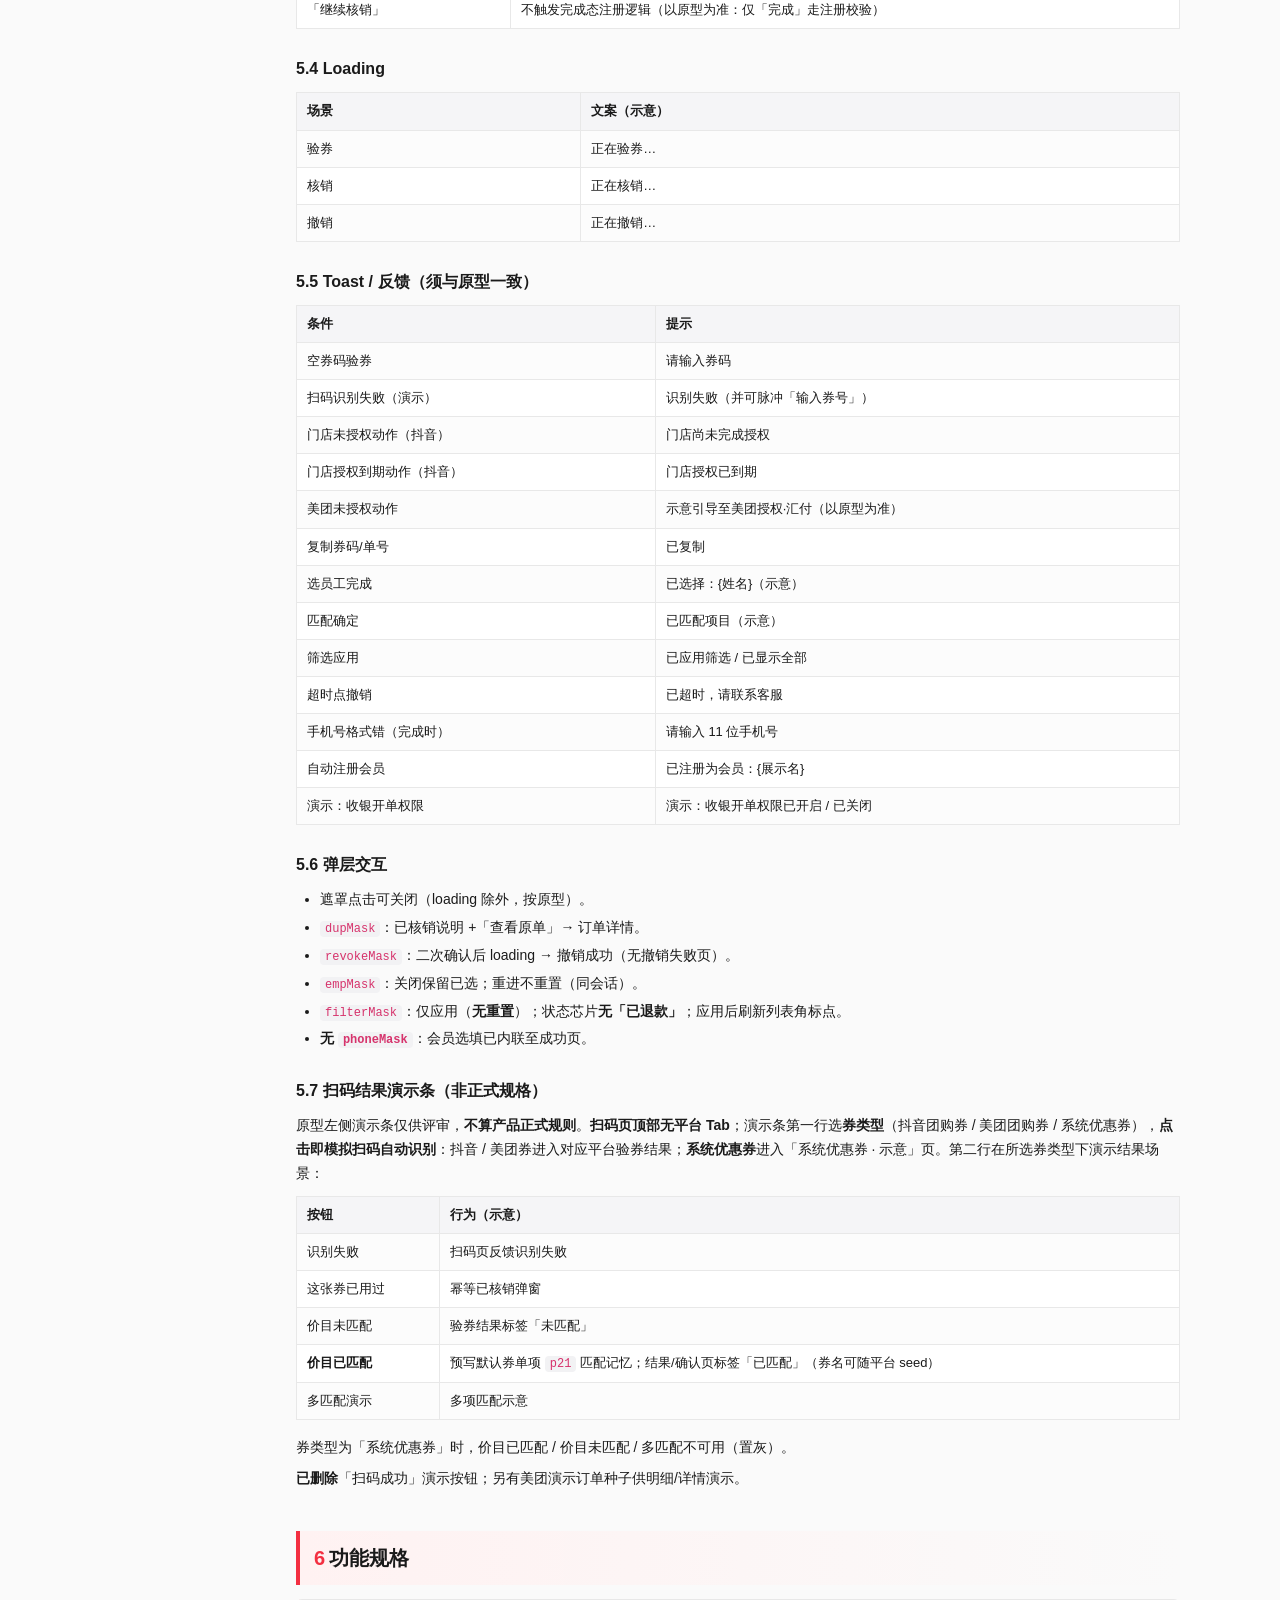
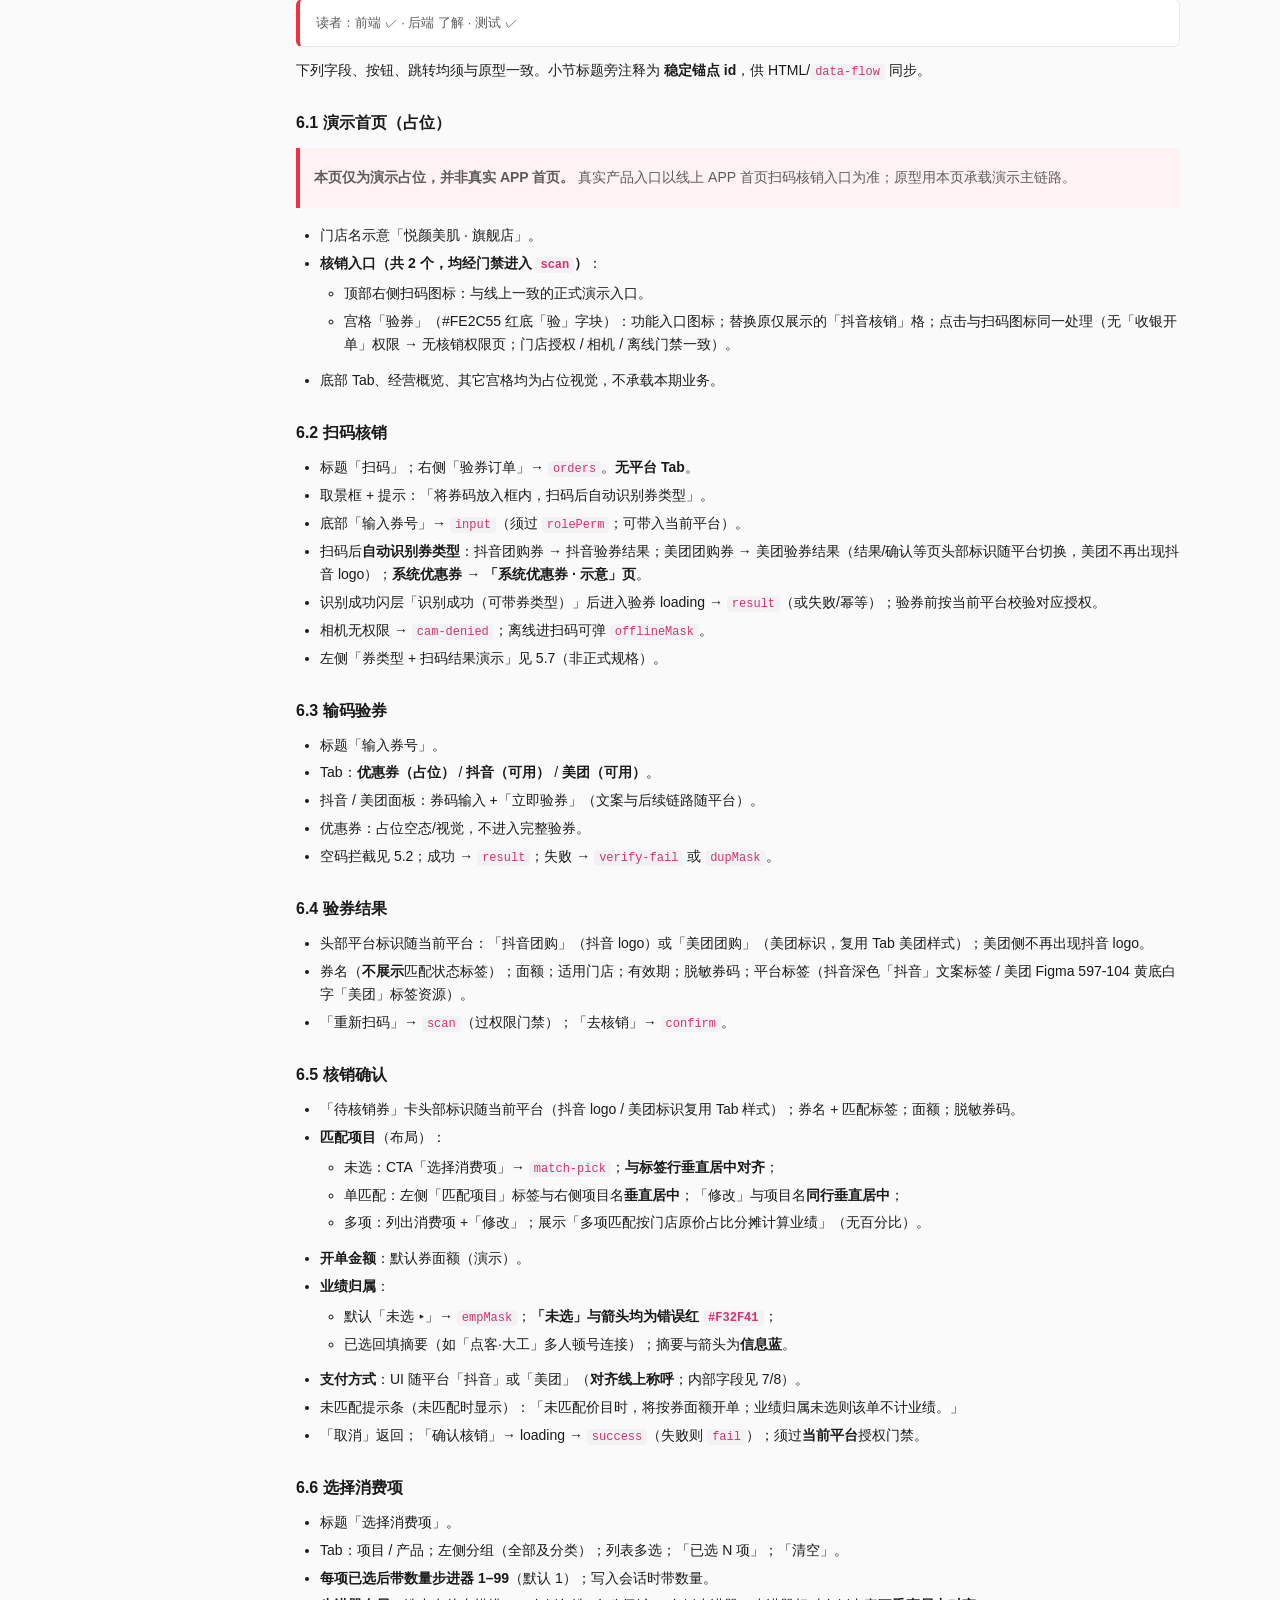
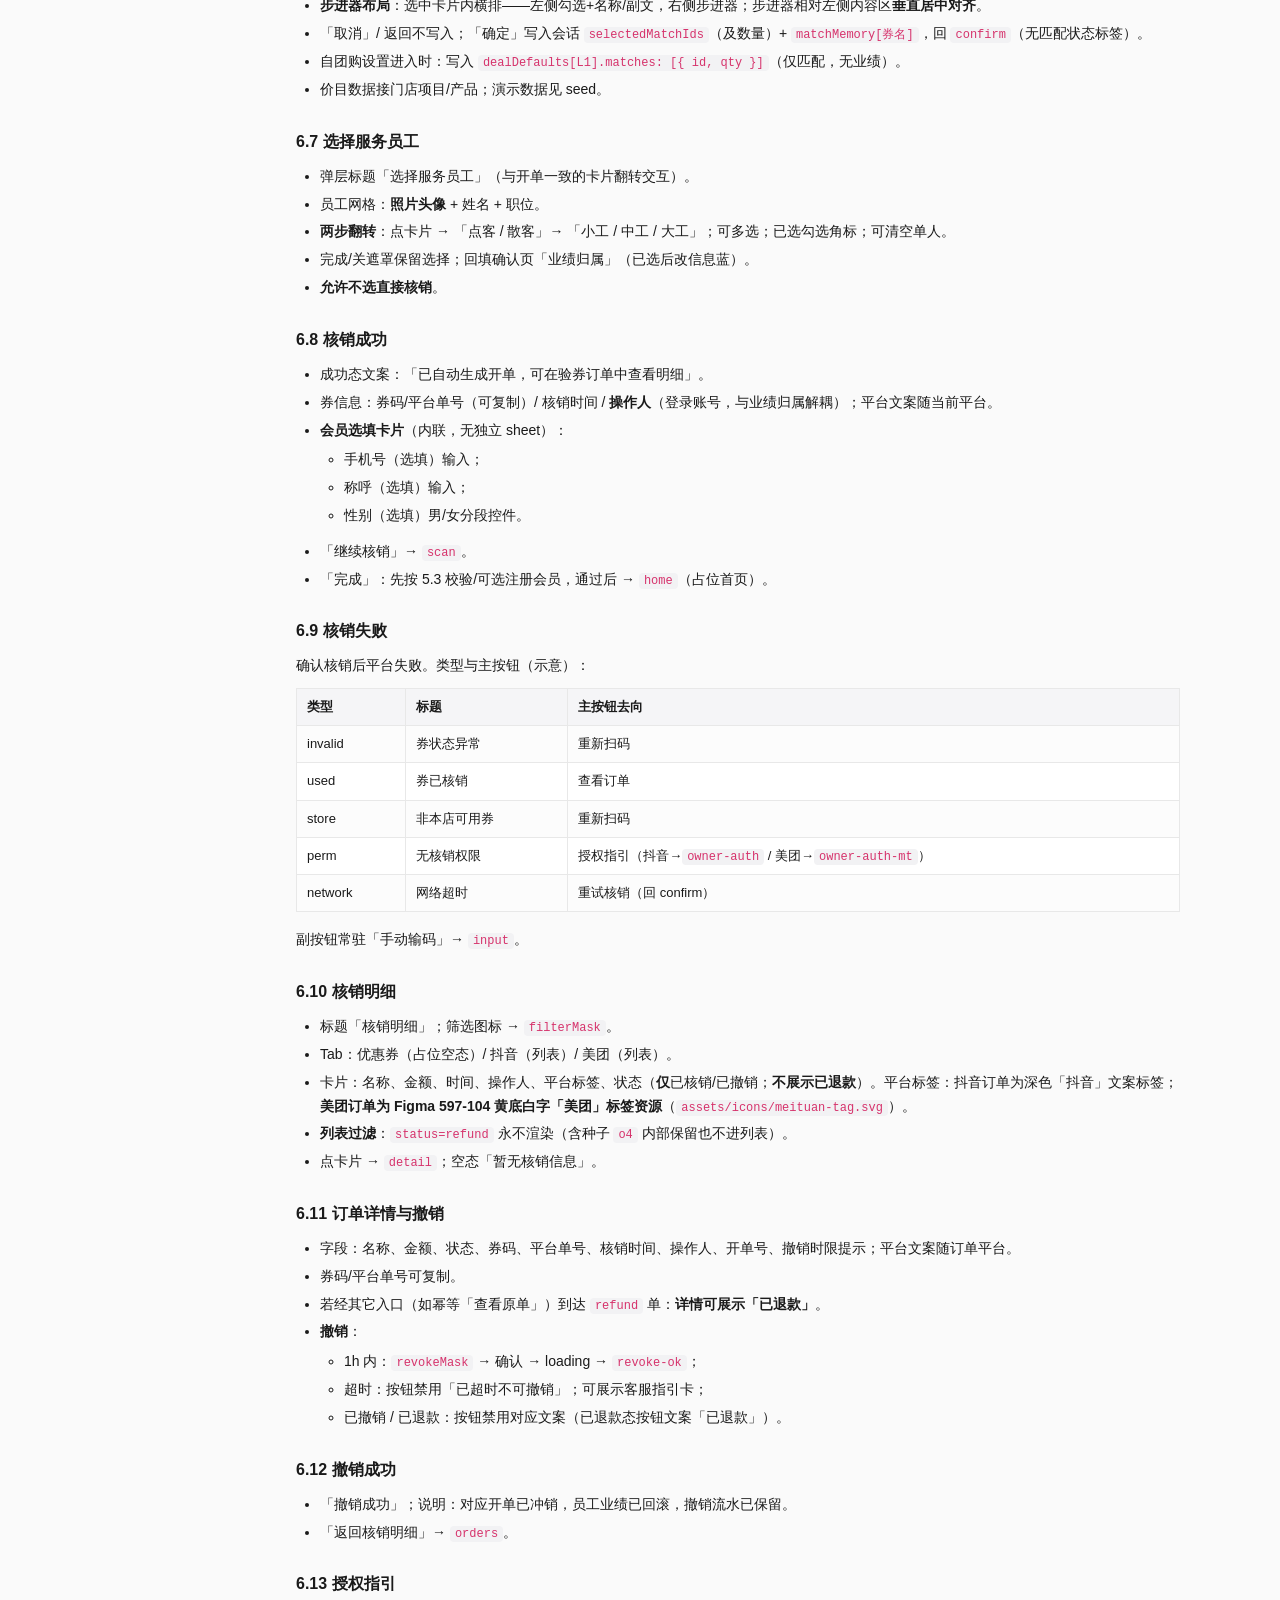
==== commit 8a2cf347: "feat(文案): 支付方式对齐线上称呼 + 1C 卡片标题改「抖音团购 / 美团团购」 确认页支付方式随平台显示「抖音 / 美团」；结果页平台标识仍为「抖音团购 / 美团团购」；1C 双平台卡片标题" ====
--- a/PRD-团购核销.html
+++ b/PRD-团购核销.html
@@ -96,12 +96,12 @@
 
 <div class="main">
 
-<h1>PRD：团购核销 <span class="tag">v1.5.4</span></h1>
+<h1>PRD：团购核销 <span class="tag">v1.5.6</span></h1>
 <p>（单店 · 商户端）</p>
 
 <table>
   <tr><th>字段</th><th>内容</th></tr>
-  <tr><td>文档版本</td><td>v1.5.4</td></tr>
+  <tr><td>文档版本</td><td>v1.5.6</td></tr>
   <tr><td>日期</td><td>2026-09-10</td></tr>
   <tr><td>交互原型（唯一可视依据）</td><td>同目录 <code>index.html</code></td></tr>
   <tr><td>画布</td><td>390 × 844</td></tr>
@@ -137,7 +137,7 @@
   <li><b>业绩归属一律默认空</b>：核销确认页点击选择服务员工；<b>不选也可确认核销</b>，按「未选服务员工」生成订单，<b>该单不计业绩</b>。成功页「操作人」= 当前登录账号，<b>与业绩归属解耦</b>。未选时「未选」与箭头均为错误红 <code>#F32F41</code>；已选为信息蓝。</li>
   <li><b>团购券无事先价目映射</b>：验券后可无消费项；核销时手工「选择消费项」（项目/产品分组多选）。同一会话内按券名记忆匹配。<b>结果/确认页不展示「已匹配 / 未匹配」标签</b>（匹配能力保留）。多项时展示文案「多项匹配按门店原价占比分摊计算业绩」（<b>不展示具体百分比</b>）。单匹配时「匹配项目」标签与项目名垂直居中对齐，「修改」同行居中；未匹配 CTA 亦垂直居中。</li>
   <li><b>账号无核销权限</b>：<code>rolePerm</code> <b>对应 APP「角色权限 · 收银开单」</b>；该权限关闭则不可扫码核销。拦截全部核销入口（扫码 / 输码 / 主链路导航 / 重新扫码 / 手动输码等）→「无核销权限」页；验券、核销等动作时仍做兜底拦截。原型演示条文案为「收银开单权限 / 已开启 / 已关闭」。</li>
-  <li><b>内部开单字段</b>：UI 支付方式随平台显示「抖音团购」或「美团团购」；内部写入 <code>orderType=快捷开单</code>、<code>payType=团购</code>。</li>
+  <li><b>内部开单字段</b>：UI 支付方式随平台显示「抖音」或「美团」（<b>对齐线上支付方式称呼</b>）；内部写入 <code>orderType=快捷开单</code>、<code>payType=团购</code>。</li>
   <li><b>优惠券 Tab</b>：仅占位视觉，<b>本期不做完整核销</b>。</li>
   <li><b>撤销与已退款</b>：核销后 <b>1 小时内</b>可撤；超时不可撤；顾客退款后内部状态 <code>refund</code>，详情可展示「已退款」。<b>核销明细列表永不展示 <code>status=refund</code> 订单</b>；筛选芯片<b>无「已退款」</b>；种子 <code>o4</code> 可内部保留但不进列表。幂等「已核销」弹窗可查看原单。</li>
   <li><b>员工选择</b>：开单式卡片翻转（点客/散客 → 大/中/小工），可多选；照片头像。</li>
@@ -154,6 +154,8 @@
   <li><b>券类型范围（v1.5.3）</b>：团购核销主链路仅团购套餐券；代金券/计次卡不支持弹窗；系统优惠券走线上 APP 既有能力。</li>
   <li><b>筛选无重置（v1.5.3）</b>：核销明细筛选 sheet 无「重置」，仅取消/确定。</li>
   <li><b>1C/1D/1E 返回层级（v1.5.4）</b>：1C→工作台、1D→1C、1E→1D；工作台 / 左侧演示导航 / <code>?flow=</code> 深链一致。</li>
+  <li><b>支付方式称呼（v1.5.5）</b>：确认页「支付方式」随平台显示「抖音」/「美团」（对齐线上）；平台标识仍为「抖音团购」/「美团团购」。</li>
+  <li><b>1C 卡片标题（v1.5.6）</b>：团购设置双平台卡片标题改为「抖音团购」/「美团团购」；授权相关页仍称「抖音核销授权」。</li>
 </ol>
 
 <p>交互行为与文案以 <code>index.html</code> 当前表现为准；<b>接入 / 映射 / 授权产品态以模块 13 为准</b>。</p>
@@ -193,7 +195,7 @@
   <li>演示占位首页：顶部扫码入口进入核销主链路（<b>非真实 APP 首页</b>）</li>
   <li>扫码核销（扫码自动识别券类型：抖音 / 美团 / 系统券→占位）、输码验券（优惠券占位 / 抖音可用 / 美团可用）</li>
   <li>美团与抖音<b>同一屏幕链</b>：验券结果 → 核销确认 →（可选）选择消费项 / 选择服务员工 → 核销成功 / 失败 → 明细 → 详情 → 撤销 → 匹配/员工</li>
-  <li>平台动态文案：支付方式 / 平台标识等随当前平台切换（抖音团购 ↔ 美团团购）</li>
+  <li>平台动态文案：<b>支付方式</b>「抖音 ↔ 美团」（对齐线上）；<b>平台标识</b>「抖音团购 ↔ 美团团购」等随当前平台切换</li>
   <li>选择消费项：项目/产品分组多选；会话按券名记忆；标签未匹配/已匹配；多项分摊提示文案；确认页单匹配垂直居中对齐</li>
   <li>选择服务员工：卡片翻转（点客/散客 → 小工/中工/大工），多选，照片头像；默认未选可核销；未选红提示</li>
   <li>核销成功：操作人=登录账号；成功页内联选填手机号/称呼/性别；称呼+性别齐全时自动注册会员（写入线上会员列表）</li>
@@ -201,7 +203,7 @@
   <li>抖音授权指引（汇付四步，汇付 ISV）；美团授权指引（汇付四步，独立页）</li>
   <li>相机无权限、断网/超时/无权限模板、验券失败、已核销幂等弹窗等异常页/层</li>
   <li>演示条复用 + 美团演示订单；扫码演示尊重当前平台</li>
-  <li>内部开单：<code>orderType=快捷开单</code>，<code>payType=团购</code>；UI 支付方式「抖音团购」或「美团团购」</li>
+  <li>内部开单：<code>orderType=快捷开单</code>，<code>payType=团购</code>；UI 支付方式「抖音」或「美团」</li>
 </ul>
 
 <h3>1.4 本期不做（Out）</h3>
@@ -249,8 +251,8 @@
 <h3>2.2 核心场景</h3>
 <table>
   <tr><th>场景</th><th>用户期望</th><th>成功标准</th></tr>
-  <tr><td>有权扫码主链路（抖音）</td><td>扫码验券并核销开单</td><td>扫码→结果→确认→成功；生成开单；支付方式 UI「抖音团购」</td></tr>
-  <tr><td>有权扫码主链路（美团）</td><td>同链核销美团券</td><td>扫码选美团 Tab → 同主链路；支付方式 UI「美团团购」</td></tr>
+  <tr><td>有权扫码主链路（抖音）</td><td>扫码验券并核销开单</td><td>扫码→结果→确认→成功；生成开单；支付方式 UI「抖音」</td></tr>
+  <tr><td>有权扫码主链路（美团）</td><td>同链核销美团券</td><td>扫码选美团 Tab → 同主链路；支付方式 UI「美团」</td></tr>
   <tr><td>输码验券</td><td>无相机或扫码失败时手输</td><td>输码（抖音/美团）→验券→同主链路；优惠券 Tab 占位</td></tr>
   <tr><td>未匹配可核销</td><td>券未对手动价目也能核销</td><td>标签「未匹配」；可确认；按券面额开单</td></tr>
   <tr><td>多匹配 / 记忆匹配</td><td>组合券选多项；下次同券名自动带出</td><td>多项提示分摊文案；记忆后标签「已匹配」</td></tr>
@@ -594,7 +596,7 @@
       <li>已选回填摘要（如「点客·大工」多人顿号连接）；摘要与箭头为<b>信息蓝</b>。</li>
     </ul>
   </li>
-  <li><b>支付方式</b>：UI 随平台「抖音团购」或「美团团购」（内部字段见 7/8）。</li>
+  <li><b>支付方式</b>：UI 随平台「抖音」或「美团」（<b>对齐线上称呼</b>；内部字段见 7/8）。</li>
   <li>未匹配提示条（未匹配时显示）：「未匹配价目时，将按券面额开单；业绩归属未选则该单不计业绩。」</li>
   <li>「取消」返回；「确认核销」→ loading → <code>success</code>（失败则 <code>fail</code>）；须过<b>当前平台</b>授权门禁。</li>
 </ul>
@@ -698,7 +700,7 @@
 </ul>
 <h4 id="tg-set">6.13.4 团购设置</h4>
 <ul>
-  <li>入口：工作台「团购设置」→ 双平台大卡片（抖音核销 / 美团核销）。</li>
+  <li>入口：工作台「团购设置」→ 双平台大卡片（<b>抖音团购 / 美团团购</b>，原「抖音核销 / 美团核销」）。</li>
   <li><b>标题栏返回层级（v1.5.4）</b>：1C 团购设置 → <b>工作台</b>；1D 团购券列表 → 1C；1E 默认配置 → 1D。与进入路径无关（工作台宫格 / 左侧演示导航 / <code>?flow=</code> 深链一致）。</li>
   <li>视觉：白底圆角 14 + 阴影 <code>1px 2px 5px rgba(0,0,0,0.08)</code>；左侧 <b>48×48</b> Figma 方标（<code>douyin-logo.svg</code> / <code>meituan-logo.svg</code>）；右侧圆底右箭头（<code>chevron-circle-right.svg</code>）。</li>
   <li>状态：未开通「去开通」；已到期「授权已到期，去续期」；其它非 ok tip 橙色；<b>已授权显示「共 N 项」</b>（目录条数，灰色 <code>#929292</code>）。</li>
@@ -796,7 +798,7 @@
 <h3>7.3 核销开单字段约定</h3>
 <table>
   <tr><th>UI 展示</th><th>内部字段</th></tr>
-  <tr><td>支付方式「抖音团购」或「美团团购」</td><td><code>payType = 团购</code></td></tr>
+  <tr><td>支付方式「抖音」或「美团」</td><td><code>payType = 团购</code></td></tr>
   <tr><td>（无单独 UI）</td><td><code>orderType = 快捷开单</code></td></tr>
   <tr><td>开单金额</td><td>默认券面额；未匹配同面额</td></tr>
   <tr><td>服务员工</td><td>可空；空则不计业绩</td></tr>
@@ -841,7 +843,7 @@
   <li><b>业绩归属默认空</b>；可不选；未选 → 订单生成但 <b>不计业绩</b>；未选红 <code>#F32F41</code>，已选信息蓝。</li>
   <li><b>操作人 ≠ 业绩归属</b>：操作人=登录账号。</li>
   <li><b>员工选择</b>：点客/散客 → 小工/中工/大工；多选；照片头像。</li>
-  <li><b>内部开单</b>：<code>orderType=快捷开单</code>，<code>payType=团购</code>；UI 支付方式随平台「抖音团购」或「美团团购」。</li>
+  <li><b>内部开单</b>：<code>orderType=快捷开单</code>，<code>payType=团购</code>；UI 支付方式随平台「抖音」或「美团」。</li>
   <li><b>rolePerm=false</b>（收银开单已关闭）：拦截全部核销入口 + 动作兜底 → <code>tpl-noperm</code>。</li>
   <li><b>平台授权非 ok</b>：拦验券/核销 → 未开通「去开通」/到期「去续期」→ 抖音 <code>owner-auth</code> / 美团 <code>owner-auth-mt</code>；授权 ok 未映射 → 绑定码弹窗。</li>
   <li><b>团购设置</b>：工作台入口；阴影卡片 + Figma 方标；已授权「共 N 项」；阴影券卡列表；默认顶卡仅匹配+数量（无页底预填提示；<code>dealDefaults.matches:[{id,qty}]</code>）；核销预填优先默认匹配；业绩归属仅确认页手工选。</li>
@@ -908,12 +910,12 @@
 
 <p><b>有权扫码主链路（抖音）</b></p>
 <ol>
-  <li><b>Given</b> 有核销权限且抖音门店已授权、联网、相机可用，<b>When</b> 从演示首页点扫码（顶部图标 / 宫格「验券」）并扫码（自动识别为抖音团购券），<b>Then</b> 进入验券结果，可「去核销」→ 确认 →「确认核销」→ 核销成功，并生成开单（支付方式 UI 为「抖音团购」）。</li>
+  <li><b>Given</b> 有核销权限且抖音门店已授权、联网、相机可用，<b>When</b> 从演示首页点扫码（顶部图标 / 宫格「验券」）并扫码（自动识别为抖音团购券），<b>Then</b> 进入验券结果，可「去核销」→ 确认 →「确认核销」→ 核销成功，并生成开单（支付方式 UI 为「抖音」）。</li>
 </ol>
 
 <p><b>有权扫码主链路（美团）</b></p>
 <ol start="2">
-  <li><b>Given</b> 有核销权限且美团授权 ok、联网、相机可用，<b>When</b> 扫码自动识别为美团团购券并完成验券核销，<b>Then</b> 走与抖音相同屏幕链，支付方式 UI 为「美团团购」；结果/确认页头部标识为美团标识（复用 Tab 美团样式），不再出现抖音 logo。</li>
+  <li><b>Given</b> 有核销权限且美团授权 ok、联网、相机可用，<b>When</b> 扫码自动识别为美团团购券并完成验券核销，<b>Then</b> 走与抖音相同屏幕链，支付方式 UI 为「美团」；结果/确认页头部标识为美团标识（复用 Tab 美团样式），不再出现抖音 logo。</li>
 </ol>
 
 <p><b>无收银开单权限拦截</b></p>
@@ -1002,7 +1004,7 @@
 
 <p><b>平台标识与美团标签</b></p>
 <ol start="26">
-  <li><b>Given</b> 美团验券/核销流程（扫码自动识别为美团券），<b>When</b> 查看结果页头部、「待核销券」卡头部，<b>Then</b> 显示美团标识（复用 Tab 美团样式），不出现抖音 logo；支付方式 UI「美团团购」。</li>
+  <li><b>Given</b> 美团验券/核销流程（扫码自动识别为美团券），<b>When</b> 查看结果页头部、「待核销券」卡头部，<b>Then</b> 显示美团标识（复用 Tab 美团样式），不出现抖音 logo；支付方式 UI「美团」。</li>
   <li><b>Given</b> 核销明细美团 Tab，<b>When</b> 查看订单卡片平台标签，<b>Then</b> 美团订单标签为 Figma 597-104 黄底白字「美团」标签资源（<code>assets/icons/meituan-tag.svg</code>）；抖音订单保持深色「抖音」文案标签。</li>
   <li><b>Given</b> 演示条券类型=系统优惠券并模拟扫码，<b>When</b> 识别，<b>Then</b> 进入「系统优惠券 · 示意」页；此时价目已匹配/价目未匹配/多匹配演示置灰——<b>仅演示，非产品规则</b>。</li>
 </ol>
@@ -1070,7 +1072,7 @@
   <li>无美团门店则「去入驻」→ 再回汇付完成对剑琅授权</li>
   <li>汇付生效 → 回调自动映射（失败降级人工/绑定码）</li>
   <li>团购券预拉：待汇付确认；确认前以验券响应落订单字段兜底</li>
-  <li>同屏核销链路；支付方式 UI「美团团购」</li>
+  <li>同屏核销链路；支付方式 UI「美团」</li>
 </ol>
 
 <h3>13.3 研发映射</h3>
@@ -1095,7 +1097,7 @@
 <p><b>剑琅：</b>映射唯一约束、验券前门禁、目录同步任务（视 H4）、订单落平台单号、后台人工补录、去入驻外链、<code>dealDefaults.matches:[{id,qty}]</code>。</p>
 <blockquote><p>开放问题：双平台 L1 预拉可行性（H4）；汇付后台菜单截图。已落地：映射缺失弹窗、绑定码+已关联、授权三态、团购设置默认仅匹配+数量、美团称「团购券」、品牌方标 SVG、1C/1D/1E 阴影券卡、默认配置去页底预填提示、用户端隐藏团单/商品 ID。完整表见 <code>PRD-团购核销.md</code> 模块 13.6。</p></blockquote>
 
-<div class="foot">PRD：团购核销 · v1.5.4 · 2026-09-10 · 交互原型 index.html（390 × 844）</div>
+<div class="foot">PRD：团购核销 · v1.5.6 · 2026-09-10 · 交互原型 index.html（390 × 844）</div>
 
 </div>
 
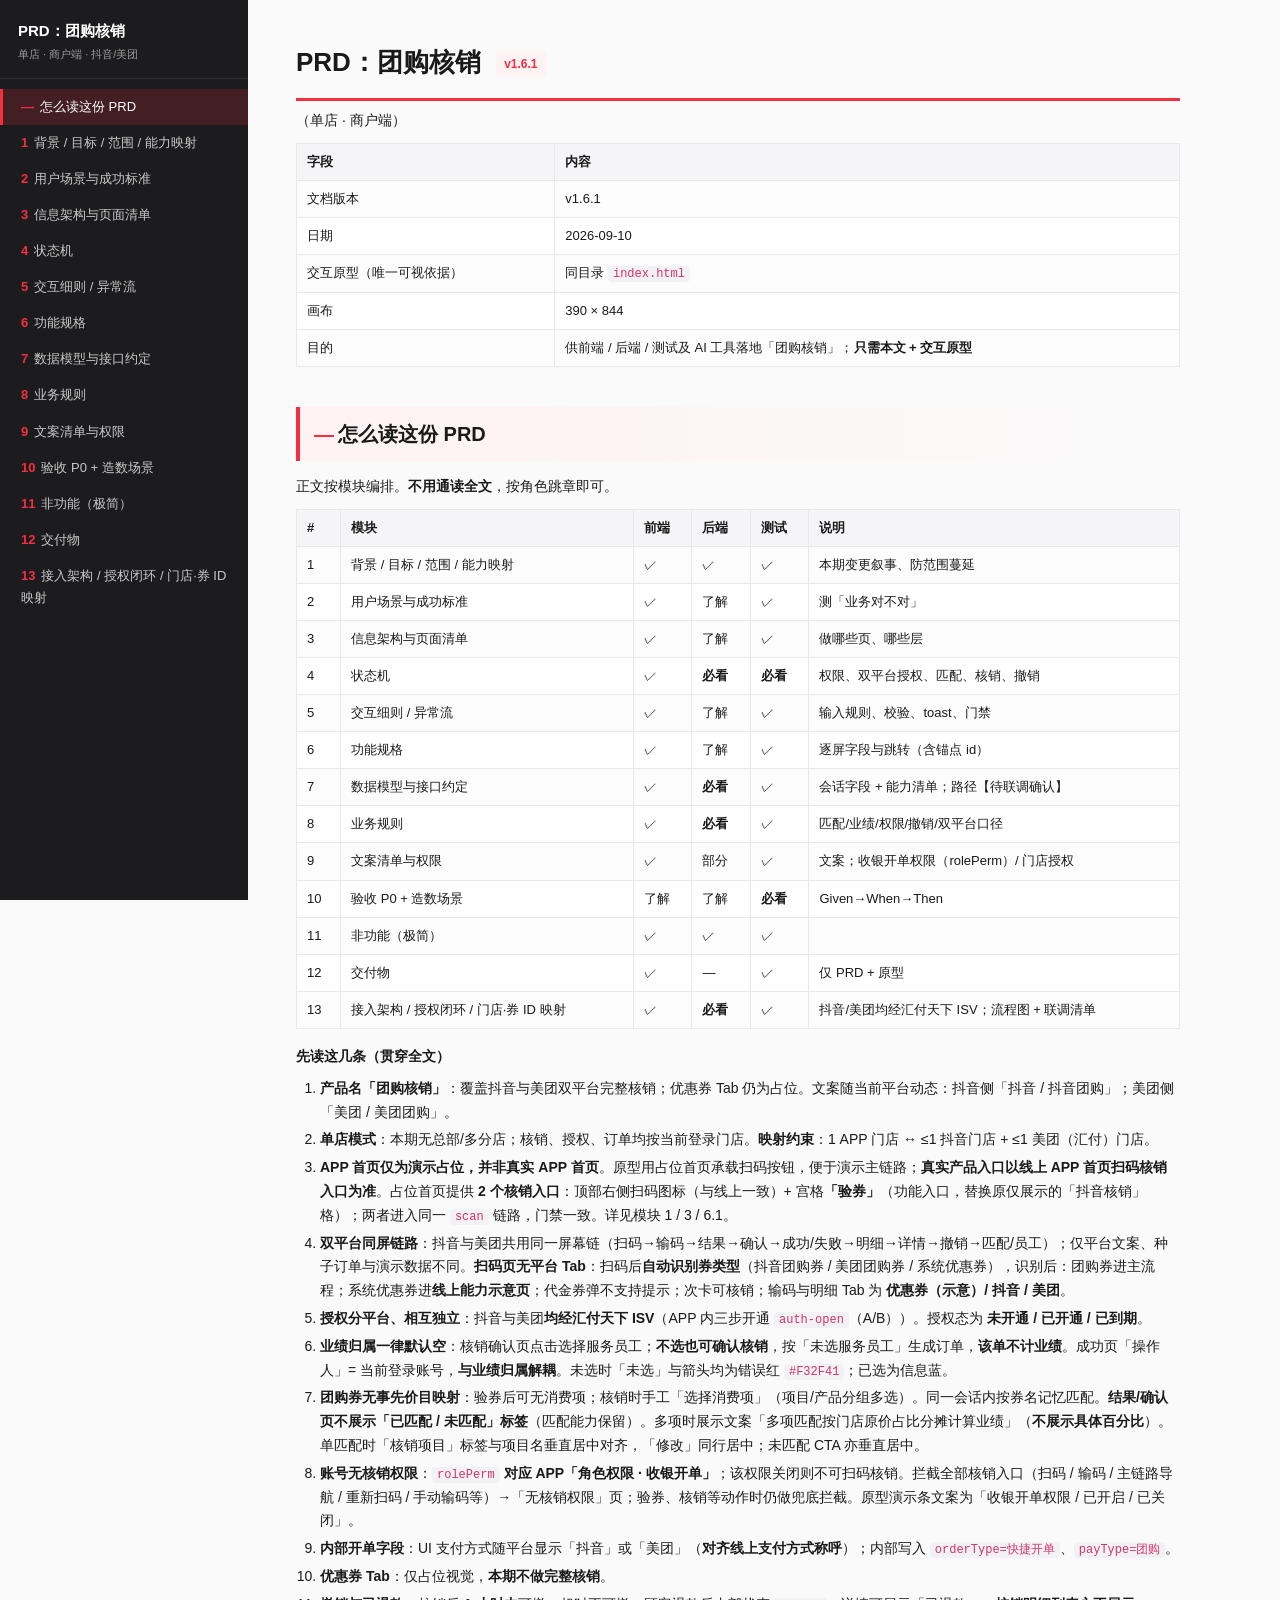
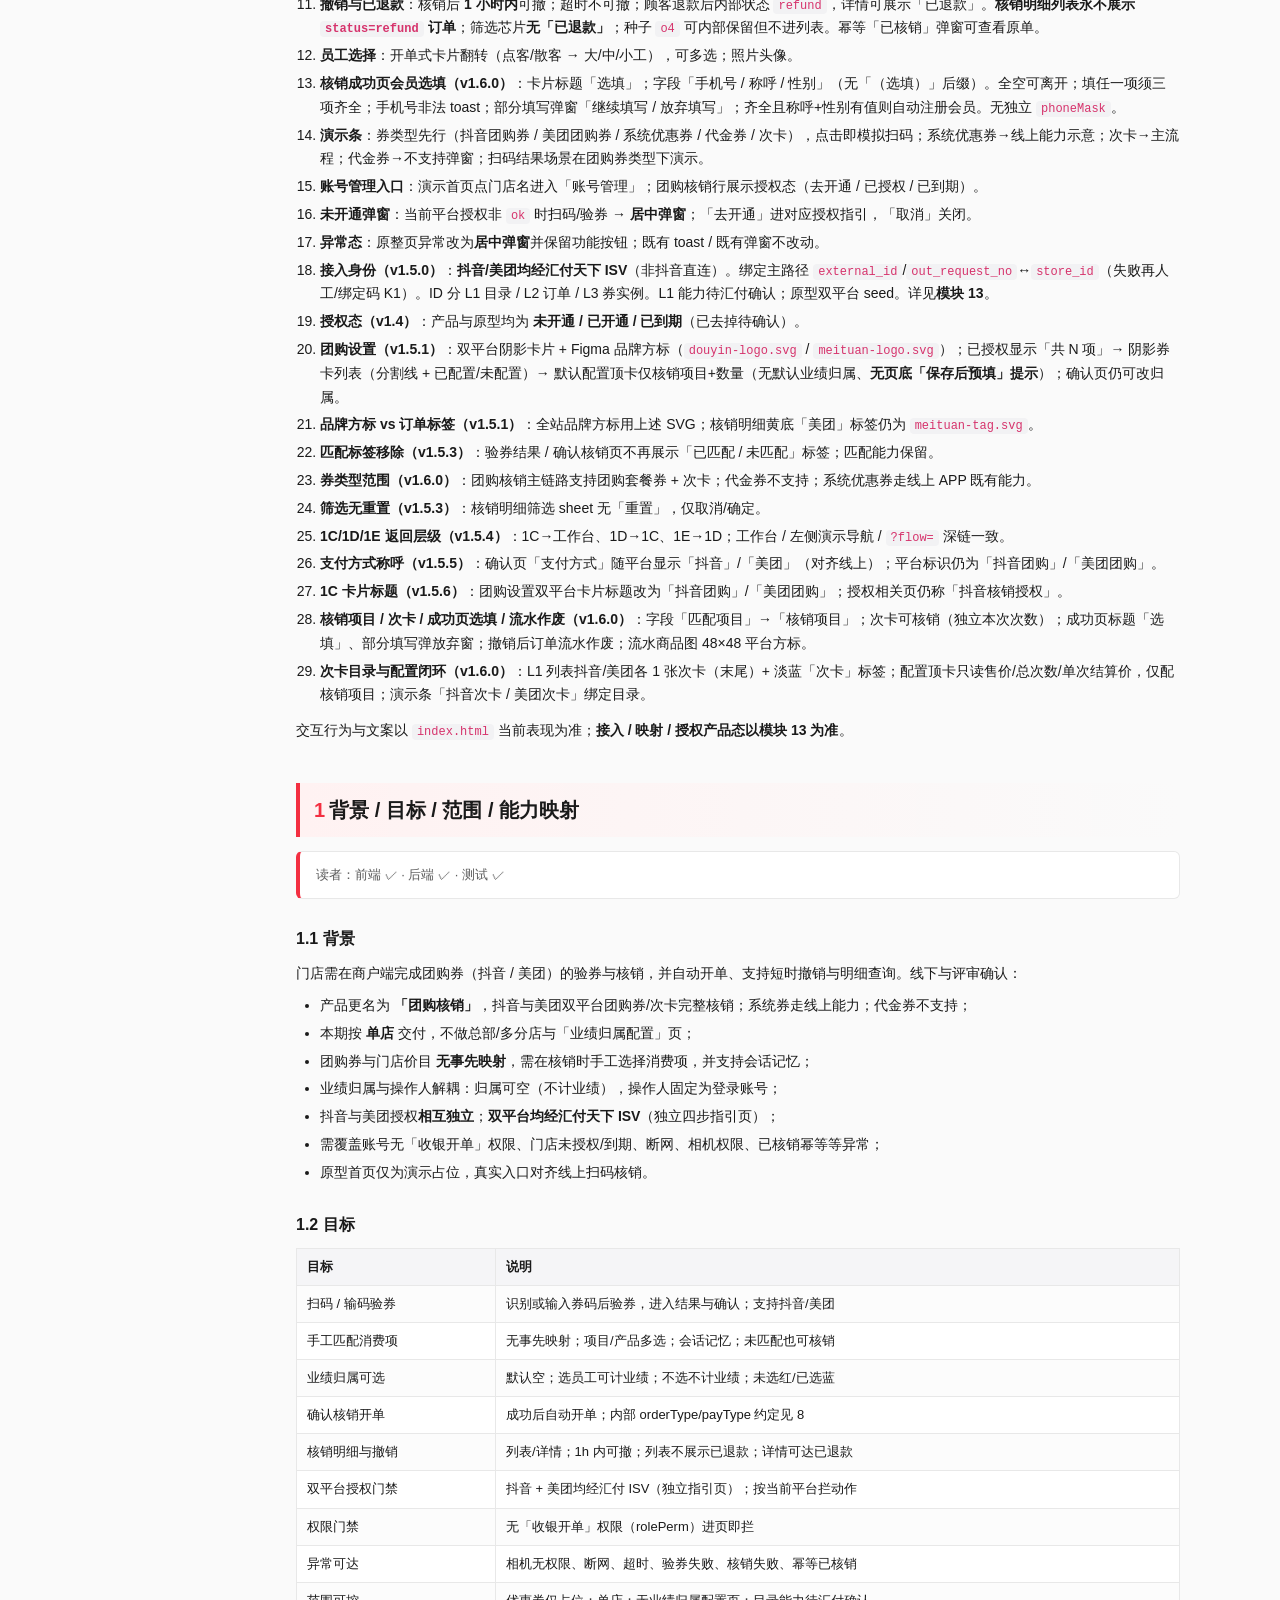
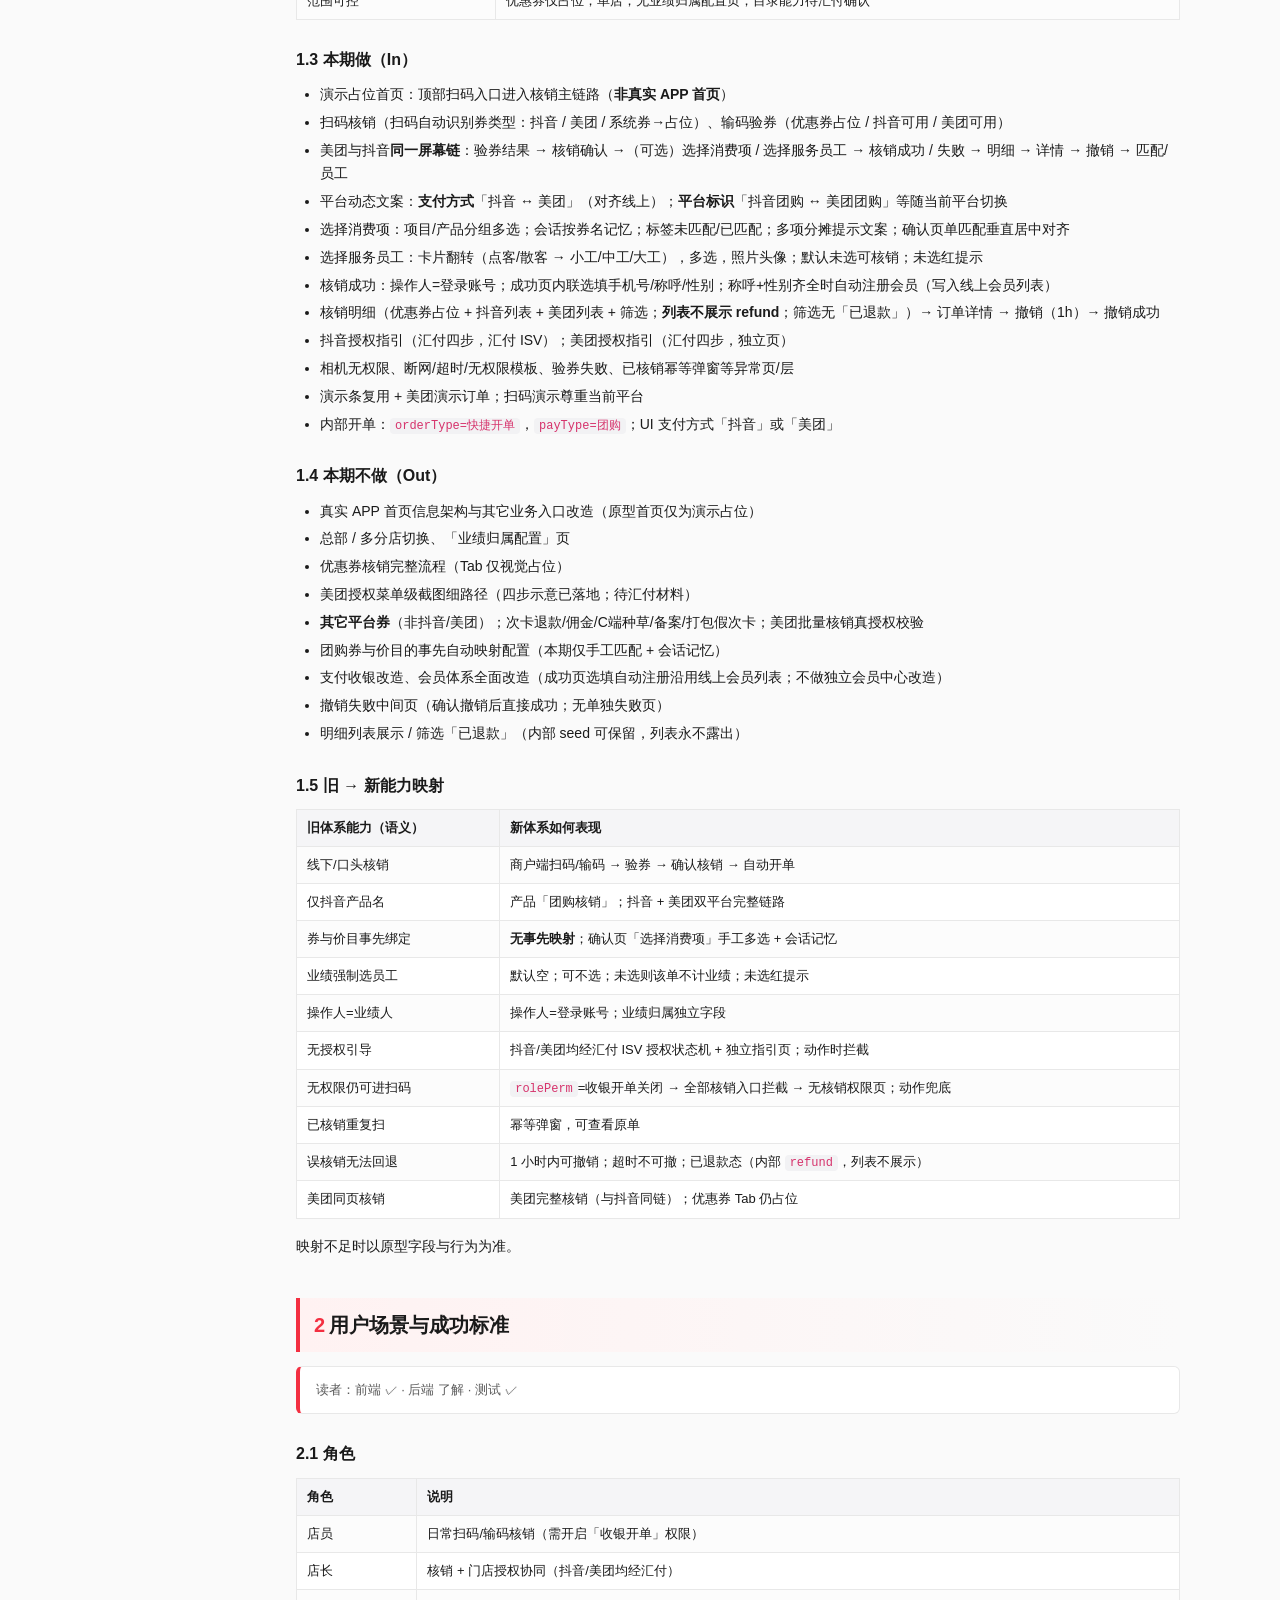
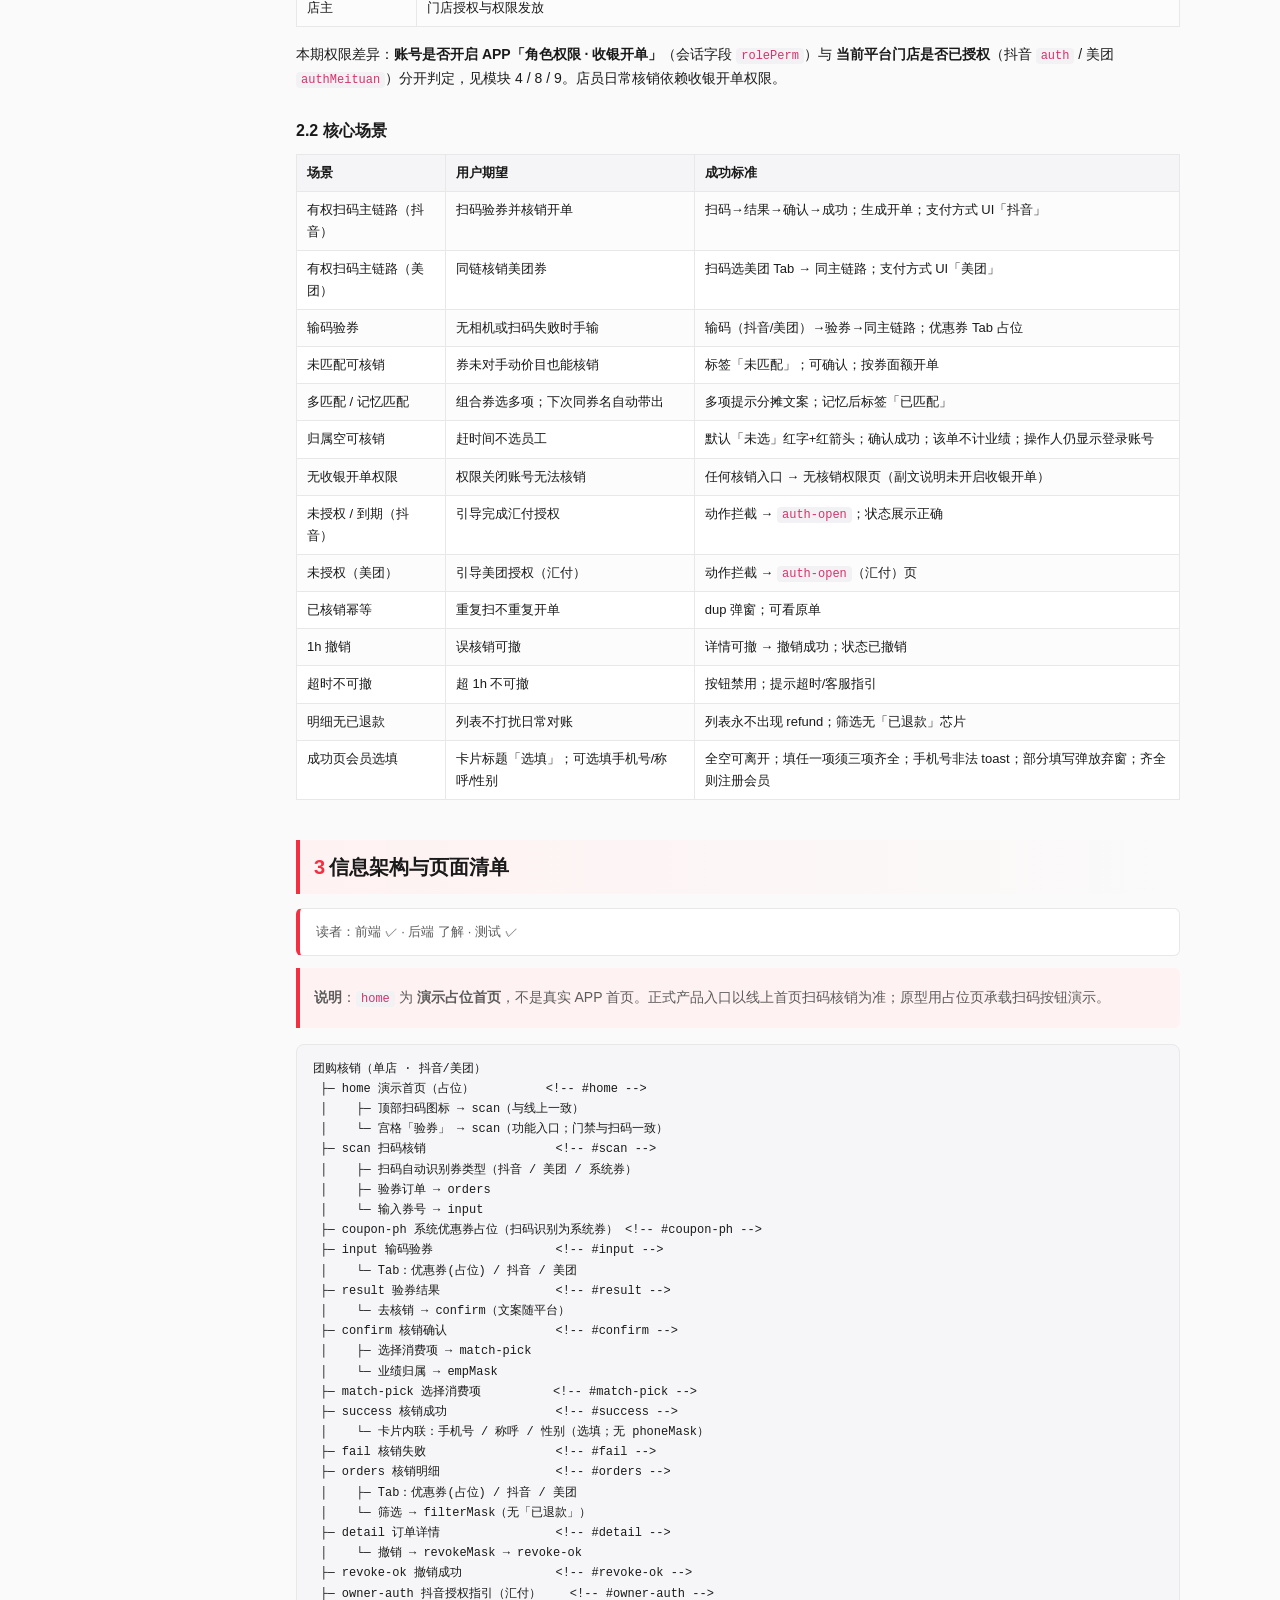
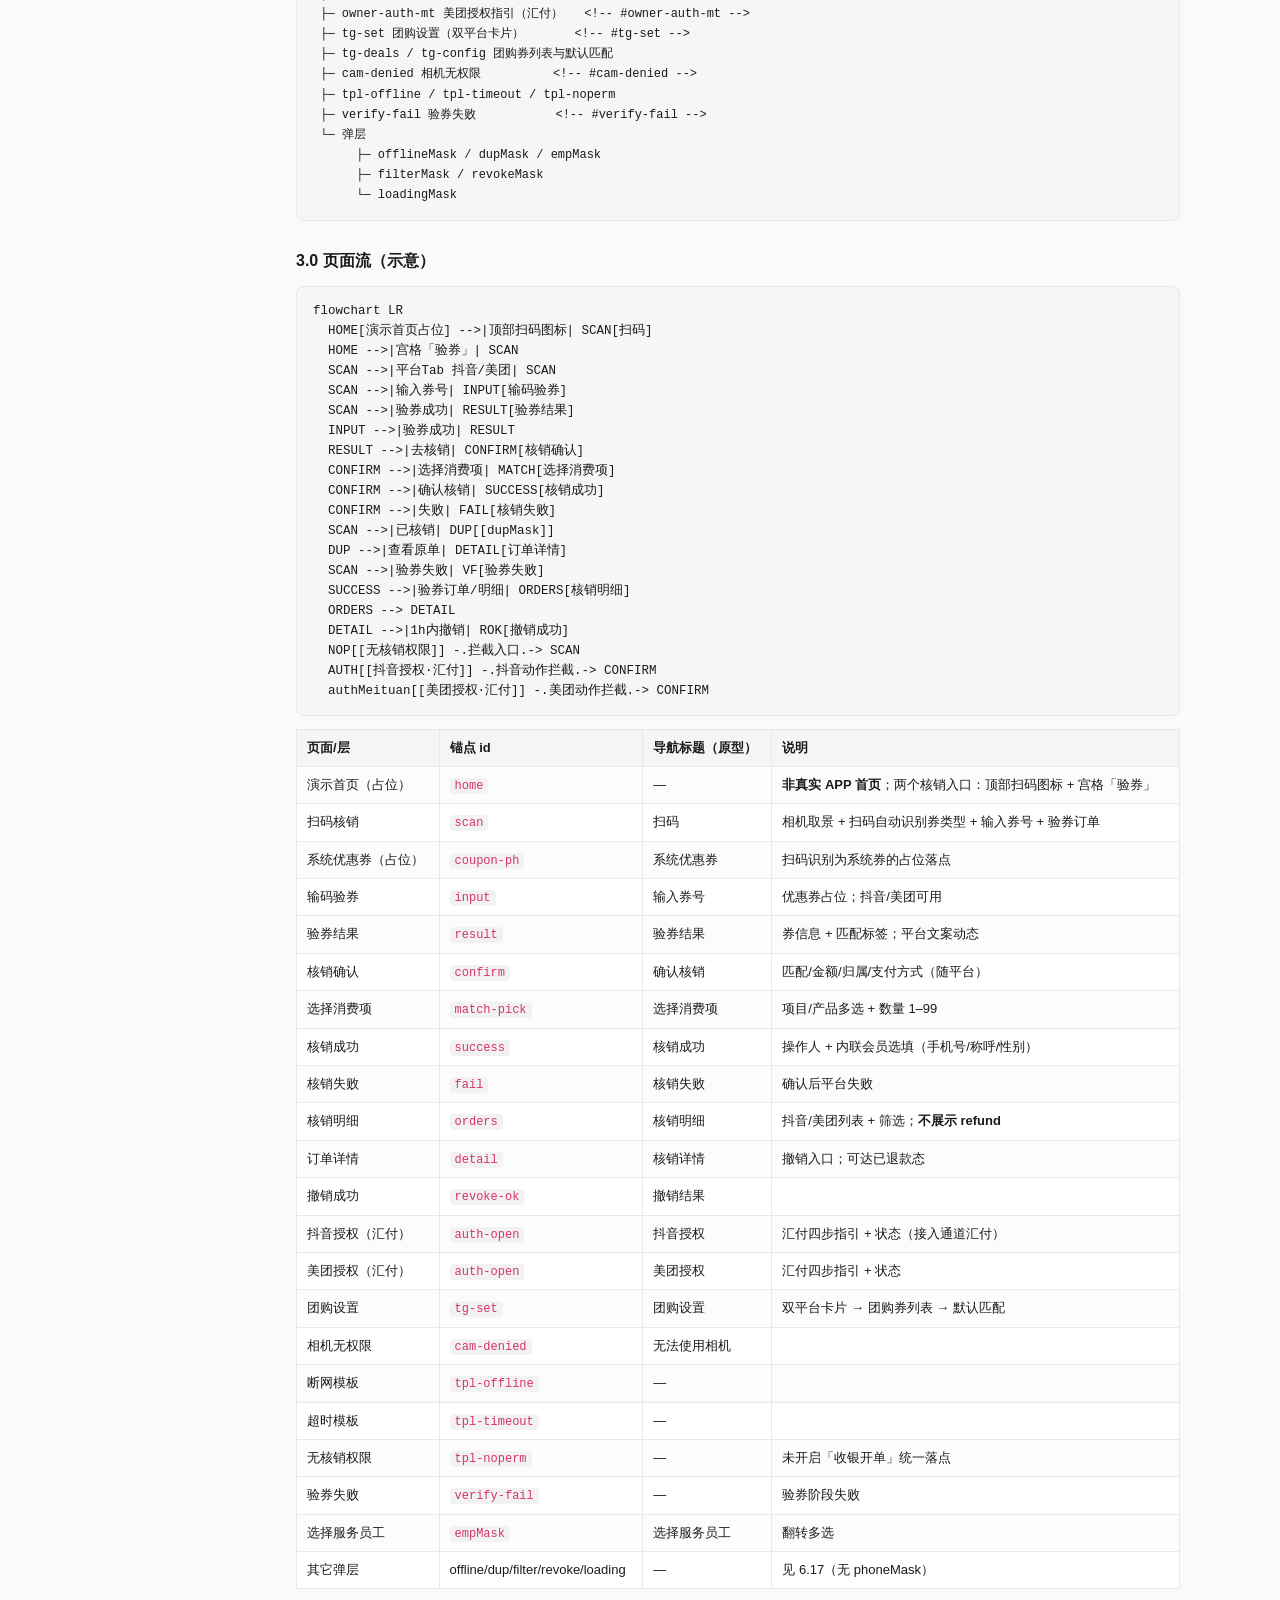
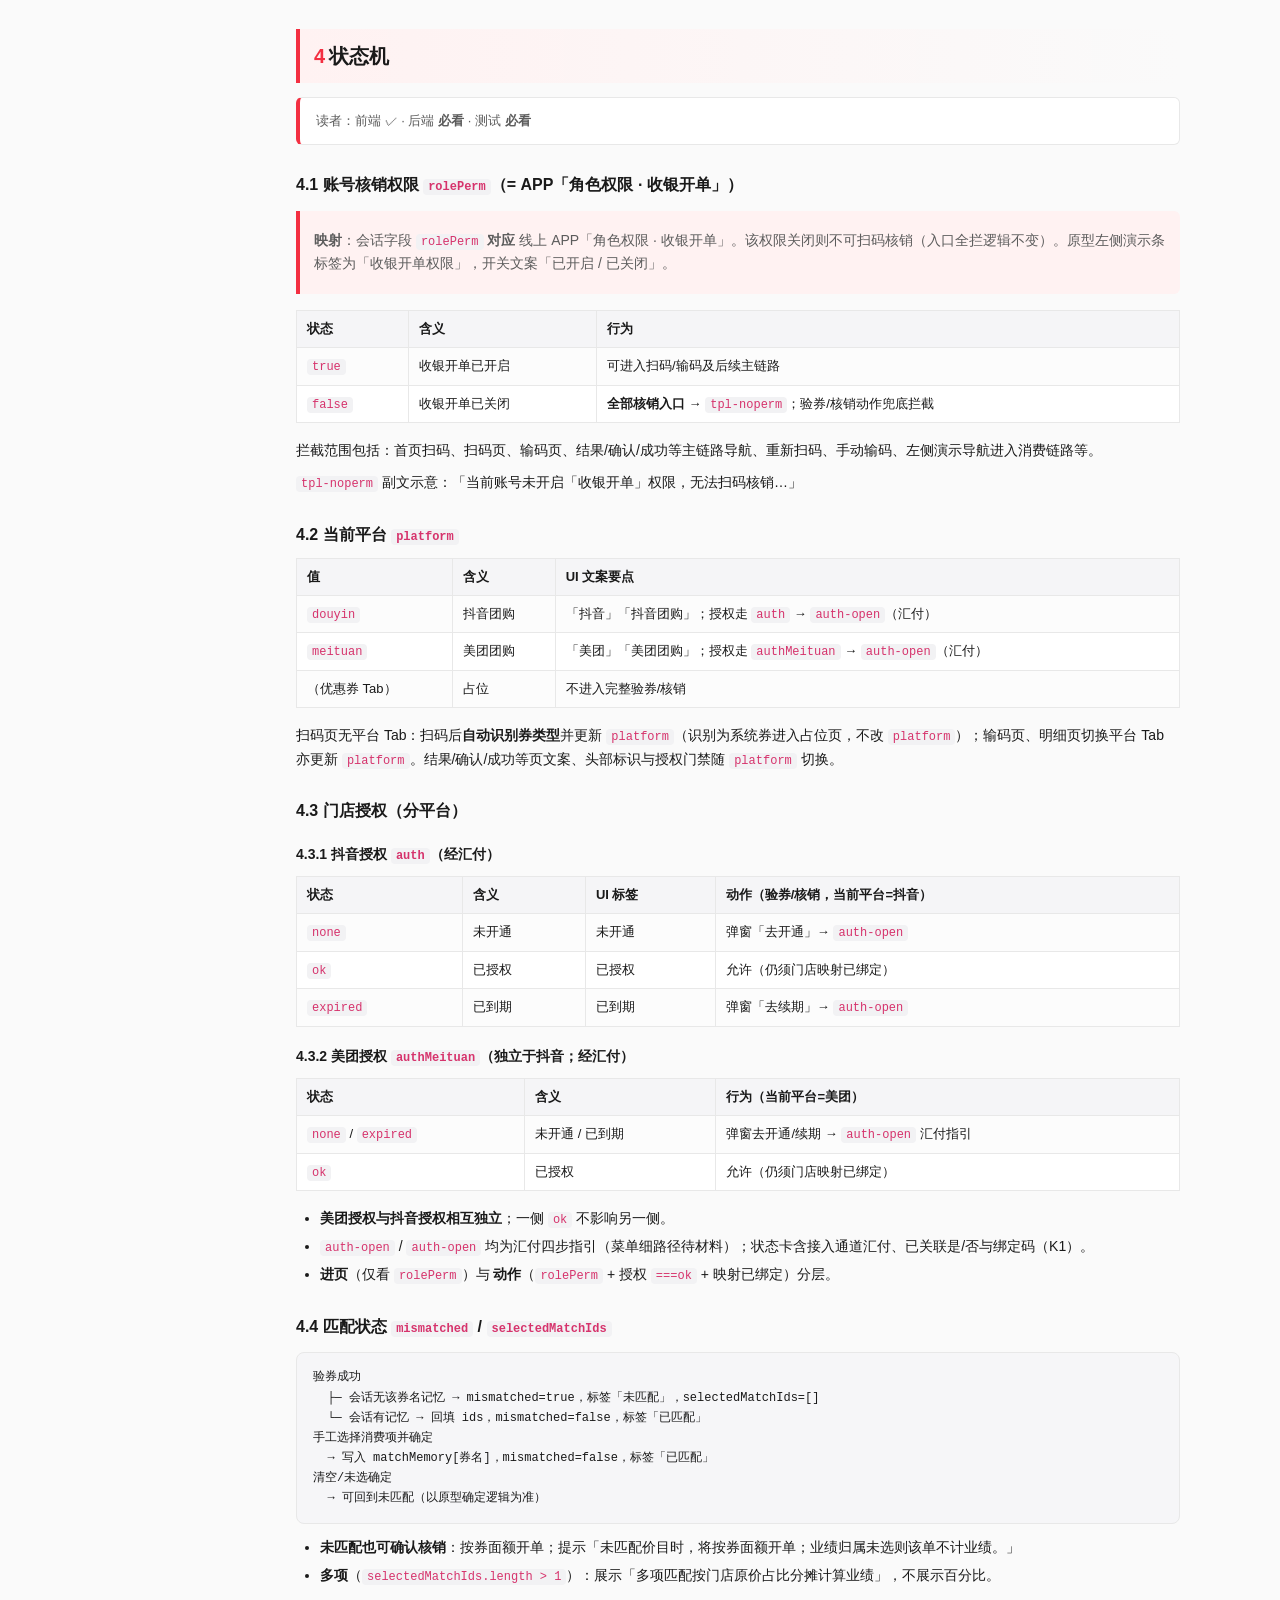
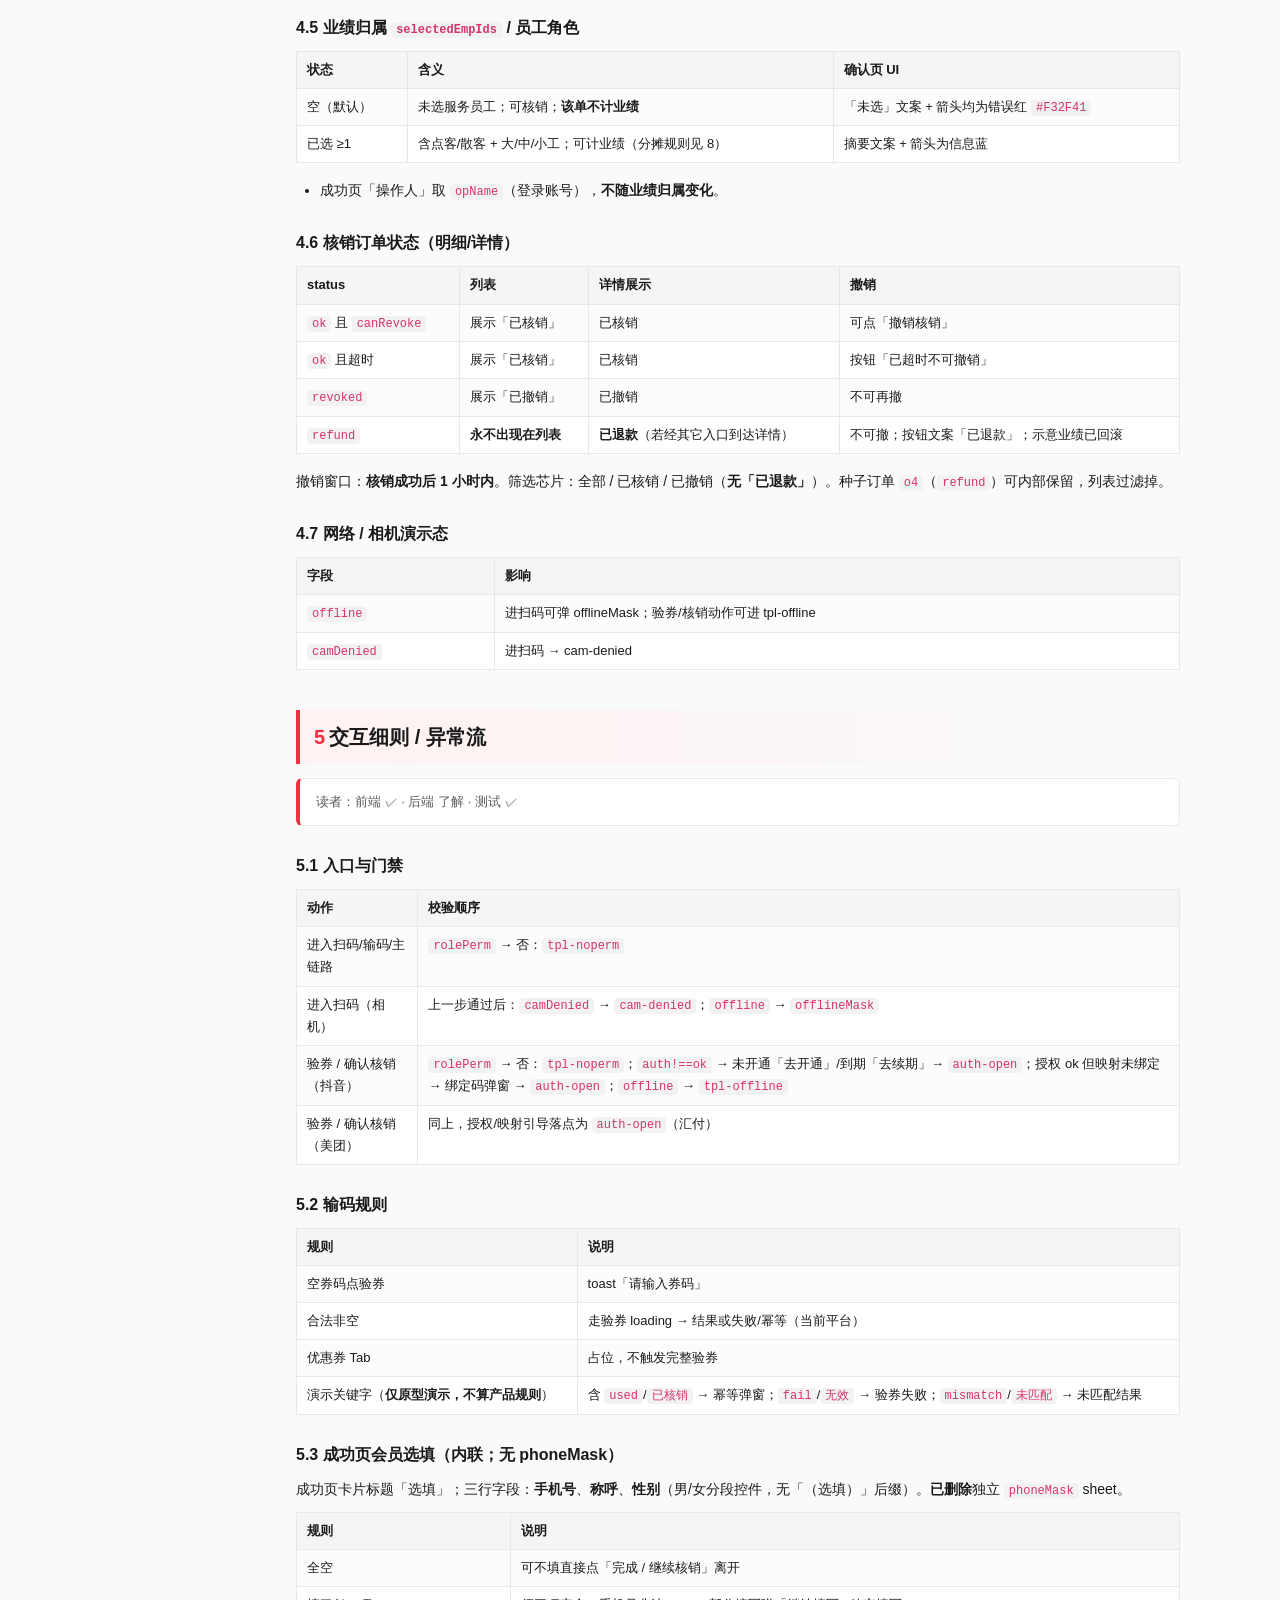
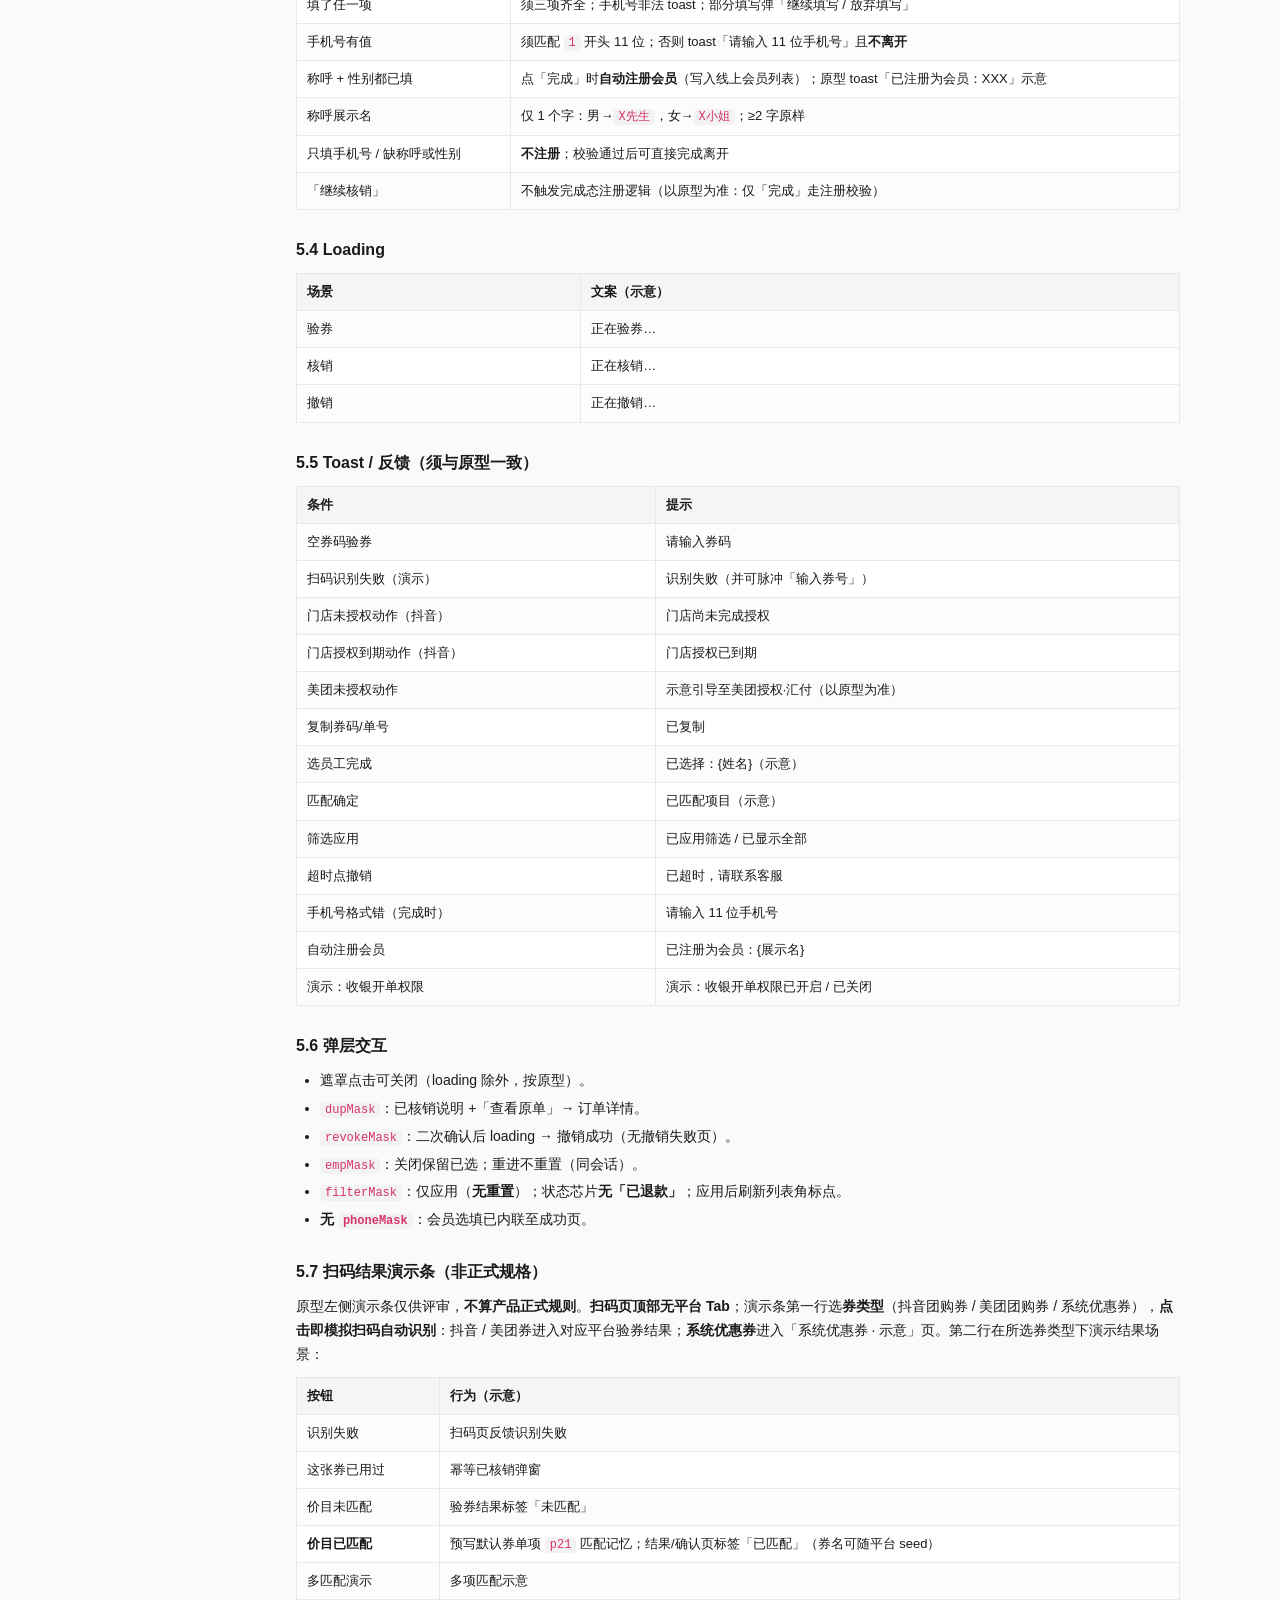
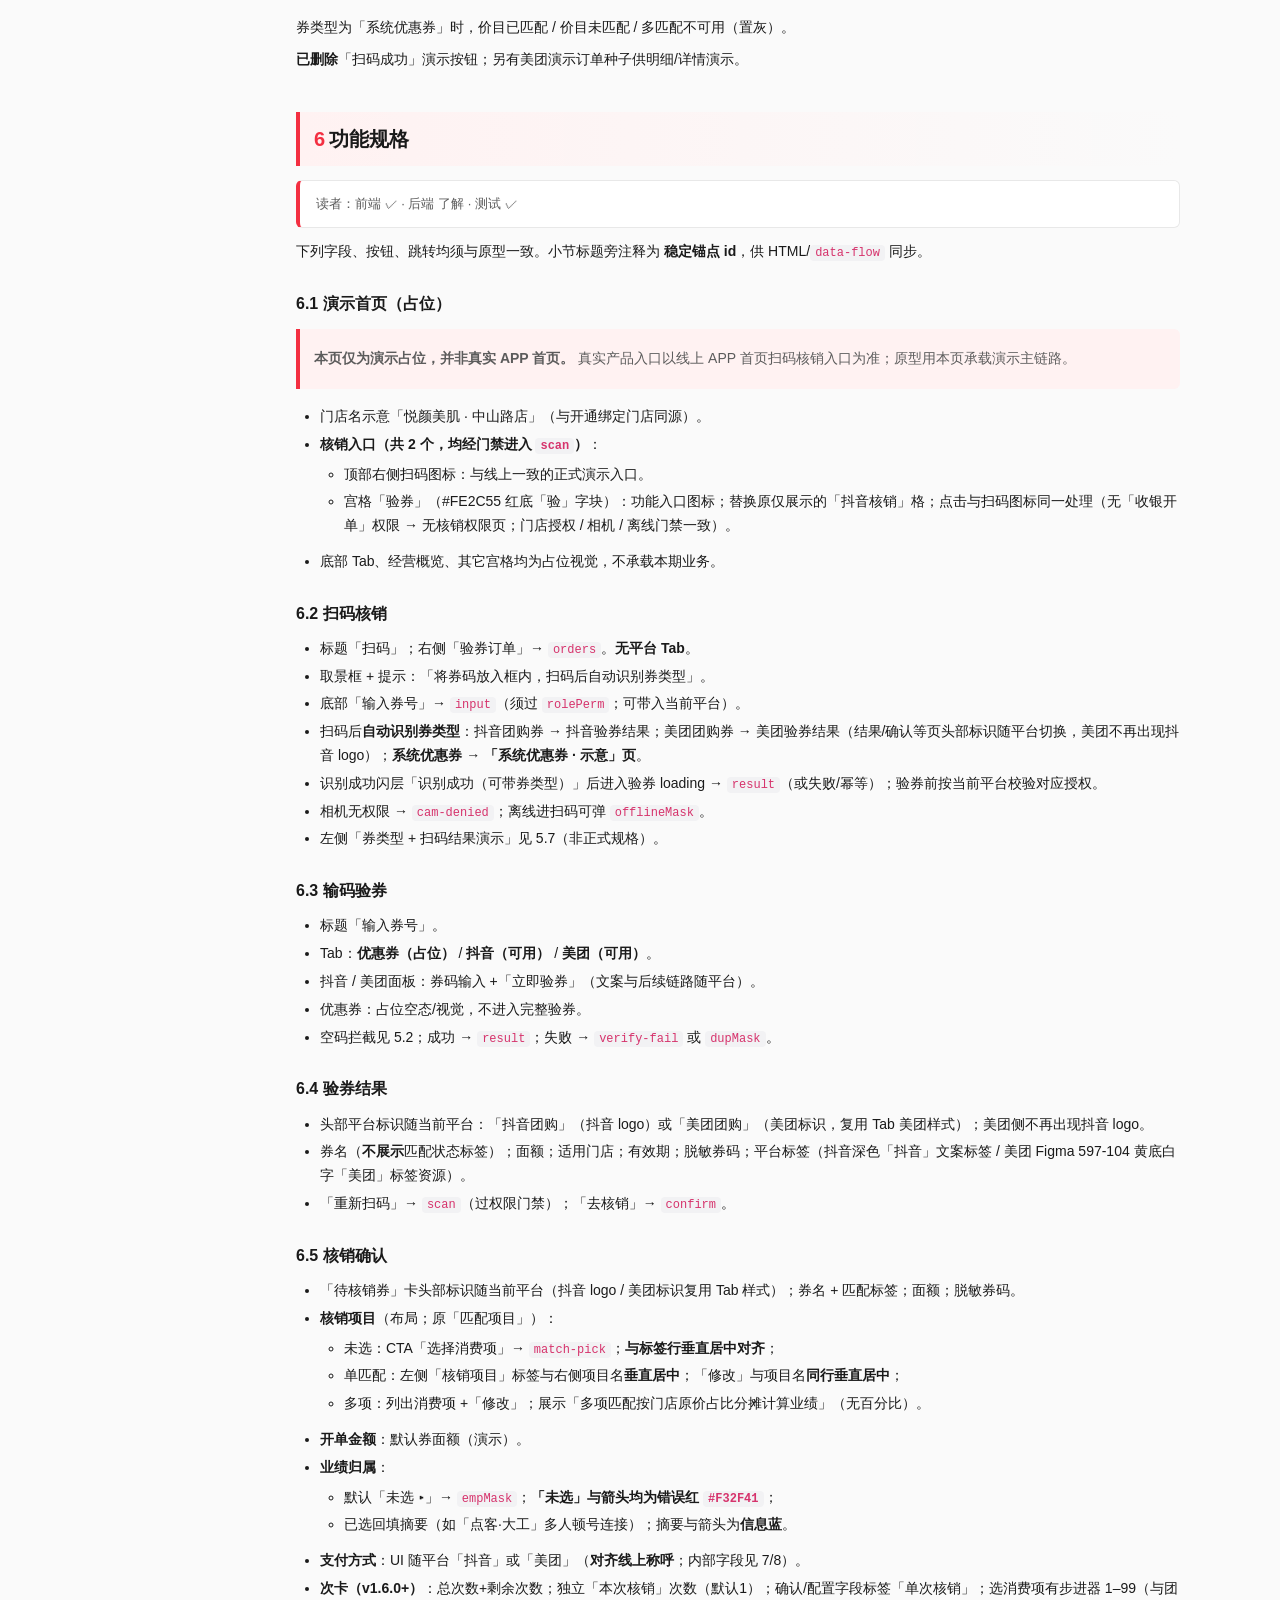
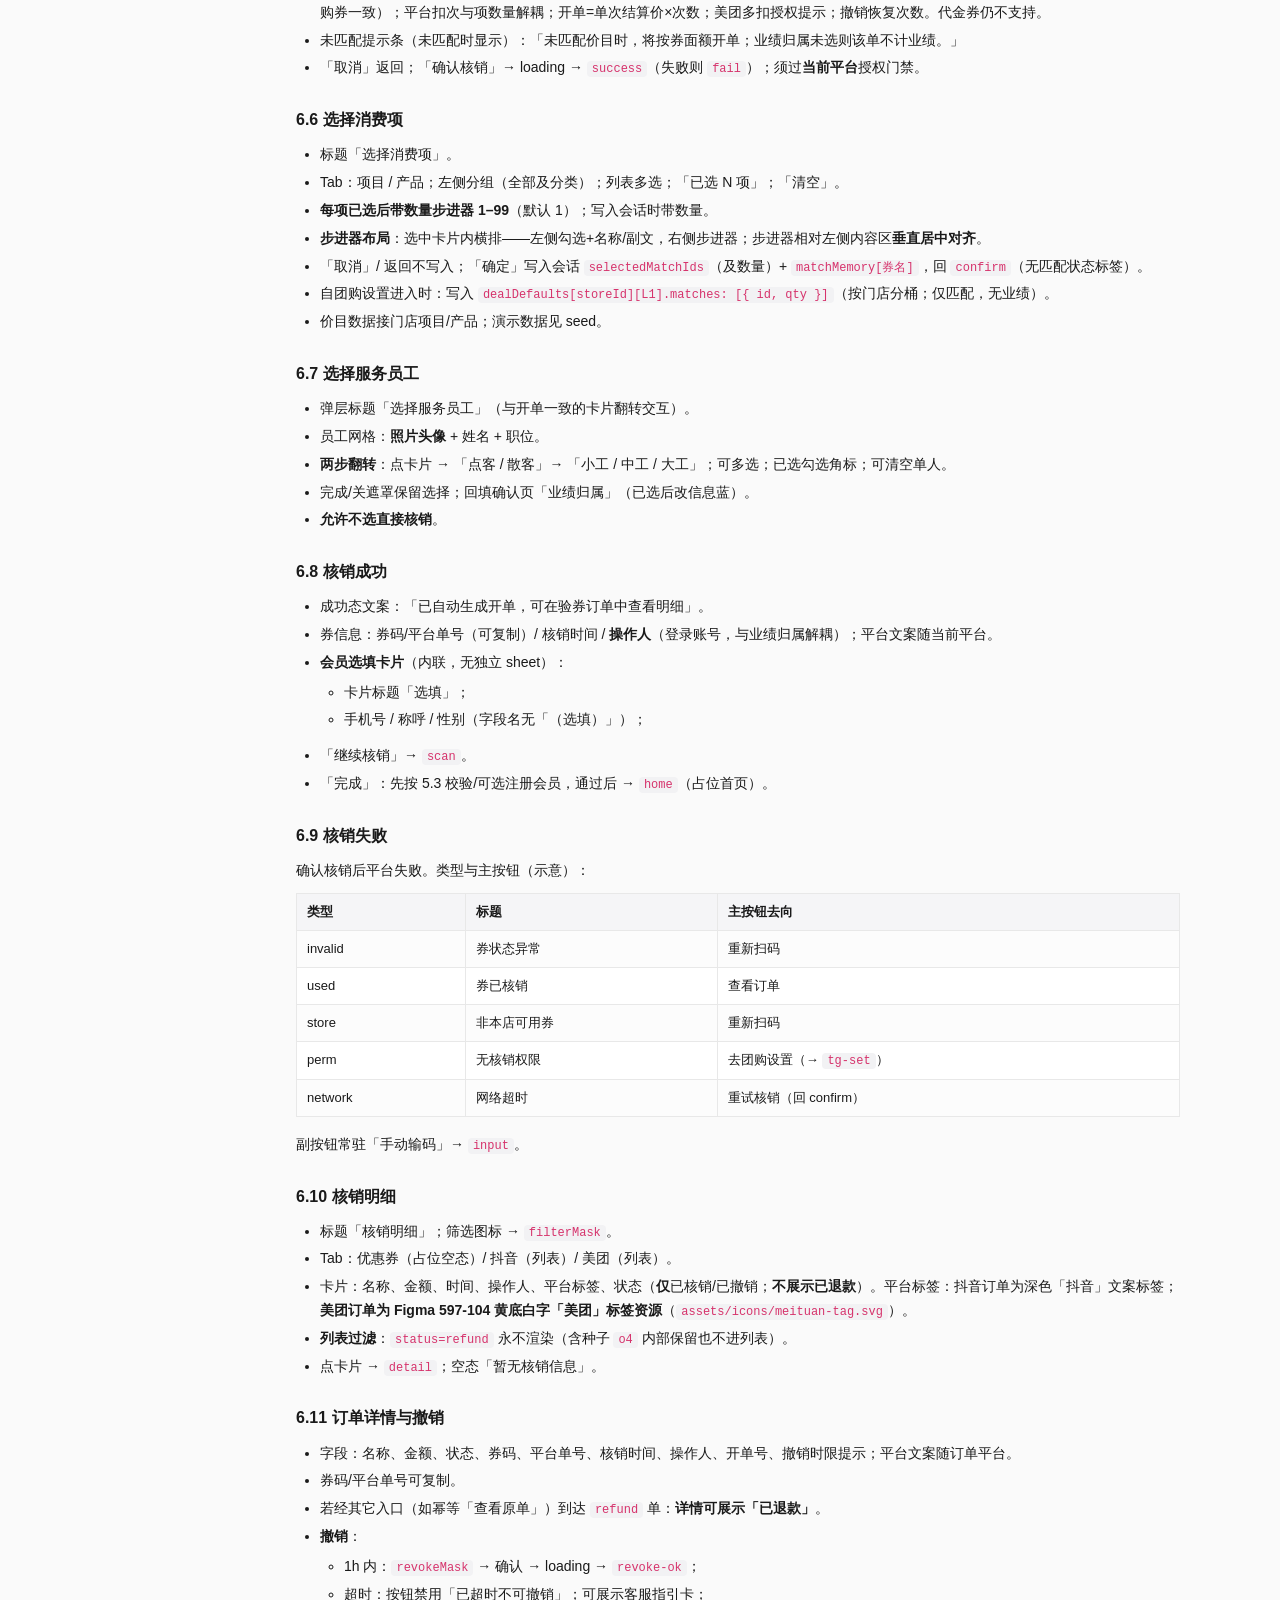
==== commit 1b393186: "feat(开通/团购设置): 平台开通三步、多店券列表TAB与演示数据统一 新增 auth-open 开通流与资源；团购券列表按已绑门店切换（输码验券同款TAB、全名换行）；dealDefaults " ====
--- a/PRD-团购核销.html
+++ b/PRD-团购核销.html
@@ -1,4 +1,4 @@
-﻿<!DOCTYPE html>
+<!DOCTYPE html>
 <html lang="zh-CN">
 <head>
 <meta charset="UTF-8">
@@ -96,12 +96,12 @@
 
 <div class="main">
 
-<h1>PRD：团购核销 <span class="tag">v1.5.6</span></h1>
+<h1>PRD：团购核销 <span class="tag">v1.6.1</span></h1>
 <p>（单店 · 商户端）</p>
 
 <table>
   <tr><th>字段</th><th>内容</th></tr>
-  <tr><td>文档版本</td><td>v1.5.6</td></tr>
+  <tr><td>文档版本</td><td>v1.6.1</td></tr>
   <tr><td>日期</td><td>2026-09-10</td></tr>
   <tr><td>交互原型（唯一可视依据）</td><td>同目录 <code>index.html</code></td></tr>
   <tr><td>画布</td><td>390 × 844</td></tr>
@@ -132,30 +132,32 @@
   <li><b>产品名「团购核销」</b>：覆盖抖音与美团双平台完整核销；优惠券 Tab 仍为占位。文案随当前平台动态：抖音侧「抖音 / 抖音团购」；美团侧「美团 / 美团团购」。</li>
   <li><b>单店模式</b>：本期无总部/多分店；核销、授权、订单均按当前登录门店。<b>映射约束</b>：1 APP 门店 ↔ ≤1 抖音门店 + ≤1 美团（汇付）门店。</li>
   <li><b>APP 首页仅为演示占位，并非真实 APP 首页</b>。原型用占位首页承载扫码按钮，便于演示主链路；<b>真实产品入口以线上 APP 首页扫码核销入口为准</b>。占位首页提供 <b>2 个核销入口</b>：顶部右侧扫码图标（与线上一致）+ 宫格<b>「验券」</b>（功能入口，替换原仅展示的「抖音核销」格）；两者进入同一 <code>scan</code> 链路，门禁一致。详见模块 1 / 3 / 6.1。</li>
-  <li><b>双平台同屏链路</b>：抖音与美团共用同一屏幕链（扫码→输码→结果→确认→成功/失败→明细→详情→撤销→匹配/员工）；仅平台文案、种子订单与演示数据不同。<b>扫码页无平台 Tab</b>：扫码后<b>自动识别券类型</b>（抖音团购券 / 美团团购券 / 系统优惠券），识别后：团购券进主流程；系统优惠券进<b>线上能力示意页</b>；代金券/计次卡弹不支持提示；输码与明细 Tab 为 <b>优惠券（示意）/ 抖音 / 美团</b>。</li>
-  <li><b>授权分平台、相互独立</b>：抖音与美团<b>均经汇付天下 ISV</b>（独立指引页 <code>owner-auth</code> / <code>owner-auth-mt</code>，各四步）。授权态为 <b>未开通 / 已授权 / 已到期</b>。</li>
+  <li><b>双平台同屏链路</b>：抖音与美团共用同一屏幕链（扫码→输码→结果→确认→成功/失败→明细→详情→撤销→匹配/员工）；仅平台文案、种子订单与演示数据不同。<b>扫码页无平台 Tab</b>：扫码后<b>自动识别券类型</b>（抖音团购券 / 美团团购券 / 系统优惠券），识别后：团购券进主流程；系统优惠券进<b>线上能力示意页</b>；代金券弹不支持提示；次卡可核销；输码与明细 Tab 为 <b>优惠券（示意）/ 抖音 / 美团</b>。</li>
+  <li><b>授权分平台、相互独立</b>：抖音与美团<b>均经汇付天下 ISV</b>（APP 内三步开通 <code>auth-open</code>（A/B））。授权态为 <b>未开通 / 已开通 / 已到期</b>。</li>
   <li><b>业绩归属一律默认空</b>：核销确认页点击选择服务员工；<b>不选也可确认核销</b>，按「未选服务员工」生成订单，<b>该单不计业绩</b>。成功页「操作人」= 当前登录账号，<b>与业绩归属解耦</b>。未选时「未选」与箭头均为错误红 <code>#F32F41</code>；已选为信息蓝。</li>
-  <li><b>团购券无事先价目映射</b>：验券后可无消费项；核销时手工「选择消费项」（项目/产品分组多选）。同一会话内按券名记忆匹配。<b>结果/确认页不展示「已匹配 / 未匹配」标签</b>（匹配能力保留）。多项时展示文案「多项匹配按门店原价占比分摊计算业绩」（<b>不展示具体百分比</b>）。单匹配时「匹配项目」标签与项目名垂直居中对齐，「修改」同行居中；未匹配 CTA 亦垂直居中。</li>
+  <li><b>团购券无事先价目映射</b>：验券后可无消费项；核销时手工「选择消费项」（项目/产品分组多选）。同一会话内按券名记忆匹配。<b>结果/确认页不展示「已匹配 / 未匹配」标签</b>（匹配能力保留）。多项时展示文案「多项匹配按门店原价占比分摊计算业绩」（<b>不展示具体百分比</b>）。单匹配时「核销项目」标签与项目名垂直居中对齐，「修改」同行居中；未匹配 CTA 亦垂直居中。</li>
   <li><b>账号无核销权限</b>：<code>rolePerm</code> <b>对应 APP「角色权限 · 收银开单」</b>；该权限关闭则不可扫码核销。拦截全部核销入口（扫码 / 输码 / 主链路导航 / 重新扫码 / 手动输码等）→「无核销权限」页；验券、核销等动作时仍做兜底拦截。原型演示条文案为「收银开单权限 / 已开启 / 已关闭」。</li>
   <li><b>内部开单字段</b>：UI 支付方式随平台显示「抖音」或「美团」（<b>对齐线上支付方式称呼</b>）；内部写入 <code>orderType=快捷开单</code>、<code>payType=团购</code>。</li>
   <li><b>优惠券 Tab</b>：仅占位视觉，<b>本期不做完整核销</b>。</li>
   <li><b>撤销与已退款</b>：核销后 <b>1 小时内</b>可撤；超时不可撤；顾客退款后内部状态 <code>refund</code>，详情可展示「已退款」。<b>核销明细列表永不展示 <code>status=refund</code> 订单</b>；筛选芯片<b>无「已退款」</b>；种子 <code>o4</code> 可内部保留但不进列表。幂等「已核销」弹窗可查看原单。</li>
   <li><b>员工选择</b>：开单式卡片翻转（点客/散客 → 大/中/小工），可多选；照片头像。</li>
-  <li><b>核销成功页会员选填</b>：卡片内联「手机号 / 称呼 / 性别」三行选填（<b>无</b>独立 <code>phoneMask</code>）；点「完成」时：手机号有值须 11 位；<b>称呼与性别都已填</b>则自动注册会员（称呼 1 字时男→<code>X先生</code>、女→<code>X小姐</code>）；只填手机号或缺称呼/性别不注册，可直接离开。</li>
-  <li><b>演示条</b>：复用现有演示条；新增美团演示订单与系统券示例。扫码演示改为<b>券类型先行</b>（抖音团购券 / 美团团购券 / 系统优惠券），点击即模拟扫码并<b>自动识别</b>；系统优惠券→线上能力示意；代金券/计次卡→不支持弹窗；扫码结果场景在团购券类型下演示（非团购时匹配场景置灰）。</li>
+  <li><b>核销成功页会员选填（v1.6.0）</b>：卡片标题「选填」；字段「手机号 / 称呼 / 性别」（无「（选填）」后缀）。全空可离开；填任一项须三项齐全；手机号非法 toast；部分填写弹窗「继续填写 / 放弃填写」；齐全且称呼+性别有值则自动注册会员。无独立 <code>phoneMask</code>。</li>
+  <li><b>演示条</b>：券类型先行（抖音团购券 / 美团团购券 / 系统优惠券 / 代金券 / 次卡），点击即模拟扫码；系统优惠券→线上能力示意；次卡→主流程；代金券→不支持弹窗；扫码结果场景在团购券类型下演示。</li>
   <li><b>账号管理入口</b>：演示首页点门店名进入「账号管理」；团购核销行展示授权态（去开通 / 已授权 / 已到期）。</li>
   <li><b>未开通弹窗</b>：当前平台授权非 <code>ok</code> 时扫码/验券 → <b>居中弹窗</b>；「去开通」进对应授权指引，「取消」关闭。</li>
   <li><b>异常态</b>：原整页异常改为<b>居中弹窗</b>并保留功能按钮；既有 toast / 既有弹窗不改动。</li>
   <li><b>接入身份（v1.5.0）</b>：<b>抖音/美团均经汇付天下 ISV</b>（非抖音直连）。绑定主路径 <code>external_id</code>/<code>out_request_no</code>↔<code>store_id</code>（失败再人工/绑定码 K1）。ID 分 L1 目录 / L2 订单 / L3 券实例。L1 能力待汇付确认；原型双平台 seed。详见<b>模块 13</b>。</li>
-  <li><b>授权态（v1.4）</b>：产品与原型均为 <b>未开通 / 已授权 / 已到期</b>（已去掉待确认）。</li>
-  <li><b>团购设置（v1.5.1）</b>：双平台阴影卡片 + Figma 品牌方标（<code>douyin-logo.svg</code> / <code>meituan-logo.svg</code>）；已授权显示「共 N 项」→ 阴影券卡列表（分割线 + 已配置/未配置）→ 默认配置顶卡仅匹配项目+数量（无默认业绩归属、<b>无页底「保存后预填」提示</b>）；确认页仍可改归属。</li>
+  <li><b>授权态（v1.4）</b>：产品与原型均为 <b>未开通 / 已开通 / 已到期</b>（已去掉待确认）。</li>
+  <li><b>团购设置（v1.5.1）</b>：双平台阴影卡片 + Figma 品牌方标（<code>douyin-logo.svg</code> / <code>meituan-logo.svg</code>）；已授权显示「共 N 项」→ 阴影券卡列表（分割线 + 已配置/未配置）→ 默认配置顶卡仅核销项目+数量（无默认业绩归属、<b>无页底「保存后预填」提示</b>）；确认页仍可改归属。</li>
   <li><b>品牌方标 vs 订单标签（v1.5.1）</b>：全站品牌方标用上述 SVG；核销明细黄底「美团」标签仍为 <code>meituan-tag.svg</code>。</li>
   <li><b>匹配标签移除（v1.5.3）</b>：验券结果 / 确认核销页不再展示「已匹配 / 未匹配」标签；匹配能力保留。</li>
-  <li><b>券类型范围（v1.5.3）</b>：团购核销主链路仅团购套餐券；代金券/计次卡不支持弹窗；系统优惠券走线上 APP 既有能力。</li>
+  <li><b>券类型范围（v1.6.0）</b>：团购核销主链路支持团购套餐券 + 次卡；代金券不支持；系统优惠券走线上 APP 既有能力。</li>
   <li><b>筛选无重置（v1.5.3）</b>：核销明细筛选 sheet 无「重置」，仅取消/确定。</li>
   <li><b>1C/1D/1E 返回层级（v1.5.4）</b>：1C→工作台、1D→1C、1E→1D；工作台 / 左侧演示导航 / <code>?flow=</code> 深链一致。</li>
   <li><b>支付方式称呼（v1.5.5）</b>：确认页「支付方式」随平台显示「抖音」/「美团」（对齐线上）；平台标识仍为「抖音团购」/「美团团购」。</li>
   <li><b>1C 卡片标题（v1.5.6）</b>：团购设置双平台卡片标题改为「抖音团购」/「美团团购」；授权相关页仍称「抖音核销授权」。</li>
+  <li><b>核销项目 / 次卡 / 成功页选填 / 流水作废（v1.6.0）</b>：字段「匹配项目」→「核销项目」；次卡可核销（独立本次次数）；成功页标题「选填」、部分填写弹放弃窗；撤销后订单流水作废；流水商品图 48×48 平台方标。</li>
+  <li><b>次卡目录与配置闭环（v1.6.0）</b>：L1 列表抖音/美团各 1 张次卡（末尾）+ 淡蓝「次卡」标签；配置顶卡只读售价/总次数/单次结算价，仅配核销项目；演示条「抖音次卡 / 美团次卡」绑定目录。</li>
 </ol>
 
 <p>交互行为与文案以 <code>index.html</code> 当前表现为准；<b>接入 / 映射 / 授权产品态以模块 13 为准</b>。</p>
@@ -167,7 +169,7 @@
 <h3>1.1 背景</h3>
 <p>门店需在商户端完成团购券（抖音 / 美团）的验券与核销，并自动开单、支持短时撤销与明细查询。线下与评审确认：</p>
 <ul>
-  <li>产品更名为 <b>「团购核销」</b>，抖音与美团双平台完整核销；系统券走线上能力；代金券/计次卡不支持；</li>
+  <li>产品更名为 <b>「团购核销」</b>，抖音与美团双平台团购券/次卡完整核销；系统券走线上能力；代金券不支持；</li>
   <li>本期按 <b>单店</b> 交付，不做总部/多分店与「业绩归属配置」页；</li>
   <li>团购券与门店价目 <b>无事先映射</b>，需在核销时手工选择消费项，并支持会话记忆；</li>
   <li>业绩归属与操作人解耦：归属可空（不计业绩），操作人固定为登录账号；</li>
@@ -212,7 +214,7 @@
   <li>总部 / 多分店切换、「业绩归属配置」页</li>
   <li>优惠券核销完整流程（Tab 仅视觉占位）</li>
   <li>美团授权菜单级截图细路径（四步示意已落地；待汇付材料）</li>
-  <li>次卡 / 其它平台券（非抖音/美团团购）</li>
+  <li><b>其它平台券</b>（非抖音/美团）；次卡退款/佣金/C端种草/备案/打包假次卡；美团批量核销真授权校验</li>
   <li>团购券与价目的事先自动映射配置（本期仅手工匹配 + 会话记忆）</li>
   <li>支付收银改造、会员体系全面改造（成功页选填自动注册沿用线上会员列表；不做独立会员中心改造）</li>
   <li>撤销失败中间页（确认撤销后直接成功；无单独失败页）</li>
@@ -258,13 +260,13 @@
   <tr><td>多匹配 / 记忆匹配</td><td>组合券选多项；下次同券名自动带出</td><td>多项提示分摊文案；记忆后标签「已匹配」</td></tr>
   <tr><td>归属空可核销</td><td>赶时间不选员工</td><td>默认「未选」红字+红箭头；确认成功；该单不计业绩；操作人仍显示登录账号</td></tr>
   <tr><td>无收银开单权限</td><td>权限关闭账号无法核销</td><td>任何核销入口 → 无核销权限页（副文说明未开启收银开单）</td></tr>
-  <tr><td>未授权 / 到期（抖音）</td><td>引导完成汇付授权</td><td>动作拦截 → <code>owner-auth</code>；状态展示正确</td></tr>
-  <tr><td>未授权（美团）</td><td>引导美团授权（汇付）</td><td>动作拦截 → <code>owner-auth-mt</code>（汇付）页</td></tr>
+  <tr><td>未授权 / 到期（抖音）</td><td>引导完成汇付授权</td><td>动作拦截 → <code>auth-open</code>；状态展示正确</td></tr>
+  <tr><td>未授权（美团）</td><td>引导美团授权（汇付）</td><td>动作拦截 → <code>auth-open</code>（汇付）页</td></tr>
   <tr><td>已核销幂等</td><td>重复扫不重复开单</td><td>dup 弹窗；可看原单</td></tr>
   <tr><td>1h 撤销</td><td>误核销可撤</td><td>详情可撤 → 撤销成功；状态已撤销</td></tr>
   <tr><td>超时不可撤</td><td>超 1h 不可撤</td><td>按钮禁用；提示超时/客服指引</td></tr>
   <tr><td>明细无已退款</td><td>列表不打扰日常对账</td><td>列表永不出现 refund；筛选无「已退款」芯片</td></tr>
-  <tr><td>成功页会员选填</td><td>可选填手机号/称呼/性别</td><td>手机号有值须 11 位；称呼+性别齐全则自动注册会员；否则可直接完成离开</td></tr>
+  <tr><td>成功页会员选填</td><td>卡片标题「选填」；可选填手机号/称呼/性别</td><td>全空可离开；填任一项须三项齐全；手机号非法 toast；部分填写弹放弃窗；齐全则注册会员</td></tr>
 </table>
 
 <!-- ===================== 模块 3 ===================== -->
@@ -350,8 +352,8 @@
   <tr><td>核销明细</td><td><code>orders</code></td><td>核销明细</td><td>抖音/美团列表 + 筛选；<b>不展示 refund</b></td></tr>
   <tr><td>订单详情</td><td><code>detail</code></td><td>核销详情</td><td>撤销入口；可达已退款态</td></tr>
   <tr><td>撤销成功</td><td><code>revoke-ok</code></td><td>撤销结果</td><td></td></tr>
-  <tr><td>抖音授权（汇付）</td><td><code>owner-auth</code></td><td>抖音授权</td><td>汇付四步指引 + 状态（接入通道汇付）</td></tr>
-  <tr><td>美团授权（汇付）</td><td><code>owner-auth-mt</code></td><td>美团授权</td><td>汇付四步指引 + 状态</td></tr>
+  <tr><td>抖音授权（汇付）</td><td><code>auth-open</code></td><td>抖音授权</td><td>汇付四步指引 + 状态（接入通道汇付）</td></tr>
+  <tr><td>美团授权（汇付）</td><td><code>auth-open</code></td><td>美团授权</td><td>汇付四步指引 + 状态</td></tr>
   <tr><td>团购设置</td><td><code>tg-set</code></td><td>团购设置</td><td>双平台卡片 → 团购券列表 → 默认匹配</td></tr>
   <tr><td>相机无权限</td><td><code>cam-denied</code></td><td>无法使用相机</td><td></td></tr>
   <tr><td>断网模板</td><td><code>tpl-offline</code></td><td>—</td><td></td></tr>
@@ -381,8 +383,8 @@
 <h3>4.2 当前平台 <code>platform</code></h3>
 <table>
   <tr><th>值</th><th>含义</th><th>UI 文案要点</th></tr>
-  <tr><td><code>douyin</code></td><td>抖音团购</td><td>「抖音」「抖音团购」；授权走 <code>auth</code> → <code>owner-auth</code>（汇付）</td></tr>
-  <tr><td><code>meituan</code></td><td>美团团购</td><td>「美团」「美团团购」；授权走 <code>authMeituan</code> → <code>owner-auth-mt</code>（汇付）</td></tr>
+  <tr><td><code>douyin</code></td><td>抖音团购</td><td>「抖音」「抖音团购」；授权走 <code>auth</code> → <code>auth-open</code>（汇付）</td></tr>
+  <tr><td><code>meituan</code></td><td>美团团购</td><td>「美团」「美团团购」；授权走 <code>authMeituan</code> → <code>auth-open</code>（汇付）</td></tr>
   <tr><td>（优惠券 Tab）</td><td>占位</td><td>不进入完整验券/核销</td></tr>
 </table>
 <p>扫码页无平台 Tab：扫码后<b>自动识别券类型</b>并更新 <code>platform</code>（识别为系统券进入占位页，不改 <code>platform</code>）；输码页、明细页切换平台 Tab 亦更新 <code>platform</code>。结果/确认/成功等页文案、头部标识与授权门禁随 <code>platform</code> 切换。</p>
@@ -391,20 +393,20 @@
 <h4>4.3.1 抖音授权 <code>auth</code>（经汇付）</h4>
 <table>
   <tr><th>状态</th><th>含义</th><th>UI 标签</th><th>动作（验券/核销，当前平台=抖音）</th></tr>
-  <tr><td><code>none</code></td><td>未开通</td><td>未开通</td><td>弹窗「去开通」→ <code>owner-auth</code></td></tr>
+  <tr><td><code>none</code></td><td>未开通</td><td>未开通</td><td>弹窗「去开通」→ <code>auth-open</code></td></tr>
   <tr><td><code>ok</code></td><td>已授权</td><td>已授权</td><td>允许（仍须门店映射已绑定）</td></tr>
-  <tr><td><code>expired</code></td><td>已到期</td><td>已到期</td><td>弹窗「去续期」→ <code>owner-auth</code></td></tr>
+  <tr><td><code>expired</code></td><td>已到期</td><td>已到期</td><td>弹窗「去续期」→ <code>auth-open</code></td></tr>
 </table>
 
 <h4>4.3.2 美团授权 <code>authMeituan</code>（独立于抖音；经汇付）</h4>
 <table>
   <tr><th>状态</th><th>含义</th><th>行为（当前平台=美团）</th></tr>
-  <tr><td><code>none</code> / <code>expired</code></td><td>未开通 / 已到期</td><td>弹窗去开通/续期 → <code>owner-auth-mt</code> 汇付指引</td></tr>
+  <tr><td><code>none</code> / <code>expired</code></td><td>未开通 / 已到期</td><td>弹窗去开通/续期 → <code>auth-open</code> 汇付指引</td></tr>
   <tr><td><code>ok</code></td><td>已授权</td><td>允许（仍须门店映射已绑定）</td></tr>
 </table>
 <ul>
   <li><b>美团授权与抖音授权相互独立</b>；一侧 <code>ok</code> 不影响另一侧。</li>
-  <li><code>owner-auth</code> / <code>owner-auth-mt</code> 均为汇付四步指引（菜单细路径待材料）；状态卡含接入通道汇付、已关联是/否与绑定码（K1）。</li>
+  <li><code>auth-open</code> / <code>auth-open</code> 均为汇付四步指引（菜单细路径待材料）；状态卡含接入通道汇付、已关联是/否与绑定码（K1）。</li>
   <li><b>进页</b>（仅看 <code>rolePerm</code>）与 <b>动作</b>（<code>rolePerm</code> + 授权 <code>===ok</code> + 映射已绑定）分层。</li>
 </ul>
 
@@ -458,8 +460,8 @@
   <tr><th>动作</th><th>校验顺序</th></tr>
   <tr><td>进入扫码/输码/主链路</td><td><code>rolePerm</code> → 否：<code>tpl-noperm</code></td></tr>
   <tr><td>进入扫码（相机）</td><td>上一步通过后：<code>camDenied</code> → <code>cam-denied</code>；<code>offline</code> → <code>offlineMask</code></td></tr>
-  <tr><td>验券 / 确认核销（抖音）</td><td><code>rolePerm</code> → 否：<code>tpl-noperm</code>；<code>auth!==ok</code> → 未开通「去开通」/到期「去续期」→ <code>owner-auth</code>；授权 ok 但映射未绑定 → 绑定码弹窗 → <code>owner-auth</code>；<code>offline</code> → <code>tpl-offline</code></td></tr>
-  <tr><td>验券 / 确认核销（美团）</td><td>同上，授权/映射引导落点为 <code>owner-auth-mt</code>（汇付）</td></tr>
+  <tr><td>验券 / 确认核销（抖音）</td><td><code>rolePerm</code> → 否：<code>tpl-noperm</code>；<code>auth!==ok</code> → 未开通「去开通」/到期「去续期」→ <code>auth-open</code>；授权 ok 但映射未绑定 → 绑定码弹窗 → <code>auth-open</code>；<code>offline</code> → <code>tpl-offline</code></td></tr>
+  <tr><td>验券 / 确认核销（美团）</td><td>同上，授权/映射引导落点为 <code>auth-open</code>（汇付）</td></tr>
 </table>
 
 <h3>5.2 输码规则</h3>
@@ -472,10 +474,11 @@
 </table>
 
 <h3>5.3 成功页会员选填（内联；无 phoneMask）</h3>
-<p>成功页卡片内联三行选填：<b>手机号</b>、<b>称呼</b>、<b>性别</b>（男/女分段控件）。<b>已删除</b>独立 <code>phoneMask</code> sheet。</p>
+<p>成功页卡片标题「选填」；三行字段：<b>手机号</b>、<b>称呼</b>、<b>性别</b>（男/女分段控件，无「（选填）」后缀）。<b>已删除</b>独立 <code>phoneMask</code> sheet。</p>
 <table>
   <tr><th>规则</th><th>说明</th></tr>
-  <tr><td>全部选填</td><td>可不填直接点「完成」离开</td></tr>
+  <tr><td>全空</td><td>可不填直接点「完成 / 继续核销」离开</td></tr>
+  <tr><td>填了任一项</td><td>须三项齐全；手机号非法 toast；部分填写弹「继续填写 / 放弃填写」</td></tr>
   <tr><td>手机号有值</td><td>须匹配 <code>1</code> 开头 11 位；否则 toast「请输入 11 位手机号」且<b>不离开</b></td></tr>
   <tr><td>称呼 + 性别都已填</td><td>点「完成」时<b>自动注册会员</b>（写入线上会员列表）；原型 toast「已注册为会员：XXX」示意</td></tr>
   <tr><td>称呼展示名</td><td>仅 1 个字：男→<code>X先生</code>，女→<code>X小姐</code>；≥2 字原样</td></tr>
@@ -542,7 +545,7 @@
   <p><b>本页仅为演示占位，并非真实 APP 首页。</b> 真实产品入口以线上 APP 首页扫码核销入口为准；原型用本页承载演示主链路。</p>
 </blockquote>
 <ul>
-  <li>门店名示意「悦颜美肌 · 旗舰店」。</li>
+  <li>门店名示意「悦颜美肌 · 中山路店」（与开通绑定门店同源）。</li>
   <li><b>核销入口（共 2 个，均经门禁进入 <code>scan</code>）</b>：
     <ul>
       <li>顶部右侧扫码图标：与线上一致的正式演示入口。</li>
@@ -582,10 +585,10 @@
 <h3 id="confirm">6.5 核销确认</h3>
 <ul>
   <li>「待核销券」卡头部标识随当前平台（抖音 logo / 美团标识复用 Tab 样式）；券名 + 匹配标签；面额；脱敏券码。</li>
-  <li><b>匹配项目</b>（布局）：
+  <li><b>核销项目</b>（布局；原「匹配项目」）：
     <ul>
       <li>未选：CTA「选择消费项」→ <code>match-pick</code>；<b>与标签行垂直居中对齐</b>；</li>
-      <li>单匹配：左侧「匹配项目」标签与右侧项目名<b>垂直居中</b>；「修改」与项目名<b>同行垂直居中</b>；</li>
+      <li>单匹配：左侧「核销项目」标签与右侧项目名<b>垂直居中</b>；「修改」与项目名<b>同行垂直居中</b>；</li>
       <li>多项：列出消费项 +「修改」；展示「多项匹配按门店原价占比分摊计算业绩」（无百分比）。</li>
     </ul>
   </li>
@@ -597,6 +600,7 @@
     </ul>
   </li>
   <li><b>支付方式</b>：UI 随平台「抖音」或「美团」（<b>对齐线上称呼</b>；内部字段见 7/8）。</li>
+  <li><b>次卡（v1.6.0+）</b>：总次数+剩余次数；独立「本次核销」次数（默认1）；确认/配置字段标签「单次核销」；选消费项有步进器 1–99（与团购券一致）；平台扣次与项数量解耦；开单=单次结算价×次数；美团多扣授权提示；撤销恢复次数。代金券仍不支持。</li>
   <li>未匹配提示条（未匹配时显示）：「未匹配价目时，将按券面额开单；业绩归属未选则该单不计业绩。」</li>
   <li>「取消」返回；「确认核销」→ loading → <code>success</code>（失败则 <code>fail</code>）；须过<b>当前平台</b>授权门禁。</li>
 </ul>
@@ -608,7 +612,7 @@
   <li><b>每项已选后带数量步进器 1–99</b>（默认 1）；写入会话时带数量。</li>
   <li><b>步进器布局</b>：选中卡片内横排——左侧勾选+名称/副文，右侧步进器；步进器相对左侧内容区<b>垂直居中对齐</b>。</li>
   <li>「取消」/ 返回不写入；「确定」写入会话 <code>selectedMatchIds</code>（及数量）+ <code>matchMemory[券名]</code>，回 <code>confirm</code>（无匹配状态标签）。</li>
-  <li>自团购设置进入时：写入 <code>dealDefaults[L1].matches: [{ id, qty }]</code>（仅匹配，无业绩）。</li>
+  <li>自团购设置进入时：写入 <code>dealDefaults[storeId][L1].matches: [{ id, qty }]</code>（按门店分桶；仅匹配，无业绩）。</li>
   <li>价目数据接门店项目/产品；演示数据见 seed。</li>
 </ul>
 
@@ -627,9 +631,8 @@
   <li>券信息：券码/平台单号（可复制）/ 核销时间 / <b>操作人</b>（登录账号，与业绩归属解耦）；平台文案随当前平台。</li>
   <li><b>会员选填卡片</b>（内联，无独立 sheet）：
     <ul>
-      <li>手机号（选填）输入；</li>
-      <li>称呼（选填）输入；</li>
-      <li>性别（选填）男/女分段控件。</li>
+      <li>卡片标题「选填」；</li>
+      <li>手机号 / 称呼 / 性别（字段名无「（选填）」）；</li>
     </ul>
   </li>
   <li>「继续核销」→ <code>scan</code>。</li>
@@ -643,7 +646,7 @@
   <tr><td>invalid</td><td>券状态异常</td><td>重新扫码</td></tr>
   <tr><td>used</td><td>券已核销</td><td>查看订单</td></tr>
   <tr><td>store</td><td>非本店可用券</td><td>重新扫码</td></tr>
-  <tr><td>perm</td><td>无核销权限</td><td>授权指引（抖音→<code>owner-auth</code> / 美团→<code>owner-auth-mt</code>）</td></tr>
+  <tr><td>perm</td><td>无核销权限</td><td>去团购设置（→ <code>tg-set</code>）</td></tr>
   <tr><td>network</td><td>网络超时</td><td>重试核销（回 confirm）</td></tr>
 </table>
 <p>副按钮常驻「手动输码」→ <code>input</code>。</p>
@@ -677,40 +680,28 @@
   <li>「返回核销明细」→ <code>orders</code>。</li>
 </ul>
 
-<h3 id="owner-auth">6.13 授权指引</h3>
-<h4>6.13.1 抖音授权（汇付天下 ISV）</h4>
-<ul>
-  <li>标题「抖音授权」（与美团同为汇付四步结构，<b>独立页面</b>）。</li>
-  <li>四步：确认抖音来客/商家门店 → 打开汇付天下商户/ISV 后台 → 开通并授权剑琅联盟 → 回剑琅确认状态。</li>
-  <li>「去入驻」「打开汇付说明」「我已完成授权，刷新状态」；<code>dy-auth-grant</code> 保留<b>待审核</b>态示意。</li>
-  <li>状态卡：授权态、到期日、<b>接入通道：汇付天下 ISV</b>、「已关联平台门店」是/否、可复制<b>门店绑定码</b>（K1）。</li>
-  <li><b>仅服务抖音平台动作拦截</b>；与美团授权无关。</li>
-</ul>
-<h4 id="owner-auth-mt">6.13.2 美团授权（汇付天下 ISV）</h4>
-<ul>
-  <li>标题「美团授权」；四步：确认美团门店 → 打开汇付后台 → 开通授权剑琅联盟 → 回剑琅确认状态。</li>
-  <li>「去入驻」「打开汇付说明」「刷新状态」；状态卡含<b>接入通道：汇付天下 ISV</b>、已关联是/否、绑定码。</li>
-  <li>抖音侧动作<b>不</b>进入本页；本页仅承接美团验券/核销门禁。菜单细路径【待汇付材料】。</li>
-</ul>
-<h4>6.13.3 映射门禁</h4>
-<ul>
-  <li>动作顺序：<code>rolePerm</code> → 平台授权三态 → <b>门店映射已绑定</b>。</li>
-  <li>授权 ok 未映射：弹窗「请完善门店绑定」+ 绑定码 → 对应授权指引。演示条可独立切双平台映射。</li>
-  <li>无核销权限弹窗「查看授权指引」按当前平台跳转。</li>
-</ul>
-<h4 id="tg-set">6.13.4 团购设置</h4>
-<ul>
-  <li>入口：工作台「团购设置」→ 双平台大卡片（<b>抖音团购 / 美团团购</b>，原「抖音核销 / 美团核销」）。</li>
-  <li><b>标题栏返回层级（v1.5.4）</b>：1C 团购设置 → <b>工作台</b>；1D 团购券列表 → 1C；1E 默认配置 → 1D。与进入路径无关（工作台宫格 / 左侧演示导航 / <code>?flow=</code> 深链一致）。</li>
-  <li>视觉：白底圆角 14 + 阴影 <code>1px 2px 5px rgba(0,0,0,0.08)</code>；左侧 <b>48×48</b> Figma 方标（<code>douyin-logo.svg</code> / <code>meituan-logo.svg</code>）；右侧圆底右箭头（<code>chevron-circle-right.svg</code>）。</li>
-  <li>状态：未开通「去开通」；已到期「授权已到期，去续期」；其它非 ok tip 橙色；<b>已授权显示「共 N 项」</b>（目录条数，灰色 <code>#929292</code>）。</li>
-  <li>点击：非 ok → 授权指引；ok 未映射 → 绑定码弹窗；ok 且已映射 → 团购券列表（L1）。</li>
-  <li>列表：接口目录能力<b>待汇付确认</b>；<b>原型双平台均有 seed</b>。标题「抖音团购券」/「美团团购券」（不用「美团团单」）。阴影券卡：首行 24 方标 + 券名 + 金额（<code>#FE2C55</code>）+ 右侧 16 chevron；分割线后次行与券名对齐，胶囊已配置（绿）/未配置（灰）；摘要=全部匹配项目名（<code>×N</code>）可换行，不含员工。</li>
-  <li>默认配置顶卡：24 方标 +「团购券」→ 券名 → 分割线 → 面额；<b>仅可配匹配项目</b>（数量 1–99）；<b>无默认业绩归属</b>；<b>无</b>页底「保存后预填」提示。匹配区 tip：「多项匹配按门店原价占比分摊计算业绩」。存 <code>dealDefaults.matches:[{id,qty}]</code>。</li>
-  <li>核销预填：团购设置默认匹配 &gt; 会话记忆 &gt; 空；确认页仍可改匹配与业绩归属。</li>
-  <li>用户端不展示「团单/商品 ID」（结果/确认/成功/详情）。</li>
-</ul>
-
+<h3 id="auth-open">6.13 平台开通（三步 · v1.6.0）</h3>
+<p>导航 <b>A 抖音开通 / B 美团开通</b> 共用 <code>auth-open</code>。废旧汇付四步外链指引、<code>dy-auth-grant</code>、绑定码 K1。汇付为后端通道；参考 <a href="https://paas.huifu.com/docs/guide/#/ythsk/kqhx/kqhx" target="_blank" rel="noopener">汇付文档</a>（API【待联调】）。</p>
+<h4>6.13.1 开通主页</h4>
+<ul>
+  <li>标题「抖音开通」/「美团开通」；标签：已开通 / 未开通 / 未开通（授权已过期）。</li>
+  <li><b>已开通</b> = 店铺认证完成 + 授权有效 + ≥1 门店绑定。</li>
+  <li>未开通展示三步进度；已开通可管理门店、取消授权、进团购设置。</li>
+</ul>
+<h4>6.13.2–6.13.4 认证 / 授权 / 绑定</h4>
+<ul>
+  <li>认证共享、最小承接页；授权分平台（官方示意页 + 复制链接兜底；「我已完成授权」仅查询）。</li>
+  <li>门店多选绑定，允许 0 家回退未开通；<b>无绑定码</b>。演示门店：悦颜美肌 · 中山路 / 人民路 / 高新（默认绑 3 家）。</li>
+</ul>
+<h4>6.13.5 门禁</h4>
+<ul>
+  <li>验券/核销须 rolePerm 且平台已开通；未开通/到期 → 去开通；已授权未绑定 → 去绑定（无绑定码）→ <code>auth-open</code>。</li>
+</ul>
+<h4 id="tg-set">6.13.6 团购设置</h4>
+<ul>
+  <li>已开通卡片「共 N 项」（已绑门店目录去重）；非已开通进 <code>auth-open</code>。</li>
+  <li><b>v1.6.1</b>：<code>tg-deals</code> 多店时顶部门店 TAB（≥2 显示，仅 1 家隐藏）；样式同输码验券平台 TAB；展示全名、字号不缩、「 · 」处换行；3 项均分不横滑；各店 L1 可不同；<code>dealDefaults</code> 按门店分桶；核销预填取登录门店配置。</li>
+</ul>
 <h3 id="cam-denied">6.14 相机无权限</h3>
 <ul>
   <li>「未获得相机权限」；引导系统设置或改用「输入券号」。</li>
@@ -722,7 +713,7 @@
   <tr><th>页</th><th>用途</th></tr>
   <tr><td><code>tpl-offline</code></td><td>断网模板；可「重试」切回联网示意</td></tr>
   <tr><td><code>tpl-timeout</code></td><td>超时模板</td></tr>
-  <tr><td><code>tpl-noperm</code></td><td><b>无核销权限</b>；账号未开启 APP「收银开单」权限时的统一落点；副文：「当前账号未开启「收银开单」权限，无法扫码核销…」</td></tr>
+  <tr><td><code>tpl-noperm</code></td><td><b>无核销权限</b>；账号未开启 APP「收银开单」权限时的统一落点；按钮「去团购设置」→ <code>tg-set</code> /「返回首页」；副文含未开启「收银开单」</td></tr>
 </table>
 <p>文案与按钮以原型为准。</p>
 
@@ -736,12 +727,12 @@
   <tr><td><code>offlineMask</code></td><td>离线提示</td><td>可仍进入扫码（示意）或取消</td></tr>
   <tr><td><code>dupMask</code></td><td>已核销幂等</td><td>说明不重复开单；查看原单 → detail</td></tr>
   <tr><td><code>empMask</code></td><td>选择服务员工</td><td>见 6.7</td></tr>
-  <tr><td><code>unsupportedCouponMask</code></td><td>不支持券类型</td><td>代金券/计次卡通俗说明；单按钮「我知道了」</td></tr>
+  <tr><td><code>unsupportedCouponMask</code></td><td>不支持券类型</td><td>代金券通俗说明；单按钮「我知道了」</td></tr>
   <tr><td><code>filterMask</code></td><td>筛选</td><td>状态：全部/已核销/已撤销（<b>无「已退款」</b>）；时间：全部/今日；取消/确定（<b>无重置</b>）</td></tr>
   <tr><td>—</td><td>（已删）<code>phoneMask</code></td><td>会员选填改内联成功页，见 6.8</td></tr>
   <tr><td><code>revokeMask</code></td><td>撤销确认</td><td>确认后直接成功链路</td></tr>
   <tr><td><code>authNeedMask</code></td><td>未开通/已到期</td><td>去开通 / 去续期 → 对应授权指引</td></tr>
-  <tr><td><code>mapNeedMask</code></td><td>映射未绑定</td><td>展示绑定码；去完善绑定 → 授权指引</td></tr>
+  <tr><td><code>mapNeedMask</code></td><td>映射未绑定</td><td>去绑定门店 → auth-open（无绑定码）</td></tr>
   <tr><td><code>loadingMask</code></td><td>加载中</td><td>验券/核销/撤销文案</td></tr>
 </table>
 
@@ -766,7 +757,10 @@
   <tr><td><code>staffRoles</code> / <code>staffDesignated</code></td><td>工位（大/中/小工）与点客/散客</td></tr>
   <tr><td><code>opName</code></td><td>当前登录账号名（成功页操作人）</td></tr>
   <tr><td><code>selectedProdId</code> / <code>selectedMatchIds</code></td><td>匹配消费项</td></tr>
-  <tr><td><code>dealDefaults</code></td><td><code>{ [L1Id]: { matches: [{ id, qty }] } }</code> 团购设置默认匹配（数量 1–99）</td></tr>
+  <tr><td><code>dealDefaults</code></td><td><code>{ [storeId]: { [L1Id]: { matches: [{ id, qty }] } } }</code> 按门店分桶的团购设置默认匹配（数量 1–99）</td></tr>
+  <tr><td><code>tgStoreId</code></td><td>团购券列表当前门店 TAB</td></tr>
+  <tr><td><code>loginStoreId</code> / <code>loginStoreName</code></td><td>当前登录门店（演示默认中山路）</td></tr>
+  <tr><td><code>boundStoresDy</code> / <code>boundStoresMt</code></td><td>各平台已绑门店 <code>{ id, name }[]</code></td></tr>
   <tr><td><code>matchMemory</code></td><td><code>{ [券名]: [{id,kind,name,price,qty?}, ...] }</code> 会话记忆</td></tr>
   <tr><td><code>orderType</code></td><td>内部固定 <code>快捷开单</code></td></tr>
   <tr><td><code>payType</code></td><td>内部固定 <code>团购</code></td></tr>
@@ -834,25 +828,25 @@
   <li><b>演示首页占位</b>：非正式产品首页；正式入口=线上扫码核销。占位页提供顶部扫码图标与宫格「验券」两个演示入口，两者共用 <code>scan</code> 链路与权限/授权门禁（见 §6.1）。</li>
   <li><b>双平台同链</b>：美团与抖音共用同一屏幕链；仅文案、seed、演示数据不同；扫码页无平台 Tab，扫码自动识别券类型（输码/明细 Tab 分平台）。</li>
   <li><b>平台动态文案</b>：当前平台为抖音时用「抖音 / 抖音团购」；美团时用「美团 / 美团团购」。</li>
-  <li><b>授权独立</b>：抖音与美团均经汇付（<code>auth</code>/<code>owner-auth</code> 与 <code>authMeituan</code>/<code>owner-auth-mt</code>）互不影响；验券另须门店映射已绑定。</li>
+  <li><b>授权独立</b>：抖音与美团均经汇付（<code>auth</code>/<code>auth-open</code> 与 <code>authMeituan</code>/<code>auth-open</code>）互不影响；验券另须门店映射已绑定。</li>
   <li><b>无事先价目映射</b>：验券不自动绑价目；仅手工匹配 + 会话记忆。</li>
   <li><b>未匹配可核销</b>：按券面额开单；<b>无「未匹配」标签</b>。</li>
   <li><b>已匹配（内部态）</b>：至少一项消费项；<b>无「已匹配」标签</b>；多项显示分摊提示文案，<b>不展示百分比</b>；业绩按门店原价占比分摊（算法服务端实现，UI 不透出比例）。</li>
-  <li><b>确认页布局</b>：单匹配时「匹配项目」与项目名、修改垂直居中；未匹配 CTA 垂直居中。</li>
+  <li><b>确认页布局</b>：单匹配时「核销项目」与项目名、修改垂直居中；未匹配 CTA 垂直居中。</li>
   <li><b>记忆匹配</b>：同会话同券名再次验券自动回填上次选择。</li>
   <li><b>业绩归属默认空</b>；可不选；未选 → 订单生成但 <b>不计业绩</b>；未选红 <code>#F32F41</code>，已选信息蓝。</li>
   <li><b>操作人 ≠ 业绩归属</b>：操作人=登录账号。</li>
   <li><b>员工选择</b>：点客/散客 → 小工/中工/大工；多选；照片头像。</li>
   <li><b>内部开单</b>：<code>orderType=快捷开单</code>，<code>payType=团购</code>；UI 支付方式随平台「抖音」或「美团」。</li>
   <li><b>rolePerm=false</b>（收银开单已关闭）：拦截全部核销入口 + 动作兜底 → <code>tpl-noperm</code>。</li>
-  <li><b>平台授权非 ok</b>：拦验券/核销 → 未开通「去开通」/到期「去续期」→ 抖音 <code>owner-auth</code> / 美团 <code>owner-auth-mt</code>；授权 ok 未映射 → 绑定码弹窗。</li>
-  <li><b>团购设置</b>：工作台入口；阴影卡片 + Figma 方标；已授权「共 N 项」；阴影券卡列表；默认顶卡仅匹配+数量（无页底预填提示；<code>dealDefaults.matches:[{id,qty}]</code>）；核销预填优先默认匹配；业绩归属仅确认页手工选。</li>
+  <li><b>平台授权非 ok</b>：拦验券/核销 → 未开通「去开通」/到期「去续期」→ 抖音 <code>auth-open</code> / 美团 <code>auth-open</code>；授权 ok 未映射 → 绑定码弹窗。</li>
+  <li><b>团购设置</b>：工作台入口；阴影卡片 + Figma 方标；已授权「共 N 项」（已绑门店目录去重）；多店时列表顶 TAB（同输码验券样式、全名智能换行、3 项不横滑）；阴影券卡列表；默认顶卡仅匹配+数量（无页底预填提示；<code>dealDefaults[storeId][L1].matches:[{id,qty}]</code>）；核销预填优先登录门店默认匹配；业绩归属仅确认页手工选。</li>
   <li><b>品牌资源</b>：方标 <code>douyin-logo.svg</code> / <code>meituan-logo.svg</code>；订单黄底「美团」标签仍为 <code>meituan-tag.svg</code>。</li>
   <li><b>用户端不展示团单/商品 ID</b>（结果/确认/成功/详情）。</li>
   <li><b>撤销窗口 1 小时</b>；超时不可撤；<b>已退款</b>态（内部 <code>refund</code>）不可撤且业绩已回滚示意；详情文案「已退款」；<b>列表永不展示 refund</b>；筛选无「已退款」芯片。</li>
   <li><b>幂等已核销</b>：不重复开单；弹窗可看原单。</li>
   <li><b>优惠券 Tab</b>：仅占位，本期不做完整核销。</li>
-  <li><b>成功页会员选填</b>：手机号/称呼/性别均选填；手机号有值须 11 位；称呼+性别齐全才自动注册会员（1 字称呼按性别补先生/小姐）；否则不注册可离开。无 <code>phoneMask</code>。</li>
+  <li><b>成功页会员选填</b>：卡片标题「选填」；全空可离开；填任一项须三项齐全；手机号非法 toast；部分填写弹放弃窗；齐全则注册会员。无 <code>phoneMask</code>。</li>
   <li><b>输码演示关键字</b>（used/fail/mismatch 等）及扫码结果演示条：<b>仅原型演示，不算产品规则</b>；券类型先行（抖音/美团/系统券），结果尊重券类型；含美团演示订单。</li>
   <li><b>范围边界</b>：其它收银/会员能力沿用线上；冲突以原型界面修正 PRD。</li>
 </ol>
@@ -862,11 +856,11 @@
 <p class="reader-note">读者：前端 ✓ · 后端 部分 · 测试 ✓</p>
 
 <h3>9.1 文案清单（须与原型一致）</h3>
-<p><b>导航/按钮</b>：扫码、验券订单、输入券号、立即验券、重新扫码、去核销、选择消费项、修改、取消、确认核销、确定、清空、继续核销、完成、筛选、应用、我知道了、撤销核销、返回核销明细、查看原单、手动输码、查看订单、查看授权指引、重试核销、项目、产品、优惠券、抖音、美团、点客、散客、大工、中工、小工、男、女。</p>
+<p><b>导航/按钮</b>：扫码、验券订单、输入券号、立即验券、重新扫码、去核销、选择消费项、修改、取消、确认核销、确定、清空、继续核销、完成、筛选、应用、我知道了、撤销核销、返回核销明细、查看原单、手动输码、查看订单、去团购设置、重试核销、项目、产品、优惠券、抖音、美团、点客、散客、大工、中工、小工、男、女。</p>
 <p><b>标签/状态</b>：已核销、已撤销、已退款（<b>仅详情等非列表场景</b>）、未开通、已授权、已到期、已绑定、未绑定、抖音、美团、抖音团购、美团团购。</p>
 <p><b>关键提示</b>：将券码放入框内，扫码后自动识别券类型；多项匹配按门店原价占比分摊计算业绩；未匹配价目时，将按券面额开单；业绩归属未选则该单不计业绩；已自动生成开单，可在验券订单中查看明细；对应开单已冲销，员工业绩已回滚，撤销流水已保留；经汇付完成门店授权后，方可在本店核销对应平台团购券；当前账号未开启「收银开单」权限，无法扫码核销…</p>
 <p><b>占位符</b>：请输入券码；请输入手机号；如：王 / 王芳（称呼）。</p>
-<p><b>成功页字段标签</b>：手机号（选填）、称呼（选填）、性别（选填）。</p>
+<p><b>成功页字段标签</b>：卡片标题「选填」；手机号、称呼、性别。</p>
 <p><b>Toast</b>：见 5.5。</p>
 <p><b>失败标题</b>：券状态异常、券已核销、非本店可用券、无核销权限、网络超时、券无效或已过期、未获得相机权限 等（以原型 FAIL_MAP / VFAIL_MAP 为准）。</p>
 
@@ -874,8 +868,8 @@
 <table>
   <tr><th>维度</th><th>规则</th></tr>
   <tr><td>账号核销权限 <code>rolePerm</code></td><td><b>映射 APP「角色权限 · 收银开单」</b>；关闭：全部入口 → 无核销权限页；动作兜底。演示条：「收银开单权限 / 已开启 / 已关闭」</td></tr>
-  <tr><td>抖音门店授权 <code>auth</code></td><td>仅 <code>ok</code> 可验券/核销（平台=抖音）；否则引导 <code>owner-auth</code>（汇付）</td></tr>
-  <tr><td>美团门店授权 <code>authMeituan</code></td><td>仅 <code>ok</code> 可验券/核销（平台=美团）；否则引导 <code>owner-auth-mt</code>（汇付）；<b>独立于</b> <code>auth</code></td></tr>
+  <tr><td>抖音门店授权 <code>auth</code></td><td>仅 <code>ok</code> 可验券/核销（平台=抖音）；否则引导 <code>auth-open</code>（汇付）</td></tr>
+  <tr><td>美团门店授权 <code>authMeituan</code></td><td>仅 <code>ok</code> 可验券/核销（平台=美团）；否则引导 <code>auth-open</code>（汇付）；<b>独立于</b> <code>auth</code></td></tr>
   <tr><td>店员/店长/店主</td><td>角色展示沿用线上；是否开启「收银开单」由账号角色权限配置决定</td></tr>
 </table>
 
@@ -926,8 +920,8 @@
 
 <p><b>未授权（分平台）</b></p>
 <ol start="5">
-  <li><b>Given</b> 有核销权限但 <code>auth=none|expired</code> 且当前平台=抖音，<b>When</b> 点立即验券或确认核销，<b>Then</b> 弹出未开通「去开通」/到期「去续期」并进入 <code>owner-auth</code>。</li>
-  <li><b>Given</b> 有核销权限但 <code>authMeituan</code> 非 ok 且当前平台=美团，<b>When</b> 点立即验券或确认核销，<b>Then</b> 进入 <code>owner-auth-mt</code>（汇付）页（不进入抖音授权页）。</li>
+  <li><b>Given</b> 有核销权限但 <code>auth=none|expired</code> 且当前平台=抖音，<b>When</b> 点立即验券或确认核销，<b>Then</b> 弹出未开通「去开通」/到期「去续期」并进入 <code>auth-open</code>。</li>
+  <li><b>Given</b> 有核销权限但 <code>authMeituan</code> 非 ok 且当前平台=美团，<b>When</b> 点立即验券或确认核销，<b>Then</b> 进入 <code>auth-open</code>（汇付）页（不进入抖音授权页）。</li>
   <li><b>Given</b> 授权 ok 但当前平台映射未绑定，<b>When</b> 点验券或确认核销，<b>Then</b> 弹出绑定码弹窗，可去完善绑定。</li>
 </ol>
 
@@ -939,7 +933,7 @@
 <p><b>多匹配 / 单匹配布局</b></p>
 <ol start="9">
   <li><b>Given</b> 确认页，<b>When</b> 选择 ≥2 个消费项确定，<b>Then</b> 标签「已匹配」，展示「多项匹配按门店原价占比分摊计算业绩」，且不出现具体百分比数字。</li>
-  <li><b>Given</b> 确认页仅 1 个匹配项，<b>When</b> 查看匹配行，<b>Then</b>「匹配项目」标签与项目名垂直居中，「修改」同行居中。</li>
+  <li><b>Given</b> 确认页仅 1 个匹配项，<b>When</b> 查看匹配行，<b>Then</b>「核销项目」标签与项目名垂直居中，「修改」同行居中。</li>
 </ol>
 
 <p><b>记忆匹配</b></p>
@@ -1045,7 +1039,7 @@
   <tr><td>L1 目录</td><td>双平台能力均<b>待汇付确认</b>；原型双端 seed；验券主路径不依赖预拉</td></tr>
   <tr><td>汇付边界</td><td>本期不做分账/抽佣；双平台团购业务经汇付透传（非「仅支付流水」假设）</td></tr>
   <tr><td>SDK</td><td>不做内嵌官方 SDK；汇付授权即生效，我方不做二次审核（<code>dy-auth-grant</code> 可示意待审核）</td></tr>
-  <tr><td>授权产品态</td><td><b>未开通 / 已授权 / 已到期</b></td></tr>
+  <tr><td>授权产品态</td><td><b>未开通 / 已开通 / 已到期</b></td></tr>
 </table>
 <p>完整流程图、映射表与联调清单见 Markdown <code>PRD-团购核销.md</code> 模块 13（v1.5.1）。</p>
 
@@ -1097,7 +1091,7 @@
 <p><b>剑琅：</b>映射唯一约束、验券前门禁、目录同步任务（视 H4）、订单落平台单号、后台人工补录、去入驻外链、<code>dealDefaults.matches:[{id,qty}]</code>。</p>
 <blockquote><p>开放问题：双平台 L1 预拉可行性（H4）；汇付后台菜单截图。已落地：映射缺失弹窗、绑定码+已关联、授权三态、团购设置默认仅匹配+数量、美团称「团购券」、品牌方标 SVG、1C/1D/1E 阴影券卡、默认配置去页底预填提示、用户端隐藏团单/商品 ID。完整表见 <code>PRD-团购核销.md</code> 模块 13.6。</p></blockquote>
 
-<div class="foot">PRD：团购核销 · v1.5.6 · 2026-09-10 · 交互原型 index.html（390 × 844）</div>
+<div class="foot">PRD：团购核销 · v1.6.1 · 2026-09-11 · 交互原型 index.html（390 × 844）</div>
 
 </div>
 
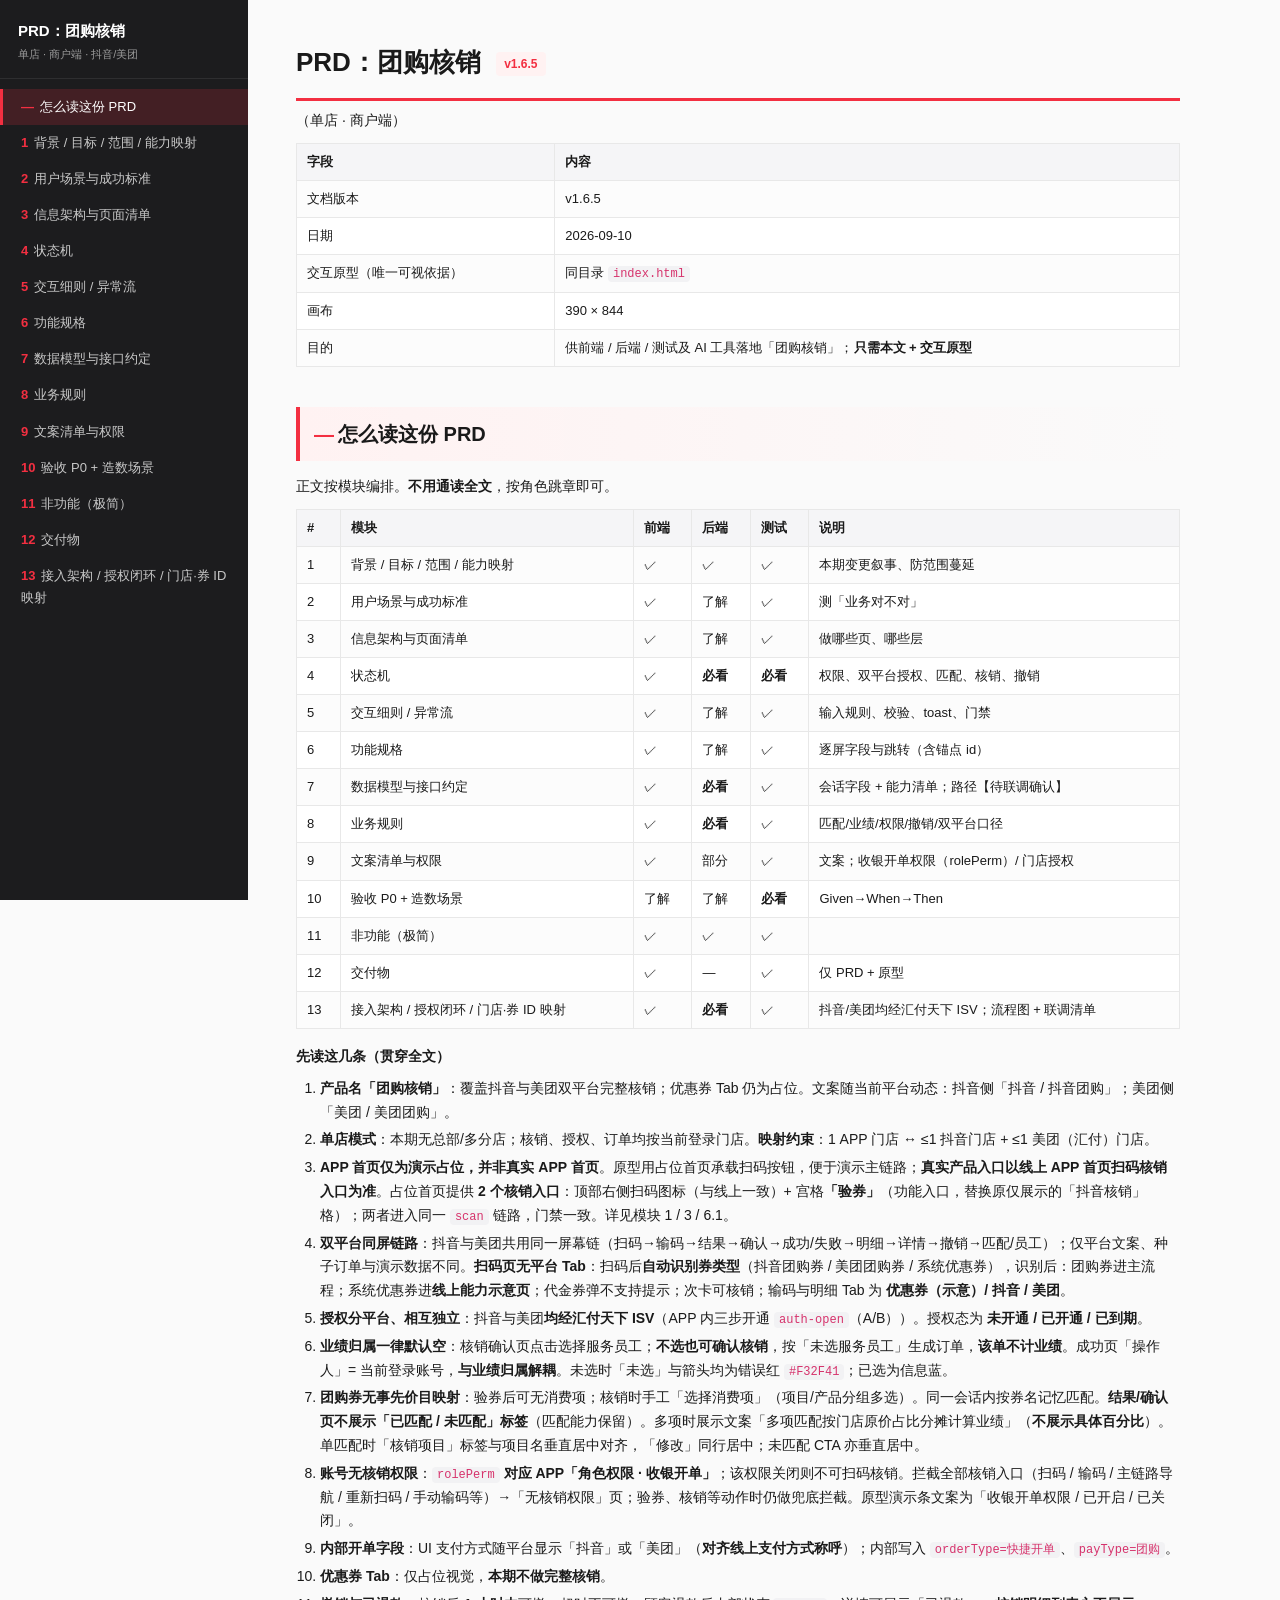
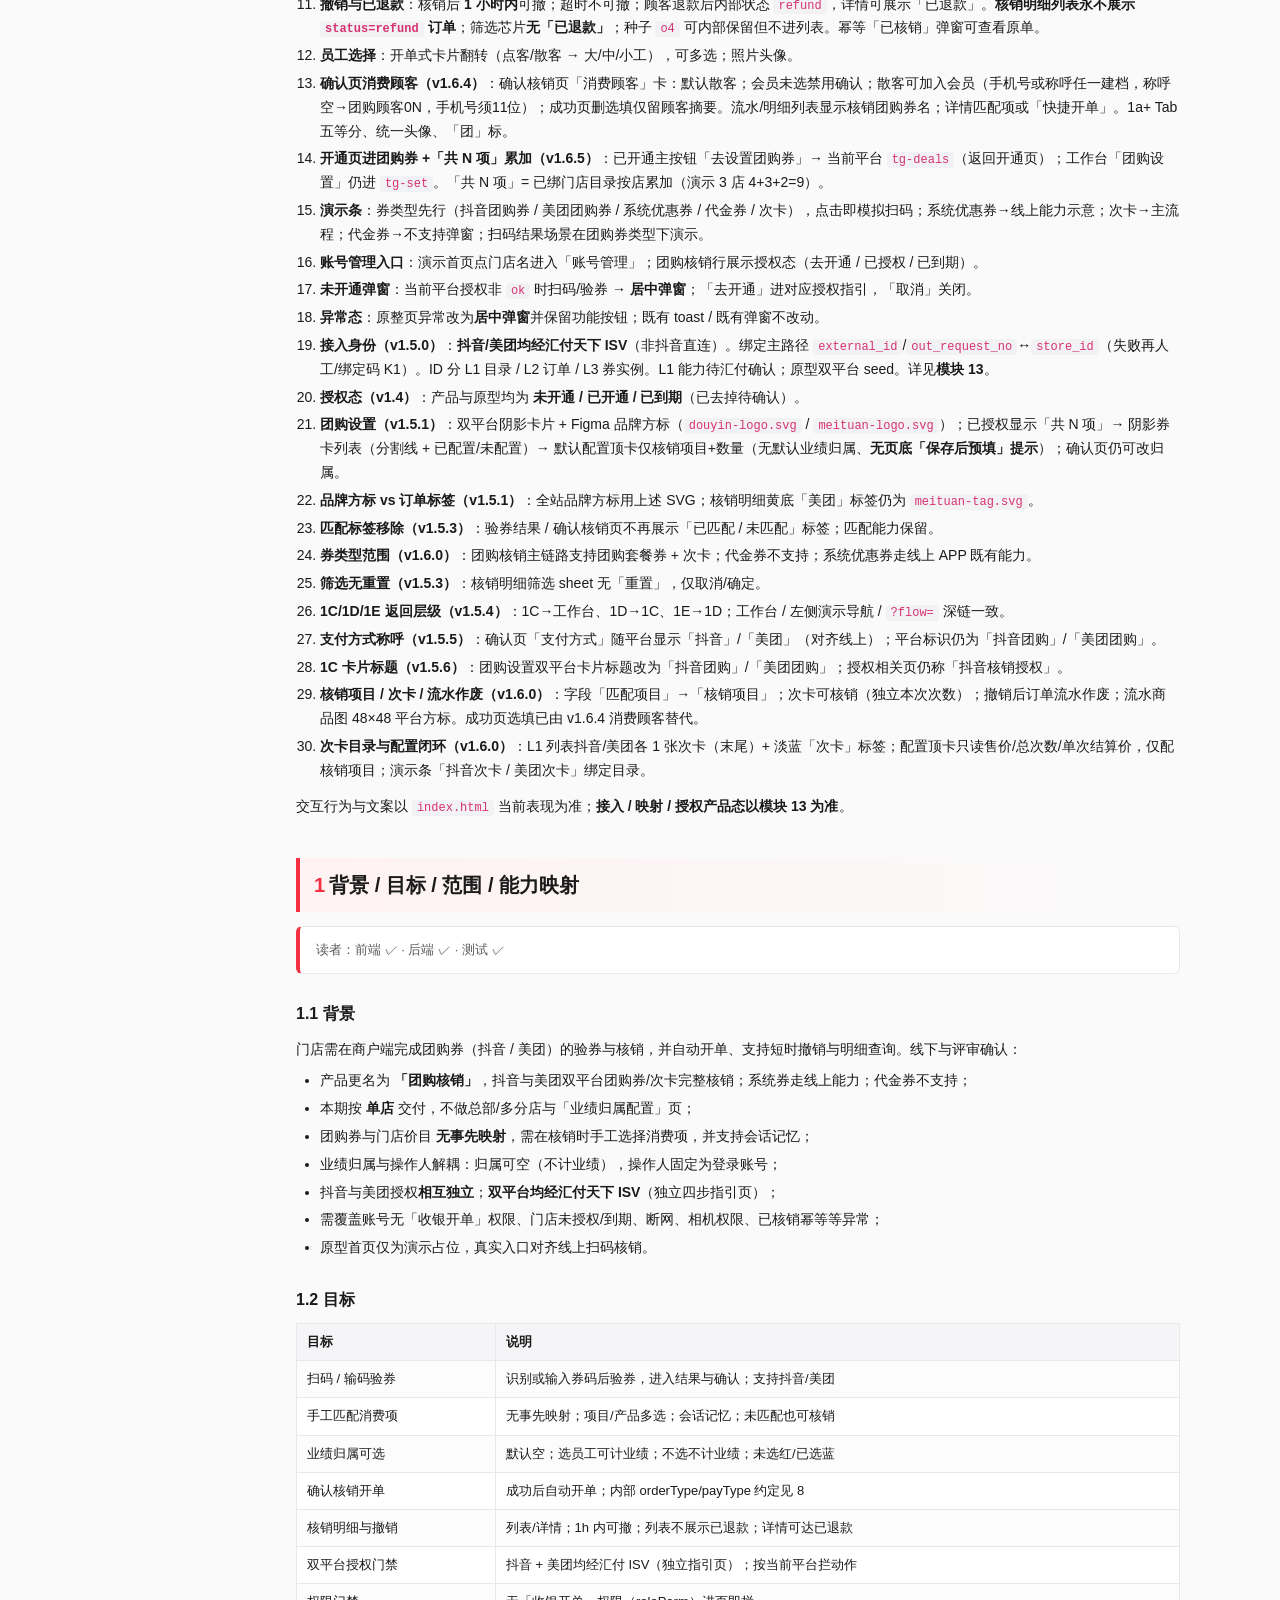
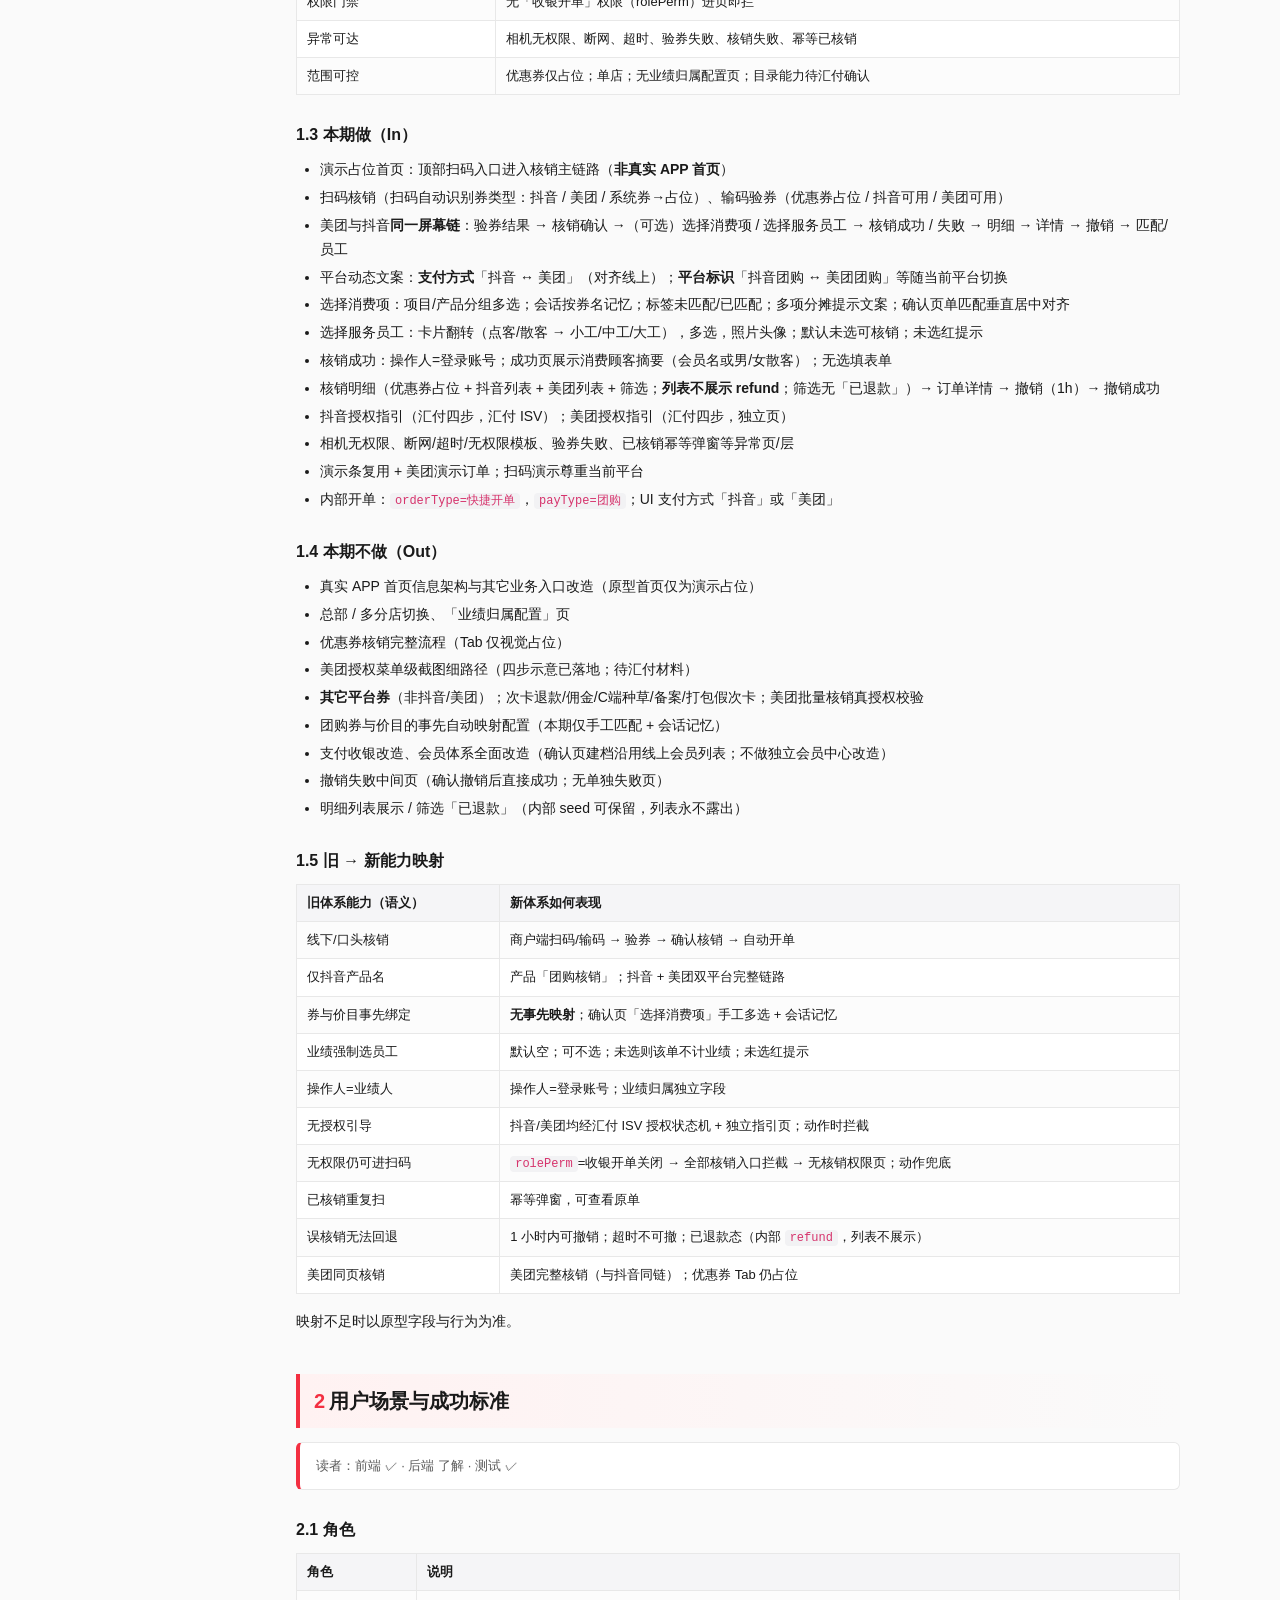
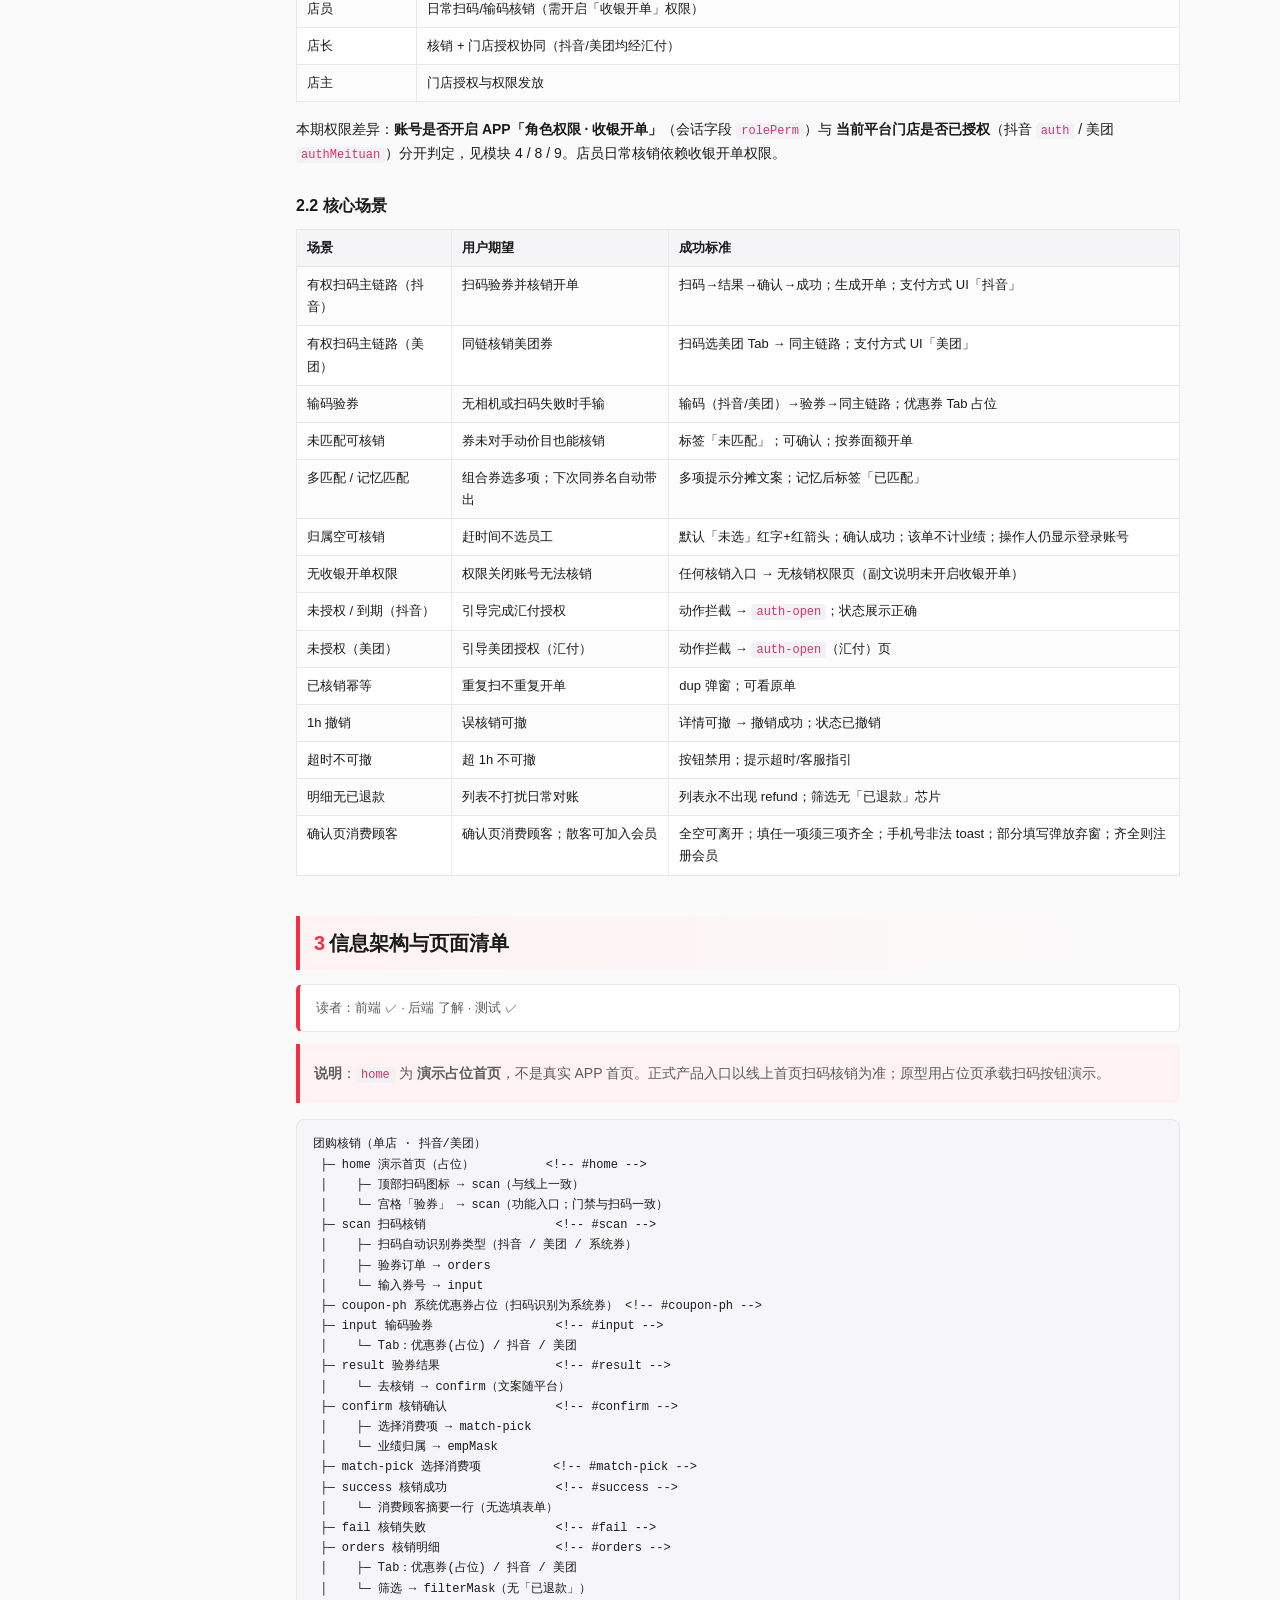
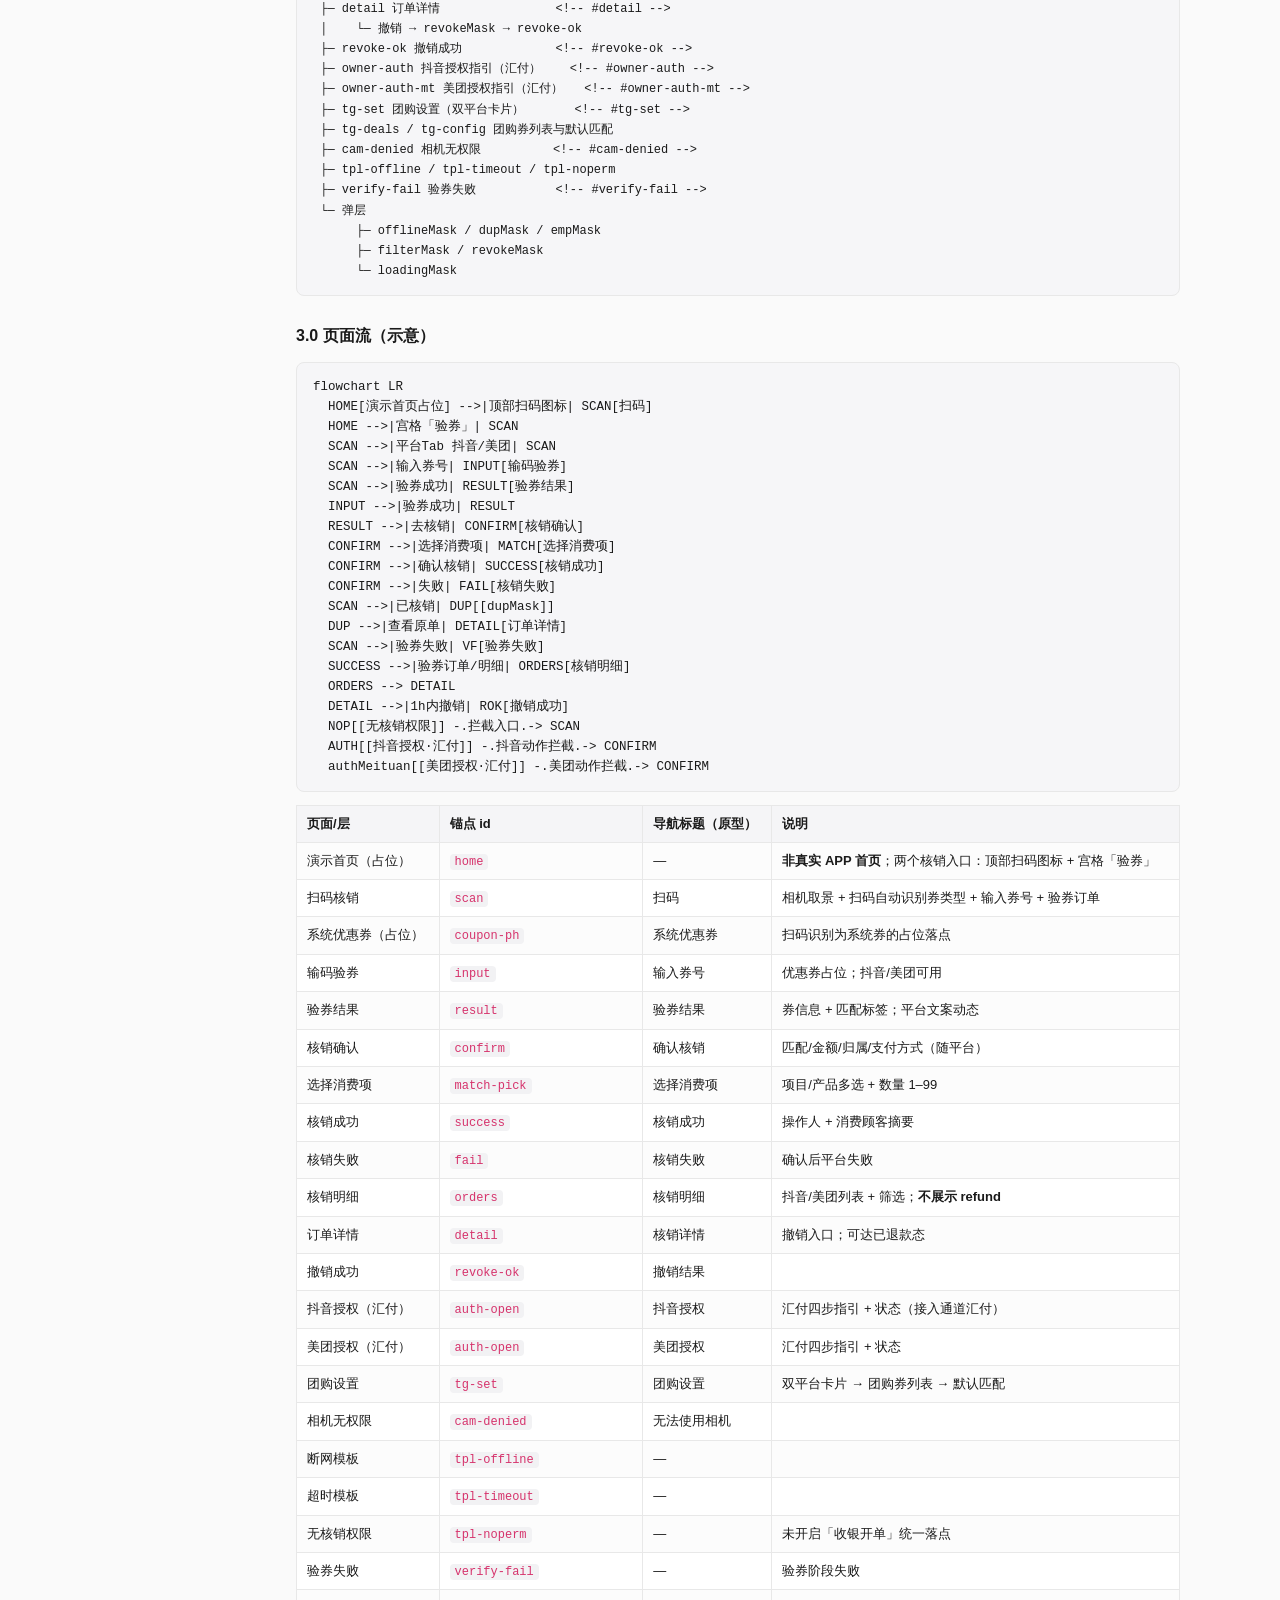
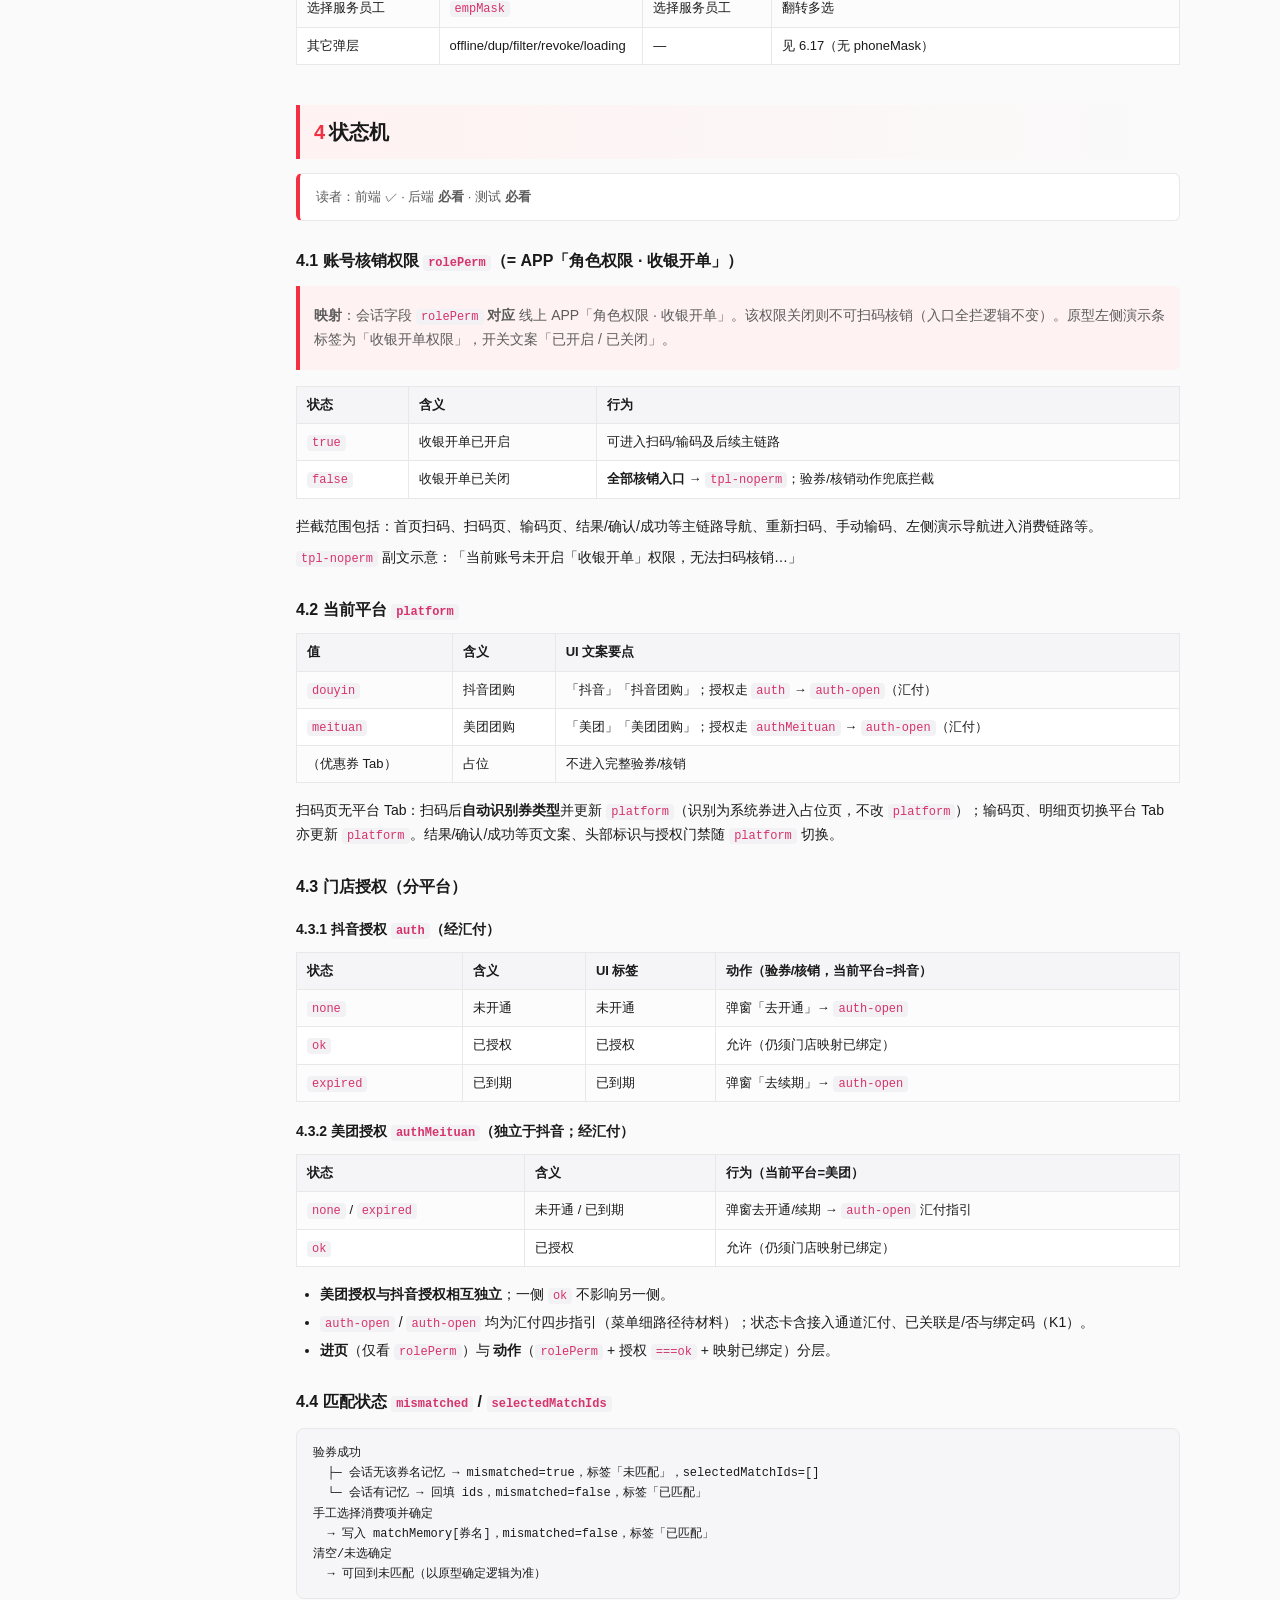
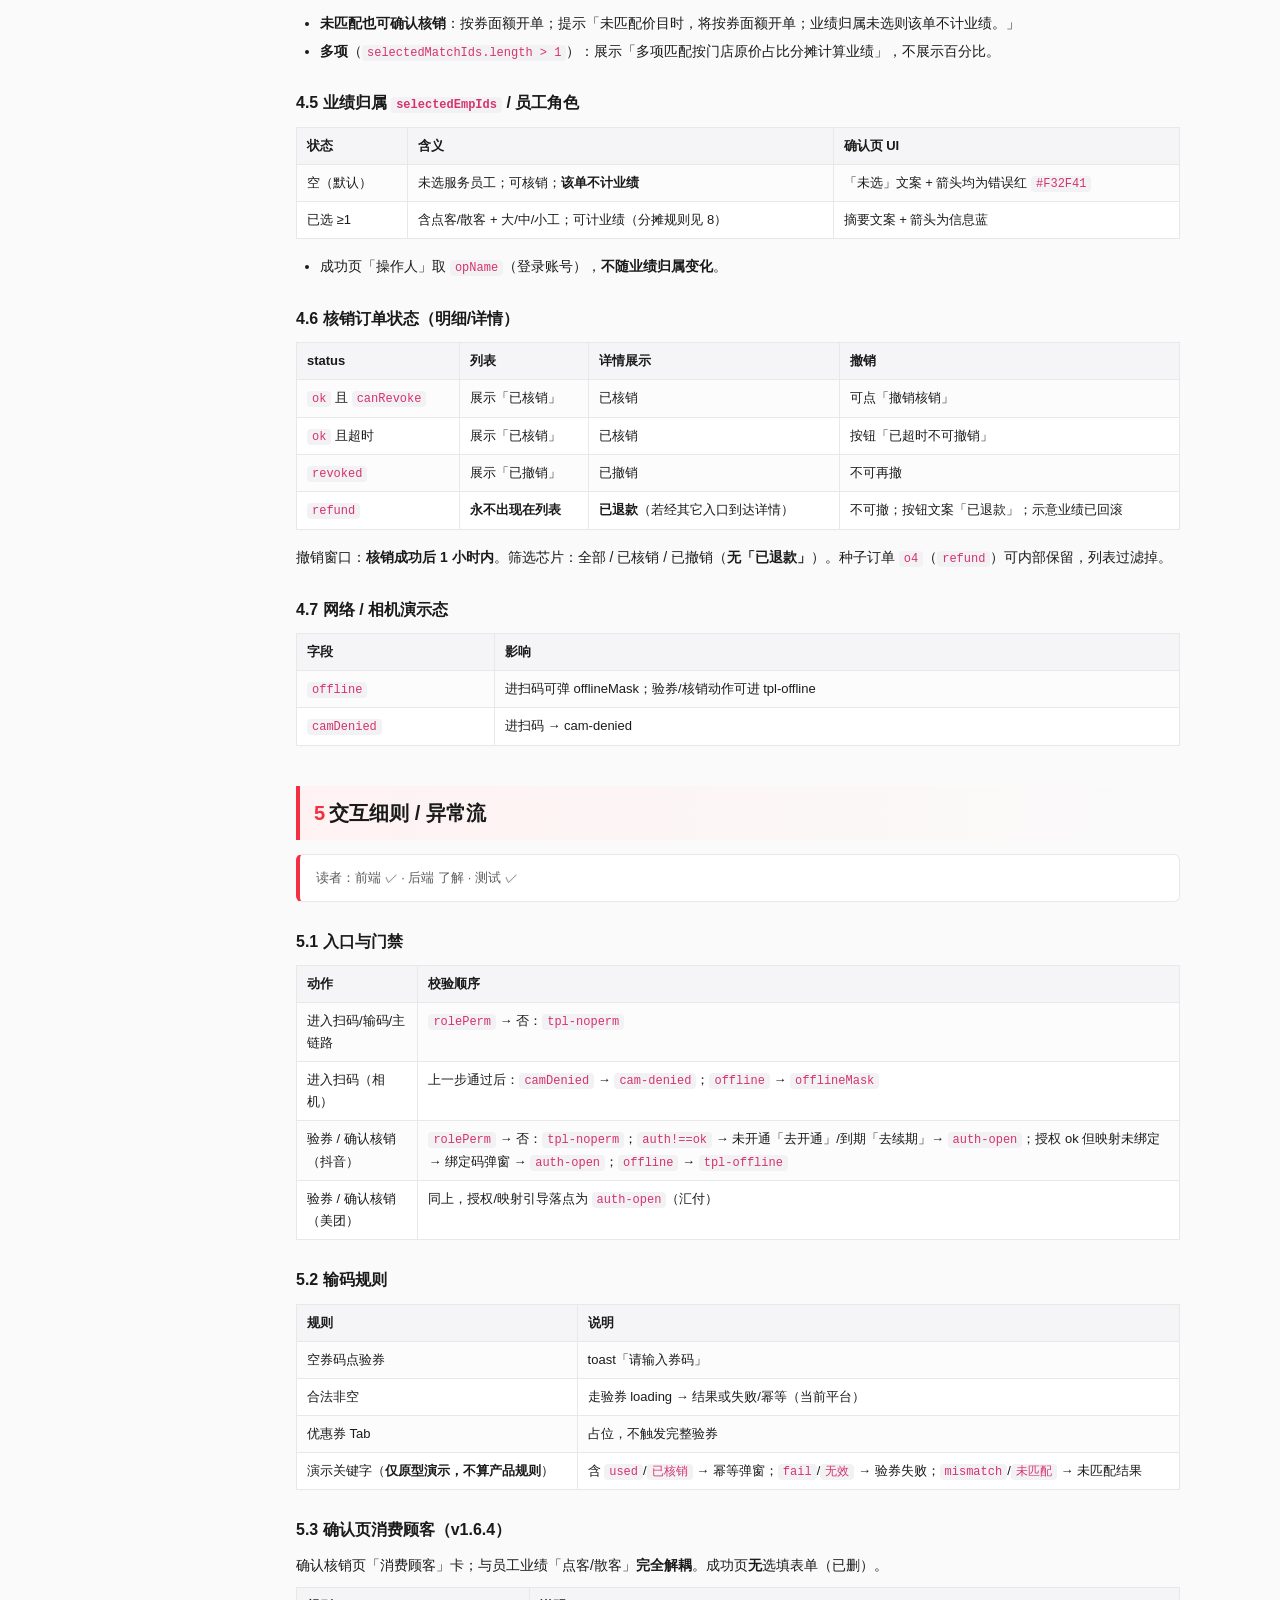
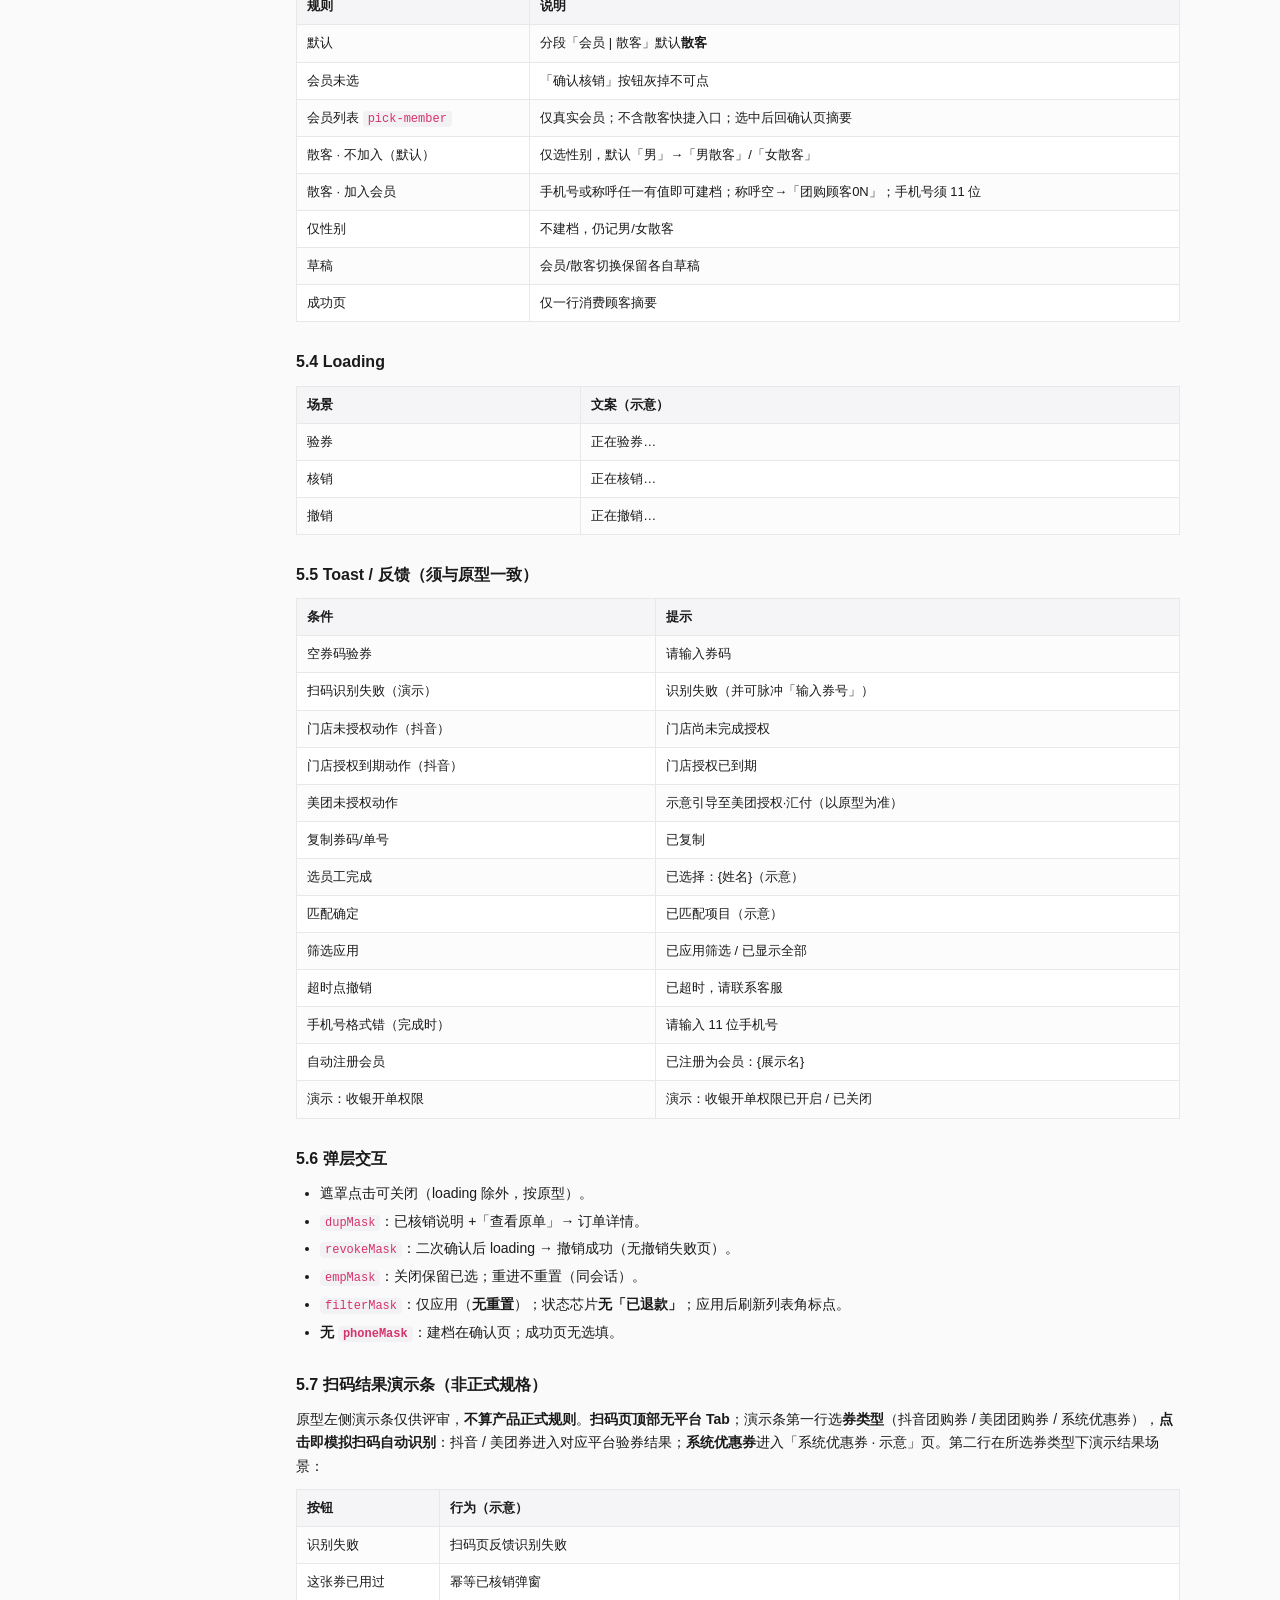
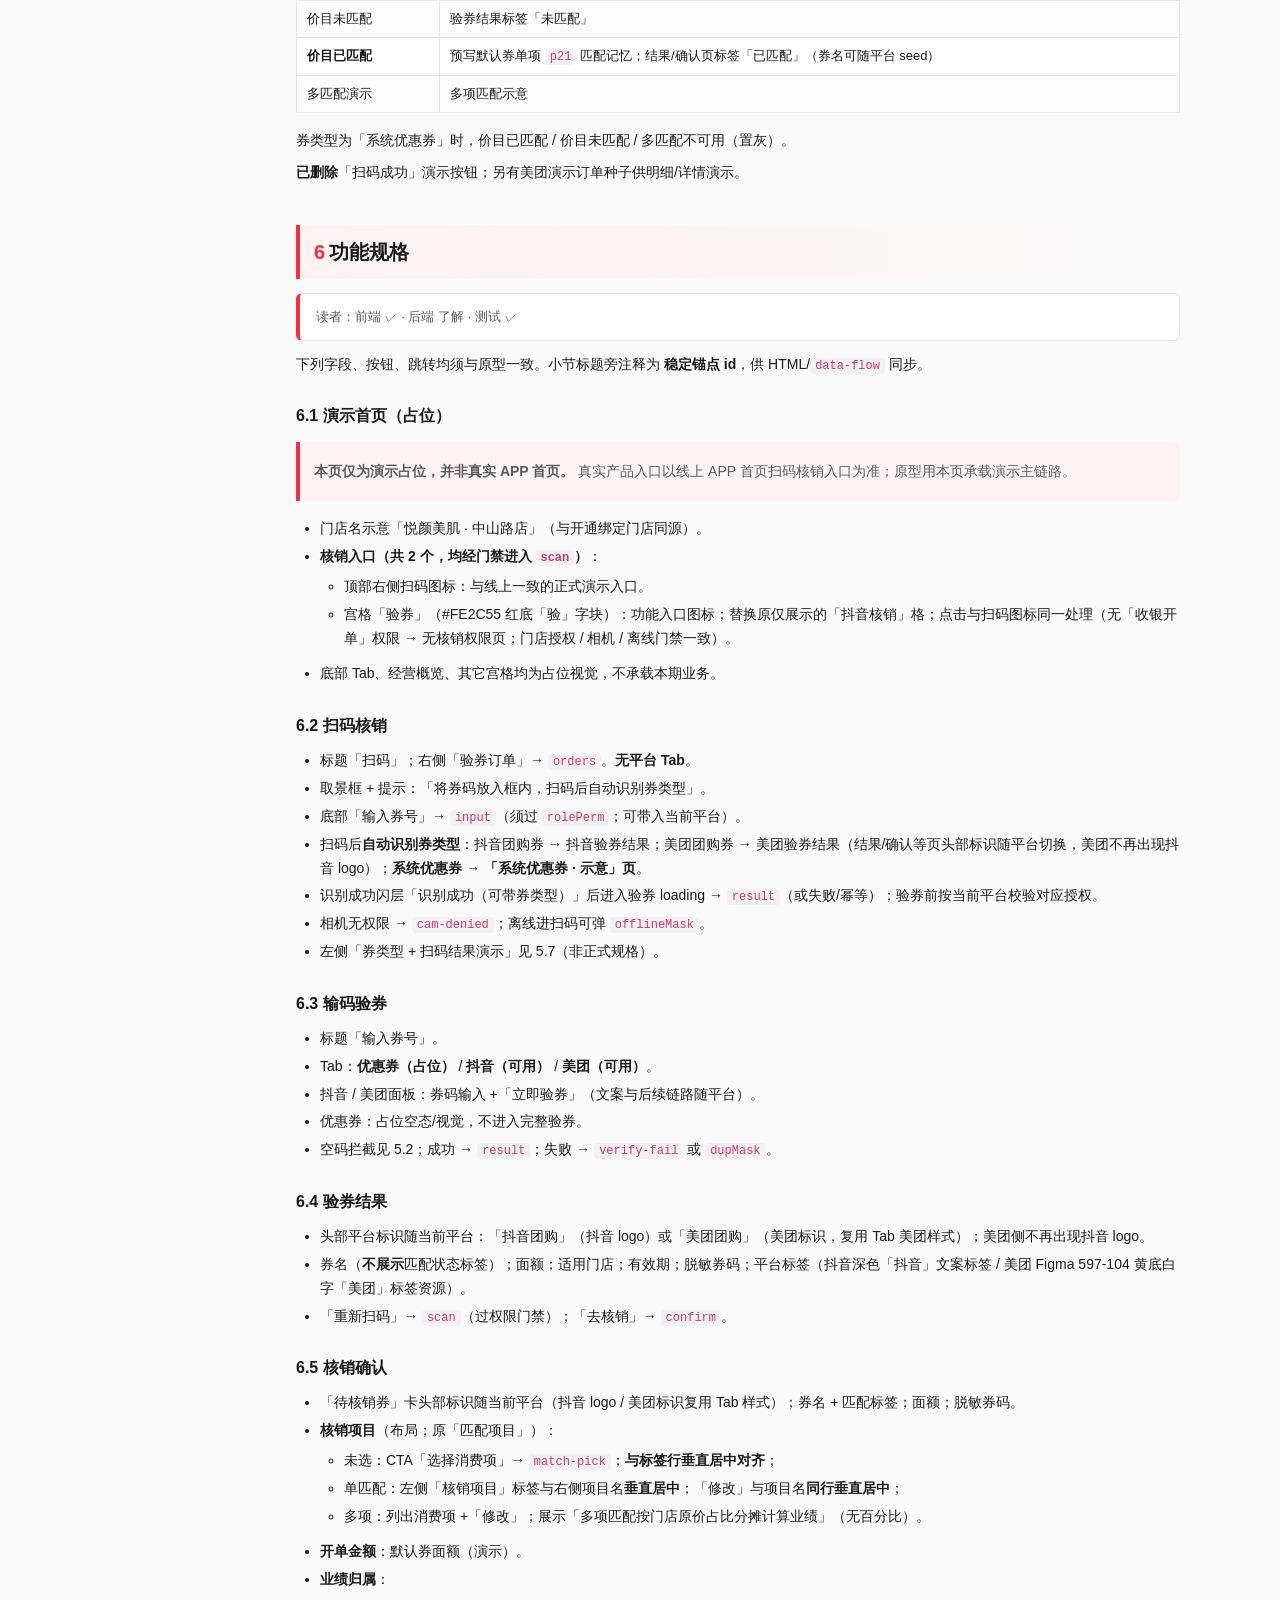
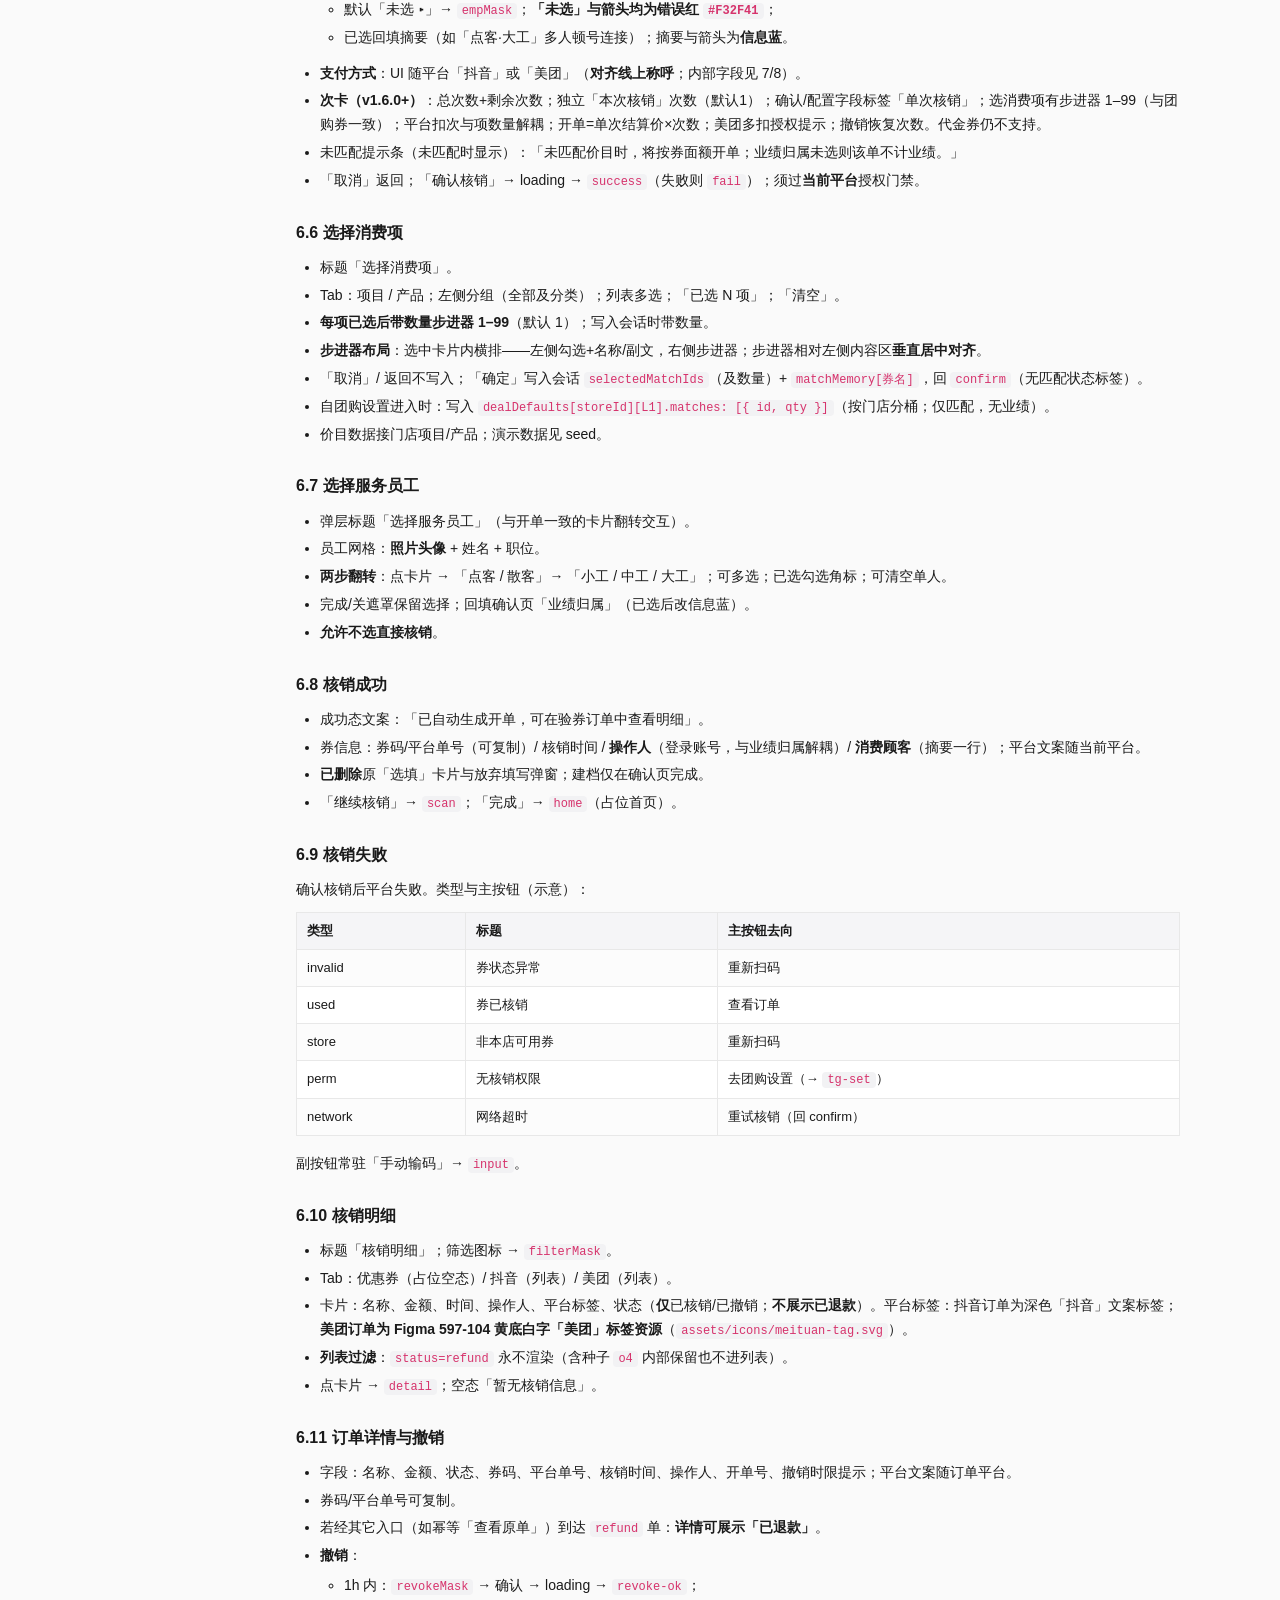
==== commit f724fc94: "feat(核销): 消费顾客与开通页团购券入口，PRD 升至 v1.6.5 完善选择顾客/确认页顾客卡与流水券名展示；开通页「去设置团购券」直达平台列表，「共 N 项」按绑店累加。  Co-autho" ====
--- a/PRD-团购核销.html
+++ b/PRD-团购核销.html
@@ -96,12 +96,12 @@
 
 <div class="main">
 
-<h1>PRD：团购核销 <span class="tag">v1.6.1</span></h1>
+<h1>PRD：团购核销 <span class="tag">v1.6.5</span></h1>
 <p>（单店 · 商户端）</p>
 
 <table>
   <tr><th>字段</th><th>内容</th></tr>
-  <tr><td>文档版本</td><td>v1.6.1</td></tr>
+  <tr><td>文档版本</td><td>v1.6.5</td></tr>
   <tr><td>日期</td><td>2026-09-10</td></tr>
   <tr><td>交互原型（唯一可视依据）</td><td>同目录 <code>index.html</code></td></tr>
   <tr><td>画布</td><td>390 × 844</td></tr>
@@ -141,7 +141,8 @@
   <li><b>优惠券 Tab</b>：仅占位视觉，<b>本期不做完整核销</b>。</li>
   <li><b>撤销与已退款</b>：核销后 <b>1 小时内</b>可撤；超时不可撤；顾客退款后内部状态 <code>refund</code>，详情可展示「已退款」。<b>核销明细列表永不展示 <code>status=refund</code> 订单</b>；筛选芯片<b>无「已退款」</b>；种子 <code>o4</code> 可内部保留但不进列表。幂等「已核销」弹窗可查看原单。</li>
   <li><b>员工选择</b>：开单式卡片翻转（点客/散客 → 大/中/小工），可多选；照片头像。</li>
-  <li><b>核销成功页会员选填（v1.6.0）</b>：卡片标题「选填」；字段「手机号 / 称呼 / 性别」（无「（选填）」后缀）。全空可离开；填任一项须三项齐全；手机号非法 toast；部分填写弹窗「继续填写 / 放弃填写」；齐全且称呼+性别有值则自动注册会员。无独立 <code>phoneMask</code>。</li>
+  <li><b>确认页消费顾客（v1.6.4）</b>：确认核销页「消费顾客」卡：默认散客；会员未选禁用确认；散客可加入会员（手机号或称呼任一建档，称呼空→团购顾客0N，手机号须11位）；成功页删选填仅留顾客摘要。流水/明细列表显示核销团购券名；详情匹配项或「快捷开单」。1a+ Tab 五等分、统一头像、「团」标。</li>
+  <li><b>开通页进团购券 +「共 N 项」累加（v1.6.5）</b>：已开通主按钮「去设置团购券」→ 当前平台 <code>tg-deals</code>（返回开通页）；工作台「团购设置」仍进 <code>tg-set</code>。「共 N 项」= 已绑门店目录按店累加（演示 3 店 4+3+2=9）。</li>
   <li><b>演示条</b>：券类型先行（抖音团购券 / 美团团购券 / 系统优惠券 / 代金券 / 次卡），点击即模拟扫码；系统优惠券→线上能力示意；次卡→主流程；代金券→不支持弹窗；扫码结果场景在团购券类型下演示。</li>
   <li><b>账号管理入口</b>：演示首页点门店名进入「账号管理」；团购核销行展示授权态（去开通 / 已授权 / 已到期）。</li>
   <li><b>未开通弹窗</b>：当前平台授权非 <code>ok</code> 时扫码/验券 → <b>居中弹窗</b>；「去开通」进对应授权指引，「取消」关闭。</li>
@@ -156,7 +157,7 @@
   <li><b>1C/1D/1E 返回层级（v1.5.4）</b>：1C→工作台、1D→1C、1E→1D；工作台 / 左侧演示导航 / <code>?flow=</code> 深链一致。</li>
   <li><b>支付方式称呼（v1.5.5）</b>：确认页「支付方式」随平台显示「抖音」/「美团」（对齐线上）；平台标识仍为「抖音团购」/「美团团购」。</li>
   <li><b>1C 卡片标题（v1.5.6）</b>：团购设置双平台卡片标题改为「抖音团购」/「美团团购」；授权相关页仍称「抖音核销授权」。</li>
-  <li><b>核销项目 / 次卡 / 成功页选填 / 流水作废（v1.6.0）</b>：字段「匹配项目」→「核销项目」；次卡可核销（独立本次次数）；成功页标题「选填」、部分填写弹放弃窗；撤销后订单流水作废；流水商品图 48×48 平台方标。</li>
+  <li><b>核销项目 / 次卡 / 流水作废（v1.6.0）</b>：字段「匹配项目」→「核销项目」；次卡可核销（独立本次次数）；撤销后订单流水作废；流水商品图 48×48 平台方标。成功页选填已由 v1.6.4 消费顾客替代。</li>
   <li><b>次卡目录与配置闭环（v1.6.0）</b>：L1 列表抖音/美团各 1 张次卡（末尾）+ 淡蓝「次卡」标签；配置顶卡只读售价/总次数/单次结算价，仅配核销项目；演示条「抖音次卡 / 美团次卡」绑定目录。</li>
 </ol>
 
@@ -200,7 +201,7 @@
   <li>平台动态文案：<b>支付方式</b>「抖音 ↔ 美团」（对齐线上）；<b>平台标识</b>「抖音团购 ↔ 美团团购」等随当前平台切换</li>
   <li>选择消费项：项目/产品分组多选；会话按券名记忆；标签未匹配/已匹配；多项分摊提示文案；确认页单匹配垂直居中对齐</li>
   <li>选择服务员工：卡片翻转（点客/散客 → 小工/中工/大工），多选，照片头像；默认未选可核销；未选红提示</li>
-  <li>核销成功：操作人=登录账号；成功页内联选填手机号/称呼/性别；称呼+性别齐全时自动注册会员（写入线上会员列表）</li>
+  <li>核销成功：操作人=登录账号；成功页展示消费顾客摘要（会员名或男/女散客）；无选填表单</li>
   <li>核销明细（优惠券占位 + 抖音列表 + 美团列表 + 筛选；<b>列表不展示 refund</b>；筛选无「已退款」）→ 订单详情 → 撤销（1h）→ 撤销成功</li>
   <li>抖音授权指引（汇付四步，汇付 ISV）；美团授权指引（汇付四步，独立页）</li>
   <li>相机无权限、断网/超时/无权限模板、验券失败、已核销幂等弹窗等异常页/层</li>
@@ -216,7 +217,7 @@
   <li>美团授权菜单级截图细路径（四步示意已落地；待汇付材料）</li>
   <li><b>其它平台券</b>（非抖音/美团）；次卡退款/佣金/C端种草/备案/打包假次卡；美团批量核销真授权校验</li>
   <li>团购券与价目的事先自动映射配置（本期仅手工匹配 + 会话记忆）</li>
-  <li>支付收银改造、会员体系全面改造（成功页选填自动注册沿用线上会员列表；不做独立会员中心改造）</li>
+  <li>支付收银改造、会员体系全面改造（确认页建档沿用线上会员列表；不做独立会员中心改造）</li>
   <li>撤销失败中间页（确认撤销后直接成功；无单独失败页）</li>
   <li>明细列表展示 / 筛选「已退款」（内部 seed 可保留，列表永不露出）</li>
 </ul>
@@ -266,7 +267,7 @@
   <tr><td>1h 撤销</td><td>误核销可撤</td><td>详情可撤 → 撤销成功；状态已撤销</td></tr>
   <tr><td>超时不可撤</td><td>超 1h 不可撤</td><td>按钮禁用；提示超时/客服指引</td></tr>
   <tr><td>明细无已退款</td><td>列表不打扰日常对账</td><td>列表永不出现 refund；筛选无「已退款」芯片</td></tr>
-  <tr><td>成功页会员选填</td><td>卡片标题「选填」；可选填手机号/称呼/性别</td><td>全空可离开；填任一项须三项齐全；手机号非法 toast；部分填写弹放弃窗；齐全则注册会员</td></tr>
+  <tr><td>确认页消费顾客</td><td>确认页消费顾客；散客可加入会员</td><td>全空可离开；填任一项须三项齐全；手机号非法 toast；部分填写弹放弃窗；齐全则注册会员</td></tr>
 </table>
 
 <!-- ===================== 模块 3 ===================== -->
@@ -294,7 +295,7 @@
  │    └─ 业绩归属 → empMask
  ├─ match-pick 选择消费项          &lt;!-- #match-pick --&gt;
  ├─ success 核销成功               &lt;!-- #success --&gt;
- │    └─ 卡片内联：手机号 / 称呼 / 性别（选填；无 phoneMask）
+ │    └─ 消费顾客摘要一行（无选填表单）
  ├─ fail 核销失败                  &lt;!-- #fail --&gt;
  ├─ orders 核销明细                &lt;!-- #orders --&gt;
  │    ├─ Tab：优惠券(占位) / 抖音 / 美团
@@ -347,7 +348,7 @@
   <tr><td>验券结果</td><td><code>result</code></td><td>验券结果</td><td>券信息 + 匹配标签；平台文案动态</td></tr>
   <tr><td>核销确认</td><td><code>confirm</code></td><td>确认核销</td><td>匹配/金额/归属/支付方式（随平台）</td></tr>
   <tr><td>选择消费项</td><td><code>match-pick</code></td><td>选择消费项</td><td>项目/产品多选 + 数量 1–99</td></tr>
-  <tr><td>核销成功</td><td><code>success</code></td><td>核销成功</td><td>操作人 + 内联会员选填（手机号/称呼/性别）</td></tr>
+  <tr><td>核销成功</td><td><code>success</code></td><td>核销成功</td><td>操作人 + 消费顾客摘要</td></tr>
   <tr><td>核销失败</td><td><code>fail</code></td><td>核销失败</td><td>确认后平台失败</td></tr>
   <tr><td>核销明细</td><td><code>orders</code></td><td>核销明细</td><td>抖音/美团列表 + 筛选；<b>不展示 refund</b></td></tr>
   <tr><td>订单详情</td><td><code>detail</code></td><td>核销详情</td><td>撤销入口；可达已退款态</td></tr>
@@ -473,17 +474,18 @@
   <tr><td>演示关键字（<b>仅原型演示，不算产品规则</b>）</td><td>含 <code>used</code>/<code>已核销</code> → 幂等弹窗；<code>fail</code>/<code>无效</code> → 验券失败；<code>mismatch</code>/<code>未匹配</code> → 未匹配结果</td></tr>
 </table>
 
-<h3>5.3 成功页会员选填（内联；无 phoneMask）</h3>
-<p>成功页卡片标题「选填」；三行字段：<b>手机号</b>、<b>称呼</b>、<b>性别</b>（男/女分段控件，无「（选填）」后缀）。<b>已删除</b>独立 <code>phoneMask</code> sheet。</p>
+<h3>5.3 确认页消费顾客（v1.6.4）</h3>
+<p>确认核销页「消费顾客」卡；与员工业绩「点客/散客」<b>完全解耦</b>。成功页<b>无</b>选填表单（已删）。</p>
 <table>
   <tr><th>规则</th><th>说明</th></tr>
-  <tr><td>全空</td><td>可不填直接点「完成 / 继续核销」离开</td></tr>
-  <tr><td>填了任一项</td><td>须三项齐全；手机号非法 toast；部分填写弹「继续填写 / 放弃填写」</td></tr>
-  <tr><td>手机号有值</td><td>须匹配 <code>1</code> 开头 11 位；否则 toast「请输入 11 位手机号」且<b>不离开</b></td></tr>
-  <tr><td>称呼 + 性别都已填</td><td>点「完成」时<b>自动注册会员</b>（写入线上会员列表）；原型 toast「已注册为会员：XXX」示意</td></tr>
-  <tr><td>称呼展示名</td><td>仅 1 个字：男→<code>X先生</code>，女→<code>X小姐</code>；≥2 字原样</td></tr>
-  <tr><td>只填手机号 / 缺称呼或性别</td><td><b>不注册</b>；校验通过后可直接完成离开</td></tr>
-  <tr><td>「继续核销」</td><td>不触发完成态注册逻辑（以原型为准：仅「完成」走注册校验）</td></tr>
+  <tr><td>默认</td><td>分段「会员 | 散客」默认<b>散客</b></td></tr>
+  <tr><td>会员未选</td><td>「确认核销」按钮灰掉不可点</td></tr>
+  <tr><td>会员列表 <code>pick-member</code></td><td>仅真实会员；不含散客快捷入口；选中后回确认页摘要</td></tr>
+  <tr><td>散客 · 不加入（默认）</td><td>仅选性别，默认「男」→「男散客」/「女散客」</td></tr>
+  <tr><td>散客 · 加入会员</td><td>手机号或称呼任一有值即可建档；称呼空→「团购顾客0N」；手机号须 11 位</td></tr>
+  <tr><td>仅性别</td><td>不建档，仍记男/女散客</td></tr>
+  <tr><td>草稿</td><td>会员/散客切换保留各自草稿</td></tr>
+  <tr><td>成功页</td><td>仅一行消费顾客摘要</td></tr>
 </table>
 
 <h3>5.4 Loading</h3>
@@ -519,7 +521,7 @@
   <li><code>revokeMask</code>：二次确认后 loading → 撤销成功（无撤销失败页）。</li>
   <li><code>empMask</code>：关闭保留已选；重进不重置（同会话）。</li>
   <li><code>filterMask</code>：仅应用（<b>无重置</b>）；状态芯片<b>无「已退款」</b>；应用后刷新列表角标点。</li>
-  <li><b>无 <code>phoneMask</code></b>：会员选填已内联至成功页。</li>
+  <li><b>无 <code>phoneMask</code></b>：建档在确认页；成功页无选填。</li>
 </ul>
 
 <h3>5.7 扫码结果演示条（<b>非正式规格</b>）</h3>
@@ -628,15 +630,9 @@
 <h3 id="success">6.8 核销成功</h3>
 <ul>
   <li>成功态文案：「已自动生成开单，可在验券订单中查看明细」。</li>
-  <li>券信息：券码/平台单号（可复制）/ 核销时间 / <b>操作人</b>（登录账号，与业绩归属解耦）；平台文案随当前平台。</li>
-  <li><b>会员选填卡片</b>（内联，无独立 sheet）：
-    <ul>
-      <li>卡片标题「选填」；</li>
-      <li>手机号 / 称呼 / 性别（字段名无「（选填）」）；</li>
-    </ul>
-  </li>
-  <li>「继续核销」→ <code>scan</code>。</li>
-  <li>「完成」：先按 5.3 校验/可选注册会员，通过后 → <code>home</code>（占位首页）。</li>
+  <li>券信息：券码/平台单号（可复制）/ 核销时间 / <b>操作人</b>（登录账号，与业绩归属解耦）/ <b>消费顾客</b>（摘要一行）；平台文案随当前平台。</li>
+  <li><b>已删除</b>原「选填」卡片与放弃填写弹窗；建档仅在确认页完成。</li>
+  <li>「继续核销」→ <code>scan</code>；「完成」→ <code>home</code>（占位首页）。</li>
 </ul>
 
 <h3 id="fail">6.9 核销失败</h3>
@@ -686,7 +682,7 @@
 <ul>
   <li>标题「抖音开通」/「美团开通」；标签：已开通 / 未开通 / 未开通（授权已过期）。</li>
   <li><b>已开通</b> = 店铺认证完成 + 授权有效 + ≥1 门店绑定。</li>
-  <li>未开通展示三步进度；已开通可管理门店、取消授权、进团购设置。</li>
+  <li>未开通展示三步进度；已开通可管理门店、取消授权；主按钮「去设置团购券」→ 当前平台 <code>tg-deals</code>，返回开通页。</li>
 </ul>
 <h4>6.13.2–6.13.4 认证 / 授权 / 绑定</h4>
 <ul>
@@ -699,8 +695,8 @@
 </ul>
 <h4 id="tg-set">6.13.6 团购设置</h4>
 <ul>
-  <li>已开通卡片「共 N 项」（已绑门店目录去重）；非已开通进 <code>auth-open</code>。</li>
-  <li><b>v1.6.1</b>：<code>tg-deals</code> 多店时顶部门店 TAB（≥2 显示，仅 1 家隐藏）；样式同输码验券平台 TAB；展示全名、字号不缩、「 · 」处换行；3 项均分不横滑；各店 L1 可不同；<code>dealDefaults</code> 按门店分桶；核销预填取登录门店配置。</li>
+  <li>已开通卡片「共 N 项」（已绑门店目录<strong>按店累加</strong>，同券多店各计 1；演示 3 店=9）；非已开通进 <code>auth-open</code>。</li>
+  <li><b>v1.6.4</b>：<code>tg-deals</code> 多店时顶部门店 TAB（≥2 显示，仅 1 家隐藏）；样式同输码验券平台 TAB；展示全名、字号不缩、「 · 」处换行；3 项均分不横滑；各店 L1 可不同；<code>dealDefaults</code> 按门店分桶；核销预填取登录门店配置。</li>
 </ul>
 <h3 id="cam-denied">6.14 相机无权限</h3>
 <ul>
@@ -729,7 +725,7 @@
   <tr><td><code>empMask</code></td><td>选择服务员工</td><td>见 6.7</td></tr>
   <tr><td><code>unsupportedCouponMask</code></td><td>不支持券类型</td><td>代金券通俗说明；单按钮「我知道了」</td></tr>
   <tr><td><code>filterMask</code></td><td>筛选</td><td>状态：全部/已核销/已撤销（<b>无「已退款」</b>）；时间：全部/今日；取消/确定（<b>无重置</b>）</td></tr>
-  <tr><td>—</td><td>（已删）<code>phoneMask</code></td><td>会员选填改内联成功页，见 6.8</td></tr>
+  <tr><td>—</td><td>（已删）<code>phoneMask</code></td><td>建档改确认页消费顾客，见 5.3 / 6.5</td></tr>
   <tr><td><code>revokeMask</code></td><td>撤销确认</td><td>确认后直接成功链路</td></tr>
   <tr><td><code>authNeedMask</code></td><td>未开通/已到期</td><td>去开通 / 去续期 → 对应授权指引</td></tr>
   <tr><td><code>mapNeedMask</code></td><td>映射未绑定</td><td>去绑定门店 → auth-open（无绑定码）</td></tr>
@@ -766,8 +762,8 @@
   <tr><td><code>payType</code></td><td>内部固定 <code>团购</code></td></tr>
   <tr><td><code>couponName</code> / <code>couponPrice</code> / <code>couponCode</code></td><td>当前券</td></tr>
   <tr><td><code>mismatched</code></td><td>是否未匹配</td></tr>
-  <tr><td><code>phone</code></td><td>成功页选填手机号</td></tr>
-  <tr><td><code>nickname</code></td><td>成功页选填称呼</td></tr>
+  <tr><td><code>phone</code></td><td>确认页加入会员手机号</td></tr>
+  <tr><td><code>nickname</code></td><td>确认页加入会员称呼</td></tr>
   <tr><td><code>gender</code></td><td><code>male</code> | <code>female</code> | <code>null</code></td></tr>
   <tr><td><code>registeredMembers</code></td><td>演示/会话：成功页自动注册的会员列表（正式写入线上会员列表）</td></tr>
 </table>
@@ -815,7 +811,7 @@
   → 同上门禁（rolePerm / 授权 / 映射）
   → 可选 match-pick / empMask
   → 提交（员工可空、匹配可空）→ success / fail
-成功页内联选填；「完成」时校验手机号并可选自动注册会员
+成功页展示消费顾客摘要；「完成 / 继续核销」直接离开
 明细（过滤 refund）→ 详情 →（1h 内）撤销 → revoke-ok
 </code></pre>
 
@@ -840,13 +836,13 @@
   <li><b>内部开单</b>：<code>orderType=快捷开单</code>，<code>payType=团购</code>；UI 支付方式随平台「抖音」或「美团」。</li>
   <li><b>rolePerm=false</b>（收银开单已关闭）：拦截全部核销入口 + 动作兜底 → <code>tpl-noperm</code>。</li>
   <li><b>平台授权非 ok</b>：拦验券/核销 → 未开通「去开通」/到期「去续期」→ 抖音 <code>auth-open</code> / 美团 <code>auth-open</code>；授权 ok 未映射 → 绑定码弹窗。</li>
-  <li><b>团购设置</b>：工作台入口；阴影卡片 + Figma 方标；已授权「共 N 项」（已绑门店目录去重）；多店时列表顶 TAB（同输码验券样式、全名智能换行、3 项不横滑）；阴影券卡列表；默认顶卡仅匹配+数量（无页底预填提示；<code>dealDefaults[storeId][L1].matches:[{id,qty}]</code>）；核销预填优先登录门店默认匹配；业绩归属仅确认页手工选。</li>
+  <li><b>团购设置</b>：工作台入口；阴影卡片 + Figma 方标；已授权「共 N 项」（已绑门店目录按店累加）；多店时列表顶 TAB（同输码验券样式、全名智能换行、3 项不横滑）；阴影券卡列表；默认顶卡仅匹配+数量（无页底预填提示；<code>dealDefaults[storeId][L1].matches:[{id,qty}]</code>）；核销预填优先登录门店默认匹配；业绩归属仅确认页手工选。开通页「去设置团购券」直达 <code>tg-deals</code>。</li>
   <li><b>品牌资源</b>：方标 <code>douyin-logo.svg</code> / <code>meituan-logo.svg</code>；订单黄底「美团」标签仍为 <code>meituan-tag.svg</code>。</li>
   <li><b>用户端不展示团单/商品 ID</b>（结果/确认/成功/详情）。</li>
   <li><b>撤销窗口 1 小时</b>；超时不可撤；<b>已退款</b>态（内部 <code>refund</code>）不可撤且业绩已回滚示意；详情文案「已退款」；<b>列表永不展示 refund</b>；筛选无「已退款」芯片。</li>
   <li><b>幂等已核销</b>：不重复开单；弹窗可看原单。</li>
   <li><b>优惠券 Tab</b>：仅占位，本期不做完整核销。</li>
-  <li><b>成功页会员选填</b>：卡片标题「选填」；全空可离开；填任一项须三项齐全；手机号非法 toast；部分填写弹放弃窗；齐全则注册会员。无 <code>phoneMask</code>。</li>
+  <li><b>确认页消费顾客</b>：默认散客；会员未选禁用确认；加入会员手机号或称呼任一建档；团购顾客0N；手机号 11 位；成功页仅摘要。流水/明细列表显示核销团购券名；详情匹配项或「快捷开单」。1a+ Tab 五等分、统一头像、「团」标。</li>
   <li><b>输码演示关键字</b>（used/fail/mismatch 等）及扫码结果演示条：<b>仅原型演示，不算产品规则</b>；券类型先行（抖音/美团/系统券），结果尊重券类型；含美团演示订单。</li>
   <li><b>范围边界</b>：其它收银/会员能力沿用线上；冲突以原型界面修正 PRD。</li>
 </ol>
@@ -860,7 +856,7 @@
 <p><b>标签/状态</b>：已核销、已撤销、已退款（<b>仅详情等非列表场景</b>）、未开通、已授权、已到期、已绑定、未绑定、抖音、美团、抖音团购、美团团购。</p>
 <p><b>关键提示</b>：将券码放入框内，扫码后自动识别券类型；多项匹配按门店原价占比分摊计算业绩；未匹配价目时，将按券面额开单；业绩归属未选则该单不计业绩；已自动生成开单，可在验券订单中查看明细；对应开单已冲销，员工业绩已回滚，撤销流水已保留；经汇付完成门店授权后，方可在本店核销对应平台团购券；当前账号未开启「收银开单」权限，无法扫码核销…</p>
 <p><b>占位符</b>：请输入券码；请输入手机号；如：王 / 王芳（称呼）。</p>
-<p><b>成功页字段标签</b>：卡片标题「选填」；手机号、称呼、性别。</p>
+<p><b>成功页字段标签</b>：消费顾客摘要（无选填表单）。</p>
 <p><b>Toast</b>：见 5.5。</p>
 <p><b>失败标题</b>：券状态异常、券已核销、非本店可用券、无核销权限、网络超时、券无效或已过期、未获得相机权限 等（以原型 FAIL_MAP / VFAIL_MAP 为准）。</p>
 
@@ -984,7 +980,7 @@
   <li><b>Given</b> 经其它入口进入 <code>refund</code> 订单详情，<b>When</b> 查看详情，<b>Then</b> 状态展示「已退款」；撤销按钮禁用文案「已退款」。</li>
 </ol>
 
-<p><b>成功页会员选填</b></p>
+<p><b>确认页消费顾客</b></p>
 <ol start="22">
   <li><b>Given</b> 核销成功页，手机号填非 11 位合法号，<b>When</b> 点「完成」，<b>Then</b> toast「请输入 11 位手机号」且仍停留成功页。</li>
   <li><b>Given</b> 称呼与性别都已填（如称呼「王」、性别女），<b>When</b> 点「完成」，<b>Then</b> 自动注册会员（展示名「王小姐」），toast「已注册为会员：王小姐」，并离开至首页；写入线上会员列表（原型写入会话列表示意）。</li>
@@ -1091,7 +1087,7 @@
 <p><b>剑琅：</b>映射唯一约束、验券前门禁、目录同步任务（视 H4）、订单落平台单号、后台人工补录、去入驻外链、<code>dealDefaults.matches:[{id,qty}]</code>。</p>
 <blockquote><p>开放问题：双平台 L1 预拉可行性（H4）；汇付后台菜单截图。已落地：映射缺失弹窗、绑定码+已关联、授权三态、团购设置默认仅匹配+数量、美团称「团购券」、品牌方标 SVG、1C/1D/1E 阴影券卡、默认配置去页底预填提示、用户端隐藏团单/商品 ID。完整表见 <code>PRD-团购核销.md</code> 模块 13.6。</p></blockquote>
 
-<div class="foot">PRD：团购核销 · v1.6.1 · 2026-09-11 · 交互原型 index.html（390 × 844）</div>
+<div class="foot">PRD：团购核销 · v1.6.5 · 2026-09-11 · 交互原型 index.html（390 × 844）</div>
 
 </div>
 
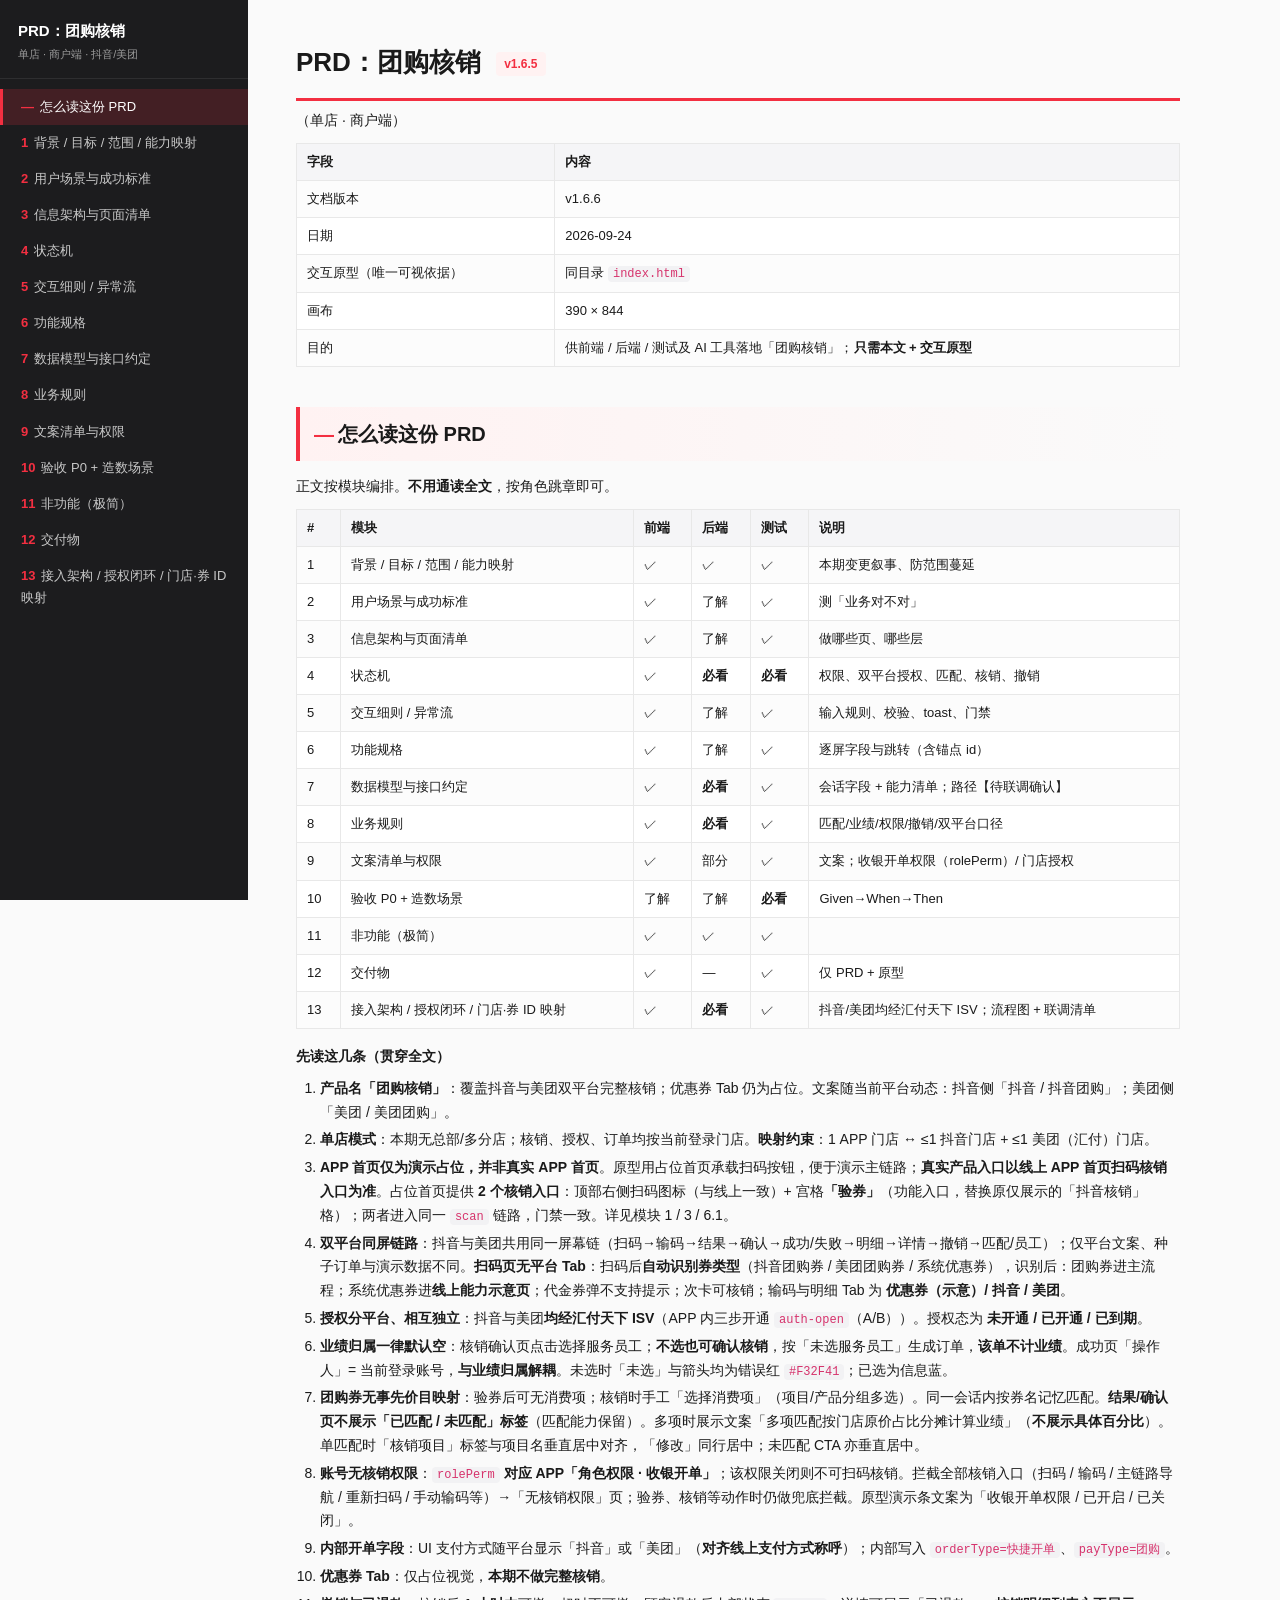
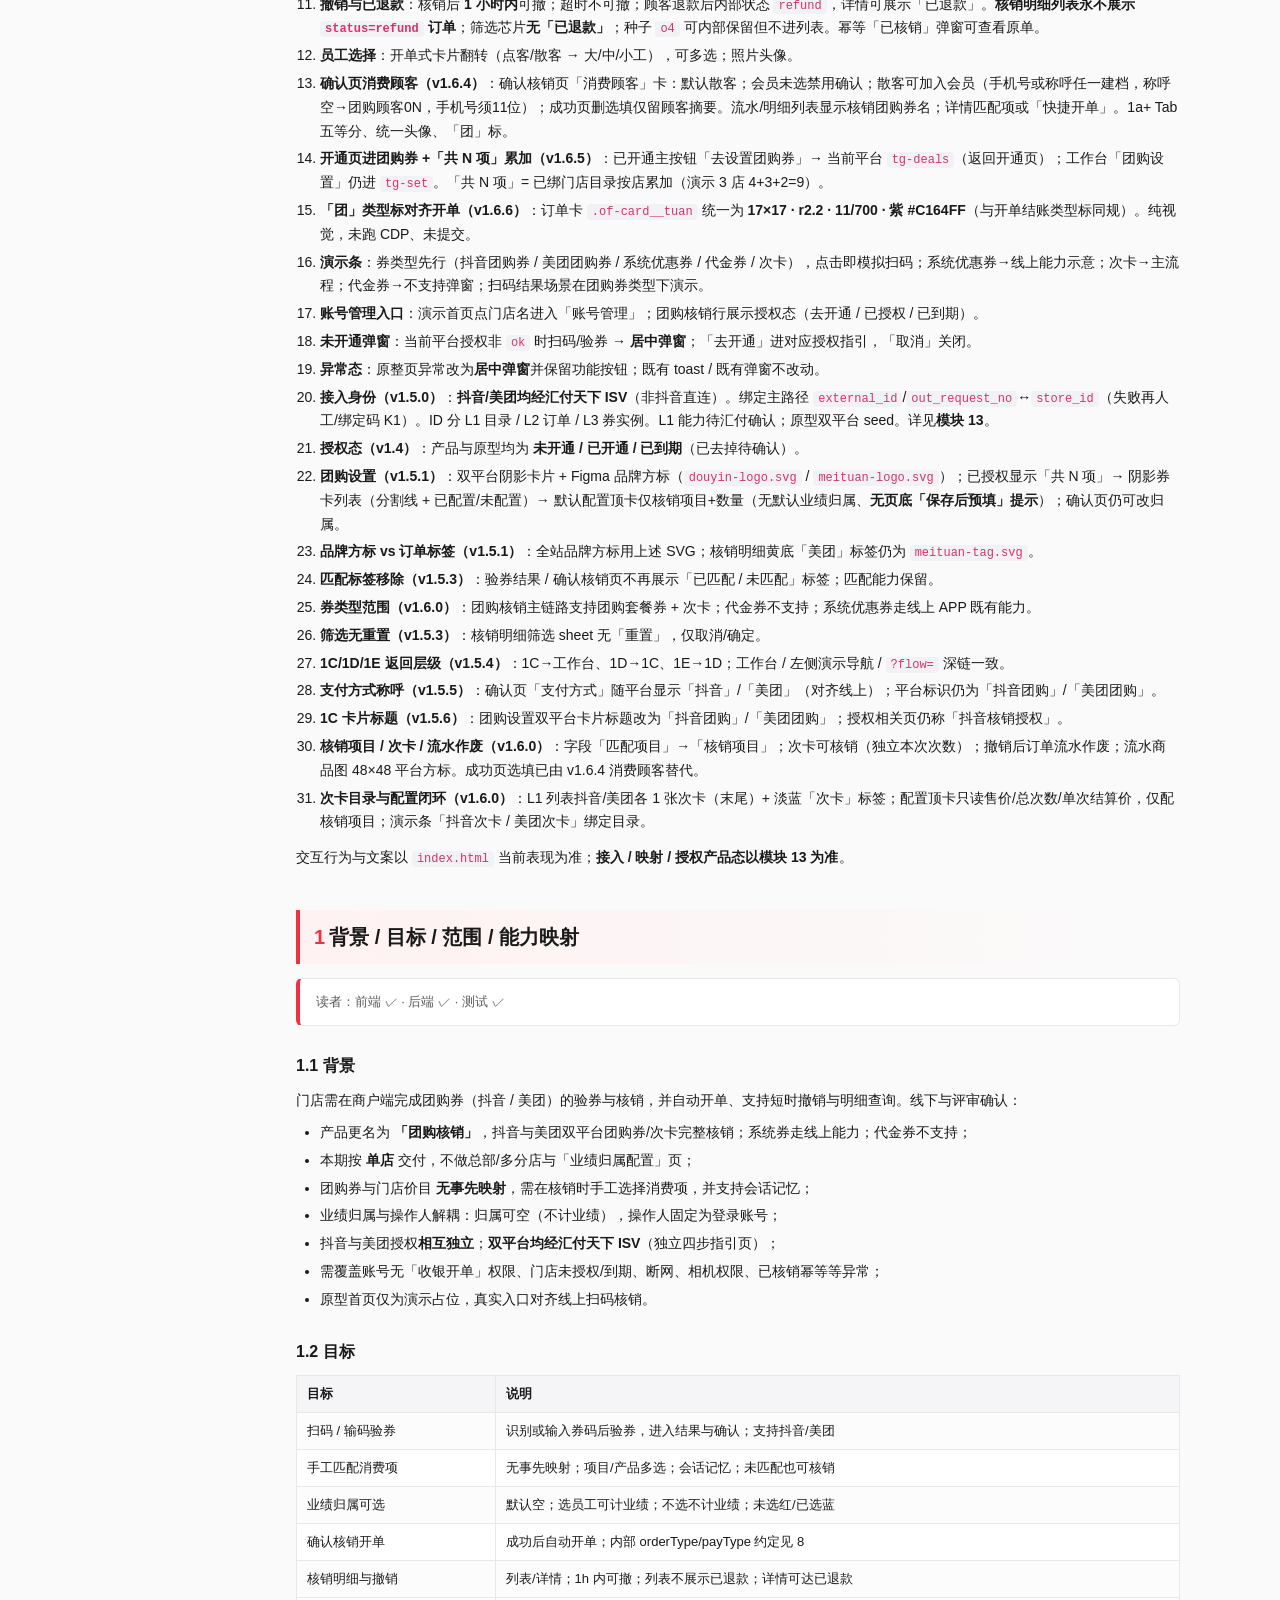
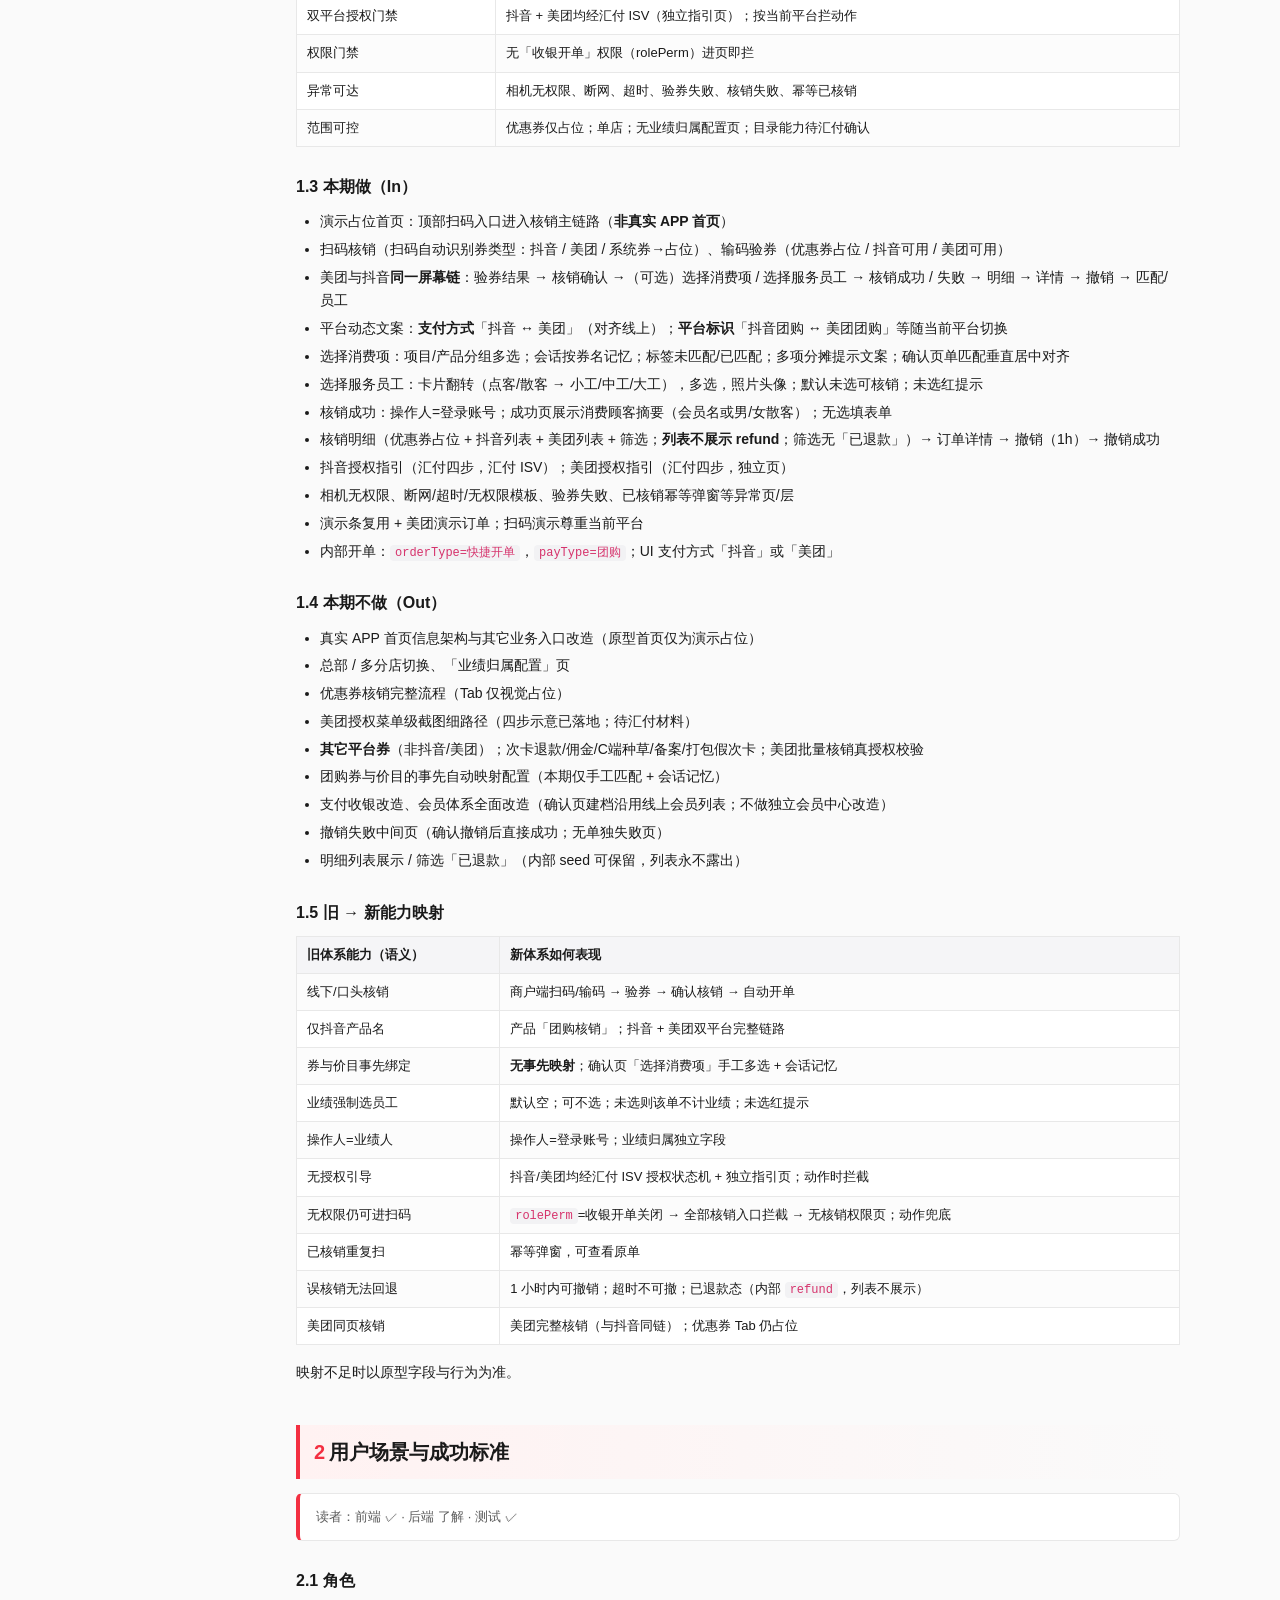
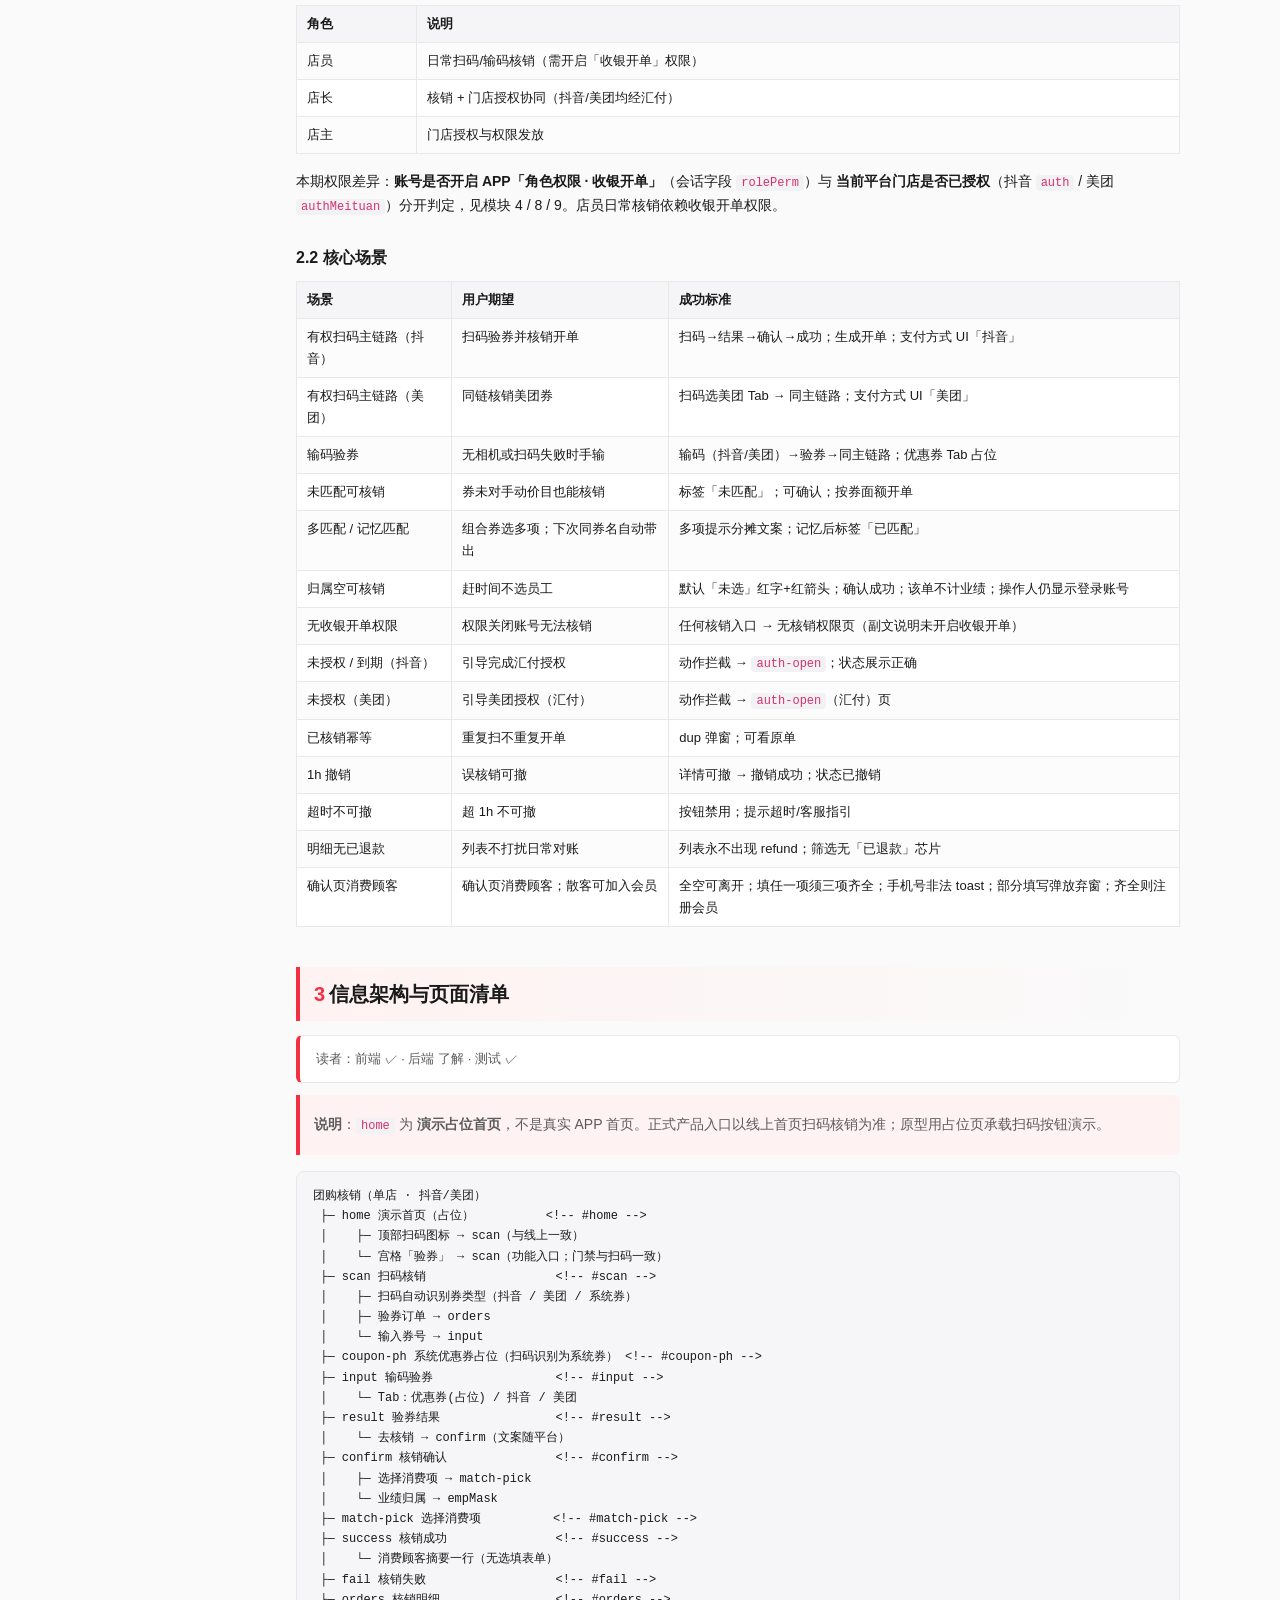
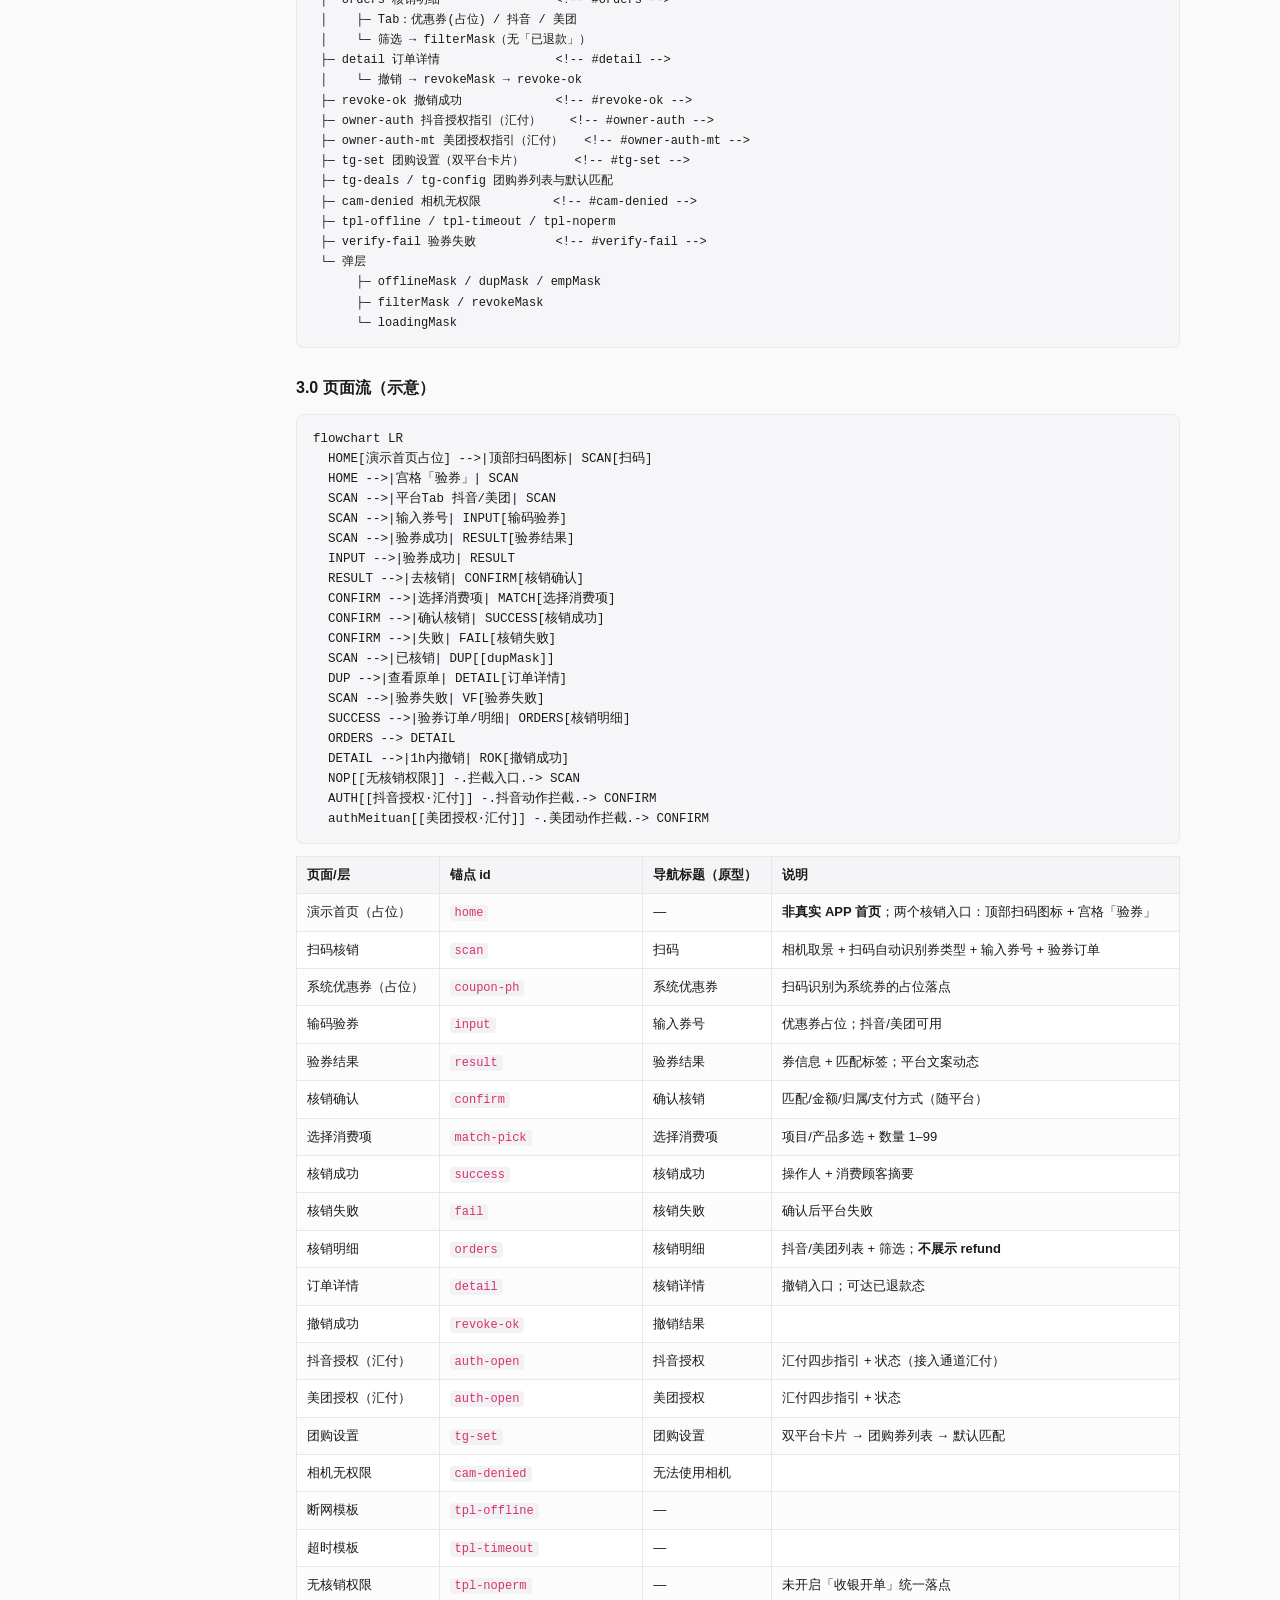
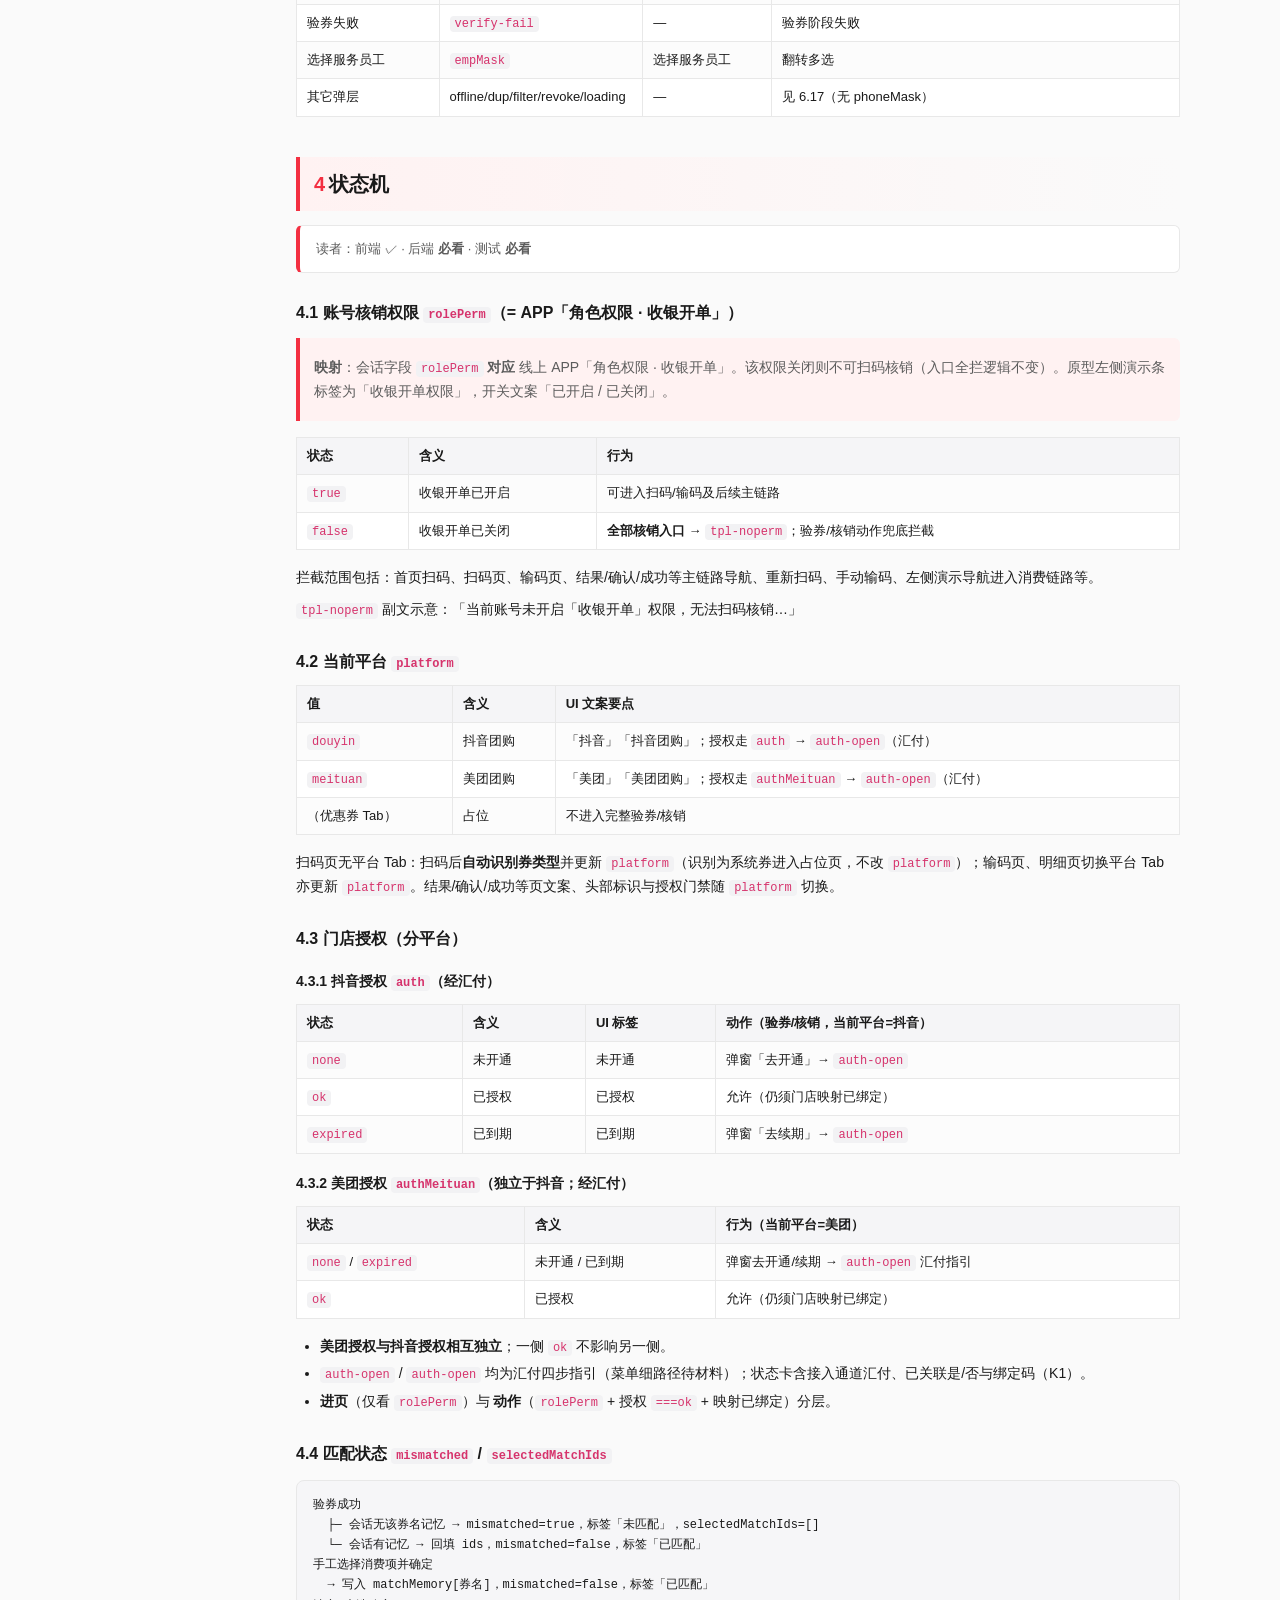
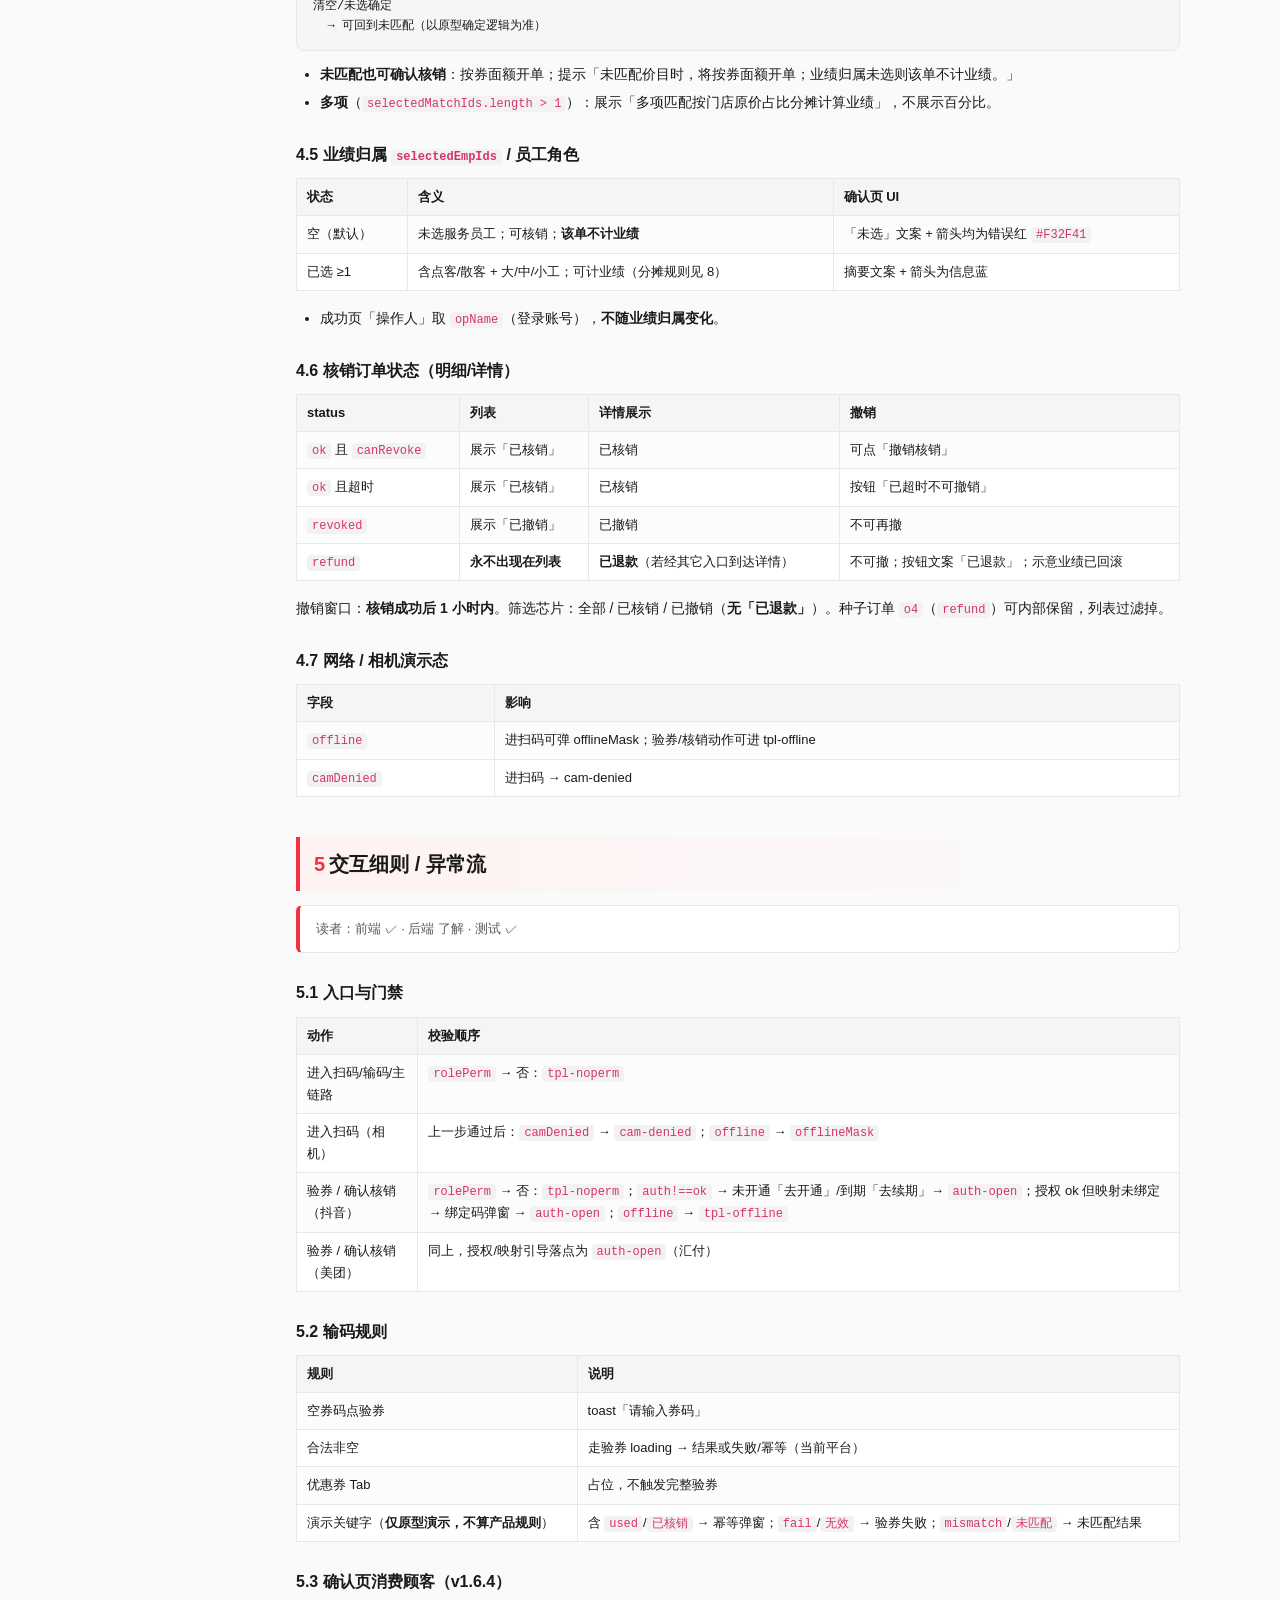
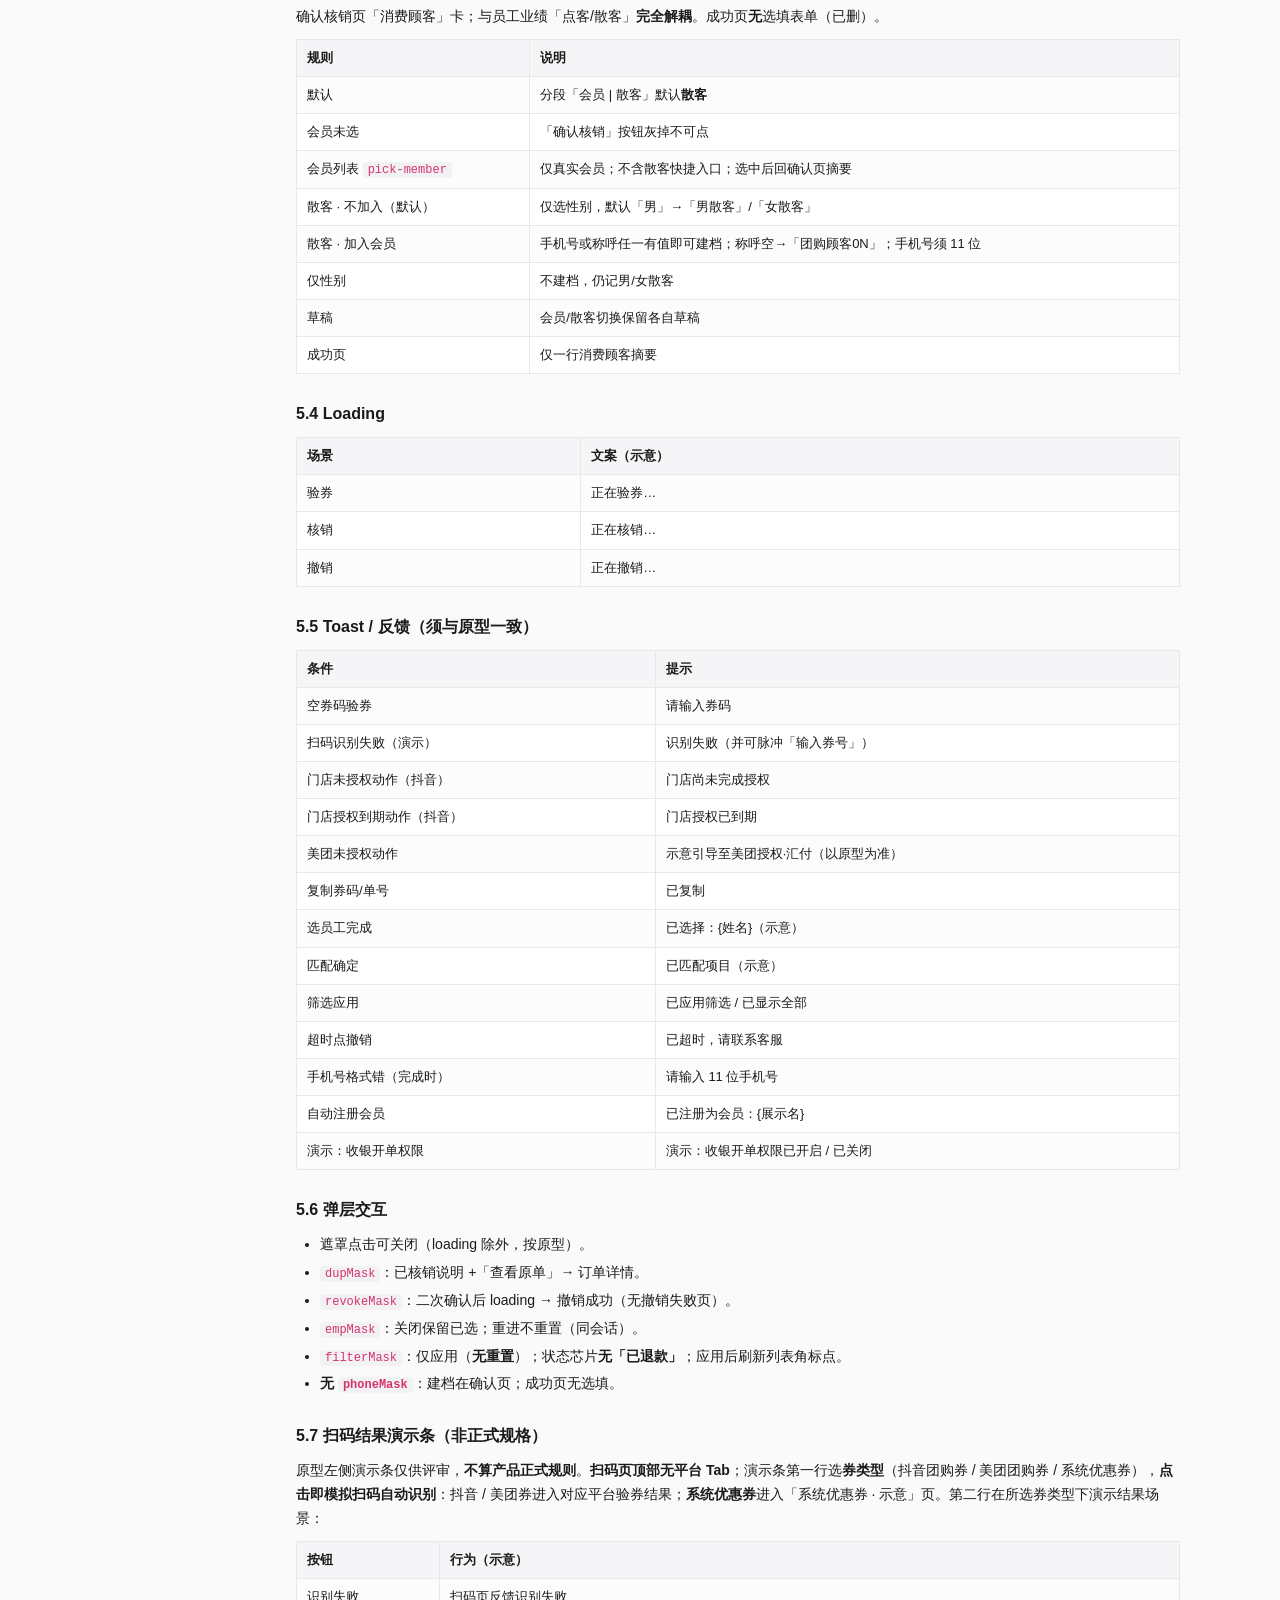
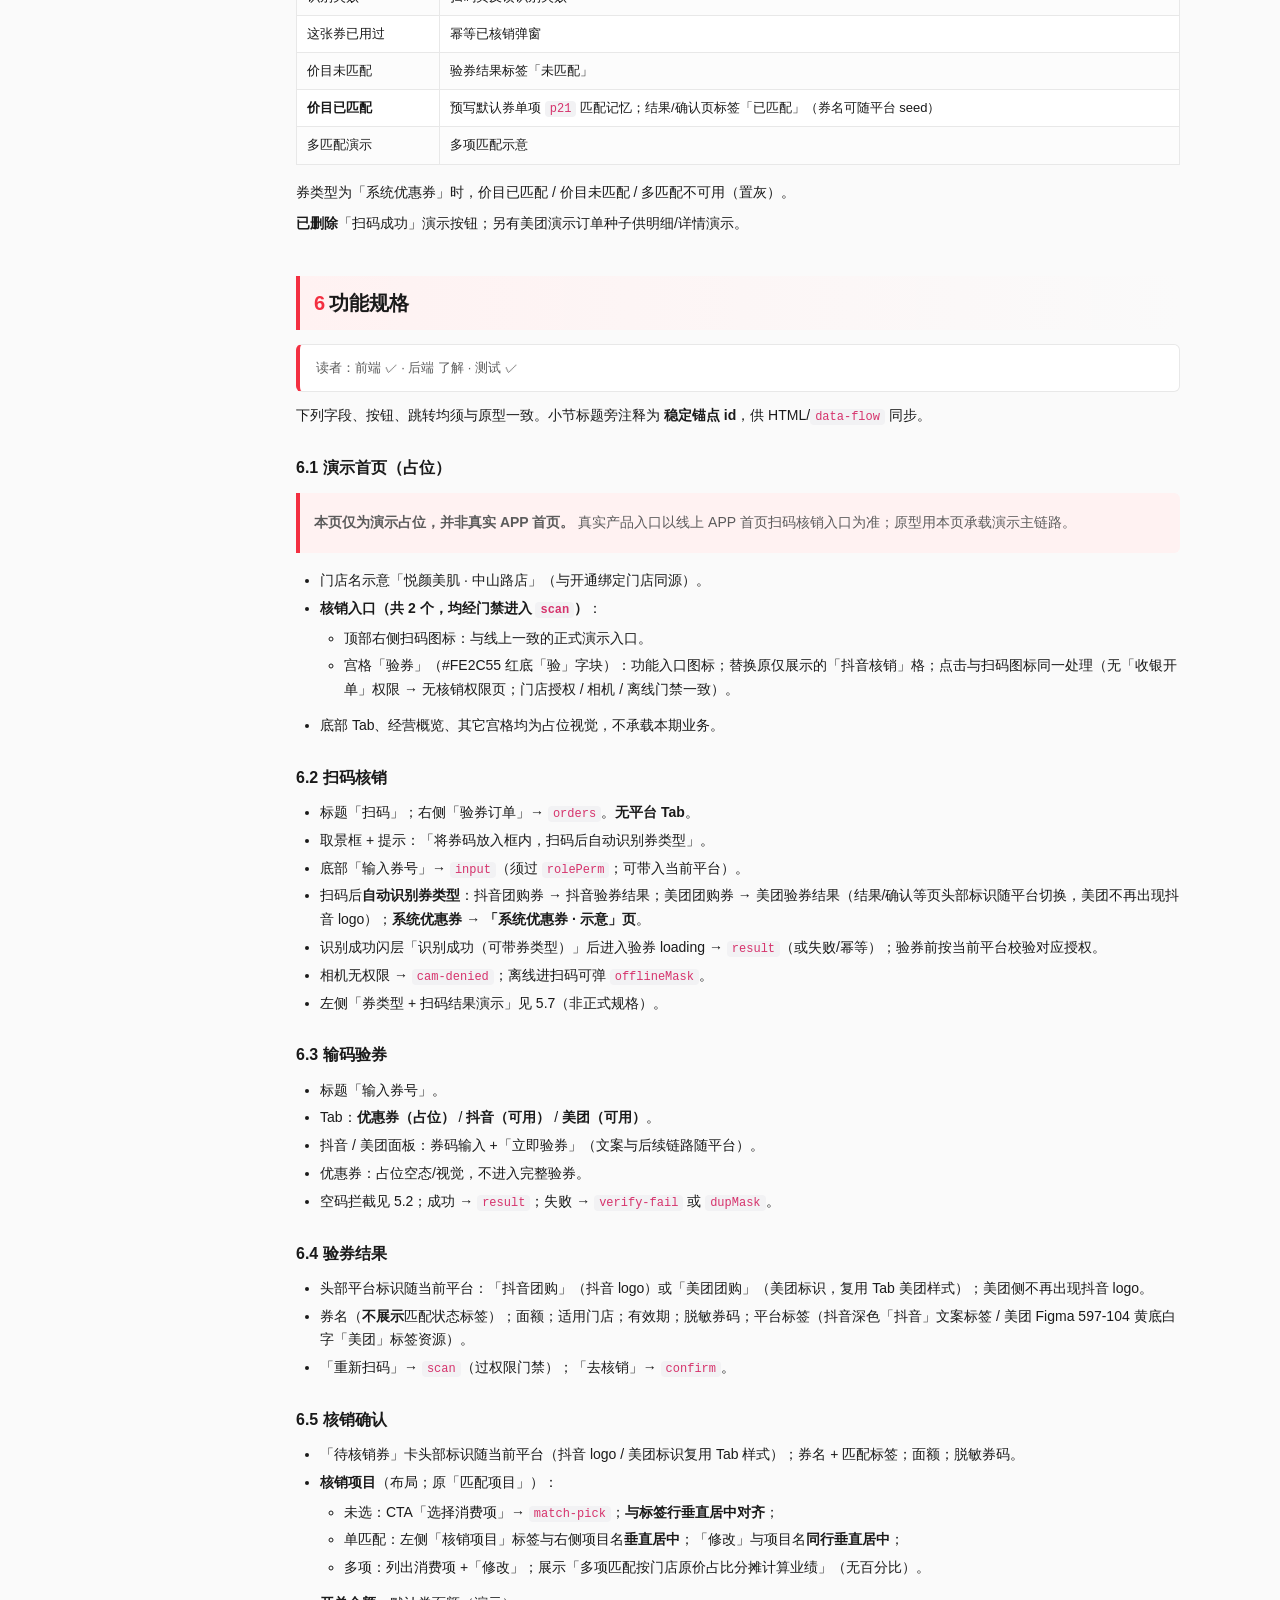
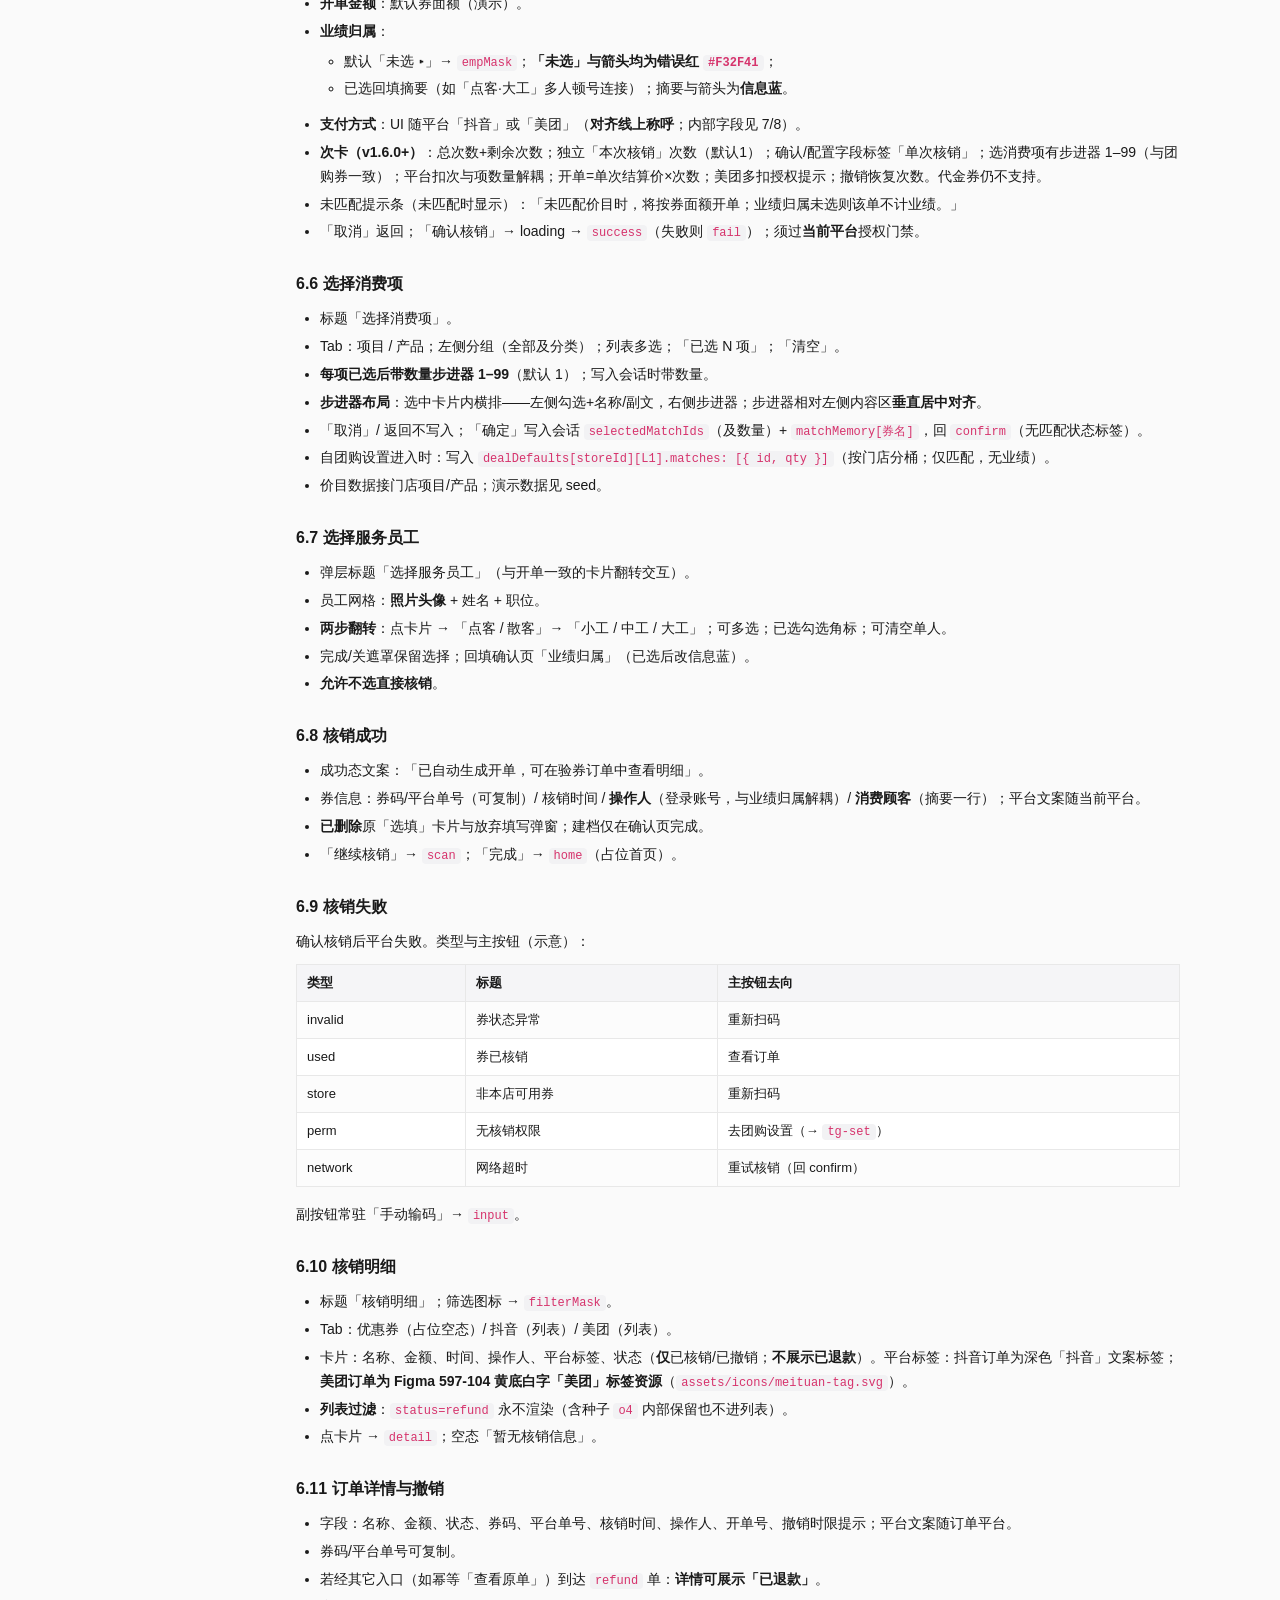
==== commit c4032bf0: "fix(团购核销): 「团」类型标对齐开单规格 订单卡 .of-card__tuan 统一为 17×17 · r2.2 · 11/700 · 紫 #C164FF（v1.6.6）。  Co-author" ====
--- a/PRD-团购核销.html
+++ b/PRD-团购核销.html
@@ -101,8 +101,8 @@
 
 <table>
   <tr><th>字段</th><th>内容</th></tr>
-  <tr><td>文档版本</td><td>v1.6.5</td></tr>
-  <tr><td>日期</td><td>2026-09-10</td></tr>
+  <tr><td>文档版本</td><td>v1.6.6</td></tr>
+  <tr><td>日期</td><td>2026-09-24</td></tr>
   <tr><td>交互原型（唯一可视依据）</td><td>同目录 <code>index.html</code></td></tr>
   <tr><td>画布</td><td>390 × 844</td></tr>
   <tr><td>目的</td><td>供前端 / 后端 / 测试及 AI 工具落地「团购核销」；<b>只需本文 + 交互原型</b></td></tr>
@@ -143,6 +143,7 @@
   <li><b>员工选择</b>：开单式卡片翻转（点客/散客 → 大/中/小工），可多选；照片头像。</li>
   <li><b>确认页消费顾客（v1.6.4）</b>：确认核销页「消费顾客」卡：默认散客；会员未选禁用确认；散客可加入会员（手机号或称呼任一建档，称呼空→团购顾客0N，手机号须11位）；成功页删选填仅留顾客摘要。流水/明细列表显示核销团购券名；详情匹配项或「快捷开单」。1a+ Tab 五等分、统一头像、「团」标。</li>
   <li><b>开通页进团购券 +「共 N 项」累加（v1.6.5）</b>：已开通主按钮「去设置团购券」→ 当前平台 <code>tg-deals</code>（返回开通页）；工作台「团购设置」仍进 <code>tg-set</code>。「共 N 项」= 已绑门店目录按店累加（演示 3 店 4+3+2=9）。</li>
+  <li><b>「团」类型标对齐开单（v1.6.6）</b>：订单卡 <code>.of-card__tuan</code> 统一为 <b>17×17 · r2.2 · 11/700 · 紫 #C164FF</b>（与开单结账类型标同规）。纯视觉，未跑 CDP、未提交。</li>
   <li><b>演示条</b>：券类型先行（抖音团购券 / 美团团购券 / 系统优惠券 / 代金券 / 次卡），点击即模拟扫码；系统优惠券→线上能力示意；次卡→主流程；代金券→不支持弹窗；扫码结果场景在团购券类型下演示。</li>
   <li><b>账号管理入口</b>：演示首页点门店名进入「账号管理」；团购核销行展示授权态（去开通 / 已授权 / 已到期）。</li>
   <li><b>未开通弹窗</b>：当前平台授权非 <code>ok</code> 时扫码/验券 → <b>居中弹窗</b>；「去开通」进对应授权指引，「取消」关闭。</li>
@@ -695,6 +696,7 @@
 </ul>
 <h4 id="tg-set">6.13.6 团购设置</h4>
 <ul>
+  <li><b>v1.6.15</b>：页顶说明条（上/左/右贴边、浅蓝底、左侧信息图标）：「预先为团购券匹配消费项，核销时自动带入并生成订单。」</li>
   <li>已开通卡片「共 N 项」（已绑门店目录<strong>按店累加</strong>，同券多店各计 1；演示 3 店=9）；非已开通进 <code>auth-open</code>。</li>
   <li><b>v1.6.4</b>：<code>tg-deals</code> 多店时顶部门店 TAB（≥2 显示，仅 1 家隐藏）；样式同输码验券平台 TAB；展示全名、字号不缩、「 · 」处换行；3 项均分不横滑；各店 L1 可不同；<code>dealDefaults</code> 按门店分桶；核销预填取登录门店配置。</li>
 </ul>
